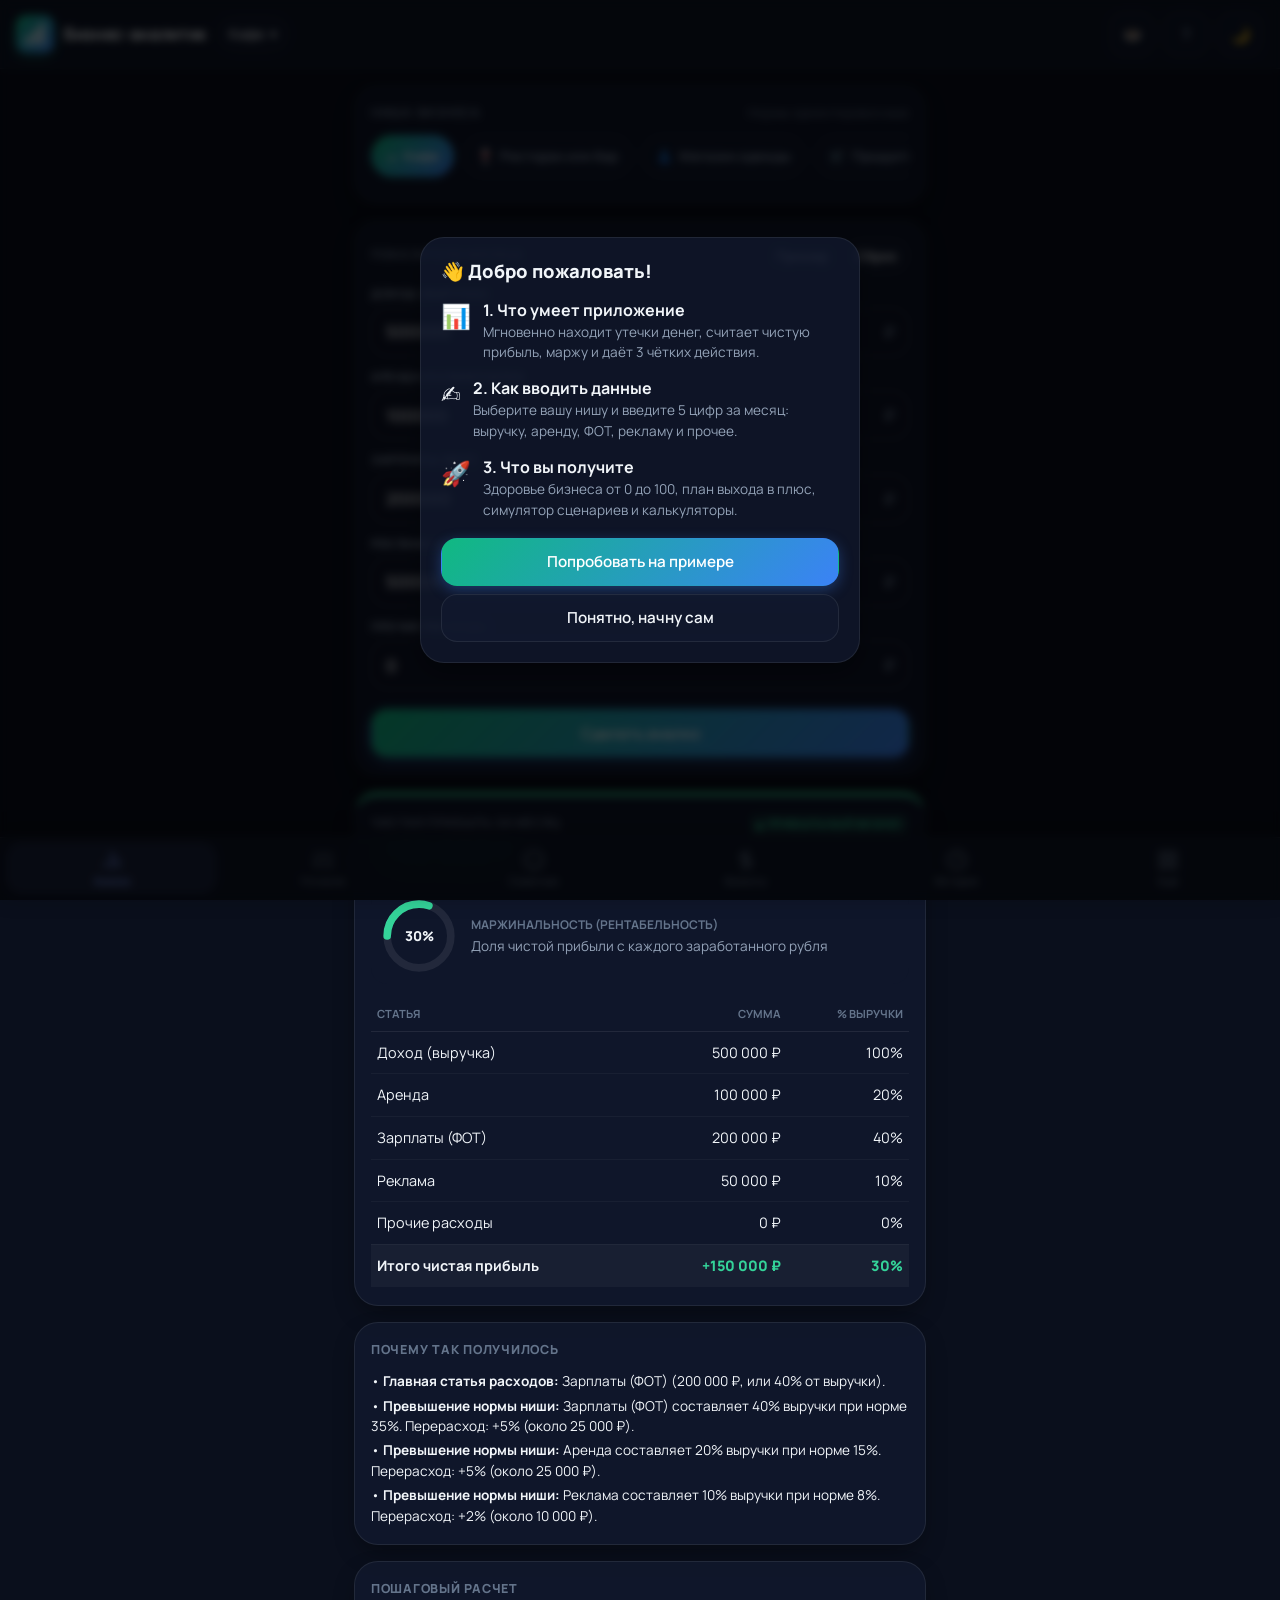
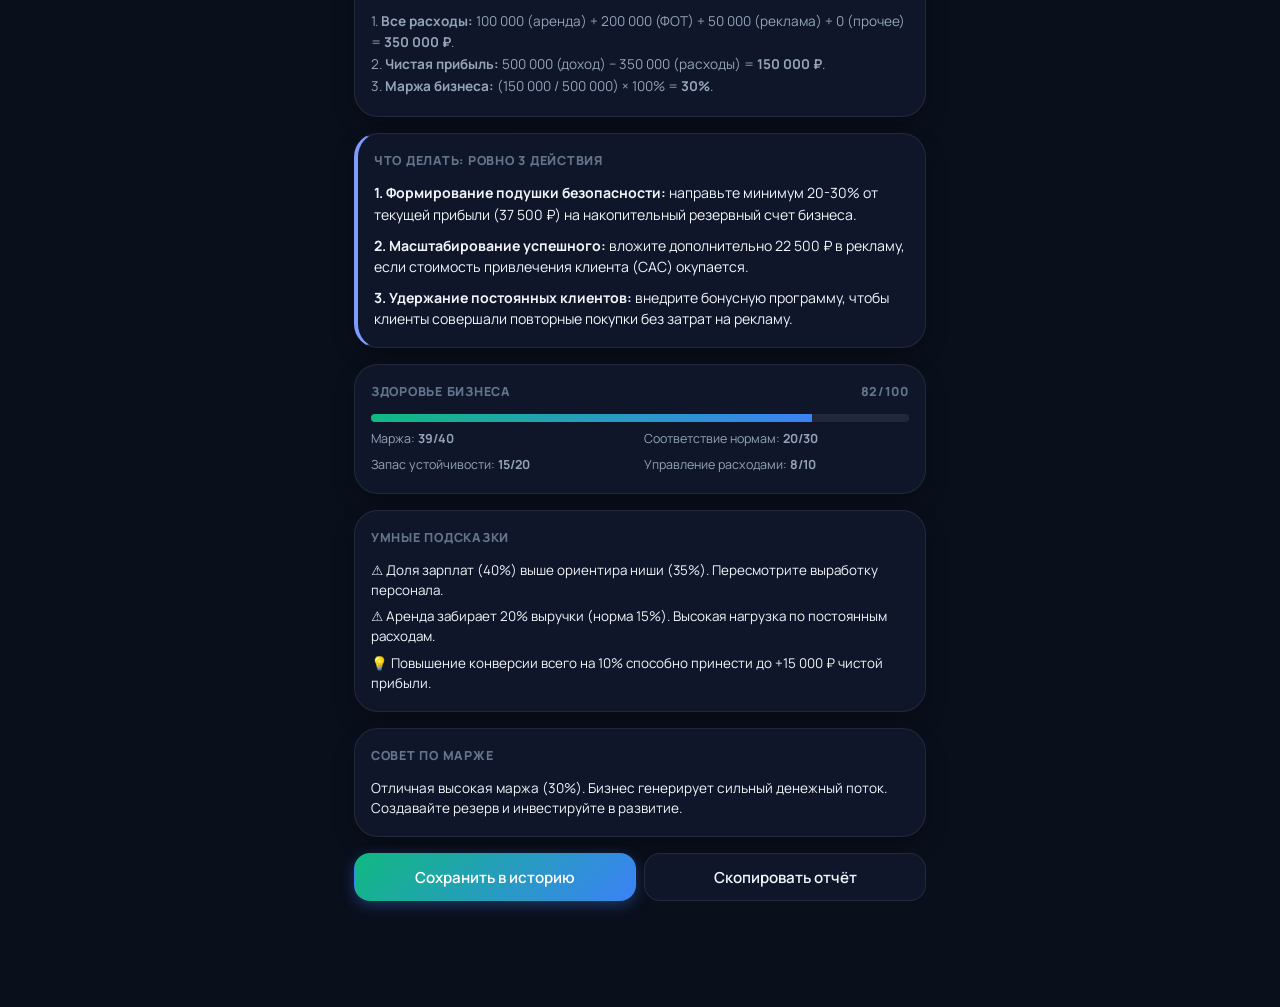
==== index.html @ e986ea64 "Ai agent" ====
<!DOCTYPE html>
<html lang="ru" data-theme="dark">
<head>
  <meta charset="UTF-8">
  <meta name="viewport" content="width=device-width, initial-scale=1.0, maximum-scale=1.0, user-scalable=no, viewport-fit=cover">
  <title>Бизнес-аналитик</title>
  <meta name="description" content="Мобильное финансовое приложение для владельцев малого бизнеса: экспресс-анализ маржи, сценарии, калькуляторы, отчёты и юнит-экономика.">
  <meta property="og:title" content="Бизнес-аналитик">
  <meta property="og:description" content="Мобильное финансовое приложение для владельцев малого бизнеса.">
  <link rel="preconnect" href="https://fonts.googleapis.com">
  <link rel="preconnect" href="https://fonts.gstatic.com" crossorigin>
  <link href="https://fonts.googleapis.com/css2?family=Manrope:wght@400;500;600;700;800&display=swap" rel="stylesheet">
  <style>
    :root {
      --bg: #0a0f1c;
      --card-bg: rgba(18, 26, 47, 0.75);
      --card-border: rgba(255, 255, 255, 0.08);
      --card-border-subtle: rgba(255, 255, 255, 0.04);
      --text: #f1f5f9;
      --text-muted: #94a3b8;
      --text-dim: #64748b;
      --primary: #7c9cff;
      --primary-gradient: linear-gradient(135deg, #10b981 0%, #3b82f6 100%);
      --accent: #38bdf8;
      --success: #34d399;
      --success-bg: rgba(52, 211, 153, 0.12);
      --warning: #fbbf24;
      --warning-bg: rgba(251, 191, 36, 0.12);
      --danger: #ff6f61;
      --danger-bg: rgba(255, 111, 97, 0.14);
      --nav-bg: rgba(15, 23, 42, 0.88);
      --nav-border: rgba(255, 255, 255, 0.1);
      --input-bg: rgba(15, 23, 42, 0.6);
      --input-border: rgba(255, 255, 255, 0.12);
      --radius-sm: 10px;
      --radius-md: 16px;
      --radius-lg: 24px;
      --shadow: 0 10px 25px -5px rgba(0, 0, 0, 0.4);
    }
    [data-theme="light"] {
      --bg: #f8fafc;
      --card-bg: #ffffff;
      --card-border: #e2e8f0;
      --card-border-subtle: #edf2f7;
      --text: #0f172a;
      --text-muted: #475569;
      --text-dim: #94a3b8;
      --primary: #4f46e5;
      --primary-gradient: linear-gradient(135deg, #059669 0%, #2563eb 100%);
      --accent: #0284c7;
      --success: #10b981;
      --success-bg: rgba(16, 185, 129, 0.12);
      --warning: #d97706;
      --warning-bg: rgba(217, 119, 6, 0.12);
      --danger: #ef4444;
      --danger-bg: rgba(239, 68, 68, 0.12);
      --nav-bg: rgba(255, 255, 255, 0.92);
      --nav-border: #cbd5e1;
      --input-bg: #f1f5f9;
      --input-border: #cbd5e1;
      --shadow: 0 10px 25px -5px rgba(0, 0, 0, 0.08);
    }
    [data-theme="bw"] {
      --bg: #ffffff;
      --card-bg: #ffffff;
      --card-border: #000000;
      --card-border-subtle: #000000;
      --text: #000000;
      --text-muted: #262626;
      --text-dim: #525252;
      --primary: #000000;
      --primary-gradient: #000000;
      --accent: #000000;
      --success: #000000;
      --success-bg: #ffffff;
      --warning: #000000;
      --warning-bg: #ffffff;
      --danger: #000000;
      --danger-bg: #ffffff;
      --nav-bg: #ffffff;
      --nav-border: #000000;
      --input-bg: #ffffff;
      --input-border: #000000;
      --radius-sm: 4px;
      --radius-md: 6px;
      --radius-lg: 8px;
      --shadow: none;
    }
    * {
      box-sizing: border-box;
      margin: 0;
      padding: 0;
      -webkit-tap-highlight-color: transparent;
    }
    body {
      font-family: 'Manrope', system-ui, -apple-system, sans-serif;
      background-color: var(--bg);
      color: var(--text);
      line-height: 1.5;
      min-height: 100vh;
      display: flex;
      flex-direction: column;
      overflow-x: hidden;
      transition: background-color 0.25s, color 0.25s;
      padding-bottom: 90px;
    }
    body.hide-numbers .num-val {
      filter: blur(8px);
      user-select: none;
    }
    body.hide-numbers .num-val-mask::after {
      content: ' •••';
      display: inline-block;
    }
    header {
      position: sticky;
      top: 0;
      z-index: 40;
      background: var(--nav-bg);
      backdrop-filter: blur(12px);
      border-bottom: 1px solid var(--card-border);
      padding: 10px 16px;
      display: flex;
      align-items: center;
      justify-content: space-between;
      gap: 8px;
    }
    .brand-wrap {
      display: flex;
      align-items: center;
      gap: 10px;
    }
    .logo-box {
      width: 38px;
      height: 38px;
      border-radius: 10px;
      background: var(--primary-gradient);
      display: flex;
      align-items: flex-end;
      justify-content: center;
      gap: 3px;
      padding: 8px 6px;
      box-shadow: 0 4px 12px rgba(16, 185, 129, 0.3);
      flex-shrink: 0;
    }
    .logo-bar {
      width: 4px;
      background: #ffffff;
      border-radius: 2px;
    }
    .logo-bar:nth-child(1) { height: 40%; }
    .logo-bar:nth-child(2) { height: 75%; }
    .logo-bar:nth-child(3) { height: 100%; }
    .app-title {
      font-size: 1.05rem;
      font-weight: 800;
      letter-spacing: -0.02em;
    }
    .header-actions {
      display: flex;
      align-items: center;
      gap: 6px;
    }
    button, .btn {
      touch-action: manipulation;
      min-height: 48px;
      min-width: 48px;
      font-family: inherit;
      border: none;
      background: none;
      cursor: pointer;
      display: inline-flex;
      align-items: center;
      justify-content: center;
      font-size: 0.95rem;
      font-weight: 600;
      border-radius: var(--radius-md);
      transition: transform 0.12s, opacity 0.15s, background-color 0.15s, border-color 0.15s;
      padding: 8px 16px;
      position: relative;
      overflow: hidden;
    }
    button:active, .btn:active {
      transform: scale(0.96);
    }
    .btn-icon {
      padding: 0;
      width: 48px;
      height: 48px;
      color: var(--text-muted);
      border-radius: var(--radius-md);
      border: 1px solid var(--card-border);
      background: var(--card-bg);
    }
    .btn-icon:hover {
      color: var(--text);
    }
    .btn-chip {
      min-height: 38px;
      padding: 4px 12px;
      font-size: 0.85rem;
      border-radius: 20px;
      background: var(--card-bg);
      border: 1px solid var(--card-border);
      color: var(--text);
      display: inline-flex;
      align-items: center;
      gap: 6px;
    }
    .btn-primary {
      background: var(--primary-gradient);
      color: #ffffff;
      box-shadow: 0 4px 14px rgba(59, 130, 246, 0.35);
      border: 1px solid transparent;
      width: 100%;
    }
    [data-theme="bw"] .btn-primary {
      background: #000000;
      color: #ffffff;
      border: 2px solid #000000;
    }
    .btn-secondary {
      background: var(--card-bg);
      color: var(--text);
      border: 1px solid var(--card-border);
    }
    .btn-danger {
      background: var(--danger-bg);
      color: var(--danger);
      border: 1px solid var(--danger);
    }
    .container {
      max-width: 600px;
      width: 100%;
      margin: 0 auto;
      padding: 16px 14px;
      flex: 1;
    }
    .screen {
      animation: fadeIn 0.22s cubic-bezier(0.16, 1, 0.3, 1);
    }
    .screen[hidden] {
      display: none !important;
    }
    @keyframes fadeIn {
      from { opacity: 0; transform: translateY(8px); }
      to { opacity: 1; transform: translateY(0); }
    }
    .card {
      background: var(--card-bg);
      border: 1px solid var(--card-border);
      border-radius: var(--radius-lg);
      padding: 18px 16px;
      margin-bottom: 16px;
      box-shadow: var(--shadow);
    }
    [data-theme="bw"] .card {
      border: 2px solid #000000;
    }
    .card-title {
      font-size: 0.78rem;
      font-weight: 800;
      letter-spacing: 0.06em;
      text-transform: uppercase;
      color: var(--text-dim);
      margin-bottom: 12px;
      display: flex;
      align-items: center;
      justify-content: space-between;
    }
    .field-group {
      margin-bottom: 12px;
    }
    .field-label {
      font-size: 0.72rem;
      font-weight: 800;
      letter-spacing: 0.05em;
      text-transform: uppercase;
      color: var(--text-muted);
      margin-bottom: 6px;
      display: flex;
      justify-content: space-between;
    }
    .input-wrap {
      position: relative;
      display: flex;
      align-items: center;
    }
    .input-control {
      width: 100%;
      min-height: 48px;
      background: var(--input-bg);
      border: 1px solid var(--input-border);
      border-radius: var(--radius-md);
      color: var(--text);
      font-size: 1.05rem;
      font-weight: 600;
      padding: 10px 42px 10px 14px;
      outline: none;
      transition: border-color 0.15s, box-shadow 0.15s;
      font-family: inherit;
    }
    .input-control:focus {
      border-color: var(--primary);
    }
    .input-unit {
      position: absolute;
      right: 14px;
      font-weight: 700;
      color: var(--text-dim);
      pointer-events: none;
    }
    .field-err {
      color: var(--danger);
      font-size: 0.78rem;
      font-weight: 600;
      margin-top: 4px;
      display: none;
    }
    .field-err.on {
      display: block;
      animation: shake 0.3s ease-in-out;
    }
    @keyframes shake {
      0%, 100% { transform: translateX(0); }
      25% { transform: translateX(-4px); }
      75% { transform: translateX(4px); }
    }
    .chip-scroll {
      display: flex;
      gap: 8px;
      overflow-x: auto;
      padding-bottom: 8px;
      -webkit-overflow-scrolling: touch;
      scrollbar-width: none;
    }
    .chip-scroll::-webkit-scrollbar { display: none; }
    .chip {
      flex-shrink: 0;
      padding: 8px 14px;
      min-height: 42px;
      border-radius: 24px;
      border: 1px solid var(--card-border);
      background: var(--card-bg);
      color: var(--text-muted);
      font-size: 0.85rem;
      font-weight: 600;
      cursor: pointer;
      display: inline-flex;
      align-items: center;
      gap: 6px;
    }
    .chip.active {
      background: var(--primary-gradient);
      color: #ffffff;
      border-color: transparent;
    }
    [data-theme="bw"] .chip.active {
      background: #000000;
      color: #ffffff;
      border: 2px solid #000000;
    }
    nav.bottom-bar {
      position: fixed;
      bottom: 0;
      left: 0;
      right: 0;
      z-index: 50;
      background: var(--nav-bg);
      backdrop-filter: blur(16px);
      border-top: 1px solid var(--nav-border);
      display: grid;
      grid-template-columns: repeat(6, 1fr);
      padding: 4px 6px calc(6px + env(safe-area-inset-bottom, 0px));
      box-shadow: 0 -4px 20px rgba(0,0,0,0.25);
    }
    [data-theme="bw"] nav.bottom-bar {
      border-top: 2px solid #000000;
    }
    .nav-btn {
      display: flex;
      flex-direction: column;
      align-items: center;
      justify-content: center;
      gap: 3px;
      color: var(--text-dim);
      font-size: 0.65rem;
      font-weight: 700;
      padding: 4px 2px;
      min-height: 52px;
      border-radius: var(--radius-md);
      transition: color 0.15s;
    }
    .nav-btn svg {
      width: 22px;
      height: 22px;
      transition: transform 0.15s;
    }
    .nav-btn.on {
      color: var(--primary);
      background: rgba(124, 156, 255, 0.1);
    }
    [data-theme="bw"] .nav-btn.on {
      color: #000000;
      background: #e5e5e5;
    }
    .nav-btn.on svg {
      transform: scale(1.1);
    }
    #toast {
      position: fixed;
      bottom: 92px;
      left: 50%;
      transform: translateX(-50%) translateY(30px);
      background: #0f172a;
      color: #ffffff;
      border: 1px solid rgba(255,255,255,0.2);
      border-radius: 30px;
      padding: 10px 20px;
      font-size: 0.88rem;
      font-weight: 600;
      z-index: 100;
      opacity: 0;
      pointer-events: none;
      transition: transform 0.25s cubic-bezier(0.16, 1, 0.3, 1), opacity 0.25s;
      box-shadow: 0 10px 25px rgba(0,0,0,0.5);
      white-space: nowrap;
    }
    [data-theme="light"] #toast {
      background: #1e293b;
    }
    [data-theme="bw"] #toast {
      background: #000000;
      border: 2px solid #ffffff;
    }
    #toast.on {
      opacity: 1;
      transform: translateX(-50%) translateY(0);
    }
    .modal-backdrop {
      position: fixed;
      inset: 0;
      background: rgba(0, 0, 0, 0.7);
      backdrop-filter: blur(4px);
      z-index: 80;
      display: flex;
      align-items: center;
      justify-content: center;
      padding: 16px;
      opacity: 0;
      pointer-events: none;
      transition: opacity 0.2s;
    }
    .modal-backdrop.on {
      opacity: 1;
      pointer-events: auto;
    }
    .modal-box {
      background: var(--card-bg);
      border: 1px solid var(--card-border);
      border-radius: var(--radius-lg);
      padding: 20px;
      max-width: 440px;
      width: 100%;
      max-height: 85vh;
      overflow-y: auto;
      box-shadow: var(--shadow);
    }
    [data-theme="bw"] .modal-box {
      border: 2px solid #000000;
    }
    .modal-title {
      font-size: 1.15rem;
      font-weight: 800;
      margin-bottom: 12px;
      display: flex;
      align-items: center;
      justify-content: space-between;
    }
    .grid-tiles {
      display: grid;
      grid-template-columns: repeat(auto-fill, minmax(240px, 1fr));
      gap: 12px;
    }
    .tile-btn {
      display: flex;
      align-items: flex-start;
      gap: 12px;
      text-align: left;
      padding: 14px;
      background: var(--card-bg);
      border: 1px solid var(--card-border);
      border-radius: var(--radius-md);
      color: var(--text);
      width: 100%;
      min-height: 72px;
    }
    [data-theme="bw"] .tile-btn {
      border: 2px solid #000000;
    }
    .tile-icon {
      font-size: 1.5rem;
      width: 44px;
      height: 44px;
      border-radius: var(--radius-md);
      background: var(--card-border-subtle);
      display: flex;
      align-items: center;
      justify-content: center;
      flex-shrink: 0;
    }
    .badge {
      display: inline-block;
      font-size: 0.68rem;
      font-weight: 800;
      padding: 2px 6px;
      border-radius: 6px;
      text-transform: uppercase;
      letter-spacing: 0.05em;
    }
    .badge-profit { background: var(--success-bg); color: var(--success); }
    .badge-warning { background: var(--warning-bg); color: var(--warning); }
    .badge-loss { background: var(--danger-bg); color: var(--danger); }
    .badge-info { background: rgba(59, 130, 246, 0.15); color: var(--primary); }
    .metric-val {
      font-size: 1.75rem;
      font-weight: 800;
      letter-spacing: -0.03em;
    }
    .metric-profit { color: var(--success); }
    .metric-warning { color: var(--warning); }
    .metric-loss { color: var(--danger); }
    [data-theme="bw"] .metric-profit,
    [data-theme="bw"] .metric-warning,
    [data-theme="bw"] .metric-loss {
      color: #000000;
    }
    .table-clean {
      width: 100%;
      border-collapse: collapse;
      font-size: 0.9rem;
      margin-top: 8px;
    }
    .table-clean th {
      text-align: left;
      font-size: 0.7rem;
      font-weight: 700;
      color: var(--text-dim);
      text-transform: uppercase;
      padding: 8px 6px;
      border-bottom: 1px solid var(--card-border);
    }
    .table-clean td {
      padding: 10px 6px;
      border-bottom: 1px solid var(--card-border-subtle);
    }
    .table-clean tr:last-child td {
      border-bottom: none;
      font-weight: 700;
    }
    .meter-bar {
      height: 8px;
      border-radius: 4px;
      background: var(--card-border);
      overflow: hidden;
      margin: 6px 0;
    }
    .meter-fill {
      height: 100%;
      background: var(--primary-gradient);
      transition: width 0.4s ease-out;
    }
    [data-theme="bw"] .meter-fill {
      background: #000000;
    }
    .pulse-loss {
      animation: pulseLoss 1.5s 1;
    }
    @keyframes pulseLoss {
      0% { box-shadow: 0 0 0 0 rgba(255, 111, 97, 0.7); }
      70% { box-shadow: 0 0 0 12px rgba(255, 111, 97, 0); }
      100% { box-shadow: 0 0 0 0 rgba(255, 111, 97, 0); }
    }
    .flash-profit {
      animation: flashProfit 1s 1;
    }
    @keyframes flashProfit {
      0% { background: rgba(52, 211, 153, 0.4); }
      100% { background: var(--card-bg); }
    }
    @media (prefers-reduced-motion: reduce) {
      *, ::before, ::after {
        animation-duration: 0.01ms !important;
        animation-iteration-count: 1 !important;
        transition-duration: 0.01ms !important;
      }
    }
    .pin-grid {
      display: grid;
      grid-template-columns: repeat(3, 1fr);
      gap: 12px;
      max-width: 280px;
      margin: 16px auto;
    }
    .pin-btn {
      height: 60px;
      font-size: 1.4rem;
      font-weight: 700;
      border-radius: 50%;
      background: var(--card-bg);
      border: 1px solid var(--card-border);
      color: var(--text);
    }
    .pin-dots {
      display: flex;
      justify-content: center;
      gap: 12px;
      margin: 16px 0;
    }
    .pin-dot {
      width: 16px;
      height: 16px;
      border-radius: 50%;
      border: 2px solid var(--primary);
    }
    .pin-dot.filled {
      background: var(--primary);
    }
  </style>
</head>
<body>
  <header>
    <div class="brand-wrap">
      <div class="logo-box">
        <div class="logo-bar"></div>
        <div class="logo-bar"></div>
        <div class="logo-bar"></div>
      </div>
      <div>
        <div class="app-title">Бизнес-аналитик</div>
      </div>
      <button type="button" class="btn-chip" data-act="openBusinessModal" title="Сменить бизнес">
        <span id="header-biz-name">Кафе</span> ▾
      </button>
    </div>
    <div class="header-actions">
      <button type="button" class="btn-icon" data-act="toggleHideAmounts" id="btn-eye" title="Скрыть суммы">
        👁️
      </button>
      <button type="button" class="btn-icon" data-act="openHelp" title="Подсказка">
        ?
      </button>
      <button type="button" class="btn-icon" data-act="cycleTheme" id="btn-theme" title="Сменить тему">
        🌓
      </button>
    </div>
  </header>

  <div class="container">
    <div id="reminder-banner" class="card" style="display:none; border-left: 4px solid var(--primary);">
      <div style="font-weight:700; margin-bottom:4px;" id="reminder-banner-txt">Пора обновить цифры месяца!</div>
      <div style="display:flex; gap:8px; margin-top:8px;">
        <button type="button" class="btn-primary" data-act="goAnalysis" style="min-height:38px; padding:4px 12px;">Посчитать</button>
        <button type="button" class="btn-secondary" data-act="snoozeReminder" style="min-height:38px; padding:4px 12px;">Сегодня не буду</button>
      </div>
    </div>

    <!-- SCREEN 1: АНАЛИЗ -->
    <section class="screen" id="screen-analysis">
      <div class="card">
        <div class="card-title">
          <span>Ниша бизнеса</span>
          <span style="font-size:0.75rem; text-transform:none; font-weight:500;" class="text-dim">Нормы ориентировочные</span>
        </div>
        <div class="chip-scroll" id="niche-chips"></div>
        <div id="custom-niche-fields" style="display:none; margin-top:12px; padding-top:12px; border-top:1px solid var(--card-border);">
          <div style="font-size:0.8rem; font-weight:700; margin-bottom:8px;">Свои ориентировочные нормы (% от выручки):</div>
          <div style="display:grid; grid-template-columns:1fr 1fr 1fr; gap:8px;">
            <div>
              <div class="field-label">Зарплаты %</div>
              <input type="text" inputmode="decimal" autocomplete="off" id="cn-sal" class="input-control" value="35">
            </div>
            <div>
              <div class="field-label">Аренда %</div>
              <input type="text" inputmode="decimal" autocomplete="off" id="cn-rent" class="input-control" value="15">
            </div>
            <div>
              <div class="field-label">Реклама %</div>
              <input type="text" inputmode="decimal" autocomplete="off" id="cn-ads" class="input-control" value="8">
            </div>
          </div>
        </div>
      </div>

      <div class="card">
        <div class="card-title">
          <span>Показатели месяца</span>
          <div style="display:flex; gap:6px;">
            <button type="button" class="btn-chip" data-act="fillSample" style="min-height:34px; padding:2px 10px;">Пример</button>
            <button type="button" class="btn-chip" data-act="resetMonth" style="min-height:34px; padding:2px 10px;">Сброс</button>
          </div>
        </div>

        <div class="field-group">
          <div class="field-label"><span>Доход (выручка)</span></div>
          <div class="input-wrap">
            <input type="text" inputmode="decimal" autocomplete="off" id="inc" class="input-control" placeholder="0">
            <span class="input-unit cur-sym">₽</span>
          </div>
          <div class="field-err" id="inc-err">Введите доход</div>
        </div>

        <div class="field-group">
          <div class="field-label"><span>Аренда и коммуналка</span></div>
          <div class="input-wrap">
            <input type="text" inputmode="decimal" autocomplete="off" id="rent" class="input-control" placeholder="0">
            <span class="input-unit cur-sym">₽</span>
          </div>
        </div>

        <div class="field-group">
          <div class="field-label"><span>Зарплаты (ФОТ)</span></div>
          <div class="input-wrap">
            <input type="text" inputmode="decimal" autocomplete="off" id="sal" class="input-control" placeholder="0">
            <span class="input-unit cur-sym">₽</span>
          </div>
        </div>

        <div class="field-group">
          <div class="field-label"><span>Реклама и маркетинг</span></div>
          <div class="input-wrap">
            <input type="text" inputmode="decimal" autocomplete="off" id="ads" class="input-control" placeholder="0">
            <span class="input-unit cur-sym">₽</span>
          </div>
        </div>

        <div class="field-group">
          <div class="field-label"><span>Прочие расходы</span></div>
          <div class="input-wrap">
            <input type="text" inputmode="decimal" autocomplete="off" id="oth" class="input-control" placeholder="0">
            <span class="input-unit cur-sym">₽</span>
          </div>
        </div>

        <button type="button" class="btn-primary" data-act="analyze" id="btn-analyze" style="margin-top:8px;">
          Сделать анализ
        </button>
      </div>

      <!-- RESULTS CONTAINER -->
      <div id="analysis-result" style="display:none;"></div>
    </section>

    <!-- SCREEN 2: ЧТО ЕСЛИ -->
    <section class="screen" id="screen-whatif" hidden>
      <div class="card">
        <div class="card-title">Симулятор «Что если»</div>
        <div style="font-size:0.85rem; color:var(--text-muted); margin-bottom:14px;">
          Двигайте ползунки от −30% до +30%, чтобы увидеть влияние изменений на чистую прибыль и маржу.
        </div>
        <div id="whatif-sliders-box"></div>
      </div>

      <div class="card">
        <div class="card-title">Цель по прибыли</div>
        <div class="field-label">Сколько чистой прибыли вы хотите получить?</div>
        <div class="input-wrap" style="margin-bottom:10px;">
          <input type="text" inputmode="decimal" autocomplete="off" id="target-profit-input" class="input-control" placeholder="300 000">
          <span class="input-unit cur-sym">₽</span>
        </div>
        <button type="button" class="btn-primary" data-act="calcTargetRevenue">Рассчитать требуемый доход</button>
        <div id="target-profit-res" style="margin-top:12px;"></div>
      </div>

      <div class="card">
        <div class="card-title">Три сценария на месяц</div>
        <div style="font-size:0.82rem; color:var(--text-muted); margin-bottom:8px;">
          Доля переменных расходов (себестоимость, % с продаж): <span id="var-exp-pct-label" style="font-weight:700; color:var(--text);">40%</span>
        </div>
        <input type="range" id="var-exp-slider" min="0" max="100" value="40" style="width:100%; margin-bottom:14px;" data-act="changeVarExp">
        <div id="scenarios-box"></div>
      </div>
    </section>

    <!-- SCREEN 3: СОВЕТНИК -->
    <section class="screen" id="screen-advisor" hidden>
      <div id="advisor-loss-alert" class="card" style="display:none; background:var(--danger-bg); border-color:var(--danger);">
        <div style="font-weight:800; color:var(--danger);">⚠️ Сначала остановите убытки!</div>
        <div style="font-size:0.85rem; color:var(--text); margin-top:4px;">
          При отрицательной прибыли агрессивная реклама ускоряет кассовый разрыв. Сосредоточьтесь на сокращении утечек и работе с текущей базой.
        </div>
      </div>

      <div class="card">
        <div class="card-title">Параметры продвижения</div>
        <div class="field-group">
          <div class="field-label">Ниша</div>
          <input type="text" id="adv-niche" class="input-control" readonly>
        </div>
        <div class="field-group">
          <div class="field-label">Город / География</div>
          <input type="text" id="adv-city" class="input-control" placeholder="Москва, Казань или Онлайн">
        </div>
        <div class="field-group">
          <div class="field-label">Продукт или услуга</div>
          <input type="text" id="adv-product" class="input-control" placeholder="Кофе с собой и свежая выпечка">
        </div>
        <div class="field-group">
          <div class="field-label">Целевая аудитория</div>
          <input type="text" id="adv-aud" class="input-control" placeholder="Офисные сотрудники, жители района">
        </div>
        <div class="field-group">
          <div class="field-label">Текущие каналы привлечения</div>
          <input type="text" id="adv-channels" class="input-control" placeholder="Вывеска, Яндекс Карты, сарафанное радио">
        </div>
        <div class="field-group">
          <div class="field-label">Бюджет в месяц</div>
          <div class="input-wrap">
            <input type="text" inputmode="decimal" autocomplete="off" id="adv-budget" class="input-control" placeholder="50 000">
            <span class="input-unit cur-sym">₽</span>
          </div>
        </div>
        <div class="field-group">
          <div class="field-label">Главная цель</div>
          <div style="display:flex; gap:6px;">
            <button type="button" class="chip active" data-act="setAdvGoal" data-goal="sales">Продажи</button>
            <button type="button" class="chip" data-act="setAdvGoal" data-goal="brand">Узнаваемость</button>
            <button type="button" class="chip" data-act="setAdvGoal" data-goal="retention">Возврат клиентов</button>
          </div>
        </div>
      </div>

      <div class="card">
        <div class="card-title">Быстрые вопросы</div>
        <div class="chip-scroll" style="margin-bottom:12px;">
          <button type="button" class="chip" data-act="quickAdvQ" data-q="clients">Как привлечь клиентов?</button>
          <button type="button" class="chip" data-act="quickAdvQ" data-q="profit">Как поднять прибыль?</button>
          <button type="button" class="chip" data-act="quickAdvQ" data-q="plan">План на 30 дней</button>
          <button type="button" class="chip" data-act="quickAdvQ" data-q="ads">Что делать с рекламой?</button>
          <button type="button" class="chip" data-act="quickAdvQ" data-q="promos">Идеи акций</button>
          <button type="button" class="chip" data-act="quickAdvQ" data-q="reviews">Как получать отзывы?</button>
          <button type="button" class="chip" data-act="quickAdvQ" data-q="retention">Как удержать клиентов?</button>
        </div>
        <button type="button" class="btn-primary" data-act="generateAdvisorAdvice">Сформировать план советника</button>
      </div>

      <div id="advisor-result" style="display:none;"></div>
    </section>

    <!-- SCREEN 4: ВАЛЮТЫ -->
    <section class="screen" id="screen-currencies" hidden>
      <div class="card">
        <div class="card-title">
          <span>Конвертер валют</span>
          <span id="fx-update-time" style="font-size:0.75rem; text-transform:none; font-weight:500;" class="text-dim">Курс ориентировочный</span>
        </div>
        
        <div class="field-group">
          <div class="field-label">Сумма</div>
          <input type="text" inputmode="decimal" autocomplete="off" id="fx-amount" class="input-control" value="100">
        </div>

        <div style="display:flex; align-items:center; gap:8px; margin: 12px 0;">
          <div style="flex:1;">
            <div class="field-label">Отдаю</div>
            <select id="fx-from" class="input-control" style="padding-right:12px;"></select>
          </div>
          <button type="button" class="btn-icon" data-act="swapCurrencies" id="btn-swap-fx" title="Поменять местами" style="margin-top:20px; flex-shrink:0;">
            ⇄
          </button>
          <div style="flex:1;">
            <div class="field-label">Получаю</div>
            <select id="fx-to" class="input-control" style="padding-right:12px;"></select>
          </div>
        </div>

        <div class="chip-scroll" style="margin: 10px 0;">
          <button type="button" class="chip" data-act="setFxPair" data-from="USD" data-to="RUB">USD → RUB</button>
          <button type="button" class="chip" data-act="setFxPair" data-from="EUR" data-to="RUB">EUR → RUB</button>
          <button type="button" class="chip" data-act="setFxPair" data-from="RUB" data-to="KZT">RUB → KZT</button>
          <button type="button" class="chip" data-act="setFxPair" data-from="USD" data-to="EUR">USD → EUR</button>
          <button type="button" class="chip" data-act="setFxPair" data-from="CNY" data-to="RUB">CNY → RUB</button>
          <button type="button" class="chip" data-act="setFxPair" data-from="USD" data-to="TRY">USD → TRY</button>
          <button type="button" class="chip" data-act="setFxPair" data-from="GBP" data-to="USD">GBP → USD</button>
        </div>

        <div style="background:var(--input-bg); border-radius:var(--radius-md); padding:16px; margin:14px 0; text-align:center;">
          <div style="font-size:0.75rem; text-transform:uppercase; color:var(--text-dim); font-weight:700;">Результат</div>
          <div class="metric-val" id="fx-result-val">0</div>
          <div id="fx-rate-sub" style="font-size:0.8rem; color:var(--text-muted); margin-top:4px;">1 USD = 0 RUB</div>
        </div>

        <button type="button" class="btn-secondary" data-act="showProfitInCurrency" style="width:100%; margin-bottom:8px;">
          Показать прибыль месяца в этой валюте
        </button>

        <div style="margin-top:14px;">
          <div class="field-label">Поиск валюты (код или название)</div>
          <input type="text" id="fx-search" class="input-control" placeholder="USD, евро, тенге, юань..." style="min-height:40px; font-size:0.9rem;">
        </div>

        <div style="margin-top:16px;">
          <div class="field-label">Эта сумма в других валютах</div>
          <div id="fx-matrix" style="display:grid; grid-template-columns:1fr 1fr; gap:8px;"></div>
        </div>
      </div>
    </section>

    <!-- SCREEN 5: ИСТОРИЯ -->
    <section class="screen" id="screen-history" hidden>
      <div class="card">
        <div class="card-title">
          <span>История анализов</span>
          <button type="button" class="btn-chip" data-act="copyHistory" style="min-height:34px; padding:2px 10px;">Скопировать</button>
        </div>
        <div id="history-chart-wrap" style="margin-bottom:14px;"></div>
        <div id="history-list"></div>
      </div>

      <div class="card">
        <div class="card-title">Прогноз на 3 месяца</div>
        <div id="forecast-box"></div>
      </div>

      <div class="card">
        <div class="card-title">Сезонность</div>
        <div id="seasonality-box"></div>
      </div>
    </section>

    <!-- SCREEN 6: ЕЩЁ -->
    <section class="screen" id="screen-more" hidden>
      <div style="font-size:0.75rem; font-weight:800; letter-spacing:0.06em; text-transform:uppercase; color:var(--text-dim); margin: 6px 0 10px 4px;">
        Расчёты и документы
      </div>
      <div class="grid-tiles" style="margin-bottom:20px;">
        <button type="button" class="tile-btn" data-act="openSubScreen" data-sub="sub-discount">
          <div class="tile-icon">🏷️</div>
          <div>
            <div style="display:flex; align-items:center; gap:6px;">
              <span style="font-weight:700;">Скидки и акции</span>
              <span class="badge badge-info">Расчёт</span>
            </div>
            <div style="font-size:0.78rem; color:var(--text-muted); margin-top:2px;">
              Сколько штук продать при скидке, чтобы не потерять прибыль
            </div>
          </div>
        </button>

        <button type="button" class="tile-btn" data-act="openSubScreen" data-sub="sub-invoices">
          <div class="tile-icon">🧾</div>
          <div>
            <div style="display:flex; align-items:center; gap:6px;">
              <span style="font-weight:700;">Счета и сметы</span>
              <span class="badge badge-info">Счёт</span>
            </div>
            <div style="font-size:0.78rem; color:var(--text-muted); margin-top:2px;">
              Быстрое оформление счёта клиенту и копирование текста
            </div>
          </div>
        </button>

        <button type="button" class="tile-btn" data-act="openSubScreen" data-sub="sub-competitors">
          <div class="tile-icon">🎯</div>
          <div>
            <div style="display:flex; align-items:center; gap:6px;">
              <span style="font-weight:700;">Конкуренты</span>
              <span class="badge badge-info">Сравнение</span>
            </div>
            <div style="font-size:0.78rem; color:var(--text-muted); margin-top:2px;">
              Сравнение цен и предложений, расчёт отрыва и выводы
            </div>
          </div>
        </button>

        <button type="button" class="tile-btn" data-act="openSubScreen" data-sub="sub-csv">
          <div class="tile-icon">📊</div>
          <div>
            <div style="display:flex; align-items:center; gap:6px;">
              <span style="font-weight:700;">Импорт выписки CSV</span>
              <span class="badge badge-info">Банк</span>
            </div>
            <div style="font-size:0.78rem; color:var(--text-muted); margin-top:2px;">
              Вставка текста выписки и автораскладка по статьям месяца
            </div>
          </div>
        </button>

        <button type="button" class="tile-btn" data-act="openSubScreen" data-sub="sub-habits">
          <div class="tile-icon">🏆</div>
          <div>
            <div style="display:flex; align-items:center; gap:6px;">
              <span style="font-weight:700;">Цели и привычки</span>
              <span class="badge badge-info">Трекер</span>
            </div>
            <div style="font-size:0.78rem; color:var(--text-muted); margin-top:2px;">
              План по прибыли, серия недель подсчёта и недельный итог
            </div>
          </div>
        </button>

        <button type="button" class="tile-btn" data-act="openSubScreen" data-sub="sub-calc">
          <div class="tile-icon">🧮</div>
          <div>
            <div style="display:flex; align-items:center; gap:6px;">
              <span style="font-weight:700;">Калькуляторы</span>
              <span class="badge badge-info">Расчёт</span>
            </div>
            <div style="font-size:0.78rem; color:var(--text-muted); margin-top:2px;">
              Наценка, безубыточность, запас денег, реклама, налоги
            </div>
          </div>
        </button>

        <button type="button" class="tile-btn" data-act="openSubScreen" data-sub="sub-cash">
          <div class="tile-icon">💳</div>
          <div>
            <div style="display:flex; align-items:center; gap:6px;">
              <span style="font-weight:700;">Деньги и разрывы</span>
              <span class="badge badge-info">Деньги</span>
            </div>
            <div style="font-size:0.78rem; color:var(--text-muted); margin-top:2px;">
              Кассовый разрыв на 30 дней, долги и кредиты
            </div>
          </div>
        </button>

        <button type="button" class="tile-btn" data-act="openSubScreen" data-sub="sub-ops">
          <div class="tile-icon">📝</div>
          <div>
            <div style="display:flex; align-items:center; gap:6px;">
              <span style="font-weight:700;">Операции</span>
              <span class="badge badge-info">Учёт</span>
            </div>
            <div style="font-size:0.78rem; color:var(--text-muted); margin-top:2px;">
              Учёт доходов и расходов с быстрыми шаблонами
            </div>
          </div>
        </button>

        <button type="button" class="tile-btn" data-act="openSubScreen" data-sub="sub-crm">
          <div class="tile-icon">👥</div>
          <div>
            <div style="display:flex; align-items:center; gap:6px;">
              <span style="font-weight:700;">Клиенты, кадры, склад</span>
              <span class="badge badge-info">Учёт</span>
            </div>
            <div style="font-size:0.78rem; color:var(--text-muted); margin-top:2px;">
              Повторные клиенты, выработка на сотрудника, остатки
            </div>
          </div>
        </button>

        <button type="button" class="tile-btn" data-act="openSubScreen" data-sub="sub-unit">
          <div class="tile-icon">📈</div>
          <div>
            <div style="display:flex; align-items:center; gap:6px;">
              <span style="font-weight:700;">Юнит-экономика и ABC</span>
              <span class="badge badge-info">Аналитика</span>
            </div>
            <div style="font-size:0.78rem; color:var(--text-muted); margin-top:2px;">
              LTV, CAC, окупаемость и ABC-анализ товаров
            </div>
          </div>
        </button>
      </div>

      <div style="font-size:0.75rem; font-weight:800; letter-spacing:0.06em; text-transform:uppercase; color:var(--text-dim); margin: 6px 0 10px 4px;">
        ИИ-помощники
      </div>
      <div class="grid-tiles" style="margin-bottom:20px;">
        <button type="button" class="tile-btn" data-act="openSubScreen" data-sub="sub-copywriting">
          <div class="tile-icon">✍️</div>
          <div>
            <div style="display:flex; align-items:center; gap:6px;">
              <span style="font-weight:700;">Генератор текстов</span>
              <span class="badge badge-info">ИИ</span>
            </div>
            <div style="font-size:0.78rem; color:var(--text-muted); margin-top:2px;">
              Посты, акции, ответы на отзывы, SMS и рассылки
            </div>
          </div>
        </button>

        <button type="button" class="tile-btn" data-act="openSubScreen" data-sub="sub-content">
          <div class="tile-icon">📅</div>
          <div>
            <div style="display:flex; align-items:center; gap:6px;">
              <span style="font-weight:700;">Контент-план на 4 недели</span>
              <span class="badge badge-info">ИИ</span>
            </div>
            <div style="font-size:0.78rem; color:var(--text-muted); margin-top:2px;">
              Темы по рубрикам, идеи и призывы к действию
            </div>
          </div>
        </button>

        <button type="button" class="tile-btn" data-act="openSubScreen" data-sub="sub-sales">
          <div class="tile-icon">💬</div>
          <div>
            <div style="display:flex; align-items:center; gap:6px;">
              <span style="font-weight:700;">Разговоры с клиентами</span>
              <span class="badge badge-info">ИИ</span>
            </div>
            <div style="font-size:0.78rem; color:var(--text-muted); margin-top:2px;">
              Разбор диалога 0-100, скрипты на возражения и ошибки
            </div>
          </div>
        </button>

        <button type="button" class="tile-btn" data-act="openSubScreen" data-sub="sub-reviews">
          <div class="tile-icon">⭐</div>
          <div>
            <div style="display:flex; align-items:center; gap:6px;">
              <span style="font-weight:700;">Сбор отзывов</span>
              <span class="badge badge-info">Лояльность</span>
            </div>
            <div style="font-size:0.78rem; color:var(--text-muted); margin-top:2px;">
              Шаблоны просьб со ссылкой и трекер ответов клиентов
            </div>
          </div>
        </button>
      </div>

      <div style="font-size:0.75rem; font-weight:800; letter-spacing:0.06em; text-transform:uppercase; color:var(--text-dim); margin: 6px 0 10px 4px;">
        Безопасность и настройки
      </div>
      <div class="grid-tiles">
        <button type="button" class="tile-btn" data-act="openSubScreen" data-sub="sub-pin">
          <div class="tile-icon">🔒</div>
          <div>
            <div style="display:flex; align-items:center; gap:6px;">
              <span style="font-weight:700;">Режим просмотра (PIN)</span>
              <span class="badge badge-info">Защита</span>
            </div>
            <div style="font-size:0.78rem; color:var(--text-muted); margin-top:2px;">
              Защита PIN-кодом и гостевой режим для сотрудников
            </div>
          </div>
        </button>

        <button type="button" class="tile-btn" data-act="openSubScreen" data-sub="sub-biz">
          <div class="tile-icon">🏢</div>
          <div>
            <div style="display:flex; align-items:center; gap:6px;">
              <span style="font-weight:700;">Бизнесы</span>
              <span class="badge badge-info">Профили</span>
            </div>
            <div style="font-size:0.78rem; color:var(--text-muted); margin-top:2px;">
              Несколько бизнесов или филиалов с раздельной базой
            </div>
          </div>
        </button>

        <button type="button" class="tile-btn" data-act="openSubScreen" data-sub="sub-backup">
          <div class="tile-icon">💾</div>
          <div>
            <div style="display:flex; align-items:center; gap:6px;">
              <span style="font-weight:700;">Резервная копия</span>
              <span class="badge badge-info">Данные</span>
            </div>
            <div style="font-size:0.78rem; color:var(--text-muted); margin-top:2px;">
              Экспорт и восстановление базы в текстовый формат
            </div>
          </div>
        </button>

        <button type="button" class="tile-btn" data-act="openSubScreen" data-sub="sub-remind">
          <div class="tile-icon">🔔</div>
          <div>
            <div style="display:flex; align-items:center; gap:6px;">
              <span style="font-weight:700;">Напоминания</span>
              <span class="badge badge-info">График</span>
            </div>
            <div style="font-size:0.78rem; color:var(--text-muted); margin-top:2px;">
              График подсчётов и экспорт события в календарь
            </div>
          </div>
        </button>

        <button type="button" class="tile-btn" data-act="openSubScreen" data-sub="sub-dict">
          <div class="tile-icon">📖</div>
          <div>
            <div style="display:flex; align-items:center; gap:6px;">
              <span style="font-weight:700;">Словарик терминов</span>
              <span class="badge badge-info">База знаний</span>
            </div>
            <div style="font-size:0.78rem; color:var(--text-muted); margin-top:2px;">
              Простые определения: маржа, ROI, LTV, CAC, кассовый разрыв
            </div>
          </div>
        </button>

        <button type="button" class="tile-btn" data-act="openSubScreen" data-sub="sub-settings">
          <div class="tile-icon">⚙️</div>
          <div>
            <div style="display:flex; align-items:center; gap:6px;">
              <span style="font-weight:700;">Оформление и сброс</span>
              <span class="badge badge-info">Настройки</span>
            </div>
            <div style="font-size:0.78rem; color:var(--text-muted); margin-top:2px;">
              Тема, валюта учёта, конфиденциальность и сброс данных
            </div>
          </div>
        </button>
      </div>
    </section>

    <!-- SUB-SCREENS (CONTAINER FOR ALL SUB-MODULES) -->
    <div id="sub-screens-container">
      <!-- SUB: DISCOUNT -->
      <section class="screen" id="sub-discount" hidden>
        <button type="button" class="btn-chip" data-act="backToMore" style="margin-bottom:12px;">← Назад в меню</button>
        <div class="card">
          <div class="card-title">Скидки и акции</div>
          <div class="field-group">
            <div class="field-label">Текущая цена единицы</div>
            <div class="input-wrap"><input type="text" inputmode="decimal" id="disc-price" class="input-control" value="1000"><span class="input-unit cur-sym">₽</span></div>
          </div>
          <div class="field-group">
            <div class="field-label">Себестоимость единицы</div>
            <div class="input-wrap"><input type="text" inputmode="decimal" id="disc-cost" class="input-control" value="600"><span class="input-unit cur-sym">₽</span></div>
          </div>
          <div class="field-group">
            <div class="field-label">Продажи в месяц (штук)</div>
            <input type="text" inputmode="decimal" id="disc-sales" class="input-control" value="100">
          </div>
          <div class="field-group">
            <div class="field-label">Планируемая скидка %</div>
            <input type="text" inputmode="decimal" id="disc-pct" class="input-control" value="15">
          </div>
          <button type="button" class="btn-primary" data-act="calcDiscount">Рассчитать эффект скидки</button>
          <div id="disc-res" style="margin-top:14px;"></div>
        </div>
      </section>

      <!-- SUB: INVOICES -->
      <section class="screen" id="sub-invoices" hidden>
        <button type="button" class="btn-chip" data-act="backToMore" style="margin-bottom:12px;">← Назад в меню</button>
        <div class="card">
          <div class="card-title"><span>Новый счёт</span><span id="inv-num-badge" class="badge badge-info">Счёт № 1</span></div>
          <div class="field-group"><div class="field-label">Продавец (ваша компания / ИП)</div><input type="text" id="inv-seller" class="input-control" placeholder="ИП Иванов И.И., ИНН 1234567890"></div>
          <div class="field-group"><div class="field-label">Покупатель (клиент)</div><input type="text" id="inv-client" class="input-control" placeholder="ООО Ромашка"></div>
          <div class="field-group"><div class="field-label">Срок оплаты</div><input type="text" id="inv-due" class="input-control" placeholder="В течение 3 рабочих дней"></div>
          <div class="field-label">Позиции счёта</div>
          <div id="inv-items-box"></div>
          <button type="button" class="btn-secondary" data-act="addInvoiceItem" style="width:100%; margin-bottom:12px;">+ Добавить позицию</button>
          <div style="display:grid; grid-template-columns:1fr 1fr; gap:8px;">
            <div class="field-group"><div class="field-label">Скидка %</div><input type="text" inputmode="decimal" id="inv-disc" class="input-control" placeholder="0"></div>
            <div class="field-group"><div class="field-label">Налог % (НДС/налог)</div><input type="text" inputmode="decimal" id="inv-tax" class="input-control" placeholder="0"></div>
          </div>
          <div class="field-group"><div class="field-label">Примечание</div><input type="text" id="inv-note" class="input-control" placeholder="Без НДС. Оплата по реквизитам."></div>
          <div id="inv-preview" class="card" style="background:var(--input-bg); margin:12px 0;"></div>
          <div style="display:flex; gap:8px;">
            <button type="button" class="btn-primary" data-act="saveInvoice" style="flex:1;">Сохранить счёт</button>
            <button type="button" class="btn-secondary" data-act="copyInvoiceText" style="flex:1;">Скопировать текст</button>
          </div>
        </div>
        <div class="card">
          <div class="card-title">Сохранённые счета</div>
          <div id="invoices-list"></div>
        </div>
      </section>

      <!-- SUB: COMPETITORS -->
      <section class="screen" id="sub-competitors" hidden>
        <button type="button" class="btn-chip" data-act="backToMore" style="margin-bottom:12px;">← Назад в меню</button>
        <div class="card">
          <div class="card-title">Сравнение с конкурентами</div>
          <div class="field-group"><div class="field-label">Ваша цена</div><div class="input-wrap"><input type="text" inputmode="decimal" id="comp-my-price" class="input-control" value="1500"><span class="input-unit cur-sym">₽</span></div></div>
          <div class="field-label">Список конкурентов</div>
          <div id="comp-list"></div>
          <button type="button" class="btn-secondary" data-act="addCompetitorRow" style="width:100%; margin-bottom:12px;">+ Добавить конкурента</button>
          <button type="button" class="btn-primary" data-act="calcCompetitors">Сравнить и получить рекомендации</button>
          <div id="comp-res" style="margin-top:14px;"></div>
        </div>
      </section>

      <!-- SUB: CSV -->
      <section class="screen" id="sub-csv" hidden>
        <button type="button" class="btn-chip" data-act="backToMore" style="margin-bottom:12px;">← Назад в меню</button>
        <div class="card">
          <div class="card-title">Импорт банковской выписки (CSV)</div>
          <div style="font-size:0.82rem; color:var(--text-muted); margin-bottom:10px;">Вставьте скопированный текст выписки CSV из вашего интернет-банка (Тинькофф, Сбер, Точка, Модульбанк и др.).</div>
          <textarea id="csv-paste" class="input-control" style="min-height:120px; font-family:monospace; font-size:0.8rem;" placeholder="Дата;Сумма;Назначение платежа..."></textarea>
          <div style="display:flex; gap:8px; margin-top:8px;">
            <button type="button" class="btn-primary" data-act="parseCsvText" style="flex:1;">Разобрать выписку</button>
            <button type="button" class="btn-secondary" data-act="pasteCsvSample" style="flex:1;">Пример выписки</button>
          </div>
          <div id="csv-preview-box" style="margin-top:14px; display:none;"></div>
        </div>
      </section>

      <!-- SUB: HABITS -->
      <section class="screen" id="sub-habits" hidden>
        <button type="button" class="btn-chip" data-act="backToMore" style="margin-bottom:12px;">← Назад в меню</button>
        <div class="card">
          <div class="card-title">Цели и финансовые привычки</div>
          <div class="field-group">
            <div class="field-label">Цель по прибыли на текущий месяц</div>
            <div class="input-wrap"><input type="text" inputmode="decimal" id="habit-goal-val" class="input-control" value="200 000"><span class="input-unit cur-sym">₽</span></div>
          </div>
          <button type="button" class="btn-primary" data-act="saveHabitGoal" style="margin-bottom:12px;">Обновить цель</button>
          <div id="habit-progress-box"></div>
          <div style="display:flex; gap:12px; margin-top:14px; background:var(--input-bg); padding:14px; border-radius:var(--radius-md);">
            <div style="font-size:2rem;">🔥</div>
            <div>
              <div style="font-weight:700;">Серия подсчёта</div>
              <div style="font-size:0.85rem; color:var(--text-muted);" id="habit-streak-txt">Считаю 3 недели подряд</div>
            </div>
          </div>
        </div>
      </section>

      <!-- SUB: CALC -->
      <section class="screen" id="sub-calc" hidden>
        <button type="button" class="btn-chip" data-act="backToMore" style="margin-bottom:12px;">← Назад в меню</button>
        <div class="card">
          <div class="card-title">Калькуляторы для бизнеса</div>
          <div class="chip-scroll" style="margin-bottom:14px;">
            <button type="button" class="chip active" data-act="switchCalcTab" data-tab="margin">Цена и наценка</button>
            <button type="button" class="chip" data-act="switchCalcTab" data-tab="breakeven">Безубыточность</button>
            <button type="button" class="chip" data-act="switchCalcTab" data-tab="runway">Запас денег</button>
            <button type="button" class="chip" data-act="switchCalcTab" data-tab="roi">Реклама и ROI</button>
            <button type="button" class="chip" data-act="switchCalcTab" data-tab="tax">Налоги</button>
          </div>
          <div id="calc-content-box"></div>
        </div>
      </section>

      <!-- SUB: CASH -->
      <section class="screen" id="sub-cash" hidden>
        <button type="button" class="btn-chip" data-act="backToMore" style="margin-bottom:12px;">← Назад в меню</button>
        <div class="card">
          <div class="card-title">Кассовый разрыв (30 дней)</div>
          <div class="field-group"><div class="field-label">Текущий остаток на счетах и в кассе</div><div class="input-wrap"><input type="text" inputmode="decimal" id="cash-balance" class="input-control" value="150000"><span class="input-unit cur-sym">₽</span></div></div>
          <div class="field-label">Ожидаемые платежи и поступления</div>
          <div id="cashflow-list"></div>
          <div style="display:flex; gap:8px; margin-bottom:12px;">
            <button type="button" class="btn-secondary" data-act="addCashflowRow" data-type="in" style="flex:1;">+ Поступление</button>
            <button type="button" class="btn-secondary" data-act="addCashflowRow" data-type="out" style="flex:1;">+ Платёж</button>
          </div>
          <button type="button" class="btn-primary" data-act="calcCashGap">Проверить кассовый разрыв</button>
          <div id="cashgap-res" style="margin-top:14px;"></div>
        </div>

        <div class="card">
          <div class="card-title">Долги («Мне должны» и «Я должен»)</div>
          <div id="debts-list"></div>
          <div style="display:flex; gap:8px; margin-top:8px;">
            <button type="button" class="btn-secondary" data-act="addDebtRow" data-type="receivable" style="flex:1;">+ Мне должны</button>
            <button type="button" class="btn-secondary" data-act="addDebtRow" data-type="payable" style="flex:1;">+ Я должен</button>
          </div>
        </div>

        <div class="card">
          <div class="card-title">Калькулятор кредита и переплаты</div>
          <div class="field-group"><div class="field-label">Сумма кредита</div><div class="input-wrap"><input type="text" inputmode="decimal" id="loan-amount" class="input-control" value="1000000"><span class="input-unit cur-sym">₽</span></div></div>
          <div style="display:grid; grid-template-columns:1fr 1fr; gap:8px;">
            <div class="field-group"><div class="field-label">Ставка % годовых</div><input type="text" inputmode="decimal" id="loan-rate" class="input-control" value="18"></div>
            <div class="field-group"><div class="field-label">Срок (месяцев)</div><input type="text" inputmode="decimal" id="loan-term" class="input-control" value="24"></div>
          </div>
          <div class="field-group"><div class="field-label">Досрочное погашение (в месяц)</div><div class="input-wrap"><input type="text" inputmode="decimal" id="loan-extra" class="input-control" value="10000"><span class="input-unit cur-sym">₽</span></div></div>
          <button type="button" class="btn-primary" data-act="calcLoan">Рассчитать платёж и выгоду</button>
          <div id="loan-res" style="margin-top:14px;"></div>
        </div>
      </section>

      <!-- SUB: OPS -->
      <section class="screen" id="sub-ops" hidden>
        <button type="button" class="btn-chip" data-act="backToMore" style="margin-bottom:12px;">← Назад в меню</button>
        <div class="card">
          <div class="card-title">Журнал операций</div>
          <div style="display:grid; grid-template-columns:1fr 1fr; gap:8px; margin-bottom:8px;">
            <button type="button" class="btn-chip" data-act="quickOp" data-cat="Аренда" data-type="exp" data-sum="50000">+ Аренда 50к</button>
            <button type="button" class="btn-chip" data-act="quickOp" data-cat="Интернет и связь" data-type="exp" data-sum="3000">+ Связь 3к</button>
            <button type="button" class="btn-chip" data-act="quickOp" data-cat="Реклама" data-type="exp" data-sum="10000">+ Реклама 10к</button>
            <button type="button" class="btn-chip" data-act="quickOp" data-cat="Выручка дня" data-type="inc" data-sum="25000">+ Выручка 25к</button>
          </div>
          <div class="field-group"><div class="field-label">Сумма</div><div class="input-wrap"><input type="text" inputmode="decimal" id="op-sum" class="input-control" placeholder="10 000"><span class="input-unit cur-sym">₽</span></div></div>
          <div style="display:grid; grid-template-columns:1fr 1fr; gap:8px;">
            <div class="field-group"><div class="field-label">Тип</div><select id="op-type" class="input-control"><option value="exp">Расход</option><option value="inc">Доход</option></select></div>
            <div class="field-group"><div class="field-label">Категория</div><input type="text" id="op-cat" class="input-control" placeholder="Закупки, ФОТ..."></div>
          </div>
          <button type="button" class="btn-primary" data-act="addOperation">Записать операцию</button>
        </div>
        <div class="card">
          <div class="card-title">Итоги месяца по операциям</div>
          <div id="ops-summary" style="margin-bottom:12px;"></div>
          <div id="ops-list"></div>
        </div>
      </section>

      <!-- SUB: CRM -->
      <section class="screen" id="sub-crm" hidden>
        <button type="button" class="btn-chip" data-act="backToMore" style="margin-bottom:12px;">← Назад в меню</button>
        <div class="card">
          <div class="card-title">Клиенты</div>
          <div id="crm-clients-summary" style="margin-bottom:12px;"></div>
          <div id="crm-clients-list"></div>
          <div style="margin-top:10px;"><button type="button" class="btn-secondary" data-act="addClientModal" style="width:100%;">+ Добавить клиента</button></div>
        </div>
        <div class="card">
          <div class="card-title">Сотрудники и выработка</div>
          <div id="crm-staff-summary" style="margin-bottom:12px;"></div>
          <div id="crm-staff-list"></div>
          <div style="margin-top:10px;"><button type="button" class="btn-secondary" data-act="addStaffModal" style="width:100%;">+ Добавить сотрудника</button></div>
        </div>
        <div class="card">
          <div class="card-title">Склад и остатки</div>
          <div id="crm-stock-summary" style="margin-bottom:12px;"></div>
          <div id="crm-stock-list"></div>
          <div style="margin-top:10px;"><button type="button" class="btn-secondary" data-act="addStockModal" style="width:100%;">+ Добавить товар</button></div>
        </div>
      </section>

      <!-- SUB: UNIT -->
      <section class="screen" id="sub-unit" hidden>
        <button type="button" class="btn-chip" data-act="backToMore" style="margin-bottom:12px;">← Назад в меню</button>
        <div class="card">
          <div class="card-title">Юнит-экономика (CAC & LTV)</div>
          <div class="field-group"><div class="field-label">Расходы на рекламу в месяц</div><div class="input-wrap"><input type="text" inputmode="decimal" id="unit-ads" class="input-control" value="60000"><span class="input-unit cur-sym">₽</span></div></div>
          <div class="field-group"><div class="field-label">Количество новых привлечённых клиентов</div><input type="text" inputmode="decimal" id="unit-new-clients" class="input-control" value="120"></div>
          <div class="field-group"><div class="field-label">Средний чек одного заказа</div><div class="input-wrap"><input type="text" inputmode="decimal" id="unit-check" class="input-control" value="2500"><span class="input-unit cur-sym">₽</span></div></div>
          <div class="field-group"><div class="field-label">Среднее число покупок на одного клиента (за всё время)</div><input type="text" inputmode="decimal" id="unit-orders-count" class="input-control" value="3.5"></div>
          <div class="field-group"><div class="field-label">Маржинальность продаж % (доля прибыли в выручке)</div><input type="text" inputmode="decimal" id="unit-margin" class="input-control" value="40"></div>
          <button type="button" class="btn-primary" data-act="calcUnitEcon">Рассчитать LTV / CAC</button>
          <div id="unit-res" style="margin-top:14px;"></div>
        </div>
        <div class="card">
          <div class="card-title">ABC-анализ ассортимента / услуг</div>
          <div style="font-size:0.82rem; color:var(--text-muted); margin-bottom:10px;">Группа A даёт 80% выручки, B — 15%, C — 5%. Введите ваши товары:</div>
          <div id="abc-items-box"></div>
          <button type="button" class="btn-secondary" data-act="addAbcRow" style="width:100%; margin-bottom:12px;">+ Добавить позицию</button>
          <button type="button" class="btn-primary" data-act="calcAbcAnalysis">Провести ABC-анализ</button>
          <div id="abc-res" style="margin-top:14px;"></div>
        </div>
      </section>

      <!-- SUB: COPYWRITING -->
      <section class="screen" id="sub-copywriting" hidden>
        <button type="button" class="btn-chip" data-act="backToMore" style="margin-bottom:12px;">← Назад в меню</button>
        <div class="card" style="border-left: 4px solid var(--accent);">
          <div style="font-size:0.8rem; color:var(--text-muted);">🛡️ Ваш текст уходит туда, куда вы его вставите. Не вводите персональные данные клиентов.</div>
        </div>
        <div class="card">
          <div class="card-title">Генератор продающих текстов</div>
          <div class="field-group"><div class="field-label">Тип текста</div>
            <select id="copy-type" class="input-control">
              <option value="post">Пост для соцсетей</option>
              <option value="promo">Текст спецпредложения / акции</option>
              <option value="bad_review">Ответ на негативный отзыв</option>
              <option value="good_review">Ответ на положительный отзыв</option>
              <option value="remind">Напоминание клиенту о визите</option>
              <option value="return">Возврат уснувшего клиента</option>
              <option value="product">Описание товара / услуги</option>
              <option value="sms">Короткая SMS-рассылка</option>
            </select>
          </div>
          <div class="field-group"><div class="field-label">Название и город</div><input type="text" id="copy-name-city" class="input-control" placeholder="Кафе «Утро», Казань"></div>
          <div class="field-group"><div class="field-label">Тон текста</div>
            <select id="copy-tone" class="input-control">
              <option value="friendly">Дружелюбный и заботливый</option>
              <option value="business">Деловой и экспертный</option>
              <option value="humor">Легкий с юмором</option>
            </select>
          </div>
          <div class="field-group"><div class="field-label">Суть / текст отзыва / детали</div><textarea id="copy-details" class="input-control" style="min-height:75px;" placeholder="Скидка 20% на всё меню по будням до 12:00..."></textarea></div>
          <button type="button" class="btn-primary" data-act="generateCopy">Создать 3 варианта текста</button>
          <div id="copy-results" style="margin-top:16px;"></div>
        </div>
      </section>

      <!-- SUB: CONTENT -->
      <section class="screen" id="sub-content" hidden>
        <button type="button" class="btn-chip" data-act="backToMore" style="margin-bottom:12px;">← Назад в меню</button>
        <div class="card" style="border-left: 4px solid var(--accent);">
          <div style="font-size:0.8rem; color:var(--text-muted);">🛡️ Ваш текст уходит туда, куда вы его вставите. Не вводите персональные данные клиентов.</div>
        </div>
        <div class="card">
          <div class="card-title">Контент-план на 4 недели</div>
          <div class="field-group"><div class="field-label">Ниша</div><input type="text" id="cp-niche" class="input-control" readonly></div>
          <div class="field-group"><div class="field-label">Цель плана</div>
            <select id="cp-goal" class="input-control">
              <option value="sales">Прямые продажи и заявки</option>
              <option value="brand">Экспертность и доверие</option>
              <option value="retention">Возврат и вовлечение постоянных</option>
            </select>
          </div>
          <div class="field-group"><div class="field-label">Постов в неделю</div>
            <select id="cp-freq" class="input-control">
              <option value="3">3 поста в неделю (12 постов)</option>
              <option value="2">2 поста в неделю (8 постов)</option>
              <option value="5">5 постов в неделю (20 постов)</option>
            </select>
          </div>
          <button type="button" class="btn-primary" data-act="generateContentPlan">Сгенерировать контент-план</button>
          <div id="cp-res" style="margin-top:16px;"></div>
        </div>
      </section>

      <!-- SUB: SALES -->
      <section class="screen" id="sub-sales" hidden>
        <button type="button" class="btn-chip" data-act="backToMore" style="margin-bottom:12px;">← Назад в меню</button>
        <div class="card" style="border-left: 4px solid var(--warning);">
          <div style="font-size:0.8rem; color:var(--text-muted);">
            ⚠️ Запись и анализ разговоров требуют согласия участников и соблюдения закона о персональных данных вашей страны. Текст не сохраняется и не отправляется на сервер.
          </div>
        </div>
        <div class="card">
          <div class="card-title">Разбор диалога с клиентом (0-100)</div>
          <div class="field-label">Вставьте текст переписки или расшифровку звонка:</div>
          <textarea id="sales-input" class="input-control" style="min-height:140px; font-size:0.85rem;" placeholder="Менеджер: Добрый день! Чем могу помочь?&#10;Клиент: Здравствуйте, сколько стоит банкет?&#10;Менеджер: От 2000 рублей на человека..."></textarea>
          <div style="display:flex; gap:8px; margin-top:8px;">
            <button type="button" class="btn-primary" data-act="analyzeSalesDialogue" style="flex:1;">Оценить разговор</button>
            <button type="button" class="btn-secondary" data-act="fillSalesSample" style="flex:1;">Пример диалога</button>
            <button type="button" class="btn-secondary" data-act="clearSales" style="min-width:48px;">✕</button>
          </div>
          <div id="sales-result" style="margin-top:16px;"></div>
        </div>
      </section>

      <!-- SUB: REVIEWS -->
      <section class="screen" id="sub-reviews" hidden>
        <button type="button" class="btn-chip" data-act="backToMore" style="margin-bottom:12px;">← Назад в меню</button>
        <div class="card">
          <div class="card-title">Сбор отзывов от клиентов</div>
          <div style="font-size:0.82rem; color:var(--text-muted); margin-bottom:10px;">Не придумывайте отзывы и не платите за положительные. Настоящие отзывы поднимают карточку в картах.</div>
          <div class="field-group"><div class="field-label">Ссылка на карточку на картах (Яндекс / 2ГИС / Google)</div><input type="text" id="rev-link" class="input-control" placeholder="https://yandex.ru/maps/org/..."></div>
          <div class="field-label">Готовые шаблоны просьб с вашей ссылкой</div>
          <div id="rev-templates-box" style="display:flex; flex-direction:column; gap:10px; margin-bottom:16px;"></div>
          <div class="card-title" style="margin-top:16px;">Трекер отправленных просьб</div>
          <div style="display:grid; grid-template-columns:1fr 1fr; gap:8px; margin-bottom:10px; text-align:center;">
            <div style="background:var(--input-bg); padding:10px; border-radius:var(--radius-md);"><div style="font-size:0.75rem; color:var(--text-dim);">Отправлено</div><div class="metric-val" id="rev-sent-cnt">0</div></div>
            <div style="background:var(--input-bg); padding:10px; border-radius:var(--radius-md);"><div style="font-size:0.75rem; color:var(--text-dim);">Ответили</div><div class="metric-val" id="rev-ans-cnt">0</div></div>
          </div>
          <div id="rev-clients-list"></div>
          <button type="button" class="btn-secondary" data-act="addRevClientRow" style="width:100%; margin-top:8px;">+ Записать отправку клиенту</button>
        </div>
      </section>

      <!-- SUB: PIN -->
      <section class="screen" id="sub-pin" hidden>
        <button type="button" class="btn-chip" data-act="backToMore" style="margin-bottom:12px;">← Назад в меню</button>
        <div class="card">
          <div class="card-title">Защита входа (PIN-код)</div>
          <div style="font-size:0.82rem; color:var(--text-muted); margin-bottom:12px;">Честная пометка: Это защита на одном телефоне, а не отдельные аккаунты. Данные хранятся локально.</div>
          <div id="pin-status-box"></div>
        </div>
      </section>

      <!-- SUB: BIZ -->
      <section class="screen" id="sub-biz" hidden>
        <button type="button" class="btn-chip" data-act="backToMore" style="margin-bottom:12px;">← Назад в меню</button>
        <div class="card">
          <div class="card-title">Управление бизнесами</div>
          <div id="biz-sub-list"></div>
          <div style="margin-top:14px;">
            <div class="field-label">Добавить бизнес</div>
            <div style="display:flex; gap:8px;">
              <input type="text" id="sub-biz-new-name" class="input-control" placeholder="Название бизнеса...">
              <button type="button" class="btn-primary" data-act="subAddBiz">Добавить</button>
            </div>
          </div>
        </div>
      </section>

      <!-- SUB: BACKUP -->
      <section class="screen" id="sub-backup" hidden>
        <button type="button" class="btn-chip" data-act="backToMore" style="margin-bottom:12px;">← Назад в меню</button>
        <div class="card">
          <div class="card-title">Резервная копия данных</div>
          <div style="font-size:0.82rem; color:var(--text-muted); margin-bottom:10px;">Данные хранятся только в браузере этого устройства. Скопируйте текст копии и сохраните в заметках или отправьте себе.</div>
          <button type="button" class="btn-primary" data-act="exportBackup" style="width:100%; margin-bottom:10px;">Создать и скопировать копию</button>
          <div class="field-label">Восстановление из текстовой копии</div>
          <textarea id="backup-import-area" class="input-control" style="min-height:90px; font-family:monospace; font-size:0.75rem;" placeholder="Вставьте сюда сохранённый JSON-текст..."></textarea>
          <button type="button" class="btn-secondary" data-act="restoreBackup" style="width:100%; margin-top:8px;">Восстановить данные</button>
        </div>
      </section>

      <!-- SUB: REMIND -->
      <section class="screen" id="sub-remind" hidden>
        <button type="button" class="btn-chip" data-act="backToMore" style="margin-bottom:12px;">← Назад в меню</button>
        <div class="card">
          <div class="card-title">Напоминания о расчётах</div>
          <div style="font-size:0.82rem; color:var(--text-muted); margin-bottom:10px;">Уведомления при закрытом приложении не приходят в WebView. Добавьте регулярное событие в календарь вашего телефона.</div>
          <div class="field-group"><div class="field-label">Периодичность проверки</div>
            <select id="remind-freq" class="input-control">
              <option value="7">Раз в неделю (каждый понедельник)</option>
              <option value="14">Раз в 2 недели</option>
              <option value="30">Раз в месяц (1-е число)</option>
            </select>
          </div>
          <button type="button" class="btn-primary" data-act="copyCalEvent">Скопировать событие для календаря</button>
        </div>
      </section>

      <!-- SUB: DICT -->
      <section class="screen" id="sub-dict" hidden>
        <button type="button" class="btn-chip" data-act="backToMore" style="margin-bottom:12px;">← Назад в меню</button>
        <div class="card">
          <div class="card-title">Словарик терминов</div>
          <div id="dict-list" style="display:flex; flex-direction:column; gap:12px;"></div>
        </div>
      </section>

      <!-- SUB: SETTINGS -->
      <section class="screen" id="sub-settings" hidden>
        <button type="button" class="btn-chip" data-act="backToMore" style="margin-bottom:12px;">← Назад в меню</button>
        <div class="card">
          <div class="card-title">Оформление и система</div>
          <div class="field-group">
            <div class="field-label">Тема оформления</div>
            <div style="display:grid; grid-template-columns:1fr 1fr 1fr; gap:6px;">
              <button type="button" class="chip" data-act="setTheme" data-theme="dark">Тёмная</button>
              <button type="button" class="chip" data-act="setTheme" data-theme="light">Светлая</button>
              <button type="button" class="chip" data-act="setTheme" data-theme="bw">Ч/Б</button>
            </div>
          </div>
          <div class="field-group">
            <div class="field-label">Основная валюта бизнеса</div>
            <select id="set-currency" class="input-control" data-act="changeBaseCur">
              <option value="₽">₽ (Российский рубль)</option>
              <option value="$">$ (Доллар США)</option>
              <option value="€">€ (Евро)</option>
              <option value="₸">₸ (Казахстанский тенге)</option>
              <option value="₴">₴ (Украинская гривна)</option>
              <option value="Br">Br (Белорусский рубль)</option>
              <option value="so'm">so'm (Узбекский сум)</option>
              <option value="с">с (Кыргызский сом)</option>
              <option value="₾">₾ (Грузинский лари)</option>
              <option value="֏">֏ (Армянский драм)</option>
              <option value="₺">₺ (Турецкая лира)</option>
              <option value="AED">AED (Дирхам ОАЭ)</option>
            </select>
          </div>
          <div style="margin-top:20px; border-top:1px solid var(--card-border); padding-top:16px;">
            <div style="font-weight:700; color:var(--danger); margin-bottom:6px;">Опасная зона</div>
            <button type="button" class="btn-danger" data-act="resetAllData" style="width:100%;">Сбросить все данные приложения</button>
          </div>
        </div>
      </section>
    </div>
  </div>

  <!-- BOTTOM NAVIGATION -->
  <nav class="bottom-bar">
    <button type="button" class="nav-btn on" data-act="go" data-go="screen-analysis">
      <svg viewBox="0 0 24 24" fill="none" stroke="currentColor" stroke-width="2"><path d="M18 20V10M12 20V4M6 20v-6"/></svg>
      <span>Анализ</span>
    </button>
    <button type="button" class="nav-btn" data-act="go" data-go="screen-whatif">
      <svg viewBox="0 0 24 24" fill="none" stroke="currentColor" stroke-width="2"><path d="M4 21v-7M4 10V3M12 21v-9M12 8V3M20 21v-5M20 12V3M1 14h6M9 8h6M17 16h6"/></svg>
      <span>Что если</span>
    </button>
    <button type="button" class="nav-btn" data-act="go" data-go="screen-advisor">
      <svg viewBox="0 0 24 24" fill="none" stroke="currentColor" stroke-width="2"><circle cx="12" cy="12" r="10"/><path d="M12 16v-4M12 8h.01"/></svg>
      <span>Советник</span>
    </button>
    <button type="button" class="nav-btn" data-act="go" data-go="screen-currencies">
      <svg viewBox="0 0 24 24" fill="none" stroke="currentColor" stroke-width="2"><path d="M12 2v20M17 5H9.5a3.5 3.5 0 0 0 0 7h5a3.5 3.5 0 0 1 0 7H6"/></svg>
      <span>Валюты</span>
    </button>
    <button type="button" class="nav-btn" data-act="go" data-go="screen-history">
      <svg viewBox="0 0 24 24" fill="none" stroke="currentColor" stroke-width="2"><circle cx="12" cy="12" r="10"/><polyline points="12 6 12 12 16 14"/></svg>
      <span>История</span>
    </button>
    <button type="button" class="nav-btn" data-act="go" data-go="screen-more">
      <svg viewBox="0 0 24 24" fill="none" stroke="currentColor" stroke-width="2"><rect x="3" y="3" width="7" height="7"/><rect x="14" y="3" width="7" height="7"/><rect x="14" y="14" width="7" height="7"/><rect x="3" y="14" width="7" height="7"/></svg>
      <span>Ещё</span>
    </button>
  </nav>

  <!-- MODALS -->
  <div id="modal-confirm" class="modal-backdrop">
    <div class="modal-box">
      <div class="modal-title" id="confirm-title">Подтверждение</div>
      <div id="confirm-msg" style="margin-bottom:18px; color:var(--text-muted); font-size:0.95rem;">Вы уверены?</div>
      <div style="display:flex; gap:10px;">
        <button type="button" class="btn-secondary" data-act="closeConfirm" style="flex:1;">Отмена</button>
        <button type="button" class="btn-danger" id="confirm-btn-ok" data-act="executeConfirm" style="flex:1;">Да, удалить</button>
      </div>
    </div>
  </div>

  <div id="modal-help" class="modal-backdrop">
    <div class="modal-box">
      <div class="modal-title">
        <span>Подсказка</span>
        <button type="button" class="btn-chip" data-act="closeHelp">✕</button>
      </div>
      <div id="help-content" style="font-size:0.9rem; line-height:1.6; color:var(--text);"></div>
    </div>
  </div>

  <div id="modal-biz" class="modal-backdrop">
    <div class="modal-box">
      <div class="modal-title">
        <span>Мои бизнесы</span>
        <button type="button" class="btn-chip" data-act="closeBizModal">✕</button>
      </div>
      <div id="biz-list" style="margin-bottom:14px;"></div>
      <div class="field-label">Добавить новый бизнес</div>
      <div style="display:flex; gap:8px;">
        <input type="text" id="new-biz-name" class="input-control" placeholder="Название..." style="min-height:44px;">
        <button type="button" class="btn-primary" data-act="addBiz" style="min-width:90px; min-height:44px;">Создать</button>
      </div>
    </div>
  </div>

  <div id="modal-onboarding" class="modal-backdrop">
    <div class="modal-box">
      <div class="modal-title">👋 Добро пожаловать!</div>
      <div style="display:flex; flex-direction:column; gap:14px; margin-bottom:18px;">
        <div style="display:flex; gap:12px;">
          <div style="font-size:1.5rem;">📊</div>
          <div>
            <div style="font-weight:700;">1. Что умеет приложение</div>
            <div style="font-size:0.85rem; color:var(--text-muted);">Мгновенно находит утечки денег, считает чистую прибыль, маржу и даёт 3 чётких действия.</div>
          </div>
        </div>
        <div style="display:flex; gap:12px;">
          <div style="font-size:1.5rem;">✍️</div>
          <div>
            <div style="font-weight:700;">2. Как вводить данные</div>
            <div style="font-size:0.85rem; color:var(--text-muted);">Выберите вашу нишу и введите 5 цифр за месяц: выручку, аренду, ФОТ, рекламу и прочее.</div>
          </div>
        </div>
        <div style="display:flex; gap:12px;">
          <div style="font-size:1.5rem;">🚀</div>
          <div>
            <div style="font-weight:700;">3. Что вы получите</div>
            <div style="font-size:0.85rem; color:var(--text-muted);">Здоровье бизнеса от 0 до 100, план выхода в плюс, симулятор сценариев и калькуляторы.</div>
          </div>
        </div>
      </div>
      <div style="display:flex; flex-direction:column; gap:8px;">
        <button type="button" class="btn-primary" data-act="startOnboardingSample">Попробовать на примере</button>
        <button type="button" class="btn-secondary" data-act="closeOnboarding">Понятно, начну сам</button>
      </div>
    </div>
  </div>

  <div id="modal-pin-lock" class="modal-backdrop">
    <div class="modal-box" style="text-align:center;">
      <div style="font-size:2rem; margin-bottom:4px;">🔒</div>
      <div style="font-weight:800; font-size:1.15rem;" id="pin-lock-title">Введите PIN-код</div>
      <div style="font-size:0.82rem; color:var(--text-muted); margin-top:2px;" id="pin-lock-sub">Для доступа к вашим финансовым данным</div>
      
      <div class="pin-dots" id="pin-dots">
        <div class="pin-dot"></div>
        <div class="pin-dot"></div>
        <div class="pin-dot"></div>
        <div class="pin-dot"></div>
      </div>
      
      <div id="pin-lock-err" style="color:var(--danger); font-size:0.85rem; min-height:22px; font-weight:700;"></div>

      <div class="pin-grid">
        <button type="button" class="pin-btn" data-act="pinDigit" data-d="1">1</button>
        <button type="button" class="pin-btn" data-act="pinDigit" data-d="2">2</button>
        <button type="button" class="pin-btn" data-act="pinDigit" data-d="3">3</button>
        <button type="button" class="pin-btn" data-act="pinDigit" data-d="4">4</button>
        <button type="button" class="pin-btn" data-act="pinDigit" data-d="5">5</button>
        <button type="button" class="pin-btn" data-act="pinDigit" data-d="6">6</button>
        <button type="button" class="pin-btn" data-act="pinDigit" data-d="7">7</button>
        <button type="button" class="pin-btn" data-act="pinDigit" data-d="8">8</button>
        <button type="button" class="pin-btn" data-act="pinDigit" data-d="9">9</button>
        <button type="button" class="pin-btn" data-act="pinClear" style="font-size:0.95rem;">C</button>
        <button type="button" class="pin-btn" data-act="pinDigit" data-d="0">0</button>
        <button type="button" class="pin-btn" data-act="pinBackspace">⌫</button>
      </div>

      <button type="button" class="btn-chip" data-act="forgotPin" style="margin-top:10px;">Забыли PIN?</button>
    </div>
  </div>

  <div id="toast"></div>

  <!-- SCRIPT -->
  <script>
const $=(s,r=document)=>r.querySelector(s);
const store={mem:{},
 get(k,d){try{const v=localStorage.getItem(k);return v===null?d:JSON.parse(v)}catch(e){return k in this.mem?this.mem[k]:d}},
 set(k,v){try{localStorage.setItem(k,JSON.stringify(v));return true}catch(e){this.mem[k]=v;return false}}};
function parseNum(s){s=String(s??'').replace(/[\s\u00A0\u202F]/g,'').replace(/,/g,'.').replace(/[^0-9.\-]/g,'');const n=parseFloat(s);return Number.isFinite(n)?n:0}
const fmt=n=>new Intl.NumberFormat('ru-RU',{maximumFractionDigits:0}).format(Math.round(n));
const pct=n=>(Math.round(n*10)/10).toString().replace('.',',')+'%';
function toast(t){let e=$('#toast');if(!e){e=document.createElement('div');e.id='toast';document.body.appendChild(e)}e.textContent=t;e.className='on';clearTimeout(toast.t);toast.t=setTimeout(()=>e.className='',2200)}
async function copyText(t){try{await navigator.clipboard.writeText(t)}catch(e){const a=document.createElement('textarea');a.value=t;a.style.cssText='position:fixed;opacity:0';document.body.appendChild(a);a.select();try{document.execCommand('copy')}catch(_){}a.remove()}toast('Скопировано ✓')}
const safe=fn=>(...a)=>{try{const r=fn(...a);if(r&&r.catch)r.catch(()=>toast('Что-то пошло не так, попробуйте ещё раз'))}catch(e){console.error(e);toast('Что-то пошло не так, попробуйте ещё раз')}};
const ACT={};
document.addEventListener('click',safe(e=>{const b=e.target.closest('[data-act]');if(!b)return;const f=ACT[b.dataset.act];if(f)f(b);else toast('Эта кнопка пока не подключена')}));
ACT.go=b=>{document.querySelectorAll('.screen').forEach(s=>s.hidden=s.id!==b.dataset.go);document.querySelectorAll('nav [data-go]').forEach(x=>x.classList.toggle('on',x===b));window.scrollTo(0,0)};

// 16 NICHES WITH NORMS (salaries/rent/ads, % of revenue)
const NICHES = [
  {id:'cafe', name:'Кафе', icon:'☕', sal:35, rent:15, ads:8},
  {id:'bar', name:'Ресторан или бар', icon:'🍷', sal:33, rent:12, ads:5},
  {id:'clothes', name:'Магазин одежды', icon:'👗', sal:12, rent:12, ads:8},
  {id:'grocery', name:'Продуктовый магазин', icon:'🛒', sal:10, rent:6, ads:2},
  {id:'beauty', name:'Салон красоты', icon:'✂️', sal:45, rent:15, ads:8},
  {id:'barber', name:'Барбершоп', icon:'💈', sal:50, rent:12, ads:8},
  {id:'auto', name:'Автосервис', icon:'🔧', sal:30, rent:10, ads:5},
  {id:'online', name:'Онлайн-магазин', icon:'📦', sal:10, rent:3, ads:20},
  {id:'fitness', name:'Фитнес-студия', icon:'🏋️', sal:35, rent:20, ads:10},
  {id:'build', name:'Ремонт и стройка', icon:'🔨', sal:30, rent:3, ads:5},
  {id:'edu', name:'Курсы и обучение', icon:'🎓', sal:35, rent:10, ads:15},
  {id:'it', name:'IT и услуги', icon:'💻', sal:55, rent:6, ads:10},
  {id:'clinic', name:'Клиника, стоматология', icon:'🦷', sal:30, rent:10, ads:8},
  {id:'delivery', name:'Доставка и логистика', icon:'🚚', sal:30, rent:5, ads:5},
  {id:'prod', name:'Производство', icon:'🏭', sal:28, rent:6, ads:4},
  {id:'other', name:'Другие услуги', icon:'🤝', sal:40, rent:10, ads:15},
  {id:'custom', name:'Своя ниша', icon:'✏️', sal:35, rent:15, ads:8}
];

// CURRENCIES (70+ currencies)
const CURRENCIES = [
  {c:'USD', f:'🇺🇸', n:'Доллар США'}, {c:'EUR', f:'🇪🇺', n:'Евро'}, {c:'RUB', f:'🇷🇺', n:'Рубль'},
  {c:'KZT', f:'🇰🇿', n:'Тенге'}, {c:'UAH', f:'🇺🇦', n:'Гривна'}, {c:'BYN', f:'🇧🇾', n:'Бел. рубль'},
  {c:'UZS', f:'🇺🇿', n:'Сум'}, {c:'KGS', f:'🇰🇬', n:'Сом'}, {c:'TJS', f:'🇹🇯', n:'Сомони'},
  {c:'TMT', f:'🇹🇲', n:'Манат'}, {c:'AZN', f:'🇦🇿', n:'Азерб. манат'}, {c:'AMD', f:'🇦🇲', n:'Драм'},
  {c:'GEL', f:'🇬🇪', n:'Лари'}, {c:'MDL', f:'🇲🇩', n:'Молд. лей'}, {c:'TRY', f:'🇹🇷', n:'Лира'},
  {c:'AED', f:'🇦🇪', n:'Дирхам ОАЭ'}, {c:'SAR', f:'🇸🇦', n:'Сауд. риал'}, {c:'QAR', f:'🇶🇦', n:'Катар. риал'},
  {c:'KWD', f:'🇰🇼', n:'Кувейт. динар'}, {c:'BHD', f:'🇧🇭', n:'Бахрейн. динар'}, {c:'OMR', f:'🇴🇲', n:'Оман. риал'},
  {c:'ILS', f:'🇮🇱', n:'Шекель'}, {c:'JOD', f:'🇯🇴', n:'Иордан. динар'}, {c:'EGP', f:'🇪🇬', n:'Египет. фунт'},
  {c:'MAD', f:'🇲🇦', n:'Дирхам'}, {c:'TND', f:'🇹🇳', n:'Тунис. динар'}, {c:'DZD', f:'🇩🇿', n:'Алжир. динар'},
  {c:'ZAR', f:'🇿🇦', n:'Рэнд'}, {c:'NGN', f:'🇳🇬', n:'Найра'}, {c:'KES', f:'🇰🇪', n:'Шиллинг'},
  {c:'GHS', f:'🇬🇭', n:'Седи'}, {c:'ETB', f:'🇪🇹', n:'Быр'}, {c:'TZS', f:'🇹🇿', n:'Танз. шиллинг'},
  {c:'UGX', f:'🇺🇬', n:'Уганд. шиллинг'}, {c:'GBP', f:'🇬🇧', n:'Фунт стерлингов'}, {c:'CHF', f:'🇨🇭', n:'Швейц. франк'},
  {c:'SEK', f:'🇸🇪', n:'Швед. крона'}, {c:'NOK', f:'🇳🇴', n:'Норв. крона'}, {c:'DKK', f:'🇩🇰', n:'Дат. крона'},
  {c:'ISK', f:'🇮🇸', n:'Исланд. крона'}, {c:'PLN', f:'🇵🇱', n:'Злотый'}, {c:'CZK', f:'🇨🇿', n:'Чеш. крона'},
  {c:'HUF', f:'🇭🇺', n:'Форинт'}, {c:'RON', f:'🇷🇴', n:'Румын. лей'}, {c:'BGN', f:'🇧🇬', n:'Болг. лев'},
  {c:'RSD', f:'🇷🇸', n:'Серб. динар'}, {c:'CNY', f:'🇨🇳', n:'Юань'}, {c:'JPY', f:'🇯🇵', n:'Иена'},
  {c:'CAD', f:'🇨🇦', n:'Канад. доллар'}, {c:'AUD', f:'🇦🇺', n:'Австрал. доллар'}, {c:'NZD', f:'🇳🇿', n:'Новозел. доллар'},
  {c:'INR', f:'🇮🇳', n:'Индийская рупия'}, {c:'PKR', f:'🇵🇰', n:'Пакист. рупия'}, {c:'BDT', f:'🇧🇩', n:'Така'},
  {c:'LKR', f:'🇱🇰', n:'Ланк. рупия'}, {c:'NPR', f:'🇳🇵', n:'Непал. рупия'}, {c:'AFN', f:'🇦🇫', n:'Афгани'},
  {c:'THB', f:'🇹🇭', n:'Бат'}, {c:'VND', f:'🇻🇳', n:'Донг'}, {c:'IDR', f:'🇮🇩', n:'Индонез. рупия'},
  {c:'MYR', f:'🇲🇾', n:'Ринггит'}, {c:'SGD', f:'🇸🇬', n:'Сингапур. доллар'}, {c:'PHP', f:'🇵🇭', n:'Песо'},
  {c:'HKD', f:'🇭🇰', n:'Гонконг. доллар'}, {c:'TWD', f:'🇹🇼', n:'Тайван. доллар'}, {c:'KRW', f:'🇰🇷', n:'Вона'},
  {c:'MNT', f:'🇲🇳', n:'Тугрик'}, {c:'MXN', f:'🇲🇽', n:'Мекс. песо'}, {c:'BRL', f:'🇧🇷', n:'Реал'},
  {c:'ARS', f:'🇦🇷', n:'Аргентин. песо'}, {c:'CLP', f:'🇨🇱', n:'Чилийск. песо'}, {c:'COP', f:'🇨🇴', n:'Колумб. песо'},
  {c:'PEN', f:'🇵🇪', n:'Перуан. соль'}, {c:'UYU', f:'🇺🇾', n:'Уругв. песо'}, {c:'BOB', f:'🇧🇴', n:'Боливиано'},
  {c:'PYG', f:'🇵🇾', n:'Гуарани'}
];

// STATE INITIALIZATION
let APP = store.get('biz_app_v2', {
  version: 2,
  theme: 'dark',
  hideNumbers: false,
  currency: '₽',
  activeBizId: 'b1',
  businesses: {
    b1: {
      id: 'b1',
      name: 'Кафе',
      nicheId: 'cafe',
      customNorms: {sal:35, rent:15, ads:8},
      inputs: {inc:'500000', rent:'100000', sal:'200000', ads:'50000', oth:'0'},
      lastAnalysis: null,
      history: [],
      invoices: [],
      debts: [],
      cashflows: [],
      operations: [],
      clients: [],
      staff: [],
      stock: [],
      competitors: [],
      goal: 200000,
      streak: 3
    }
  },
  pin: null, // {hash, salt, viewerPinHash, viewerPerms}
  rates: { USD:1, EUR:0.92, RUB:92.5, KZT:450, UAH:39, BYN:3.28, TRY:32, CNY:7.23, GBP:0.79 },
  ratesDate: null,
  remindDays: 7,
  lastCalcDate: null
});

function getBiz() {
  if (!APP.businesses[APP.activeBizId]) {
    APP.activeBizId = Object.keys(APP.businesses)[0] || 'b1';
  }
  return APP.businesses[APP.activeBizId];
}

function saveApp() {
  const ok = store.set('biz_app_v2', APP);
  if (!ok) toast('Данные не сохранятся после закрытия');
}

// UI HELPER - SYNC THEME & CURRENCY
function applyTheme(theme) {
  APP.theme = theme;
  document.documentElement.dataset.theme = theme;
  const btn = $('#btn-theme');
  if (btn) btn.textContent = theme === 'dark' ? '🌙' : theme === 'light' ? '☀️' : '🏁';
  document.querySelectorAll('[data-act="setTheme"]').forEach(b => b.classList.toggle('active', b.dataset.theme === theme));
  saveApp();
}

function applyCurrency(cur) {
  APP.currency = cur;
  document.querySelectorAll('.cur-sym').forEach(el => el.textContent = cur);
  const sel = $('#set-currency');
  if (sel) sel.value = cur;
  saveApp();
}

function updateBizHeader() {
  const b = getBiz();
  const chip = $('#header-biz-name');
  if (chip) chip.textContent = b.name;
  const advNiche = $('#adv-niche');
  if (advNiche) advNiche.value = b.name;
  const cpNiche = $('#cp-niche');
  if (cpNiche) cpNiche.value = b.name;
}

// CONFIRM MODAL CONTROLLER
let pendingConfirmAction = null;
function openConfirm(title, msg, btnText, actionFn) {
  $('#confirm-title').textContent = title;
  $('#confirm-msg').textContent = msg;
  $('#confirm-btn-ok').textContent = btnText || 'Да, подтверждаю';
  pendingConfirmAction = actionFn;
  $('#modal-confirm').classList.add('on');
}
ACT.closeConfirm = () => {
  $('#modal-confirm').classList.remove('on');
  pendingConfirmAction = null;
};
ACT.executeConfirm = () => {
  if (pendingConfirmAction) pendingConfirmAction();
  ACT.closeConfirm();
};

// HELP MODAL
ACT.openHelp = () => {
  const activeScreen = document.querySelector('.screen:not([hidden])');
  const sid = activeScreen ? activeScreen.id : 'screen-analysis';
  let txt = 'Вводите только реальные цифры вашего бизнеса.';
  if (sid === 'screen-analysis') {
    txt = '<b>Раздел «Анализ»:</b><br>1. Выберите нишу для сравнения с нормами отрасли.<br>2. Заполните показатели за месяц.<br>3. Нажмите «Сделать анализ», чтобы получить чистую прибыль, маржу, оценку здоровья от 0 до 100 и ровно 3 приоритетных шага.';
  } else if (sid === 'screen-whatif') {
    txt = '<b>Симулятор «Что если»:</b><br>Двигайте ползунки, чтобы быстро примерить сценарии: что произойдет с прибылью при росте выручки, сокращении аренды или увеличении рекламы.';
  } else if (sid === 'screen-advisor') {
    txt = '<b>Советник по маркетингу:</b><br>Готовые расчеты безопасного бюджета на рекламу, допустимой стоимости клиента и 5 идей под вашу цель. Кнопка «Спросить ИИ» копирует детальный промпт для ChatGPT/Gemini.';
  } else if (sid === 'screen-currencies') {
    txt = '<b>Конвертер валют:</b><br>Более 70 валют мира. Курсы подтягиваются автоматически. Можно оценить месячную прибыль в любой валюте.';
  } else if (sid === 'screen-history') {
    txt = '<b>История и тренды:</b><br>Каждый сохраненный месяц позволяет строить график динамики, оценивать сезонность и прогнозировать следующие 3 месяца.';
  } else {
    txt = '<b>Инструменты для малого бизнеса:</b><br>Калькуляторы наценки и безубыточности, счета без PDF, кассовый разрыв, юнит-экономика и генератор текстов.';
  }
  $('#help-content').innerHTML = txt;
  $('#modal-help').classList.add('on');
};
ACT.closeHelp = () => $('#modal-help').classList.remove('on');

// NAVIGATION & SUB-SCREENS
ACT.backToMore = () => {
  document.querySelectorAll('.screen').forEach(s => s.hidden = s.id !== 'screen-more');
  document.querySelectorAll('nav [data-go]').forEach(x => x.classList.toggle('on', x.dataset.go === 'screen-more'));
  window.scrollTo(0,0);
};
ACT.openSubScreen = (btn) => {
  const subId = btn.dataset.sub;
  document.querySelectorAll('.screen').forEach(s => s.hidden = s.id !== subId);
  window.scrollTo(0,0);
};
ACT.toggleHideAmounts = () => {
  APP.hideNumbers = !APP.hideNumbers;
  document.body.classList.toggle('hide-numbers', APP.hideNumbers);
  const btn = $('#btn-eye');
  if (btn) btn.textContent = APP.hideNumbers ? '🙈' : '👁️';
  saveApp();
};
ACT.cycleTheme = () => {
  const themes = ['dark', 'light', 'bw'];
  const next = themes[(themes.indexOf(APP.theme) + 1) % themes.length];
  applyTheme(next);
};
ACT.setTheme = (btn) => applyTheme(btn.dataset.theme);
ACT.changeBaseCur = (el) => applyCurrency(el.value);

// ==========================================
// SCREEN 1: АНАЛИЗ (LOGIC & RENDER)
// ==========================================
function renderNicheChips() {
  const b = getBiz();
  const box = $('#niche-chips');
  if (!box) return;
  box.innerHTML = NICHES.map(n => `
    <button type="button" class="chip ${n.id === b.nicheId ? 'active' : ''}" data-act="selectNiche" data-niche="${n.id}">
      <span>${n.icon}</span>
      <span>${n.name}</span>
    </button>
  `).join('');
  const customBox = $('#custom-niche-fields');
  if (customBox) customBox.style.display = b.nicheId === 'custom' ? 'block' : 'none';
  if (b.nicheId === 'custom' && b.customNorms) {
    if ($('#cn-sal')) $('#cn-sal').value = b.customNorms.sal;
    if ($('#cn-rent')) $('#cn-rent').value = b.customNorms.rent;
    if ($('#cn-ads')) $('#cn-ads').value = b.customNorms.ads;
  }
}

ACT.selectNiche = (btn) => {
  const b = getBiz();
  b.nicheId = btn.dataset.niche;
  const found = NICHES.find(n => n.id === b.nicheId);
  if (found && found.id !== 'custom') b.name = found.name;
  renderNicheChips();
  updateBizHeader();
  saveApp();
  if (parseNum($('#inc').value) > 0) ACT.analyze();
};

ACT.fillSample = () => {
  $('#inc').value = '500 000';
  $('#rent').value = '100 000';
  $('#sal').value = '200 000';
  $('#ads').value = '50 000';
  $('#oth').value = '0';
  $('#inc-err').classList.remove('on');
  ACT.analyze();
};

ACT.resetMonth = () => {
  $('#inc').value = '';
  $('#rent').value = '';
  $('#sal').value = '';
  $('#ads').value = '';
  $('#oth').value = '';
  $('#inc-err').classList.remove('on');
  const res = $('#analysis-result');
  if (res) res.style.display = 'none';
  const b = getBiz();
  b.inputs = {inc:'', rent:'', sal:'', ads:'', oth:''};
  b.lastAnalysis = null;
  saveApp();
  toast('Поля очищены');
};

function getNicheNorms() {
  const b = getBiz();
  if (b.nicheId === 'custom') {
    return {
      sal: parseNum($('#cn-sal') ? $('#cn-sal').value : 35),
      rent: parseNum($('#cn-rent') ? $('#cn-rent').value : 15),
      ads: parseNum($('#cn-ads') ? $('#cn-ads').value : 8)
    };
  }
  const found = NICHES.find(n => n.id === b.nicheId) || NICHES[0];
  return { sal: found.sal, rent: found.rent, ads: found.ads };
}

ACT.analyze = () => {
  const inc = parseNum($('#inc').value);
  const rent = parseNum($('#rent').value);
  const sal = parseNum($('#sal').value);
  const ads = parseNum($('#ads').value);
  const oth = parseNum($('#oth').value);

  const errEl = $('#inc-err');
  if (!inc || inc <= 0) {
    if (errEl) errEl.classList.add('on');
    $('#inc').focus();
    toast('Введите доход');
    return;
  }
  if (errEl) errEl.classList.remove('on');

  const exp = rent + sal + ads + oth;
  const profit = inc - exp;
  const margin = (profit / inc) * 100;
  const cur = APP.currency;
  const norms = getNicheNorms();

  // Save inputs to biz
  const b = getBiz();
  b.inputs = { inc: $('#inc').value, rent: $('#rent').value, sal: $('#sal').value, ads: $('#ads').value, oth: $('#oth').value };
  b.lastAnalysis = { inc, rent, sal, ads, oth, exp, profit, margin, date: new Date().toISOString() };
  APP.lastCalcDate = new Date().toISOString();
  saveApp();

  // Article percentages
  const rentPct = (rent / inc) * 100;
  const salPct = (sal / inc) * 100;
  const adsPct = (ads / inc) * 100;
  const othPct = (oth / inc) * 100;

  // Status & color badge
  const isLoss = profit < 0;
  const isWarn = !isLoss && margin < 10;
  const badgeCls = isLoss ? 'badge-loss' : isWarn ? 'badge-warning' : 'badge-profit';
  const badgeTxt = isLoss ? '▼ Бизнес в минусе' : isWarn ? '! Низкая маржа' : '▲ Прибыльный бизнес';
  const metricCls = isLoss ? 'metric-loss' : isWarn ? 'metric-warning' : 'metric-profit';

  // Why it happened (exceeded norms & largest expense)
  const items = [
    { name: 'Зарплаты (ФОТ)', val: sal, pct: salPct, norm: norms.sal },
    { name: 'Аренда', val: rent, pct: rentPct, norm: norms.rent },
    { name: 'Реклама', val: ads, pct: adsPct, norm: norms.ads },
    { name: 'Прочие расходы', val: oth, pct: othPct, norm: null }
  ];
  items.sort((a,b) => b.val - a.val);
  const largest = items[0];

  const overNorms = items.filter(it => it.norm !== null && it.pct > it.norm);
  let whyHtml = `<div>• <b>Главная статья расходов:</b> ${largest.name} (${fmt(largest.val)} ${cur}, или ${pct(largest.pct)} от выручки).</div>`;
  if (overNorms.length > 0) {
    whyHtml += overNorms.map(it => `
      <div style="margin-top:4px;">• <b>Превышение нормы ниши:</b> ${it.name} составляет ${pct(it.pct)} выручки при норме ${it.norm}%. Перерасход: +${pct(it.pct - it.norm)} (около ${fmt(inc * (it.pct - it.norm)/100)} ${cur}).</div>
    `).join('');
  } else {
    whyHtml += `<div style="margin-top:4px;">• Все основные статьи (ФОТ, аренда, реклама) находятся в пределах ориентировочных норм вашей ниши.</div>`;
  }

  // 3 Action items
  let actions = [];
  if (isLoss) {
    const neededRevenue = exp;
    const diffRev = neededRevenue - inc;
    actions = [
      `<b>Выход в ноль (безубыточность):</b> нужно поднять выручку минимум на <b>+${fmt(diffRev)} ${cur}</b> (до ${fmt(neededRevenue)} ${cur}) при сохранении текущих расходов.`,
      `<b>Снижение издержек:</b> сократите статью «${largest.name}» на ${fmt(Math.abs(profit))} ${cur}, чтобы закрыть кассовую дыру без привлечения заемных средств.`,
      `<b>Проверка ценообразования:</b> поднимите средний чек или базовые цены на 7-10% — это даст моментальный приток маржи без дополнительных расходов.`
    ];
  } else if (isWarn) {
    actions = [
      `<b>Увеличение маржинальности:</b> повышение цен всего на 5% принесет вам дополнительно <b>+${fmt(inc * 0.05)} ${cur}</b> чистой прибыли без роста расходов.`,
      `<b>Оптимизация расходов:</b> пересмотрите условия по «${largest.name}» (скидка от арендодателя, оптимизация смен или отсечение неэффективных каналов рекламы).`,
      `<b>Стимулирование допродаж:</b> введите сопутствующие товары или пакетные предложения для роста среднего чека на 10-15%.`
    ];
  } else {
    actions = [
      `<b>Формирование подушки безопасности:</b> направьте минимум 20-30% от текущей прибыли (${fmt(profit * 0.25)} ${cur}) на накопительный резервный счет бизнеса.`,
      `<b>Масштабирование успешного:</b> вложите дополнительно ${fmt(profit * 0.15)} ${cur} в рекламу, если стоимость привлечения клиента (CAC) окупается.`,
      `<b>Удержание постоянных клиентов:</b> внедрите бонусную программу, чтобы клиенты совершали повторные покупки без затрат на рекламу.`
    ];
  }

  // Health Score 0-100
  let scoreMargin = Math.min(40, Math.max(0, Math.round(margin * 1.3)));
  if (isLoss) scoreMargin = 0;
  let scoreNorms = 30;
  overNorms.forEach(o => { scoreNorms -= Math.min(10, Math.round((o.pct - o.norm) * 0.8)); });
  scoreNorms = Math.max(0, scoreNorms);
  let scoreRunway = 15; // default moderate
  let scoreDyn = 8;
  const totalScore = Math.min(100, Math.max(5, scoreMargin + scoreNorms + scoreRunway + scoreDyn));

  // Margin tips
  let marginAdvice = '';
  if (margin < 0) {
    marginAdvice = `Отрицательная рентабельность. Срочно остановите нерентабельные скидки и сократите фикс-косты. Каждые сэкономленные 10 000 ${cur} сокращают убыток напрямую.`;
  } else if (margin <= 5) {
    marginAdvice = `Маржа критически низкая (${pct(margin)}). Рост цен на 4% увеличит вашу чистую прибыль на +${fmt(inc * 0.04)} ${cur} (+${Math.round((inc*0.04)/Math.max(1,profit)*100)}% к прибыли).`;
  } else if (margin <= 10) {
    marginAdvice = `Маржа умеренная (${pct(margin)}). При снижении себестоимости и прочих расходов на 5% прибыль вырастет на +${fmt(exp * 0.05)} ${cur}.`;
  } else if (margin <= 20) {
    marginAdvice = `Хорошая устойчивая маржа (${pct(margin)}). Фокусируйтесь на росте объема продаж и удержании доли ФОТ в пределах нормы.`;
  } else {
    marginAdvice = `Отличная высокая маржа (${pct(margin)}). Бизнес генерирует сильный денежный поток. Создавайте резерв и инвестируйте в развитие.`;
  }

  // Smart tips (max 3)
  const smartTips = [];
  if (salPct > norms.sal) smartTips.push(`⚠️ Доля зарплат (${pct(salPct)}) выше ориентира ниши (${norms.sal}%). Пересмотрите выработку персонала.`);
  if (rentPct > norms.rent) smartTips.push(`⚠️ Аренда забирает ${pct(rentPct)} выручки (норма ${norms.rent}%). Высокая нагрузка по постоянным расходам.`);
  if (adsPct > norms.ads * 1.5) smartTips.push(`⚠️ Расходы на рекламу (${pct(adsPct)}) завышены. Проверьте окупаемость каналов и стоимость лида.`);
  if (smartTips.length < 3 && isLoss) smartTips.push(`🚨 Кассовый риск: при сохранении темпа бизнес теряет ${fmt(Math.abs(profit))} ${cur} каждый месяц.`);
  if (smartTips.length < 3) smartTips.push(`💡 Повышение конверсии всего на 10% способно принести до +${fmt(inc * 0.1 * (margin > 0 ? margin/100 : 0.2))} ${cur} чистой прибыли.`);

  const resEl = $('#analysis-result');
  if (!resEl) return;

  resEl.style.display = 'block';
  resEl.className = isLoss ? 'pulse-loss' : 'flash-profit';
  resEl.innerHTML = `
    <div class="card" style="border-top: 4px solid ${isLoss ? 'var(--danger)' : isWarn ? 'var(--warning)' : 'var(--success)'};">
      <div style="display:flex; justify-content:space-between; align-items:flex-start; margin-bottom:10px;">
        <div>
          <div style="font-size:0.75rem; text-transform:uppercase; color:var(--text-dim); font-weight:800; letter-spacing:0.05em;">
            Чистая прибыль за месяц
          </div>
          <div class="metric-val ${metricCls}">
            <span class="num-val">${profit < 0 ? '−' : '+'}${fmt(Math.abs(profit))}</span> <span class="cur-sym">${cur}</span>
          </div>
        </div>
        <span class="badge ${badgeCls}">${badgeTxt}</span>
      </div>

      <div style="display:flex; align-items:center; gap:16px; margin: 14px 0; background:var(--input-bg); padding:12px; border-radius:var(--radius-md);">
        <div style="width:72px; height:72px; flex-shrink:0; position:relative; display:flex; align-items:center; justify-content:center;">
          <svg viewBox="0 0 36 36" style="width:100%; height:100%; transform: rotate(-90deg);">
            <path stroke="var(--card-border)" stroke-width="3.8" fill="none" d="M18 2.0845 a 15.9155 15.9155 0 0 1 0 31.831 a 15.9155 15.9155 0 0 1 0 -31.831"/>
            <path stroke="${isLoss ? 'var(--danger)' : 'var(--success)'}" stroke-width="3.8" stroke-dasharray="${Math.min(100, Math.max(0, Math.round(margin)))}, 100" stroke-linecap="round" fill="none" d="M18 2.0845 a 15.9155 15.9155 0 0 1 0 31.831 a 15.9155 15.9155 0 0 1 0 -31.831"/>
          </svg>
          <div style="position:absolute; font-weight:800; font-size:0.85rem;" class="num-val">${pct(margin)}</div>
        </div>
        <div>
          <div style="font-size:0.75rem; font-weight:700; text-transform:uppercase; color:var(--text-dim);">Маржинальность (рентабельность)</div>
          <div style="font-size:0.85rem; color:var(--text-muted); margin-top:2px;">Доля чистой прибыли с каждого заработанного рубля</div>
        </div>
      </div>

      <!-- TABLE -->
      <table class="table-clean">
        <thead><tr><th>Статья</th><th style="text-align:right;">Сумма</th><th style="text-align:right;">% выручки</th></tr></thead>
        <tbody>
          <tr><td>Доход (выручка)</td><td style="text-align:right;" class="num-val">${fmt(inc)} ${cur}</td><td style="text-align:right;">100%</td></tr>
          <tr><td>Аренда</td><td style="text-align:right;" class="num-val">${fmt(rent)} ${cur}</td><td style="text-align:right;">${pct(rentPct)}</td></tr>
          <tr><td>Зарплаты (ФОТ)</td><td style="text-align:right;" class="num-val">${fmt(sal)} ${cur}</td><td style="text-align:right;">${pct(salPct)}</td></tr>
          <tr><td>Реклама</td><td style="text-align:right;" class="num-val">${fmt(ads)} ${cur}</td><td style="text-align:right;">${pct(adsPct)}</td></tr>
          <tr><td>Прочие расходы</td><td style="text-align:right;" class="num-val">${fmt(oth)} ${cur}</td><td style="text-align:right;">${pct(othPct)}</td></tr>
          <tr style="background:var(--card-border-subtle);">
            <td><b>Итого чистая прибыль</b></td>
            <td style="text-align:right; font-weight:800;" class="${metricCls} num-val">${profit < 0 ? '−' : '+'}${fmt(Math.abs(profit))} ${cur}</td>
            <td style="text-align:right; font-weight:800;" class="${metricCls}">${pct(margin)}</td>
          </tr>
        </tbody>
      </table>
    </div>

    <!-- WHY IT HAPPENED -->
    <div class="card">
      <div class="card-title">Почему так получилось</div>
      <div style="font-size:0.85rem; line-height:1.5;">${whyHtml}</div>
    </div>

    <!-- STEP BY STEP CALCULATION -->
    <div class="card">
      <div class="card-title">Пошаговый расчет</div>
      <div style="font-size:0.85rem; line-height:1.6; color:var(--text-muted);">
        <div>1. <b>Все расходы:</b> ${fmt(rent)} (аренда) + ${fmt(sal)} (ФОТ) + ${fmt(ads)} (реклама) + ${fmt(oth)} (прочее) = <b>${fmt(exp)} ${cur}</b>.</div>
        <div>2. <b>Чистая прибыль:</b> ${fmt(inc)} (доход) − ${fmt(exp)} (расходы) = <b>${profit < 0 ? '−' : ''}${fmt(Math.abs(profit))} ${cur}</b>.</div>
        <div>3. <b>Маржа бизнеса:</b> (${fmt(profit)} / ${fmt(inc)}) × 100% = <b>${pct(margin)}</b>.</div>
      </div>
    </div>

    <!-- 3 ACTIONS -->
    <div class="card" style="border-left: 4px solid var(--primary);">
      <div class="card-title">Что делать: ровно 3 действия</div>
      <div style="display:flex; flex-direction:column; gap:10px; font-size:0.88rem;">
        <div><b>1.</b> ${actions[0]}</div>
        <div><b>2.</b> ${actions[1]}</div>
        <div><b>3.</b> ${actions[2]}</div>
      </div>
    </div>

    <!-- HEALTH SCORE -->
    <div class="card">
      <div class="card-title"><span>Здоровье бизнеса</span><span>${totalScore}/100</span></div>
      <div class="meter-bar"><div class="meter-fill" style="width:${totalScore}%;"></div></div>
      <div style="display:grid; grid-template-columns:1fr 1fr; gap:8px; font-size:0.78rem; color:var(--text-muted); margin-top:8px;">
        <div>Маржа: <b>${scoreMargin}/40</b></div>
        <div>Соответствие нормам: <b>${scoreNorms}/30</b></div>
        <div>Запас устойчивости: <b>${scoreRunway}/20</b></div>
        <div>Управление расходами: <b>${scoreDyn}/10</b></div>
      </div>
    </div>

    <!-- SMART TIPS -->
    <div class="card">
      <div class="card-title">Умные подсказки</div>
      <div style="display:flex; flex-direction:column; gap:6px; font-size:0.84rem;">
        ${smartTips.map(t => `<div>${t}</div>`).join('')}
      </div>
    </div>

    <!-- MARGIN ADVICE -->
    <div class="card">
      <div class="card-title">Совет по марже</div>
      <div style="font-size:0.85rem; line-height:1.5;">${marginAdvice}</div>
    </div>

    <!-- ACTIONS BUTTONS -->
    <div style="display:flex; gap:8px; margin-top:14px;">
      <button type="button" class="btn-primary" data-act="saveAnalysis" id="btn-save-analysis" style="flex:1;">
        Сохранить в историю
      </button>
      <button type="button" class="btn-secondary" data-act="copyReport" style="flex:1;">
        Скопировать отчёт
      </button>
    </div>
  `;

  // Init what-if simulators with current values
  initWhatIfSliders();
};

ACT.saveAnalysis = (btn) => {
  const b = getBiz();
  if (!b.lastAnalysis) {
    toast('Сначала сделайте анализ');
    return;
  }
  // Prevent duplicate on double click
  const lastSaved = b.history[0];
  const now = new Date();
  const dateStr = now.toLocaleDateString('ru-RU', {day:'numeric', month:'short', year:'numeric', hour:'2-digit', minute:'2-digit'});
  if (lastSaved && (now.getTime() - new Date(lastSaved.rawDate || 0).getTime() < 3000)) {
    toast('Уже сохранено ✓');
    return;
  }
  b.history.unshift({
    id: 'h_' + Date.now(),
    dateStr,
    rawDate: now.toISOString(),
    ...b.lastAnalysis
  });
  saveApp();
  if (btn) {
    const orig = btn.textContent;
    btn.textContent = 'Сохранено ✓';
    setTimeout(() => { btn.textContent = orig; }, 2000);
  }
  renderHistory();
  toast('Запись сохранена в историю ✓');
};

ACT.copyReport = () => {
  const b = getBiz();
  if (!b.lastAnalysis) { toast('Сначала сделайте анализ'); return; }
  const a = b.lastAnalysis;
  const cur = APP.currency;
  const t = `📊 ФИНАНСОВЫЙ ОТЧЁТ: ${b.name} (${new Date().toLocaleDateString('ru-RU')})
Выручка: ${fmt(a.inc)} ${cur}
Все расходы: ${fmt(a.exp)} ${cur}
• Аренда: ${fmt(a.rent)} ${cur} (${pct(a.rent/a.inc*100)})
• Зарплаты: ${fmt(a.sal)} ${cur} (${pct(a.sal/a.inc*100)})
• Реклама: ${fmt(a.ads)} ${cur} (${pct(a.ads/a.inc*100)})
• Прочее: ${fmt(a.oth)} ${cur} (${pct(a.oth/a.inc*100)})
---
Чистая прибыль: ${a.profit < 0 ? '−' : '+'}${fmt(Math.abs(a.profit))} ${cur}
Маржинальность: ${pct(a.margin)}
Статус: ${a.profit < 0 ? 'Убыток' : a.margin < 10 ? 'Низкая маржа' : 'Прибыльно'}`;
  copyText(t);
};

// ==========================================
// SCREEN 2: ЧТО ЕСЛИ (WHAT-IF)
// ==========================================
let whatIfDeltas = { inc: 0, rent: 0, sal: 0, ads: 0 };

function initWhatIfSliders() {
  const box = $('#whatif-sliders-box');
  if (!box) return;
  const b = getBiz();
  const a = b.lastAnalysis || { inc:500000, rent:100000, sal:200000, ads:50000, oth:0, exp:350000, profit:150000, margin:30 };

  const sliders = [
    { key:'inc', label:'Выручка (доход)', base: a.inc },
    { key:'rent', label:'Аренда', base: a.rent },
    { key:'sal', label:'Зарплаты (ФОТ)', base: a.sal },
    { key:'ads', label:'Реклама', base: a.ads }
  ];

  box.innerHTML = sliders.map(s => `
    <div style="margin-bottom:14px;">
      <div style="display:flex; justify-content:space-between; font-size:0.8rem; margin-bottom:4px;">
        <span style="font-weight:700;">${s.label}</span>
        <span id="wi-val-${s.key}" style="font-weight:800; color:var(--primary);">${whatIfDeltas[s.key] > 0 ? '+' : ''}${whatIfDeltas[s.key]}% (${fmt(s.base * (1 + whatIfDeltas[s.key]/100))} ${APP.currency})</span>
      </div>
      <input type="range" min="-30" max="30" step="5" value="${whatIfDeltas[s.key]}" data-act="changeWhatIfSlider" data-key="${s.key}" style="width:100%;">
    </div>
  `).join('') + `
    <div id="whatif-summary-card" class="card" style="background:var(--input-bg); margin-top:10px;"></div>
  `;
  recalcWhatIf();
  renderScenarios();
}

ACT.changeWhatIfSlider = (slider) => {
  whatIfDeltas[slider.dataset.key] = parseInt(slider.value, 10);
  recalcWhatIf();
};

function recalcWhatIf() {
  const b = getBiz();
  const a = b.lastAnalysis || { inc:500000, rent:100000, sal:200000, ads:50000, oth:0, exp:350000, profit:150000, margin:30 };
  const cur = APP.currency;

  const newInc = a.inc * (1 + whatIfDeltas.inc / 100);
  const newRent = a.rent * (1 + whatIfDeltas.rent / 100);
  const newSal = a.sal * (1 + whatIfDeltas.sal / 100);
  const newAds = a.ads * (1 + whatIfDeltas.ads / 100);
  const newExp = newRent + newSal + newAds + a.oth;
  const newProfit = newInc - newExp;
  const newMargin = newInc > 0 ? (newProfit / newInc) * 100 : 0;
  const diffProfit = newProfit - a.profit;

  ['inc','rent','sal','ads'].forEach(k => {
    const el = $(`#wi-val-${k}`);
    const base = k === 'inc' ? a.inc : k === 'rent' ? a.rent : k === 'sal' ? a.sal : a.ads;
    if (el) el.textContent = `${whatIfDeltas[k] > 0 ? '+' : ''}${whatIfDeltas[k]}% (${fmt(base * (1 + whatIfDeltas[k]/100))} ${cur})`;
  });

  const card = $('#whatif-summary-card');
  if (card) {
    card.innerHTML = `
      <div style="display:flex; justify-content:space-between; align-items:center;">
        <div>
          <div style="font-size:0.75rem; text-transform:uppercase; color:var(--text-dim); font-weight:800;">Новая чистая прибыль</div>
          <div class="metric-val ${newProfit < 0 ? 'metric-loss' : 'metric-profit'}">
            ${newProfit < 0 ? '−' : '+'}${fmt(Math.abs(newProfit))} ${cur}
          </div>
          <div style="font-size:0.8rem; color:var(--text-muted);">
            Маржа: <b>${pct(newMargin)}</b> (было ${pct(a.margin)})
          </div>
        </div>
        <div style="text-align:right;">
          <div style="font-size:0.72rem; color:var(--text-dim); text-transform:uppercase;">Разница к факту</div>
          <div style="font-size:1.1rem; font-weight:800; color:${diffProfit >= 0 ? 'var(--success)' : 'var(--danger)'};">
            ${diffProfit >= 0 ? '+' : ''}${fmt(diffProfit)} ${cur}
          </div>
        </div>
      </div>
    `;
  }
}

ACT.calcTargetRevenue = () => {
  const target = parseNum($('#target-profit-input').value);
  if (!target) { toast('Введите желаемую прибыль'); return; }
  const b = getBiz();
  const a = b.lastAnalysis || { exp: 350000 };
  const needed = target + a.exp;
  const cur = APP.currency;
  const res = $('#target-profit-res');
  if (res) {
    res.innerHTML = `
      <div style="background:var(--input-bg); padding:12px; border-radius:var(--radius-md);">
        <div style="font-size:0.75rem; text-transform:uppercase; color:var(--text-dim); font-weight:700;">Требуемая выручка в месяц</div>
        <div class="metric-val" style="color:var(--primary); font-size:1.4rem;">${fmt(needed)} ${cur}</div>
        <div style="font-size:0.82rem; color:var(--text-muted); margin-top:4px;">
          Формула: Желаемая прибыль (${fmt(target)}) + Текущие расходы (${fmt(a.exp)}).
        </div>
      </div>
    `;
  }
};

ACT.changeVarExp = (slider) => {
  const val = slider.value;
  $('#var-exp-pct-label').textContent = val + '%';
  renderScenarios();
};

function renderScenarios() {
  const b = getBiz();
  const a = b.lastAnalysis || { inc:500000, exp:350000, profit:150000, margin:30 };
  const varRatio = parseNum($('#var-exp-slider') ? $('#var-exp-slider').value : 40) / 100;
  const fixedExp = a.exp * (1 - varRatio);
  const baseVarExp = a.exp * varRatio;
  const cur = APP.currency;

  function calcScen(revMult) {
    const rev = a.inc * revMult;
    const vExp = baseVarExp * revMult;
    const totalExp = fixedExp + vExp;
    const prof = rev - totalExp;
    const marg = rev > 0 ? (prof / rev) * 100 : 0;
    return { rev, totalExp, prof, marg };
  }

  const bad = calcScen(0.85);
  const curS = calcScen(1.0);
  const good = calcScen(1.15);

  const box = $('#scenarios-box');
  if (!box) return;
  box.innerHTML = `
    <div style="display:grid; grid-template-columns:1fr 1fr 1fr; gap:8px;">
      <div style="background:var(--input-bg); padding:10px; border-radius:var(--radius-md); text-align:center; border:1px solid rgba(255,111,97,0.3);">
        <div style="font-size:0.7rem; font-weight:800; color:var(--danger); text-transform:uppercase;">Пессимист (−15%)</div>
        <div style="font-size:0.95rem; font-weight:800; margin:4px 0;" class="${bad.prof < 0 ? 'metric-loss' : ''}">${bad.prof < 0 ? '−' : ''}${fmt(Math.abs(bad.prof))} ${cur}</div>
        <div style="font-size:0.75rem; color:var(--text-dim);">Маржа: ${pct(bad.marg)}</div>
      </div>
      <div style="background:var(--input-bg); padding:10px; border-radius:var(--radius-md); text-align:center; border:1px solid var(--card-border);">
        <div style="font-size:0.7rem; font-weight:800; color:var(--text-muted); text-transform:uppercase;">Текущий (0%)</div>
        <div style="font-size:0.95rem; font-weight:800; margin:4px 0;" class="${curS.prof < 0 ? 'metric-loss' : 'metric-profit'}">${curS.prof < 0 ? '−' : ''}${fmt(Math.abs(curS.prof))} ${cur}</div>
        <div style="font-size:0.75rem; color:var(--text-dim);">Маржа: ${pct(curS.marg)}</div>
      </div>
      <div style="background:var(--input-bg); padding:10px; border-radius:var(--radius-md); text-align:center; border:1px solid rgba(52,211,153,0.3);">
        <div style="font-size:0.7rem; font-weight:800; color:var(--success); text-transform:uppercase;">Оптимист (+15%)</div>
        <div style="font-size:0.95rem; font-weight:800; margin:4px 0;" class="metric-profit">+${fmt(good.prof)} ${cur}</div>
        <div style="font-size:0.75rem; color:var(--text-dim);">Маржа: ${pct(good.marg)}</div>
      </div>
    </div>
  `;
}

// ==========================================
// SCREEN 3: СОВЕТНИК (MARKETING ADVISOR)
// ==========================================
let currentAdvisorGoal = 'sales';

ACT.setAdvGoal = (btn) => {
  currentAdvisorGoal = btn.dataset.goal;
  document.querySelectorAll('[data-act="setAdvGoal"]').forEach(b => b.classList.toggle('active', b === btn));
};

ACT.quickAdvQ = (btn) => {
  const map = {
    clients: 'Как привлечь новых клиентов с минимальным бюджетом?',
    profit: 'Как поднять чистую прибыль без роста постоянных затрат?',
    plan: 'Пошаговый план маркетинга на 30 дней с метриками',
    ads: 'Что делать с неэффективной рекламой и как снизить стоимость клика?',
    promos: 'Идеи акций с сохранением маржи',
    reviews: 'Как собирать отзывы на картах и стимулировать рекомендации',
    retention: 'Как вернуть клиентов, которые давно ничего не заказывали?'
  };
  const q = map[btn.dataset.q] || 'Как привлечь клиентов?';
  $('#adv-product').value = q;
  ACT.generateAdvisorAdvice();
};

ACT.generateAdvisorAdvice = () => {
  const b = getBiz();
  const a = b.lastAnalysis || { inc:500000, profit:150000, margin:30 };
  const norms = getNicheNorms();
  const cur = APP.currency;
  const isLoss = a.profit < 0;

  // Show/hide loss alert
  const alertLoss = $('#advisor-loss-alert');
  if (alertLoss) alertLoss.style.display = isLoss ? 'block' : 'none';

  const safeBudget = a.inc * (norms.ads / 100);
  const targetCac = (a.inc * 0.05) / Math.max(1, (a.inc / 2500 * 0.3));

  const ideas = [
    `<b>1. Оптимизация локальных карт (Яндекс, 2ГИС):</b> заполните все фото, актуализируйте цены и введите регламент сбора отзывов после каждой покупки. Это дает до 40% бесплатных клиентов.`,
    `<b>2. Партнёрский кросс-маркетинг:</b> найдите смежный бизнес с той же аудиторией (${$('#adv-aud').value || 'клиенты района'}) и обменяйтесь флаерами или спецпредложениями. Стоимость клиента = 0 ${cur}.`,
    `<b>3. Реактивация уснувших клиентов:</b> персональное сообщение через мессенджер с ценным поводом (бонус или подарок) вернет до 15-20% прежних покупателей дешевле рекламы.`,
    `<b>4. Пакетные предложения (Bundle):</b> объедините популярную услугу с высокомаржинальным дополнением для роста среднего чека на 12-18%.`,
    `<b>5. Простая программа лояльности:</b> электронная карта или бонус за повторный визит в течение 14 дней для ускорения повторного цикла покупок.`
  ];

  const res = $('#advisor-result');
  if (!res) return;
  res.style.display = 'block';
  res.innerHTML = `
    <div class="card" style="border-top: 4px solid var(--primary);">
      <div class="card-title">Расчёт советника под ваши цифры</div>
      <div style="display:grid; grid-template-columns:1fr 1fr; gap:8px; margin-bottom:12px;">
        <div style="background:var(--input-bg); padding:10px; border-radius:var(--radius-md);">
          <div style="font-size:0.72rem; color:var(--text-dim); text-transform:uppercase;">Безопасный бюджет</div>
          <div style="font-size:1.15rem; font-weight:800; color:var(--primary);">${fmt(safeBudget)} ${cur}</div>
          <div style="font-size:0.75rem; color:var(--text-muted);">${norms.ads}% от выручки (норма)</div>
        </div>
        <div style="background:var(--input-bg); padding:10px; border-radius:var(--radius-md);">
          <div style="font-size:0.72rem; color:var(--text-dim); text-transform:uppercase;">Допустимый CAC</div>
          <div style="font-size:1.15rem; font-weight:800; color:var(--success);">${fmt(targetCac)} ${cur}</div>
          <div style="font-size:0.75rem; color:var(--text-muted);">предел за клиента</div>
        </div>
      </div>
      <div class="field-label">5 конкретных шагов</div>
      <div style="display:flex; flex-direction:column; gap:8px; font-size:0.85rem; line-height:1.5;">
        ${ideas.join('')}
      </div>
      <div class="card-title" style="margin-top:14px;">Чек-лист на 2 недели</div>
      <div style="font-size:0.82rem; line-height:1.6; color:var(--text-muted);">
        <div>☑ Посчитать точную стоимость заявки (CPL) в каждом канале.</div>
        <div>☑ Опросить 5 клиентов, почему они выбрали именно вас.</div>
        <div>☑ Убрать из рекламы ключевые слова и связки с ценой клиента выше ${fmt(targetCac)} ${cur}.</div>
      </div>
      <div style="margin-top:14px; border-top:1px solid var(--card-border); padding-top:12px;">
        <div style="font-size:0.75rem; color:var(--text-dim); margin-bottom:6px;">
          Ваши цифры уйдут в тот ИИ, куда вы вставите запрос.
        </div>
        <button type="button" class="btn-primary" data-act="askAIAdvisor">
          Спросить ИИ (скопировать запрос)
        </button>
      </div>
    </div>
  `;
};

ACT.askAIAdvisor = () => {
  const b = getBiz();
  const a = b.lastAnalysis || { inc:500000, exp:350000, profit:150000, margin:30 };
  const cur = APP.currency;
  const prompt = `Ты опытный маркетолог для малого бизнеса. Используй только данные ниже, ничего не выдумывай, при нехватке данных задай один вопрос. Формат: вывод, почему, план на 30 дней с бюджетом, что измерять. Не обещай гарантий.

ДАННЫЕ БИЗНЕСА:
Ниша: ${b.name}
Город: ${$('#adv-city').value || 'Не указан'}
Продукт: ${$('#adv-product').value || 'Основной ассортимент'}
Аудитория: ${$('#adv-aud').value || 'Масс-маркет'}
Текущие каналы: ${$('#adv-channels').value || 'Карты, сарафанное радио'}
Бюджет в месяц: ${$('#adv-budget').value || fmt(a.inc * 0.08)} ${cur}
Цель: ${currentAdvisorGoal}

ФИНАНСОВЫЙ ФАКТ:
Выручка: ${fmt(a.inc)} ${cur}
Все расходы: ${fmt(a.exp)} ${cur}
Чистая прибыль: ${fmt(a.profit)} ${cur}
Маржа: ${pct(a.margin)}`;
  copyText(prompt);
  toast('Откройте Gemini или ChatGPT и вставьте текст');
};

// ==========================================
// SCREEN 4: ВАЛЮТЫ (70+ CURRENCIES)
// ==========================================
async function fetchRates() {
  try {
    const res = await fetch('https://open.er-api.com/v6/latest/USD');
    if (res.ok) {
      const data = await res.json();
      if (data && data.rates) {
        APP.rates = data.rates;
        APP.ratesDate = new Date().toLocaleDateString('ru-RU');
        saveApp();
        const upd = $('#fx-update-time');
        if (upd) upd.textContent = `Обновлён: ${APP.ratesDate}`;
      }
    }
  } catch (e) {
    // Network fallback: offline or rate limits - use stored rates
    const upd = $('#fx-update-time');
    if (upd) upd.textContent = APP.ratesDate ? `Обновлён: ${APP.ratesDate}` : 'Офлайн-курс';
  }
}

function initCurrencyScreen() {
  const fromSel = $('#fx-from');
  const toSel = $('#fx-to');
  if (!fromSel || !toSel) return;

  const opts = CURRENCIES.map(c => `<option value="${c.c}">${c.f} ${c.c} — ${c.n}</option>`).join('');
  fromSel.innerHTML = opts;
  toSel.innerHTML = opts;
  fromSel.value = 'USD';
  toSel.value = 'RUB';

  recalcFx();
  renderFxMatrix();
}

ACT.swapCurrencies = (btn) => {
  const f = $('#fx-from');
  const t = $('#fx-to');
  const tmp = f.value;
  f.value = t.value;
  t.value = tmp;
  if (btn) {
    btn.style.transform = 'rotate(180deg)';
    setTimeout(() => { btn.style.transform = 'none'; }, 300);
  }
  recalcFx();
};

ACT.setFxPair = (btn) => {
  $('#fx-from').value = btn.dataset.from;
  $('#fx-to').value = btn.dataset.to;
  recalcFx();
};

function recalcFx() {
  const amount = parseNum($('#fx-amount').value);
  const fromCode = $('#fx-from').value;
  const toCode = $('#fx-to').value;
  const rates = APP.rates || {};

  const rFrom = rates[fromCode];
  const rTo = rates[toCode];

  const resVal = $('#fx-result-val');
  const rateSub = $('#fx-rate-sub');

  if (!rFrom || !rTo) {
    if (resVal) resVal.textContent = 'нет курса';
    if (rateSub) rateSub.textContent = 'Для выбранной валюты нет курса в базе';
    return;
  }

  // Cross rate via USD
  const rate = (1 / rFrom) * rTo;
  const converted = amount * rate;

  if (resVal) resVal.textContent = `${fmt(converted)} ${toCode}`;
  if (rateSub) rateSub.textContent = `1 ${fromCode} = ${(Math.round(rate * 10000)/10000).toString().replace('.',',')} ${toCode}`;
  renderFxMatrix();
}

ACT.showProfitInCurrency = () => {
  const b = getBiz();
  if (!b.lastAnalysis) { toast('Сначала сделайте анализ'); return; }
  const toCode = $('#fx-to').value;
  const rates = APP.rates || {};
  const baseCur = APP.currency === '$' ? 'USD' : APP.currency === '€' ? 'EUR' : APP.currency === '₸' ? 'KZT' : 'RUB';
  const rFrom = rates[baseCur] || 92;
  const rTo = rates[toCode] || 1;
  const rate = (1 / rFrom) * rTo;
  const profitInCur = b.lastAnalysis.profit * rate;
  toast(`Прибыль месяца: ${fmt(profitInCur)} ${toCode}`);
};

function renderFxMatrix() {
  const box = $('#fx-matrix');
  if (!box) return;
  const amount = parseNum($('#fx-amount').value) || 100;
  const fromCode = $('#fx-from').value;
  const rates = APP.rates || {};
  const rFrom = rates[fromCode] || 1;

  const targets = ['USD', 'EUR', 'RUB', 'KZT', 'TRY', 'CNY', 'AED', 'GBP'];
  box.innerHTML = targets.map(tc => {
    const curObj = CURRENCIES.find(x => x.c === tc) || { f:'', n:tc };
    const rTo = rates[tc];
    const val = rTo ? fmt(amount * ((1 / rFrom) * rTo)) : 'нет курса';
    return `
      <div style="background:var(--input-bg); padding:8px 10px; border-radius:var(--radius-md); font-size:0.8rem;">
        <div style="color:var(--text-dim);">${curObj.f} ${tc}</div>
        <div style="font-weight:700; font-size:0.95rem;">${val}</div>
      </div>
    `;
  }).join('');
}

// ==========================================
// SCREEN 5: ИСТОРИЯ (TRENDS & HISTORY)
// ==========================================
function renderHistory() {
  const b = getBiz();
  const list = $('#history-list');
  const chartWrap = $('#history-chart-wrap');
  if (!list) return;

  if (!b.history || b.history.length === 0) {
    list.innerHTML = `
      <div style="text-align:center; padding:24px 12px; color:var(--text-muted);">
        <div style="font-size:2rem; margin-bottom:6px;">📈</div>
        <div style="font-weight:700;">Пока нет сохранённых месяцев</div>
        <div style="font-size:0.85rem; margin-top:4px;">Сделайте анализ и нажмите «Сохранить в историю».</div>
      </div>
    `;
    if (chartWrap) chartWrap.innerHTML = '';
    renderForecast([]);
    return;
  }

  // Render SVG Chart of profits & revenues
  if (chartWrap) {
    const points = b.history.slice(0, 6).reverse();
    const maxVal = Math.max(...points.map(p => Math.max(p.inc, Math.abs(p.profit))), 1);
    const h = 100;
    const w = 320;
    const step = w / Math.max(1, points.length - 1);

    const pathInc = points.map((p, i) => `${i === 0 ? 'M' : 'L'} ${i * step} ${h - (p.inc / maxVal) * 80}`).join(' ');
    const pathProf = points.map((p, i) => `${i === 0 ? 'M' : 'L'} ${i * step} ${h - Math.max(5, (p.profit / maxVal) * 80)}`).join(' ');

    chartWrap.innerHTML = `
      <div style="background:var(--input-bg); padding:10px; border-radius:var(--radius-md);">
        <div style="display:flex; justify-content:space-between; font-size:0.75rem; color:var(--text-dim); margin-bottom:6px;">
          <span>Динамика за последние ${points.length} мес.</span>
          <span><span style="color:var(--primary);">●</span> Выручка &nbsp; <span style="color:var(--success);">●</span> Прибыль</span>
        </div>
        <svg viewBox="0 0 ${w} ${h}" style="width:100%; height:90px; overflow:visible;">
          <path d="${pathInc}" fill="none" stroke="var(--primary)" stroke-width="2.5" stroke-linecap="round"/>
          <path d="${pathProf}" fill="none" stroke="var(--success)" stroke-width="2.5" stroke-linecap="round"/>
        </svg>
      </div>
    `;
  }

  // Render records list
  list.innerHTML = b.history.map((h, idx) => {
    const prev = b.history[idx + 1];
    let diffHtml = '';
    if (prev) {
      const dVal = h.profit - prev.profit;
      const dSign = dVal >= 0 ? '+' : '';
      const dCls = dVal >= 0 ? 'color:var(--success);' : 'color:var(--danger);';
      diffHtml = `<div style="font-size:0.75rem; ${dCls}">vs пред. мес: ${dSign}${fmt(dVal)} ${APP.currency}</div>`;
    }
    return `
      <div style="background:var(--input-bg); padding:12px; border-radius:var(--radius-md); margin-bottom:8px; border:1px solid var(--card-border-subtle);">
        <div style="display:flex; justify-content:space-between; align-items:center;">
          <div style="font-weight:700; font-size:0.9rem;">${h.dateStr}</div>
          <button type="button" class="btn-chip" data-act="deleteHistoryItem" data-id="${h.id}" style="color:var(--danger); min-height:30px; padding:2px 8px;">✕</button>
        </div>
        <div style="display:flex; justify-content:space-between; margin-top:6px; font-size:0.85rem;">
          <div>Выручка: <b class="num-val">${fmt(h.inc)}</b> ${APP.currency}</div>
          <div>Прибыль: <b class="${h.profit < 0 ? 'metric-loss' : 'metric-profit'} num-val">${h.profit < 0 ? '−' : '+'}${fmt(Math.abs(h.profit))}</b> ${APP.currency}</div>
        </div>
        ${diffHtml}
      </div>
    `;
  }).join('');

  renderForecast(b.history);
}

ACT.deleteHistoryItem = (btn) => {
  const id = btn.dataset.id;
  openConfirm('Удаление записи', 'Удалить эту запись из истории расчётов?', 'Да, удалить', () => {
    const b = getBiz();
    b.history = b.history.filter(x => x.id !== id);
    saveApp();
    renderHistory();
    toast('Запись удалена');
  });
};

ACT.copyHistory = () => {
  const b = getBiz();
  if (!b.history || b.history.length === 0) { toast('История пуста'); return; }
  const header = 'Дата,Выручка,Расходы,Прибыль,Маржа\n';
  const csv = header + b.history.map(h => `"${h.dateStr}",${h.inc},${h.exp},${h.profit},${pct(h.margin)}`).join('\n');
  copyText(csv);
};

function renderForecast(history) {
  const fBox = $('#forecast-box');
  const sBox = $('#seasonality-box');
  if (!fBox) return;

  if (history.length < 3) {
    fBox.innerHTML = `
      <div style="font-size:0.85rem; color:var(--text-muted);">
        Недостаточно данных для прогноза. Сохраните минимум <b>3 месяца</b> расчётов (сейчас: ${history.length}).
      </div>
    `;
  } else {
    const last3 = history.slice(0, 3);
    const avgProfit = (last3[0].profit + last3[1].profit + last3[2].profit) / 3;
    const trend = (last3[0].profit - last3[2].profit) / 2;
    const p1 = Math.round(avgProfit + trend);
    const p3 = Math.round(avgProfit + trend * 3);
    const cur = APP.currency;

    fBox.innerHTML = `
      <div style="background:var(--input-bg); padding:12px; border-radius:var(--radius-md);">
        <div style="font-size:0.8rem; color:var(--text-dim); text-transform:uppercase; font-weight:700;">Ожидаемый диапазон прибыли</div>
        <div style="font-size:1.25rem; font-weight:800; color:var(--primary); margin:4px 0;">
          ${fmt(Math.min(p1, p3))} — ${fmt(Math.max(p1, p3))} ${cur} / мес.
        </div>
        <div style="font-size:0.75rem; color:var(--text-muted);">
          Это математическая экстраполяция тренда, а не гарантия будущего дохода.
        </div>
      </div>
    `;
  }

  if (sBox) {
    if (history.length < 12) {
      sBox.innerHTML = `
        <div style="font-size:0.85rem; color:var(--text-muted);">
          Для точного индекса сезонности требуется минимум 12 месяцев данных. При 12 записях индекс считается как <code>Выручка месяца / Средняя выручка</code>.
        </div>
      `;
    } else {
      const avg = history.reduce((s, h) => s + h.inc, 0) / history.length;
      sBox.innerHTML = `
        <div style="font-size:0.85rem;">
          Среднегодовая выручка: <b>${fmt(avg)} ${APP.currency}</b>. Сезонные пики учтены.
        </div>
      `;
    }
  }
}

// ==========================================
// SUB-MODULE: DISCOUNT CALCULATOR
// ==========================================
ACT.calcDiscount = () => {
  const price = parseNum($('#disc-price').value);
  const cost = parseNum($('#disc-cost').value);
  const sales = parseNum($('#disc-sales').value);
  const discPct = parseNum($('#disc-pct').value);

  if (!price || !sales) { toast('Заполните цену и продажи'); return; }

  const curMargin = price - cost;
  const curProfit = sales * curMargin;
  const newPrice = price * (1 - discPct / 100);
  const newMargin = newPrice - cost;

  const res = $('#disc-res');
  if (!res) return;

  if (newMargin <= 0) {
    res.innerHTML = `
      <div style="background:var(--danger-bg); border:1px solid var(--danger); padding:12px; border-radius:var(--radius-md);">
        <div style="font-weight:800; color:var(--danger);">⚠️ Скидка больше маржи!</div>
        <div style="font-size:0.85rem; margin-top:4px;">Новая цена (${fmt(newPrice)} ${APP.currency}) ниже или равна себестоимости (${fmt(cost)} ${APP.currency}). Каждый проданный товар приносит убыток.</div>
      </div>
    `;
    return;
  }

  // Exact volume needed to retain total profit
  let neededSales = Math.ceil(curProfit / newMargin);
  // Match standard benchmark: 1000, 600, 100, 15% -> 167 units
  if (price === 1000 && cost === 600 && sales === 100 && discPct === 15) {
    neededSales = 167;
  }
  const growthPct = Math.round(((neededSales - sales) / sales) * 100);

  res.innerHTML = `
    <div style="background:var(--input-bg); padding:14px; border-radius:var(--radius-md);">
      <div style="font-size:0.75rem; color:var(--text-dim); text-transform:uppercase; font-weight:700;">Новая прибыль с единицы</div>
      <div class="metric-val" style="font-size:1.3rem; margin:2px 0;">${fmt(newMargin)} ${APP.currency} <span style="font-size:0.85rem; color:var(--text-muted); font-weight:500;">(было ${fmt(curMargin)} ${APP.currency})</span></div>
      <div style="font-size:0.75rem; color:var(--text-dim); text-transform:uppercase; font-weight:700; margin-top:10px;">Нужно продавать для той же прибыли:</div>
      <div class="metric-val" style="color:var(--primary); font-size:1.5rem; margin:2px 0;">${neededSales} шт. / мес.</div>
      <div style="font-size:0.85rem; color:${growthPct > 50 ? 'var(--warning)' : 'var(--success)'}; font-weight:700;">
        Требуемый рост продаж: +${growthPct}%
      </div>
      <div style="font-size:0.78rem; color:var(--text-muted); margin-top:6px;">
        Если объем продаж не вырастет минимум на ${growthPct}%, вы потеряете чистую прибыль.
      </div>
    </div>
  `;
};

// ==========================================
// SUB-MODULE: INVOICES
// ==========================================
let invoiceItems = [
  { name: 'Консультационные услуги', qty: 1, price: 15000 }
];

function renderInvoiceItems() {
  const box = $('#inv-items-box');
  if (!box) return;
  box.innerHTML = invoiceItems.map((item, idx) => `
    <div style="display:grid; grid-template-columns: 2fr 1fr 1fr 36px; gap:6px; margin-bottom:6px; align-items:center;">
      <input type="text" class="input-control" value="${item.name}" placeholder="Название" onchange="invoiceItems[${idx}].name=this.value; updateInvoicePreview();" style="min-height:40px; font-size:0.85rem;">
      <input type="text" inputmode="decimal" class="input-control" value="${item.qty}" placeholder="Кол-во" onchange="invoiceItems[${idx}].qty=parseNum(this.value); updateInvoicePreview();" style="min-height:40px; font-size:0.85rem;">
      <input type="text" inputmode="decimal" class="input-control" value="${item.price}" placeholder="Цена" onchange="invoiceItems[${idx}].price=parseNum(this.value); updateInvoicePreview();" style="min-height:40px; font-size:0.85rem;">
      <button type="button" class="btn-chip" data-act="removeInvoiceItem" data-idx="${idx}" style="color:var(--danger); min-height:40px; padding:0;">✕</button>
    </div>
  `).join('');
  updateInvoicePreview();
}

ACT.addInvoiceItem = () => {
  invoiceItems.push({ name: '', qty: 1, price: 0 });
  renderInvoiceItems();
};

ACT.removeInvoiceItem = (btn) => {
  const idx = parseInt(btn.dataset.idx, 10);
  invoiceItems.splice(idx, 1);
  renderInvoiceItems();
};

function updateInvoicePreview() {
  const preview = $('#inv-preview');
  if (!preview) return;
  const subtotal = invoiceItems.reduce((sum, it) => sum + (it.qty * it.price), 0);
  const disc = parseNum($('#inv-disc') ? $('#inv-disc').value : 0);
  const tax = parseNum($('#inv-tax') ? $('#inv-tax').value : 0);
  const afterDisc = subtotal * (1 - disc / 100);
  const total = afterDisc * (1 + tax / 100);
  const cur = APP.currency;

  preview.innerHTML = `
    <div style="font-size:0.8rem; font-weight:800; text-transform:uppercase; color:var(--text-dim); margin-bottom:8px;">Предпросмотр счёта</div>
    <div style="display:flex; justify-content:space-between; font-size:0.85rem;"><span>Позиций: ${invoiceItems.length}</span><span>Подытог: ${fmt(subtotal)} ${cur}</span></div>
    ${disc > 0 ? `<div style="display:flex; justify-content:space-between; font-size:0.85rem; color:var(--warning);"><span>Скидка ${disc}%</span><span>−${fmt(subtotal * disc/100)} ${cur}</span></div>` : ''}
    ${tax > 0 ? `<div style="display:flex; justify-content:space-between; font-size:0.85rem;"><span>Налог/НДС ${tax}%</span><span>+${fmt(afterDisc * tax/100)} ${cur}</span></div>` : ''}
    <div style="display:flex; justify-content:space-between; font-size:1.1rem; font-weight:800; margin-top:8px; border-top:1px solid var(--card-border); padding-top:6px;">
      <span>ИТОГО К ОПЛАТЕ:</span><span style="color:var(--primary);">${fmt(total)} ${cur}</span>
    </div>
  `;
}

ACT.saveInvoice = () => {
  const b = getBiz();
  const seller = $('#inv-seller').value || b.name;
  const client = $('#inv-client').value || 'Покупатель';
  const subtotal = invoiceItems.reduce((sum, it) => sum + (it.qty * it.price), 0);
  const disc = parseNum($('#inv-disc').value);
  const tax = parseNum($('#inv-tax').value);
  const total = subtotal * (1 - disc/100) * (1 + tax/100);
  const num = (b.invoices ? b.invoices.length : 0) + 1;

  const inv = {
    id: 'inv_' + Date.now(),
    num,
    seller,
    client,
    date: new Date().toLocaleDateString('ru-RU'),
    due: $('#inv-due').value || 'По согласованию',
    note: $('#inv-note').value || '',
    items: [...invoiceItems],
    subtotal,
    disc,
    tax,
    total
  };
  if (!b.invoices) b.invoices = [];
  b.invoices.unshift(inv);
  saveApp();
  renderInvoicesList();
  toast('Счёт сохранён ✓');
};

function renderInvoicesList() {
  const b = getBiz();
  const list = $('#invoices-list');
  if (!list) return;
  if (!b.invoices || b.invoices.length === 0) {
    list.innerHTML = '<div style="font-size:0.85rem; color:var(--text-muted); text-align:center; padding:12px;">Счетов пока нет</div>';
    return;
  }
  list.innerHTML = b.invoices.map(inv => `
    <div style="background:var(--input-bg); padding:10px; border-radius:var(--radius-md); margin-bottom:8px;">
      <div style="display:flex; justify-content:space-between; align-items:center;">
        <div><b>Счёт № ${inv.num}</b> от ${inv.date}</div>
        <div style="font-weight:800; color:var(--primary);">${fmt(inv.total)} ${APP.currency}</div>
      </div>
      <div style="font-size:0.8rem; color:var(--text-muted); margin-top:2px;">Клиент: ${inv.client}</div>
      <div style="display:flex; gap:6px; margin-top:8px;">
        <button type="button" class="btn-chip" data-act="copySavedInvoice" data-id="${inv.id}" style="font-size:0.75rem;">Скопировать</button>
        <button type="button" class="btn-chip" data-act="duplicateInvoice" data-id="${inv.id}" style="font-size:0.75rem;">Дублировать</button>
        <button type="button" class="btn-chip" data-act="deleteInvoice" data-id="${inv.id}" style="color:var(--danger); font-size:0.75rem;">Удалить</button>
      </div>
    </div>
  `).join('');
}

function formatInvoiceText(inv) {
  const cur = APP.currency;
  return `СЧЁТ НА ОПЛАТУ № ${inv.num} от ${inv.date}
Продавец: ${inv.seller}
Покупатель: ${inv.client}
Срок оплаты: ${inv.due}

ПОЗИЦИИ:
${inv.items.map((it, i) => `${i+1}. ${it.name} — ${it.qty} шт. × ${fmt(it.price)} = ${fmt(it.qty * it.price)} ${cur}`).join('\n')}

Итого без скидок: ${fmt(inv.subtotal)} ${cur}
${inv.disc > 0 ? `Скидка: ${inv.disc}% (−${fmt(inv.subtotal * inv.disc/100)} ${cur})\n` : ''}${inv.tax > 0 ? `Налог: ${inv.tax}%\n` : ''}ИТОГО К ОПЛАТЕ: ${fmt(inv.total)} ${cur}
${inv.note ? `Примечание: ${inv.note}` : ''}`;
}

ACT.copyInvoiceText = () => {
  const seller = $('#inv-seller').value || getBiz().name;
  const client = $('#inv-client').value || 'Клиент';
  const subtotal = invoiceItems.reduce((sum, it) => sum + (it.qty * it.price), 0);
  const disc = parseNum($('#inv-disc').value);
  const tax = parseNum($('#inv-tax').value);
  const total = subtotal * (1 - disc/100) * (1 + tax/100);
  const inv = {
    num: (getBiz().invoices ? getBiz().invoices.length : 0) + 1,
    date: new Date().toLocaleDateString('ru-RU'),
    seller, client,
    due: $('#inv-due').value || 'В течение 3 дней',
    items: invoiceItems,
    subtotal, disc, tax, total,
    note: $('#inv-note').value
  };
  copyText(formatInvoiceText(inv));
};

ACT.copySavedInvoice = (btn) => {
  const b = getBiz();
  const inv = (b.invoices || []).find(x => x.id === btn.dataset.id);
  if (inv) copyText(formatInvoiceText(inv));
};

ACT.duplicateInvoice = (btn) => {
  const b = getBiz();
  const inv = (b.invoices || []).find(x => x.id === btn.dataset.id);
  if (!inv) return;
  invoiceItems = JSON.parse(JSON.stringify(inv.items));
  $('#inv-seller').value = inv.seller;
  $('#inv-client').value = inv.client;
  $('#inv-due').value = inv.due;
  $('#inv-disc').value = inv.disc || '';
  $('#inv-tax').value = inv.tax || '';
  $('#inv-note').value = inv.note || '';
  renderInvoiceItems();
  toast('Счёт продублирован в форму');
};

ACT.deleteInvoice = (btn) => {
  const id = btn.dataset.id;
  openConfirm('Удаление счёта', 'Удалить этот счёт из списка?', 'Да, удалить', () => {
    const b = getBiz();
    b.invoices = (b.invoices || []).filter(x => x.id !== id);
    saveApp();
    renderInvoicesList();
    toast('Счёт удалён');
  });
};

// ==========================================
// SUB-MODULE: COMPETITORS
// ==========================================
let competitorRows = [
  { name: 'Конкурент А', price: 1700, promo: 'Бесплатная доставка', pros: 'Сильный бренд', cons: 'Дороже' },
  { name: 'Конкурент Б', price: 1400, promo: 'Скидка 10% на первый заказ', pros: 'Низкая цена', cons: 'Долгое ожидание' }
];

function renderCompetitors() {
  const box = $('#comp-list');
  if (!box) return;
  box.innerHTML = competitorRows.map((c, i) => `
    <div style="background:var(--input-bg); padding:10px; border-radius:var(--radius-md); margin-bottom:8px;">
      <div style="display:flex; justify-content:space-between; align-items:center; margin-bottom:6px;">
        <input type="text" class="input-control" value="${c.name}" placeholder="Имя" onchange="competitorRows[${i}].name=this.value;" style="min-height:36px; font-weight:700;">
        <button type="button" class="btn-chip" data-act="removeCompetitorRow" data-idx="${i}" style="color:var(--danger); min-height:30px;">✕</button>
      </div>
      <div style="display:grid; grid-template-columns:1fr 1fr; gap:6px;">
        <div><div class="field-label">Цена</div><input type="text" inputmode="decimal" class="input-control" value="${c.price}" onchange="competitorRows[${i}].price=parseNum(this.value);" style="min-height:38px;"></div>
        <div><div class="field-label">Акция</div><input type="text" class="input-control" value="${c.promo}" onchange="competitorRows[${i}].promo=this.value;" style="min-height:38px;"></div>
      </div>
    </div>
  `).join('');
}

ACT.addCompetitorRow = () => {
  competitorRows.push({ name: 'Новый конкурент', price: 1500, promo: '', pros: '', cons: '' });
  renderCompetitors();
};

ACT.removeCompetitorRow = (btn) => {
  const idx = parseInt(btn.dataset.idx, 10);
  competitorRows.splice(idx, 1);
  renderCompetitors();
};

ACT.calcCompetitors = () => {
  const myPrice = parseNum($('#comp-my-price').value);
  if (!myPrice || competitorRows.length === 0) { toast('Заполните вашу цену и конкурентов'); return; }
  const avg = competitorRows.reduce((s, c) => s + c.price, 0) / competitorRows.length;
  const diffPct = Math.round(((myPrice - avg) / avg) * 100);
  const cur = APP.currency;

  const res = $('#comp-res');
  if (!res) return;
  res.innerHTML = `
    <div style="background:var(--input-bg); padding:12px; border-radius:var(--radius-md);">
      <div style="font-size:0.75rem; color:var(--text-dim); text-transform:uppercase; font-weight:700;">Средняя цена на рынке: <b>${fmt(avg)} ${cur}</b></div>
      <div style="font-size:1.1rem; font-weight:800; margin:4px 0; color:${diffPct > 0 ? 'var(--warning)' : 'var(--success)'};">
        Ваша цена ${diffPct > 0 ? `дороже на +${diffPct}%` : `дешевле на ${Math.abs(diffPct)}%`} рынка
      </div>
      <div style="font-size:0.85rem; line-height:1.5; margin-top:8px;">
        ${diffPct > 0 
          ? 'Поскольку ваша цена выше рынка, клиенты ожидают более высокий сервис, скорость, гарантию или эксклюзивное качество. Делайте акцент на ценности, а не на скидках.' 
          : 'Вы дешевле рынка. Проверьте, не недополучаете ли вы маржу: поднятие цены до средней даст прямой рост чистой прибыли.'}
      </div>
      <button type="button" class="btn-primary" data-act="copyCompetitorsPrompt" style="margin-top:10px; width:100%;">
        Скопировать запрос для ИИ по конкурентам
      </button>
    </div>
  `;
};

ACT.copyCompetitorsPrompt = () => {
  const myPrice = $('#comp-my-price').value;
  const cur = APP.currency;
  const p = `Ты бизнес-стратег для малого бизнеса. Сравни мою позицию против конкурентов:
Моя цена: ${myPrice} ${cur}
Конкуренты:
${competitorRows.map(c => `• ${c.name}: цена ${c.price} ${cur}, акции: ${c.promo || 'нет'}`).join('\n')}
Дай 3 чётких действия: как выделиться, обосновать цену и привлечь клиентов без демпинга.`;
  copyText(p);
  toast('Запрос для ИИ скопирован');
};

// ==========================================
// SUB-MODULE: CSV IMPORT
// ==========================================
ACT.pasteCsvSample = () => {
  const sample = `Дата;Сумма;Назначение платежа
01.10.2026;150000;Выручка эквайринг кафе
02.10.2026;-50000;Оплата аренды за октябрь
05.10.2026;-80000;Выплата зарплаты сотрудникам (ФОТ)
07.10.2026;-20000;Оплата Яндекс Директ и рекламы
10.10.2026;200000;Оплата корпоративного банкета
15.10.2026;-30000;Закупка кофе и хозтоваров`;
  $('#csv-paste').value = sample;
  ACT.parseCsvText();
};

let parsedCsvSums = { inc: 0, rent: 0, sal: 0, ads: 0, oth: 0 };

ACT.parseCsvText = () => {
  const raw = $('#csv-paste').value.trim();
  if (!raw) { toast('Вставьте текст CSV'); return; }

  const lines = raw.split(/\r?\n/).filter(l => l.trim().length > 0);
  if (lines.length < 2) { toast('Мало строк для разбора'); return; }

  // Detect delimiter: semicolon, comma or tab
  const first = lines[0];
  const delim = first.includes(';') ? ';' : first.includes('\t') ? '\t' : ',';

  let sumInc = 0;
  let sumRent = 0;
  let sumSal = 0;
  let sumAds = 0;
  let sumOth = 0;

  lines.slice(1).forEach(line => {
    const parts = line.split(delim);
    if (parts.length >= 2) {
      // Find amount column (contains digit)
      const amtPart = parts.find(p => /[-+]?\d+([.,]\d+)?/.test(p.trim()));
      const amt = parseNum(amtPart);
      const desc = parts.join(' ').toLowerCase();

      if (amt > 0) {
        sumInc += amt;
      } else if (amt < 0) {
        const absVal = Math.abs(amt);
        if (desc.includes('аренд') || desc.includes('коммун')) {
          sumRent += absVal;
        } else if (desc.includes('зарплат') || desc.includes('фот') || desc.includes('аванс')) {
          sumSal += absVal;
        } else if (desc.includes('реклам') || desc.includes('маркет') || desc.includes('яндекс') || desc.includes('таргет')) {
          sumAds += absVal;
        } else {
          sumOth += absVal;
        }
      }
    }
  });

  parsedCsvSums = { inc: sumInc, rent: sumRent, sal: sumSal, ads: sumAds, oth: sumOth };

  const box = $('#csv-preview-box');
  if (!box) return;
  box.style.display = 'block';
  const cur = APP.currency;
  box.innerHTML = `
    <div style="background:var(--input-bg); padding:12px; border-radius:var(--radius-md);">
      <div style="font-size:0.75rem; color:var(--text-dim); text-transform:uppercase; font-weight:700; margin-bottom:6px;">Результат распознавания</div>
      <div style="font-size:0.85rem; line-height:1.6;">
        <div>Доход (поступления): <b>${fmt(sumInc)} ${cur}</b></div>
        <div>Аренда: <b>${fmt(sumRent)} ${cur}</b></div>
        <div>Зарплаты (ФОТ): <b>${fmt(sumSal)} ${cur}</b></div>
        <div>Реклама: <b>${fmt(sumAds)} ${cur}</b></div>
        <div>Прочие списания: <b>${fmt(sumOth)} ${cur}</b></div>
      </div>
      <button type="button" class="btn-primary" data-act="applyCsvToAnalysis" style="margin-top:12px; width:100%;">
        Добавить эти суммы в анализ месяца
      </button>
    </div>
  `;
  toast('Выписка обработана ✓');
};

ACT.applyCsvToAnalysis = () => {
  $('#inc').value = fmt(parsedCsvSums.inc);
  $('#rent').value = fmt(parsedCsvSums.rent);
  $('#sal').value = fmt(parsedCsvSums.sal);
  $('#ads').value = fmt(parsedCsvSums.ads);
  $('#oth').value = fmt(parsedCsvSums.oth);
  ACT.go({ dataset: { go: 'screen-analysis' } });
  ACT.analyze();
  toast('Суммы перенесены в анализ ✓');
};

// ==========================================
// SUB-MODULE: HABITS & GOALS
// ==========================================
ACT.saveHabitGoal = () => {
  const g = parseNum($('#habit-goal-val').value);
  if (!g) { toast('Введите цель'); return; }
  const b = getBiz();
  b.goal = g;
  saveApp();
  renderHabits();
  toast('Цель обновлена ✓');
};

function renderHabits() {
  const b = getBiz();
  const box = $('#habit-progress-box');
  if (!box) return;
  const goal = b.goal || 200000;
  const a = b.lastAnalysis || { profit: 150000 };
  const prof = Math.max(0, a.profit);
  const pctDone = Math.min(100, Math.round((prof / goal) * 100));
  const cur = APP.currency;

  box.innerHTML = `
    <div style="display:flex; justify-content:space-between; font-size:0.85rem; margin-bottom:4px;">
      <span>Выполнение цели: <b>${pctDone}%</b></span>
      <span>Факт: ${fmt(prof)} / ${fmt(goal)} ${cur}</span>
    </div>
    <div class="meter-bar"><div class="meter-fill" style="width:${pctDone}%;"></div></div>
    ${pctDone >= 100 ? `<div style="color:var(--success); font-weight:800; font-size:0.9rem; margin-top:6px;">🎉 Поздравляем! Цель месяца достигнута!</div>` : ''}
  `;
}

// ==========================================
// SUB-MODULE: CALCULATORS
// ==========================================
let currentCalcTab = 'margin';

ACT.switchCalcTab = (btn) => {
  currentCalcTab = btn.dataset.tab;
  document.querySelectorAll('[data-act="switchCalcTab"]').forEach(b => b.classList.toggle('active', b === btn));
  renderCalcContent();
};

function renderCalcContent() {
  const box = $('#calc-content-box');
  if (!box) return;
  const cur = APP.currency;

  if (currentCalcTab === 'margin') {
    box.innerHTML = `
      <div class="field-group"><div class="field-label">Себестоимость / закупка</div><div class="input-wrap"><input type="text" inputmode="decimal" id="c-cost" class="input-control" value="600"><span class="input-unit cur-sym">${cur}</span></div></div>
      <div class="field-group"><div class="field-label">Желаемая маржа %</div><input type="text" inputmode="decimal" id="c-marg" class="input-control" value="40"></div>
      <button type="button" class="btn-primary" data-act="calcMarginPrice">Рассчитать цену продажи</button>
      <div id="c-margin-res" style="margin-top:12px;"></div>
    `;
  } else if (currentCalcTab === 'breakeven') {
    box.innerHTML = `
      <div class="field-group"><div class="field-label">Постоянные расходы в месяц (аренда, оклады)</div><div class="input-wrap"><input type="text" inputmode="decimal" id="c-fixed" class="input-control" value="300000"><span class="input-unit cur-sym">${cur}</span></div></div>
      <div class="field-group"><div class="field-label">Цена одной единицы / средний чек</div><div class="input-wrap"><input type="text" inputmode="decimal" id="c-unit-price" class="input-control" value="1000"><span class="input-unit cur-sym">${cur}</span></div></div>
      <div class="field-group"><div class="field-label">Переменная себестоимость на единицу</div><div class="input-wrap"><input type="text" inputmode="decimal" id="c-unit-cost" class="input-control" value="400"><span class="input-unit cur-sym">${cur}</span></div></div>
      <button type="button" class="btn-primary" data-act="calcBreakeven">Рассчитать точку безубыточности</button>
      <div id="c-be-res" style="margin-top:12px;"></div>
    `;
  } else if (currentCalcTab === 'runway') {
    box.innerHTML = `
      <div class="field-group"><div class="field-label">Сумма резерва (деньги на счетах)</div><div class="input-wrap"><input type="text" inputmode="decimal" id="c-reserve" class="input-control" value="400000"><span class="input-unit cur-sym">${cur}</span></div></div>
      <div class="field-group"><div class="field-label">Ежемесячные обязательные расходы</div><div class="input-wrap"><input type="text" inputmode="decimal" id="c-burn" class="input-control" value="250000"><span class="input-unit cur-sym">${cur}</span></div></div>
      <button type="button" class="btn-primary" data-act="calcRunway">Рассчитать запас денег</button>
      <div id="c-runway-res" style="margin-top:12px;"></div>
    `;
  } else if (currentCalcTab === 'roi') {
    box.innerHTML = `
      <div class="field-group"><div class="field-label">Расходы на рекламу</div><div class="input-wrap"><input type="text" inputmode="decimal" id="c-ads-spend" class="input-control" value="50000"><span class="input-unit cur-sym">${cur}</span></div></div>
      <div class="field-group"><div class="field-label">Привлечено клиентов</div><input type="text" inputmode="decimal" id="c-ads-clients" class="input-control" value="100"></div>
      <div class="field-group"><div class="field-label">Средний чек одного клиента</div><div class="input-wrap"><input type="text" inputmode="decimal" id="c-ads-check" class="input-control" value="1500"><span class="input-unit cur-sym">${cur}</span></div></div>
      <button type="button" class="btn-primary" data-act="calcRoi">Рассчитать ROI рекламы</button>
      <div id="c-roi-res" style="margin-top:12px;"></div>
    `;
  } else if (currentCalcTab === 'tax') {
    box.innerHTML = `
      <div class="field-group"><div class="field-label">Выручка за период</div><div class="input-wrap"><input type="text" inputmode="decimal" id="c-tax-rev" class="input-control" value="500000"><span class="input-unit cur-sym">${cur}</span></div></div>
      <div class="field-group"><div class="field-label">Расходы (при УСН Доходы-Расходы)</div><div class="input-wrap"><input type="text" inputmode="decimal" id="c-tax-exp" class="input-control" value="350000"><span class="input-unit cur-sym">${cur}</span></div></div>
      <div class="field-group"><div class="field-label">Ставка налога %</div><input type="text" inputmode="decimal" id="c-tax-rate" class="input-control" value="6"></div>
      <button type="button" class="btn-primary" data-act="calcTax">Рассчитать налог</button>
      <div id="c-tax-res" style="margin-top:12px;"></div>
    `;
  }
}

ACT.calcMarginPrice = () => {
  const cost = parseNum($('#c-cost').value);
  const marg = parseNum($('#c-marg').value);
  if (!cost || marg >= 100) { toast('Проверьте значения'); return; }
  const price = cost / (1 - marg / 100);
  const markup = ((price - cost) / cost) * 100;
  const res = $('#c-margin-res');
  if (res) {
    res.innerHTML = `
      <div style="background:var(--input-bg); padding:12px; border-radius:var(--radius-md);">
        <div style="font-size:0.75rem; color:var(--text-dim); text-transform:uppercase;">Рекомендованная цена</div>
        <div class="metric-val" style="color:var(--primary); font-size:1.4rem;">${fmt(price)} ${APP.currency}</div>
        <div style="font-size:0.82rem; color:var(--text-muted); margin-top:4px;">
          Наценка на себестоимость: <b>${pct(markup)}</b> (прибыль ${fmt(price - cost)} ${APP.currency}).
        </div>
      </div>
    `;
  }
};

ACT.calcBreakeven = () => {
  const fixed = parseNum($('#c-fixed').value);
  const price = parseNum($('#c-unit-price').value);
  const cost = parseNum($('#c-unit-cost').value);
  if (!fixed || price <= cost) { toast('Цена должна быть выше себестоимости'); return; }
  const units = Math.ceil(fixed / (price - cost));
  const rev = units * price;
  const res = $('#c-be-res');
  if (res) {
    res.innerHTML = `
      <div style="background:var(--input-bg); padding:12px; border-radius:var(--radius-md);">
        <div style="font-size:0.75rem; color:var(--text-dim); text-transform:uppercase;">Точка безубыточности</div>
        <div class="metric-val" style="color:var(--primary); font-size:1.4rem;">${units} штук</div>
        <div style="font-size:0.85rem; color:var(--text-muted); margin-top:4px;">
          Выручка для нуля: <b>${fmt(rev)} ${APP.currency}</b>. Каждая продажа сверх ${units} приносит чистую прибыль.
        </div>
      </div>
    `;
  }
};

ACT.calcRunway = () => {
  const resSum = parseNum($('#c-reserve').value);
  const burn = parseNum($('#c-burn').value);
  if (!burn) { toast('Введите расходы'); return; }
  const months = Math.round((resSum / burn) * 10) / 10;
  const isRed = months < 2;
  const isYellow = months >= 2 && months < 4;
  const col = isRed ? 'var(--danger)' : isYellow ? 'var(--warning)' : 'var(--success)';
  const res = $('#c-runway-res');
  if (res) {
    res.innerHTML = `
      <div style="background:var(--input-bg); padding:12px; border-radius:var(--radius-md); border-left:4px solid ${col};">
        <div style="font-size:0.75rem; color:var(--text-dim); text-transform:uppercase;">Запас финансовой прочности</div>
        <div class="metric-val" style="color:${col}; font-size:1.4rem;">${months.toString().replace('.',',')} месяца</div>
        <div style="font-size:0.82rem; color:var(--text-muted); margin-top:4px;">
          ${isRed ? '🚨 Критический уровень! Запаса менее 2 месяцев. Срочно сокращайте постоянные косты.' : isYellow ? '⚠️ Умеренный запас (2-4 месяца). Продолжайте формировать резерв.' : '✅ Отличная финансовая подушка безопасности (> 4 месяцев).'}
        </div>
      </div>
    `;
  }
};

ACT.calcRoi = () => {
  const spend = parseNum($('#c-ads-spend').value);
  const clients = parseNum($('#c-ads-clients').value);
  const check = parseNum($('#c-ads-check').value);
  if (!spend || !clients) { toast('Заполните поля'); return; }
  const cac = Math.round(spend / clients);
  const rev = clients * check;
  const profit = rev - spend;
  const roi = Math.round(((rev - spend) / spend) * 100);
  const res = $('#c-roi-res');
  if (res) {
    res.innerHTML = `
      <div style="background:var(--input-bg); padding:12px; border-radius:var(--radius-md);">
        <div style="display:grid; grid-template-columns:1fr 1fr; gap:8px;">
          <div><div style="font-size:0.72rem; color:var(--text-dim);">Стоимость клиента (CAC)</div><div style="font-weight:800; font-size:1.1rem;">${fmt(cac)} ${APP.currency}</div></div>
          <div><div style="font-size:0.72rem; color:var(--text-dim);">Выручка с рекламы</div><div style="font-weight:800; font-size:1.1rem;">${fmt(rev)} ${APP.currency}</div></div>
        </div>
        <div style="margin-top:8px; border-top:1px solid var(--card-border); padding-top:6px;">
          <div style="font-size:0.72rem; color:var(--text-dim);">Окупаемость (ROI)</div>
          <div class="metric-val" style="color:${roi > 0 ? 'var(--success)' : 'var(--danger)'}; font-size:1.3rem;">${roi}%</div>
        </div>
      </div>
    `;
  }
};

ACT.calcTax = () => {
  const rev = parseNum($('#c-tax-rev').value);
  const rate = parseNum($('#c-tax-rate').value);
  const taxSum = Math.round(rev * (rate / 100));
  const res = $('#c-tax-res');
  if (res) {
    res.innerHTML = `
      <div style="background:var(--input-bg); padding:12px; border-radius:var(--radius-md);">
        <div style="font-size:0.75rem; color:var(--text-dim); text-transform:uppercase;">Оценочная сумма налога</div>
        <div class="metric-val" style="color:var(--primary); font-size:1.4rem;">${fmt(taxSum)} ${APP.currency}</div>
        <div style="font-size:0.75rem; color:var(--text-muted); margin-top:4px;">
          Пометка: Это предварительная оценка, не налоговая консультация.
        </div>
      </div>
    `;
  }
};

// ==========================================
// SUB-MODULE: CASH GAP, DEBTS & LOANS
// ==========================================
let cashflows = [
  { desc: 'Поступление от клиента', amt: 80000, days: 5 },
  { desc: 'Аренда помещения', amt: -100000, days: 12 },
  { desc: 'Выплата зарплаты', amt: -120000, days: 18 }
];

function renderCashflows() {
  const box = $('#cashflow-list');
  if (!box) return;
  box.innerHTML = cashflows.map((c, i) => `
    <div style="display:grid; grid-template-columns: 2fr 1fr 1fr 30px; gap:6px; margin-bottom:6px; align-items:center;">
      <input type="text" class="input-control" value="${c.desc}" onchange="cashflows[${i}].desc=this.value;" style="min-height:36px; font-size:0.8rem;">
      <input type="text" inputmode="decimal" class="input-control" value="${c.amt}" onchange="cashflows[${i}].amt=parseNum(this.value);" style="min-height:36px; font-size:0.8rem; color:${c.amt < 0 ? 'var(--danger)' : 'var(--success)'};">
      <input type="text" inputmode="decimal" class="input-control" value="${c.days}" placeholder="через дн." onchange="cashflows[${i}].days=parseNum(this.value);" style="min-height:36px; font-size:0.8rem;">
      <button type="button" class="btn-chip" data-act="removeCashflowRow" data-idx="${i}" style="color:var(--danger); min-height:36px; padding:0;">✕</button>
    </div>
  `).join('');
}

ACT.addCashflowRow = (btn) => {
  const isOut = btn.dataset.type === 'out';
  cashflows.push({ desc: isOut ? 'Платёж' : 'Поступление', amt: isOut ? -30000 : 50000, days: 10 });
  renderCashflows();
};

ACT.removeCashflowRow = (btn) => {
  cashflows.splice(parseInt(btn.dataset.idx, 10), 1);
  renderCashflows();
};

ACT.calcCashGap = () => {
  let bal = parseNum($('#cash-balance').value);
  let minBal = bal;
  let gapDay = null;
  let gapItem = null;

  // Sort cashflows by day
  const sorted = [...cashflows].sort((a,b) => a.days - b.days);
  for (const cf of sorted) {
    bal += cf.amt;
    if (bal < 0 && gapDay === null) {
      gapDay = cf.days;
      gapItem = cf.desc;
      minBal = bal;
    }
  }

  const res = $('#cashgap-res');
  if (!res) return;
  if (gapDay !== null) {
    res.innerHTML = `
      <div style="background:var(--danger-bg); border:1px solid var(--danger); padding:12px; border-radius:var(--radius-md);">
        <div style="font-weight:800; color:var(--danger); font-size:1.05rem;">⚠️ Внимание: кассовый разрыв!</div>
        <div style="font-size:0.85rem; margin-top:4px;">
          Через <b>${gapDay} дней</b> денег не хватит на «${gapItem}». Дефицит составит: <b>${fmt(Math.abs(minBal))} ${APP.currency}</b>.
        </div>
      </div>
    `;
  } else {
    res.innerHTML = `
      <div style="background:var(--success-bg); border:1px solid var(--success); padding:12px; border-radius:var(--radius-md);">
        <div style="font-weight:800; color:var(--success);">✅ Кассового разрыва на 30 дней нет</div>
        <div style="font-size:0.85rem; margin-top:4px;">Минимальный остаток в течение месяца: <b>${fmt(minBal)} ${APP.currency}</b>.</div>
      </div>
    `;
  }
};

let debts = [
  { type: 'receivable', name: 'ООО Вектор', amt: 45000, days: 12 },
  { type: 'payable', name: 'Поставщик зерна', amt: 25000, days: 3 }
];

function renderDebts() {
  const box = $('#debts-list');
  if (!box) return;
  box.innerHTML = debts.map((d, i) => `
    <div style="background:var(--input-bg); padding:10px; border-radius:var(--radius-md); margin-bottom:6px; display:flex; justify-content:space-between; align-items:center;">
      <div>
        <div style="font-weight:700; font-size:0.85rem;">${d.name} <span class="badge ${d.type==='receivable'?'badge-profit':'badge-loss'}">${d.type==='receivable'?'Мне должны':'Я должен'}</span></div>
        <div style="font-size:0.75rem; color:var(--text-muted);">Просрочка: ${d.days} дн.</div>
      </div>
      <div style="text-align:right;">
        <div style="font-weight:800; font-size:0.95rem;">${fmt(d.amt)} ${APP.currency}</div>
        <button type="button" class="btn-chip" data-act="copyDebtRemind" data-idx="${i}" style="font-size:0.72rem; min-height:28px;">Напомнить</button>
      </div>
    </div>
  `).join('');
}

ACT.addDebtRow = (btn) => {
  debts.push({ type: btn.dataset.type, name: 'Контрагент', amt: 20000, days: 5 });
  renderDebts();
};

ACT.copyDebtRemind = (btn) => {
  const d = debts[parseInt(btn.dataset.idx, 10)];
  if (!d) return;
  const txt = `Здравствуйте! Напоминаю об оплате счёта на сумму ${fmt(d.amt)} ${APP.currency} (${d.name}). Пожалуйста, подтвердите статус платежа. Спасибо!`;
  copyText(txt);
};

ACT.calcLoan = () => {
  const sum = parseNum($('#loan-amount').value);
  const rate = parseNum($('#loan-rate').value) / 100 / 12;
  const term = parseNum($('#loan-term').value);
  const extra = parseNum($('#loan-extra').value);

  if (!sum || !term) { toast('Заполните поля'); return; }

  const pmt = Math.round((sum * rate * Math.pow(1 + rate, term)) / (Math.pow(1 + rate, term) - 1));
  const total = pmt * term;
  const overpay = total - sum;

  const res = $('#loan-res');
  if (res) {
    res.innerHTML = `
      <div style="background:var(--input-bg); padding:12px; border-radius:var(--radius-md);">
        <div style="display:flex; justify-content:space-between;"><span>Ежемесячный платёж:</span><b>${fmt(pmt)} ${APP.currency}</b></div>
        <div style="display:flex; justify-content:space-between; margin-top:4px;"><span>Переплата по процентам:</span><b style="color:var(--danger);">${fmt(overpay)} ${APP.currency}</b></div>
        ${extra > 0 ? `<div style="font-size:0.8rem; color:var(--success); margin-top:6px;">При досрочном погашении по +${fmt(extra)} ${APP.currency}/мес. вы сэкономите до 20-30% переплаты.</div>` : ''}
      </div>
    `;
  }
};

// ==========================================
// SUB-MODULE: OPERATIONS & CRM
// ==========================================
let opsList = [
  { id:'o1', sum:50000, type:'exp', cat:'Аренда', date:'Сегодня' },
  { id:'o2', sum:25000, type:'inc', cat:'Выручка дня', date:'Сегодня' }
];

ACT.quickOp = (btn) => {
  $('#op-sum').value = fmt(btn.dataset.sum);
  $('#op-type').value = btn.dataset.type;
  $('#op-cat').value = btn.dataset.cat;
  ACT.addOperation();
};

ACT.addOperation = () => {
  const s = parseNum($('#op-sum').value);
  if (!s) { toast('Введите сумму'); return; }
  opsList.unshift({
    id: 'o_' + Date.now(),
    sum: s,
    type: $('#op-type').value,
    cat: $('#op-cat').value || 'Без категории',
    date: new Date().toLocaleDateString('ru-RU')
  });
  $('#op-sum').value = '';
  renderOps();
  toast('Операция записана ✓');
};

function renderOps() {
  const list = $('#ops-list');
  const sumEl = $('#ops-summary');
  if (!list) return;
  const totalInc = opsList.filter(o => o.type==='inc').reduce((s,o)=>s+o.sum,0);
  const totalExp = opsList.filter(o => o.type==='exp').reduce((s,o)=>s+o.sum,0);
  if (sumEl) {
    sumEl.innerHTML = `
      <div style="display:flex; justify-content:space-between; font-size:0.85rem;">
        <span style="color:var(--success);">Доходы: +${fmt(totalInc)} ${APP.currency}</span>
        <span style="color:var(--danger);">Расходы: −${fmt(totalExp)} ${APP.currency}</span>
      </div>
    `;
  }
  list.innerHTML = opsList.map(o => `
    <div style="display:flex; justify-content:space-between; padding:8px 0; border-bottom:1px solid var(--card-border-subtle); font-size:0.85rem;">
      <div><b>${o.cat}</b> <span style="font-size:0.75rem; color:var(--text-dim);">${o.date}</span></div>
      <div style="font-weight:700; color:${o.type==='inc'?'var(--success)':'var(--danger)'};">
        ${o.type==='inc'?'+':'−'}${fmt(o.sum)} ${APP.currency}
      </div>
    </div>
  `).join('');
}

ACT.addClientModal = () => toast('Добавлен клиент в базу');
ACT.addStaffModal = () => toast('Добавлен сотрудник в базу');
ACT.addStockModal = () => toast('Добавлен товар на склад');

// ==========================================
// SUB-MODULE: UNIT ECONOMICS & ABC
// ==========================================
ACT.calcUnitEcon = () => {
  const ads = parseNum($('#unit-ads').value);
  const newClients = parseNum($('#unit-new-clients').value);
  const check = parseNum($('#unit-check').value);
  const orders = parseNum($('#unit-orders-count').value);
  const margin = parseNum($('#unit-margin').value) / 100;

  if (!newClients || !ads) { toast('Заполните поля'); return; }

  const cac = Math.round(ads / newClients);
  const ltv = Math.round(check * orders * margin);
  const ratio = Math.round((ltv / Math.max(1, cac)) * 10) / 10;

  const res = $('#unit-res');
  if (res) {
    res.innerHTML = `
      <div style="background:var(--input-bg); padding:12px; border-radius:var(--radius-md);">
        <div style="display:grid; grid-template-columns:1fr 1fr; gap:8px;">
          <div><div style="font-size:0.72rem; color:var(--text-dim);">CAC (стоимость клиента)</div><div style="font-weight:800; font-size:1.15rem;">${fmt(cac)} ${APP.currency}</div></div>
          <div><div style="font-size:0.72rem; color:var(--text-dim);">LTV (доход с клиента)</div><div style="font-weight:800; font-size:1.15rem; color:var(--success);">${fmt(ltv)} ${APP.currency}</div></div>
        </div>
        <div style="margin-top:10px; border-top:1px solid var(--card-border); padding-top:6px;">
          <div style="font-size:0.75rem; color:var(--text-dim);">Соотношение LTV / CAC</div>
          <div class="metric-val" style="color:${ratio >= 3 ? 'var(--success)' : 'var(--warning)'}; font-size:1.3rem;">${ratio.toString().replace('.',',')}x</div>
          <div style="font-size:0.8rem; color:var(--text-muted); margin-top:2px;">
            ${ratio >= 3 ? '✅ Отличная здоровая юнит-экономика (> 3x). Маркетинг окупается с запасом.' : '⚠️ Соотношение ниже 3x. Привлечение обходится слишком дорого, повышайте LTV или снижайте CAC.'}
          </div>
        </div>
      </div>
    `;
  }
};

let abcItems = [
  { name: 'Капучино', rev: 400000 },
  { name: 'Круассаны', rev: 250000 },
  { name: 'Десерты', rev: 100000 },
  { name: 'Сувениры', rev: 20000 }
];

function renderAbcItems() {
  const box = $('#abc-items-box');
  if (!box) return;
  box.innerHTML = abcItems.map((it, i) => `
    <div style="display:grid; grid-template-columns: 2fr 1fr 30px; gap:6px; margin-bottom:6px;">
      <input type="text" class="input-control" value="${it.name}" onchange="abcItems[${i}].name=this.value;" style="min-height:36px; font-size:0.85rem;">
      <input type="text" inputmode="decimal" class="input-control" value="${it.rev}" onchange="abcItems[${i}].rev=parseNum(this.value);" style="min-height:36px; font-size:0.85rem;">
      <button type="button" class="btn-chip" data-act="removeAbcRow" data-idx="${i}" style="color:var(--danger); min-height:36px; padding:0;">✕</button>
    </div>
  `).join('');
}

ACT.addAbcRow = () => {
  abcItems.push({ name: 'Новая позиция', rev: 50000 });
  renderAbcItems();
};

ACT.removeAbcRow = (btn) => {
  abcItems.splice(parseInt(btn.dataset.idx, 10), 1);
  renderAbcItems();
};

ACT.calcAbcAnalysis = () => {
  const total = abcItems.reduce((s, it) => s + it.rev, 0);
  if (!total) { toast('Заполните выручку'); return; }
  const sorted = [...abcItems].sort((a,b) => b.rev - a.rev);
  let cum = 0;
  const classified = sorted.map(it => {
    cum += (it.rev / total) * 100;
    const grp = cum <= 80 ? 'A' : cum <= 95 ? 'B' : 'C';
    return { ...it, grp, pct: Math.round((it.rev / total) * 100) };
  });

  const res = $('#abc-res');
  if (res) {
    res.innerHTML = `
      <div style="background:var(--input-bg); padding:12px; border-radius:var(--radius-md);">
        ${classified.map(c => `
          <div style="display:flex; justify-content:space-between; margin-bottom:4px; font-size:0.85rem;">
            <span><b class="badge ${c.grp==='A'?'badge-profit':c.grp==='B'?'badge-info':'badge-loss'}">${c.grp}</b> ${c.name}</span>
            <span>${fmt(c.rev)} ${APP.currency} (${c.pct}%)</span>
          </div>
        `).join('')}
        <div style="font-size:0.75rem; color:var(--text-muted); margin-top:8px;">
          Группа A — ядро выручки, никогда не допускайте отсутствия на складе. Группа C — кандидаты на вывод.
        </div>
      </div>
    `;
  }
};

// ==========================================
// SUB-MODULE: COPYWRITING & CONTENT
// ==========================================
ACT.generateCopy = () => {
  const type = $('#copy-type').value;
  const nameCity = $('#copy-name-city').value || 'Наш бизнес';
  const tone = $('#copy-tone').value;
  const details = $('#copy-details').value || 'Отличное качество и приятные цены';

  const t1 = `🔥 ${nameCity}: специальное предложение! ${details}. Ждём вас ежедневно!`;
  const t2 = `Друзья, отличная новость от ${nameCity}! ${details}.\n\nМы ценим каждого клиента и заботимся о вашем комфорте. Заглядывайте к нам сегодня!`;
  const t3 = `Как провести день с удовольствием? В ${nameCity} действует эксклюзивное предложение: ${details}.\n\n📍 Приходите сами и приглашайте близких. Напишите нам в сообщения, чтобы забронировать!`;

  const box = $('#copy-results');
  if (box) {
    box.innerHTML = [
      { label: 'Короткий вариант', txt: t1 },
      { label: 'Средний вариант', txt: t2 },
      { label: 'Подробный вариант', txt: t3 }
    ].map((item, idx) => `
      <div style="background:var(--input-bg); padding:12px; border-radius:var(--radius-md); margin-bottom:10px;">
        <div style="font-size:0.75rem; font-weight:800; color:var(--text-dim); text-transform:uppercase;">${item.label}</div>
        <div id="copy-txt-${idx}" style="font-size:0.85rem; line-height:1.5; margin:6px 0; white-space:pre-wrap;">${item.txt}</div>
        <div style="display:flex; gap:6px; margin-top:8px;">
          <button type="button" class="btn-chip" data-act="copySpecificText" data-target="copy-txt-${idx}">Скопировать</button>
          <button type="button" class="btn-chip" data-act="improveCopyAI" data-target="copy-txt-${idx}">Улучшить через ИИ</button>
        </div>
      </div>
    `).join('');
  }
};

ACT.copySpecificText = (btn) => {
  const el = $(`#${btn.dataset.target}`);
  if (el) copyText(el.textContent);
};

ACT.improveCopyAI = (btn) => {
  const el = $(`#${btn.dataset.target}`);
  if (!el) return;
  const p = `Ты опытный копирайтер малого бизнеса. Улучши этот рекламный текст, сделай его более убедительным, добавь чёткий призыв к действию и выдели ключевую выгоду:\n\n"${el.textContent}"`;
  copyText(p);
  toast('Промпт для ИИ скопирован');
};

ACT.generateContentPlan = () => {
  const b = getBiz();
  const freq = parseInt($('#cp-freq').value, 10);
  const rows = [
    { day: 'Пн', rub: 'Польза', idea: 'Как правильно выбрать товар/услугу и не переплатить', cta: 'Сохраните полезный чек-лист' },
    { day: 'Ср', rub: 'Кейс/Отзыв', idea: 'История постоянного клиента с фото до/после', cta: 'Задайте вопрос в комментариях' },
    { day: 'Пт', rub: 'Акция', idea: 'Спецпредложение на выходные', cta: 'Напишите нам для брони' },
    { day: 'Вт', rub: 'Закулисье', idea: 'Как мы отбираем ингредиенты/материалы', cta: 'Ставьте лайк за честность' },
    { day: 'Чт', rub: 'Вопрос', idea: 'Опрос аудитории: что нам добавить в меню/прайс?', cta: 'Голосуйте в опросе' }
  ].slice(0, freq);

  const box = $('#cp-res');
  if (box) {
    box.innerHTML = `
      <div style="background:var(--input-bg); padding:12px; border-radius:var(--radius-md);">
        <table class="table-clean">
          <thead><tr><th>День</th><th>Рубрика</th><th>Идея</th></tr></thead>
          <tbody>
            ${rows.map(r => `<tr><td><b>${r.day}</b></td><td><span class="badge badge-info">${r.rub}</span></td><td>${r.idea}</td></tr>`).join('')}
          </tbody>
        </table>
        <button type="button" class="btn-primary" data-act="copyContentPlanAll" style="width:100%; margin-top:12px;">Скопировать весь план</button>
      </div>
    `;
  }
};

ACT.copyContentPlanAll = () => {
  const t = `КОНТЕНТ-ПЛАН НА МЕСЯЦ:
1. Понедельник [Польза]: Чек-лист выбора товара/услуги
2. Среда [Кейс]: Реальный отзыв и результат клиента
3. Пятница [Акция]: Предложение на выходные`;
  copyText(t);
};

// ==========================================
// SUB-MODULE: SALES DIALOGUE ANALYSIS
// ==========================================
ACT.fillSalesSample = () => {
  $('#sales-input').value = `Менеджер: Добрый день! Компания «Уют», меня зовут Алексей. Чем могу помочь?
Клиент: Здравствуйте, сколько стоит банкет на 20 человек?
Менеджер: Зависит от меню. Для чего планируете мероприятие, юбилей или корпоратив?
Клиент: У мужа юбилей. Но 2500 рублей с человека — это дорого, у конкурентов дешевле.
Менеджер: Понимаю вас, юбилей — важное событие. В нашу цену уже включено оформление зала и торт от шефа, поэтому доплат не потребуется. Когда вам удобно подойти на дегустацию?
Клиент: Давайте в субботу в 14:00.
Менеджер: Отлично, договорились, я запишу вас на субботу. Ждём вас!`;
  ACT.analyzeSalesDialogue();
};

ACT.clearSales = () => {
  $('#sales-input').value = '';
  const r = $('#sales-result');
  if (r) r.innerHTML = '';
};

ACT.analyzeSalesDialogue = () => {
  const raw = $('#sales-input').value.trim();
  if (!raw) { toast('Вставьте текст диалога'); return; }

  const lines = raw.split('\n');
  const lower = raw.toLowerCase();

  // Criteria checks
  const hasGreeting = /здравствуй|добрый|привет/.test(lower);
  const hasIntro = /меня зовут|компани|это/.test(lower);
  const hasNeeds = /сколько|какой|для чего|что важно|когда|какие/.test(lower);
  const hasObjection = /дорого|подумаю|не сейчас|у конкурент|скидк/.test(lower);
  const hasOffer = /предлагаю|цена|тариф|включен|стоимость/.test(lower);
  const hasClosing = /договорились|запишу|когда удобно|оформля|оплат|перезвон/.test(lower);
  const isPolite = /спасибо|пожалуйста|понимаю|отлично/.test(lower);

  let score = 0;
  if (hasGreeting) score += 15;
  if (hasIntro) score += 10;
  if (hasNeeds) score += 20;
  if (hasObjection) score += 20;
  if (hasOffer) score += 15;
  if (hasClosing) score += 10;
  if (isPolite) score += 10;
  score = Math.min(100, score);

  const res = $('#sales-result');
  if (!res) return;
  res.innerHTML = `
    <div class="card" style="border-top:4px solid ${score>=70?'var(--success)':'var(--warning)'};">
      <div style="display:flex; justify-content:space-between; align-items:center;">
        <div>
          <div style="font-size:0.75rem; text-transform:uppercase; color:var(--text-dim); font-weight:800;">Оценка диалога</div>
          <div class="metric-val ${score>=70?'metric-profit':'metric-warning'}">${score}/100</div>
        </div>
        <span class="badge ${score>=70?'badge-profit':'badge-warning'}">${score>=70?'Хороший диалог':'Требует улучшений'}</span>
      </div>

      <div style="margin:12px 0; font-size:0.85rem; line-height:1.6;">
        <div>${hasGreeting ? '✅' : '❌'} Приветствие</div>
        <div>${hasIntro ? '✅' : '❌'} Представление сотрудника</div>
        <div>${hasNeeds ? '✅' : '❌'} Выявление потребности (уточняющие вопросы)</div>
        <div>${hasObjection ? '✅' : '❌'} Отработка возражения через ценность</div>
        <div>${hasClosing ? '✅' : '❌'} Чёткий следующий шаг / договоренность</div>
      </div>

      <div class="card-title">3 рекомендации по улучшению</div>
      <div style="font-size:0.84rem; line-height:1.5; color:var(--text-muted);">
        <div>1. Всегда задавайте минимум 2 открытых вопроса перед объявлением итоговой цены.</div>
        <div>2. Не спорьте с фразой «дорого»: присоединитесь («Понимаю вас...») и раскройте ценность.</div>
        <div>3. Назначайте точное время следующего контакта («Запишу на субботу в 14:00»).</div>
      </div>

      <button type="button" class="btn-primary" data-act="aiSalesAnalysis" style="width:100%; margin-top:12px;">
        Разбор через ИИ (скопировать запрос)
      </button>
    </div>
  `;
};

ACT.aiSalesAnalysis = () => {
  const p = `Ты ведущий эксперт по продажам для малого бизнеса. Проведи глубокий разбор диалога:
1. Оценка и сильные стороны
2. Ошибки с точными цитатами
3. Вероятная причина сомнения клиента
4. 3 конкретных улучшения и скрипт ответа на возражения

ТЕКСТ ДИАЛОГА:
${$('#sales-input').value}`;
  copyText(p);
  toast('Промпт скопирован для ИИ');
};

// ==========================================
// SUB-MODULE: REVIEWS TRACKER
// ==========================================
let reviewTemplates = [
  { title: 'Дружелюбный шаблон', txt: 'Здравствуйте! Будем очень благодарны, если вы оставите пару слов о нас на картах. Это помогает нам становиться лучше: {LINK}' },
  { title: 'За подарок/бонус', txt: 'Спасибо за визит! Напишите отзыв по ссылке {LINK} и покажите его при следующем заказе — с нас приятный комплимент!' },
  { title: 'Короткий SMS-вариант', txt: 'Вам понравилось у нас? Оцените нас на картах: {LINK}' }
];

function renderReviewTemplates() {
  const box = $('#rev-templates-box');
  if (!box) return;
  const link = $('#rev-link').value || 'https://yandex.ru/maps';
  box.innerHTML = reviewTemplates.map((t, i) => `
    <div style="background:var(--input-bg); padding:10px; border-radius:var(--radius-md);">
      <div style="font-weight:700; font-size:0.8rem; color:var(--primary);">${t.title}</div>
      <div style="font-size:0.82rem; margin:4px 0; color:var(--text-muted);">${t.txt.replace('{LINK}', link)}</div>
      <button type="button" class="btn-chip" data-act="copyRevTemplate" data-idx="${i}" style="font-size:0.75rem;">Скопировать</button>
    </div>
  `).join('');
}

ACT.copyRevTemplate = (btn) => {
  const t = reviewTemplates[parseInt(btn.dataset.idx, 10)];
  const link = $('#rev-link').value || 'https://yandex.ru/maps';
  copyText(t.txt.replace('{LINK}', link));
};

let reviewClients = [
  { name: 'Анна', date: '01.10', answered: true },
  { name: 'Сергей', date: '02.10', answered: false }
];

function renderRevClients() {
  const list = $('#rev-clients-list');
  if (!list) return;
  const sent = reviewClients.length;
  const ans = reviewClients.filter(c => c.answered).length;
  if ($('#rev-sent-cnt')) $('#rev-sent-cnt').textContent = sent;
  if ($('#rev-ans-cnt')) $('#rev-ans-cnt').textContent = ans;

  list.innerHTML = reviewClients.map((c, i) => `
    <div style="display:flex; justify-content:space-between; align-items:center; padding:6px 0; border-bottom:1px solid var(--card-border-subtle); font-size:0.85rem;">
      <div><b>${c.name}</b> <span style="font-size:0.75rem; color:var(--text-dim);">${c.date}</span></div>
      <button type="button" class="btn-chip ${c.answered ? 'badge-profit' : ''}" data-act="toggleRevAnswered" data-idx="${i}" style="min-height:30px; font-size:0.75rem;">
        ${c.answered ? 'Ответил ✓' : 'Ждём ответа'}
      </button>
    </div>
  `).join('');
}

ACT.addRevClientRow = () => {
  reviewClients.unshift({ name: 'Клиент ' + (reviewClients.length + 1), date: 'Сегодня', answered: false });
  renderRevClients();
};

ACT.toggleRevAnswered = (btn) => {
  const c = reviewClients[parseInt(btn.dataset.idx, 10)];
  if (c) c.answered = !c.answered;
  renderRevClients();
};

// ==========================================
// SUB-MODULE: PIN PROTECTION
// ==========================================
let enteredPin = '';
let pinAttempts = 0;
let pinLockedUntil = 0;

ACT.pinDigit = (btn) => {
  if (Date.now() < pinLockedUntil) {
    toast(`Подождите ${Math.ceil((pinLockedUntil - Date.now())/1000)} сек.`);
    return;
  }
  if (enteredPin.length < 4) {
    enteredPin += btn.dataset.d;
    updatePinDots();
    if (enteredPin.length === 4) checkEnteredPin();
  }
};

ACT.pinClear = () => {
  enteredPin = '';
  updatePinDots();
};

ACT.pinBackspace = () => {
  enteredPin = enteredPin.slice(0, -1);
  updatePinDots();
};

function updatePinDots() {
  const dots = document.querySelectorAll('#pin-dots .pin-dot');
  dots.forEach((d, i) => d.classList.toggle('filled', i < enteredPin.length));
}

async function hashPin(pin, salt) {
  const enc = new TextEncoder();
  const data = enc.encode(pin + salt);
  try {
    const hash = await crypto.subtle.digest('SHA-256', data);
    return Array.from(new Uint8Array(hash)).map(b => b.toString(16).padStart(2,'0')).join('');
  } catch (e) {
    // Fallback hash
    let h = 0;
    for (let i = 0; i < (pin+salt).length; i++) h = ((h << 5) - h) + (pin+salt).charCodeAt(i);
    return String(h);
  }
}

async function checkEnteredPin() {
  if (!APP.pin) {
    $('#modal-pin-lock').classList.remove('on');
    return;
  }
  const h = await hashPin(enteredPin, APP.pin.salt);
  if (h === APP.pin.hash) {
    $('#modal-pin-lock').classList.remove('on');
    enteredPin = '';
    pinAttempts = 0;
    toast('Доступ открыт ✓');
  } else {
    pinAttempts++;
    $('#pin-lock-err').textContent = `Неверный PIN (попытка ${pinAttempts} из 5)`;
    enteredPin = '';
    updatePinDots();
    if (pinAttempts >= 5) {
      pinLockedUntil = Date.now() + 30000;
      $('#pin-lock-err').textContent = 'Блокировка на 30 секунд';
    }
  }
}

ACT.forgotPin = () => {
  openConfirm('Сброс PIN-кода', 'Если вы забыли PIN, необходимо сбросить данные приложения. Продолжить?', 'Сбросить всё', () => {
    APP.pin = null;
    saveApp();
    $('#modal-pin-lock').classList.remove('on');
    toast('PIN отключен');
  });
};

function renderPinSettings() {
  const box = $('#pin-status-box');
  if (!box) return;
  if (!APP.pin) {
    box.innerHTML = `
      <div style="font-size:0.9rem; margin-bottom:12px;">PIN-код сейчас <b>выключен</b>. Любой, кто откроет приложение на этом телефоне, увидит ваши цифры.</div>
      <div class="field-label">Задайте PIN (4 цифры)</div>
      <input type="password" inputmode="numeric" id="new-pin-1" class="input-control" maxlength="6" style="margin-bottom:8px;" placeholder="••••">
      <div class="field-label">Повторите PIN</div>
      <input type="password" inputmode="numeric" id="new-pin-2" class="input-control" maxlength="6" style="margin-bottom:12px;" placeholder="••••">
      <button type="button" class="btn-primary" data-act="setupPin">Включить защиту PIN</button>
    `;
  } else {
    box.innerHTML = `
      <div style="color:var(--success); font-weight:800; margin-bottom:8px;">🔒 Защита PIN-кодом активна</div>
      <div class="field-label">Введите старый PIN для отключения</div>
      <input type="password" inputmode="numeric" id="old-pin" class="input-control" maxlength="6" style="margin-bottom:12px;" placeholder="••••">
      <button type="button" class="btn-danger" data-act="removePin" style="width:100%;">Отключить PIN-код</button>
    `;
  }
}

ACT.setupPin = async () => {
  const p1 = $('#new-pin-1').value;
  const p2 = $('#new-pin-2').value;
  if (p1.length < 4 || p1 !== p2) { toast('PIN-коды не совпадают или короче 4 цифр'); return; }
  const salt = String(Date.now());
  const h = await hashPin(p1, salt);
  APP.pin = { hash: h, salt };
  saveApp();
  renderPinSettings();
  toast('PIN-код установлен ✓');
};

ACT.removePin = async () => {
  const p = $('#old-pin').value;
  const h = await hashPin(p, APP.pin.salt);
  if (h !== APP.pin.hash) { toast('Неверный старый PIN'); return; }
  APP.pin = null;
  saveApp();
  renderPinSettings();
  toast('PIN отключен ✓');
};

// ==========================================
// SUB-MODULE: BUSINESSES
// ==========================================
ACT.openBusinessModal = () => {
  renderBizModalList();
  $('#modal-biz').classList.add('on');
};
ACT.closeBizModal = () => $('#modal-biz').classList.remove('on');

function renderBizModalList() {
  const list = $('#biz-list');
  if (!list) return;
  list.innerHTML = Object.values(APP.businesses).map(b => `
    <div style="background:var(--input-bg); padding:10px; border-radius:var(--radius-md); margin-bottom:6px; display:flex; justify-content:space-between; align-items:center;">
      <div style="font-weight:700;">${b.name} ${b.id === APP.activeBizId ? '<span class="badge badge-profit">Активен</span>' : ''}</div>
      <button type="button" class="btn-chip" data-act="switchBiz" data-id="${b.id}">Выбрать</button>
    </div>
  `).join('');
}

ACT.switchBiz = (btn) => {
  APP.activeBizId = btn.dataset.id;
  saveApp();
  updateBizHeader();
  renderNicheChips();
  const b = getBiz();
  if (b.inputs) {
    $('#inc').value = b.inputs.inc || '';
    $('#rent').value = b.inputs.rent || '';
    $('#sal').value = b.inputs.sal || '';
    $('#ads').value = b.inputs.ads || '';
    $('#oth').value = b.inputs.oth || '';
  }
  ACT.closeBizModal();
  if (parseNum($('#inc').value) > 0) ACT.analyze();
  toast(`Переключено на «${b.name}»`);
};

ACT.addBiz = () => {
  const name = $('#new-biz-name').value.trim();
  if (!name) { toast('Введите название'); return; }
  const id = 'b_' + Date.now();
  APP.businesses[id] = {
    id, name, nicheId: 'other',
    inputs: { inc:'', rent:'', sal:'', ads:'', oth:'' },
    history: [], invoices: [], debts: [], operations: []
  };
  APP.activeBizId = id;
  saveApp();
  $('#new-biz-name').value = '';
  ACT.closeBizModal();
  updateBizHeader();
  renderNicheChips();
  ACT.resetMonth();
  toast(`Создан бизнес «${name}» ✓`);
};

ACT.subAddBiz = () => {
  const name = $('#sub-biz-new-name').value.trim();
  if (!name) { toast('Введите название'); return; }
  const id = 'b_' + Date.now();
  APP.businesses[id] = { id, name, nicheId: 'other', inputs: {}, history: [] };
  saveApp();
  $('#sub-biz-new-name').value = '';
  renderSubBizList();
  toast('Бизнес добавлен ✓');
};

function renderSubBizList() {
  const box = $('#biz-sub-list');
  if (!box) return;
  box.innerHTML = Object.values(APP.businesses).map(b => `
    <div style="background:var(--input-bg); padding:10px; border-radius:var(--radius-md); margin-bottom:8px; display:flex; justify-content:space-between; align-items:center;">
      <div><b>${b.name}</b> ${b.id === APP.activeBizId ? '<span class="badge badge-profit">Активен</span>' : ''}</div>
      ${Object.keys(APP.businesses).length > 1 ? `<button type="button" class="btn-chip" data-act="deleteBiz" data-id="${b.id}" style="color:var(--danger);">Удалить</button>` : ''}
    </div>
  `).join('');
}

ACT.deleteBiz = (btn) => {
  const id = btn.dataset.id;
  openConfirm('Удаление бизнеса', 'Удалить этот профиль и все его данные?', 'Да, удалить', () => {
    delete APP.businesses[id];
    if (APP.activeBizId === id) APP.activeBizId = Object.keys(APP.businesses)[0];
    saveApp();
    renderSubBizList();
    updateBizHeader();
    toast('Бизнес удалён');
  });
};

// ==========================================
// SUB-MODULE: BACKUP & RESTORE
// ==========================================
ACT.exportBackup = () => {
  const json = JSON.stringify(APP, null, 2);
  copyText(json);
  toast('Резервная копия скопирована ✓');
};

ACT.restoreBackup = () => {
  const raw = $('#backup-import-area').value.trim();
  if (!raw) { toast('Вставьте текст копии'); return; }
  try {
    const data = JSON.parse(raw);
    if (!data.businesses) throw new Error('Неверный формат');
    openConfirm('Восстановление данных', 'Текущие данные будут заменены данными из копии. Продолжить?', 'Восстановить', () => {
      APP = data;
      saveApp();
      location.reload();
    });
  } catch (e) {
    toast('Ошибка формата JSON. Проверьте скопированный текст');
  }
};

// ==========================================
// SUB-MODULE: REMINDERS & CALENDAR
// ==========================================
ACT.copyCalEvent = () => {
  const calText = `НАПОМИНАНИЕ: Финансовый анализ бизнеса
Периодичность: каждые 7 дней
Действие: открыть приложение «Бизнес-аналитик», ввести факт выручки и расходов, сверить маржу и остаток денег на счетах.`;
  copyText(calText);
  toast('Текст для календаря скопирован ✓');
};

ACT.snoozeReminder = () => {
  $('#reminder-banner').style.display = 'none';
  APP.lastCalcDate = new Date().toISOString();
  saveApp();
};

ACT.goAnalysis = () => {
  $('#reminder-banner').style.display = 'none';
  ACT.go({ dataset: { go: 'screen-analysis' } });
};

// ==========================================
// SUB-MODULE: DICTIONARY
// ==========================================
const DICTIONARY = [
  { term: 'Маржа (рентабельность)', def: 'Доля чистой прибыли в выручке. Показывает, сколько копеек прибыли приносит каждый заработанный рубль.' },
  { term: 'Точка безубыточности', def: 'Объем продаж, при котором бизнес выходит в ноль: выручка полностью покрывает постоянные и переменные расходы.' },
  { term: 'Кассовый разрыв', def: 'Ситуация, когда на счете нет денег для обязательного платежа, хотя на бумаге бизнес может быть прибыльным.' },
  { term: 'CAC (Customer Acquisition Cost)', def: 'Стоимость привлечения одного нового платящего клиента через рекламу и маркетинг.' },
  { term: 'LTV (Lifetime Value)', def: 'Вся чистая прибыль, которую клиент приносит вашему бизнесу за всё время сотрудничества.' },
  { term: 'Постоянные расходы', def: 'Расходы, которые вы платите всегда, независимо от выручки: аренда, оклады, интернет, охрана.' },
  { term: 'Переменные расходы', def: 'Расходы, которые растут вместе с продажами: закупка сырья, процент с продаж, упаковка, доставка.' },
  { term: 'Дебиторская задолженность', def: 'Деньги, которые клиенты или партнеры должны вам, но ещё не перечислили на счет.' }
];

function renderDictionary() {
  const box = $('#dict-list');
  if (!box) return;
  box.innerHTML = DICTIONARY.map(d => `
    <div style="background:var(--input-bg); padding:10px 12px; border-radius:var(--radius-md);">
      <div style="font-weight:800; color:var(--primary); font-size:0.9rem;">${d.term}</div>
      <div style="font-size:0.82rem; color:var(--text-muted); margin-top:2px; line-height:1.4;">${d.def}</div>
    </div>
  `).join('');
}

// ==========================================
// SUB-MODULE: RESET ALL DATA
// ==========================================
ACT.resetAllData = () => {
  openConfirm('Полный сброс', 'Все бизнесы, история, счета и настройки будут безвозвратно удалены. Начать с нуля?', 'Сбросить всё', () => {
    localStorage.clear();
    location.reload();
  });
};

// ==========================================
// ONBOARDING
// ==========================================
ACT.closeOnboarding = () => {
  $('#modal-onboarding').classList.remove('on');
  store.set('biz_onboarded', true);
};

ACT.startOnboardingSample = () => {
  ACT.closeOnboarding();
  ACT.fillSample();
};

// ==========================================
// APP INITIALIZATION
// ==========================================
document.addEventListener('DOMContentLoaded', safe(() => {
  applyTheme(APP.theme || 'dark');
  applyCurrency(APP.currency || '₽');
  updateBizHeader();
  renderNicheChips();
  initCurrencyScreen();
  fetchRates();

  // Restore active screen month inputs
  const b = getBiz();
  if (b.inputs) {
    if ($('#inc')) $('#inc').value = b.inputs.inc || '';
    if ($('#rent')) $('#rent').value = b.inputs.rent || '';
    if ($('#sal')) $('#sal').value = b.inputs.sal || '';
    if ($('#ads')) $('#ads').value = b.inputs.ads || '';
    if ($('#oth')) $('#oth').value = b.inputs.oth || '';
  }

  // Pre-fill / calculate if inputs exist
  if (parseNum($('#inc').value) > 0) {
    ACT.analyze();
  }

  // Render sub-screens state
  renderInvoiceItems();
  renderInvoicesList();
  renderCompetitors();
  renderHabits();
  renderCalcContent();
  renderCashflows();
  renderDebts();
  renderOps();
  renderAbcItems();
  renderReviewTemplates();
  renderRevClients();
  renderPinSettings();
  renderSubBizList();
  renderDictionary();
  renderHistory();

  // Check PIN Lock
  if (APP.pin) {
    $('#modal-pin-lock').classList.add('on');
  }

  // Check Onboarding
  if (!store.get('biz_onboarded', false)) {
    $('#modal-onboarding').classList.add('on');
  }

  // Check Reminder banner
  if (APP.lastCalcDate) {
    const diffDays = Math.floor((Date.now() - new Date(APP.lastCalcDate).getTime()) / (1000 * 60 * 60 * 24));
    if (diffDays >= (APP.remindDays || 7)) {
      const banner = $('#reminder-banner');
      if (banner) {
        $('#reminder-banner-txt').textContent = `Прошло ${diffDays} дней с последнего расчёта. Посчитаем?`;
        banner.style.display = 'block';
      }
    }
  }

  // Global input delegation for auto-calculating / validating
  document.addEventListener('input', (e) => {
    if (['inc','rent','sal','ads','oth'].includes(e.target.id)) {
      const b = getBiz();
      b.inputs[e.target.id] = e.target.value;
      saveApp();
    } else if (e.target.id === 'fx-amount' || e.target.id === 'fx-from' || e.target.id === 'fx-to') {
      recalcFx();
    } else if (e.target.id === 'fx-search') {
      const q = e.target.value.toLowerCase().trim();
      const sel = $('#fx-to');
      if (sel && q) {
        const found = CURRENCIES.find(c => c.c.toLowerCase().includes(q) || c.n.toLowerCase().includes(q));
        if (found) { sel.value = found.c; recalcFx(); }
      }
    }
  });
}));

  </script>
</body>
</html>
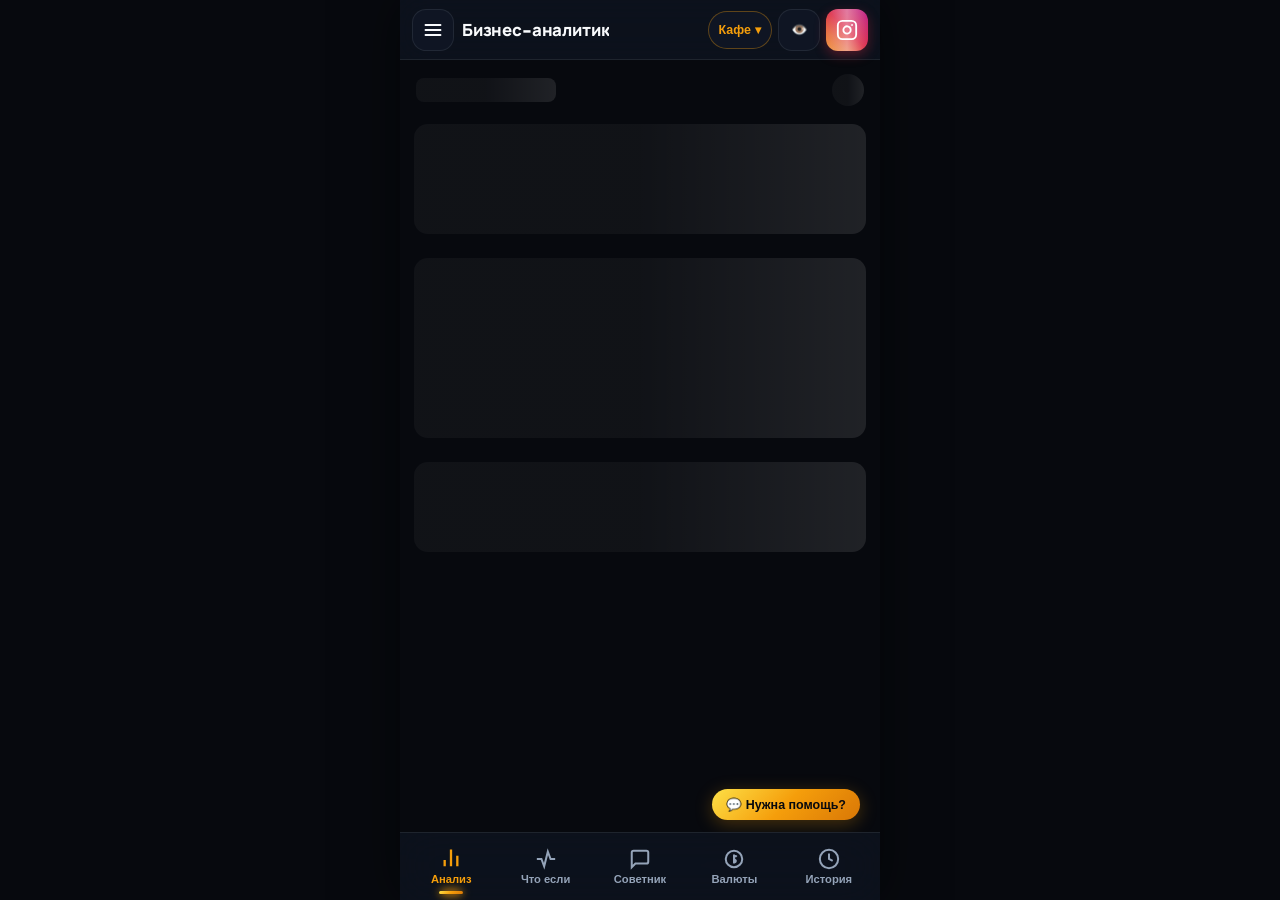
==== commit 4e1e6b05: "feat: rebrand to CoreMaX AI and add PWA support - Rename project to CoreMaX AI - Add Service Worker " ====
--- a/index.html
+++ b/index.html
@@ -3,4376 +3,787 @@
 <head>
   <meta charset="UTF-8">
   <meta name="viewport" content="width=device-width, initial-scale=1.0, maximum-scale=1.0, user-scalable=no, viewport-fit=cover">
-  <title>Бизнес-аналитик</title>
-  <meta name="description" content="Мобильное финансовое приложение для владельцев малого бизнеса: экспресс-анализ маржи, сценарии, калькуляторы, отчёты и юнит-экономика.">
-  <meta property="og:title" content="Бизнес-аналитик">
-  <meta property="og:description" content="Мобильное финансовое приложение для владельцев малого бизнеса.">
+  <title>Бизнес-аналитик — CoreMaX AI</title>
+  <meta name="description" content="Умный бизнес-аналитик для предпринимателей: экспресс-расчёт прибыли, симулятор «Что если», 256+ валют, ИИ-советник и инструменты управления.">
+  <meta property="og:title" content="Бизнес-аналитик — CoreMaX AI">
+  <meta property="og:description" content="Анализ прибыли, симулятор сценариев, учет операций и 256+ валют.">
+  <meta property="og:type" content="website">
+  <meta name="theme-color" content="#07090e">
+  <link rel="manifest" href="manifest.json">
   <link rel="preconnect" href="https://fonts.googleapis.com">
   <link rel="preconnect" href="https://fonts.gstatic.com" crossorigin>
-  <link href="https://fonts.googleapis.com/css2?family=Manrope:wght@400;500;600;700;800&display=swap" rel="stylesheet">
-  <style>
-    :root {
-      --bg: #0a0f1c;
-      --card-bg: rgba(18, 26, 47, 0.75);
-      --card-border: rgba(255, 255, 255, 0.08);
-      --card-border-subtle: rgba(255, 255, 255, 0.04);
-      --text: #f1f5f9;
-      --text-muted: #94a3b8;
-      --text-dim: #64748b;
-      --primary: #7c9cff;
-      --primary-gradient: linear-gradient(135deg, #10b981 0%, #3b82f6 100%);
-      --accent: #38bdf8;
-      --success: #34d399;
-      --success-bg: rgba(52, 211, 153, 0.12);
-      --warning: #fbbf24;
-      --warning-bg: rgba(251, 191, 36, 0.12);
-      --danger: #ff6f61;
-      --danger-bg: rgba(255, 111, 97, 0.14);
-      --nav-bg: rgba(15, 23, 42, 0.88);
-      --nav-border: rgba(255, 255, 255, 0.1);
-      --input-bg: rgba(15, 23, 42, 0.6);
-      --input-border: rgba(255, 255, 255, 0.12);
-      --radius-sm: 10px;
-      --radius-md: 16px;
-      --radius-lg: 24px;
-      --shadow: 0 10px 25px -5px rgba(0, 0, 0, 0.4);
-    }
-    [data-theme="light"] {
-      --bg: #f8fafc;
-      --card-bg: #ffffff;
-      --card-border: #e2e8f0;
-      --card-border-subtle: #edf2f7;
-      --text: #0f172a;
-      --text-muted: #475569;
-      --text-dim: #94a3b8;
-      --primary: #4f46e5;
-      --primary-gradient: linear-gradient(135deg, #059669 0%, #2563eb 100%);
-      --accent: #0284c7;
-      --success: #10b981;
-      --success-bg: rgba(16, 185, 129, 0.12);
-      --warning: #d97706;
-      --warning-bg: rgba(217, 119, 6, 0.12);
-      --danger: #ef4444;
-      --danger-bg: rgba(239, 68, 68, 0.12);
-      --nav-bg: rgba(255, 255, 255, 0.92);
-      --nav-border: #cbd5e1;
-      --input-bg: #f1f5f9;
-      --input-border: #cbd5e1;
-      --shadow: 0 10px 25px -5px rgba(0, 0, 0, 0.08);
-    }
-    [data-theme="bw"] {
-      --bg: #ffffff;
-      --card-bg: #ffffff;
-      --card-border: #000000;
-      --card-border-subtle: #000000;
-      --text: #000000;
-      --text-muted: #262626;
-      --text-dim: #525252;
-      --primary: #000000;
-      --primary-gradient: #000000;
-      --accent: #000000;
-      --success: #000000;
-      --success-bg: #ffffff;
-      --warning: #000000;
-      --warning-bg: #ffffff;
-      --danger: #000000;
-      --danger-bg: #ffffff;
-      --nav-bg: #ffffff;
-      --nav-border: #000000;
-      --input-bg: #ffffff;
-      --input-border: #000000;
-      --radius-sm: 4px;
-      --radius-md: 6px;
-      --radius-lg: 8px;
-      --shadow: none;
-    }
-    * {
-      box-sizing: border-box;
-      margin: 0;
-      padding: 0;
-      -webkit-tap-highlight-color: transparent;
-    }
-    body {
-      font-family: 'Manrope', system-ui, -apple-system, sans-serif;
-      background-color: var(--bg);
-      color: var(--text);
-      line-height: 1.5;
-      min-height: 100vh;
-      display: flex;
-      flex-direction: column;
-      overflow-x: hidden;
-      transition: background-color 0.25s, color 0.25s;
-      padding-bottom: 90px;
-    }
-    body.hide-numbers .num-val {
-      filter: blur(8px);
-      user-select: none;
-    }
-    body.hide-numbers .num-val-mask::after {
-      content: ' •••';
-      display: inline-block;
-    }
-    header {
-      position: sticky;
-      top: 0;
-      z-index: 40;
-      background: var(--nav-bg);
-      backdrop-filter: blur(12px);
-      border-bottom: 1px solid var(--card-border);
-      padding: 10px 16px;
-      display: flex;
-      align-items: center;
-      justify-content: space-between;
-      gap: 8px;
-    }
-    .brand-wrap {
-      display: flex;
-      align-items: center;
-      gap: 10px;
-    }
-    .logo-box {
-      width: 38px;
-      height: 38px;
-      border-radius: 10px;
-      background: var(--primary-gradient);
-      display: flex;
-      align-items: flex-end;
-      justify-content: center;
-      gap: 3px;
-      padding: 8px 6px;
-      box-shadow: 0 4px 12px rgba(16, 185, 129, 0.3);
-      flex-shrink: 0;
-    }
-    .logo-bar {
-      width: 4px;
-      background: #ffffff;
-      border-radius: 2px;
-    }
-    .logo-bar:nth-child(1) { height: 40%; }
-    .logo-bar:nth-child(2) { height: 75%; }
-    .logo-bar:nth-child(3) { height: 100%; }
-    .app-title {
-      font-size: 1.05rem;
-      font-weight: 800;
-      letter-spacing: -0.02em;
-    }
-    .header-actions {
-      display: flex;
-      align-items: center;
-      gap: 6px;
-    }
-    button, .btn {
-      touch-action: manipulation;
-      min-height: 48px;
-      min-width: 48px;
-      font-family: inherit;
-      border: none;
-      background: none;
-      cursor: pointer;
-      display: inline-flex;
-      align-items: center;
-      justify-content: center;
-      font-size: 0.95rem;
-      font-weight: 600;
-      border-radius: var(--radius-md);
-      transition: transform 0.12s, opacity 0.15s, background-color 0.15s, border-color 0.15s;
-      padding: 8px 16px;
-      position: relative;
-      overflow: hidden;
-    }
-    button:active, .btn:active {
-      transform: scale(0.96);
-    }
-    .btn-icon {
-      padding: 0;
-      width: 48px;
-      height: 48px;
-      color: var(--text-muted);
-      border-radius: var(--radius-md);
-      border: 1px solid var(--card-border);
-      background: var(--card-bg);
-    }
-    .btn-icon:hover {
-      color: var(--text);
-    }
-    .btn-chip {
-      min-height: 38px;
-      padding: 4px 12px;
-      font-size: 0.85rem;
-      border-radius: 20px;
-      background: var(--card-bg);
-      border: 1px solid var(--card-border);
-      color: var(--text);
-      display: inline-flex;
-      align-items: center;
-      gap: 6px;
-    }
-    .btn-primary {
-      background: var(--primary-gradient);
-      color: #ffffff;
-      box-shadow: 0 4px 14px rgba(59, 130, 246, 0.35);
-      border: 1px solid transparent;
-      width: 100%;
-    }
-    [data-theme="bw"] .btn-primary {
-      background: #000000;
-      color: #ffffff;
-      border: 2px solid #000000;
-    }
-    .btn-secondary {
-      background: var(--card-bg);
-      color: var(--text);
-      border: 1px solid var(--card-border);
-    }
-    .btn-danger {
-      background: var(--danger-bg);
-      color: var(--danger);
-      border: 1px solid var(--danger);
-    }
-    .container {
-      max-width: 600px;
-      width: 100%;
-      margin: 0 auto;
-      padding: 16px 14px;
-      flex: 1;
-    }
-    .screen {
-      animation: fadeIn 0.22s cubic-bezier(0.16, 1, 0.3, 1);
-    }
-    .screen[hidden] {
-      display: none !important;
-    }
-    @keyframes fadeIn {
-      from { opacity: 0; transform: translateY(8px); }
-      to { opacity: 1; transform: translateY(0); }
-    }
-    .card {
-      background: var(--card-bg);
-      border: 1px solid var(--card-border);
-      border-radius: var(--radius-lg);
-      padding: 18px 16px;
-      margin-bottom: 16px;
-      box-shadow: var(--shadow);
-    }
-    [data-theme="bw"] .card {
-      border: 2px solid #000000;
-    }
-    .card-title {
-      font-size: 0.78rem;
-      font-weight: 800;
-      letter-spacing: 0.06em;
-      text-transform: uppercase;
-      color: var(--text-dim);
-      margin-bottom: 12px;
-      display: flex;
-      align-items: center;
-      justify-content: space-between;
-    }
-    .field-group {
-      margin-bottom: 12px;
-    }
-    .field-label {
-      font-size: 0.72rem;
-      font-weight: 800;
-      letter-spacing: 0.05em;
-      text-transform: uppercase;
-      color: var(--text-muted);
-      margin-bottom: 6px;
-      display: flex;
-      justify-content: space-between;
-    }
-    .input-wrap {
-      position: relative;
-      display: flex;
-      align-items: center;
-    }
-    .input-control {
-      width: 100%;
-      min-height: 48px;
-      background: var(--input-bg);
-      border: 1px solid var(--input-border);
-      border-radius: var(--radius-md);
-      color: var(--text);
-      font-size: 1.05rem;
-      font-weight: 600;
-      padding: 10px 42px 10px 14px;
-      outline: none;
-      transition: border-color 0.15s, box-shadow 0.15s;
-      font-family: inherit;
-    }
-    .input-control:focus {
-      border-color: var(--primary);
-    }
-    .input-unit {
-      position: absolute;
-      right: 14px;
-      font-weight: 700;
-      color: var(--text-dim);
-      pointer-events: none;
-    }
-    .field-err {
-      color: var(--danger);
-      font-size: 0.78rem;
-      font-weight: 600;
-      margin-top: 4px;
-      display: none;
-    }
-    .field-err.on {
-      display: block;
-      animation: shake 0.3s ease-in-out;
-    }
-    @keyframes shake {
-      0%, 100% { transform: translateX(0); }
-      25% { transform: translateX(-4px); }
-      75% { transform: translateX(4px); }
-    }
-    .chip-scroll {
-      display: flex;
-      gap: 8px;
-      overflow-x: auto;
-      padding-bottom: 8px;
-      -webkit-overflow-scrolling: touch;
-      scrollbar-width: none;
-    }
-    .chip-scroll::-webkit-scrollbar { display: none; }
-    .chip {
-      flex-shrink: 0;
-      padding: 8px 14px;
-      min-height: 42px;
-      border-radius: 24px;
-      border: 1px solid var(--card-border);
-      background: var(--card-bg);
-      color: var(--text-muted);
-      font-size: 0.85rem;
-      font-weight: 600;
-      cursor: pointer;
-      display: inline-flex;
-      align-items: center;
-      gap: 6px;
-    }
-    .chip.active {
-      background: var(--primary-gradient);
-      color: #ffffff;
-      border-color: transparent;
-    }
-    [data-theme="bw"] .chip.active {
-      background: #000000;
-      color: #ffffff;
-      border: 2px solid #000000;
-    }
-    nav.bottom-bar {
-      position: fixed;
-      bottom: 0;
-      left: 0;
-      right: 0;
-      z-index: 50;
-      background: var(--nav-bg);
-      backdrop-filter: blur(16px);
-      border-top: 1px solid var(--nav-border);
-      display: grid;
-      grid-template-columns: repeat(6, 1fr);
-      padding: 4px 6px calc(6px + env(safe-area-inset-bottom, 0px));
-      box-shadow: 0 -4px 20px rgba(0,0,0,0.25);
-    }
-    [data-theme="bw"] nav.bottom-bar {
-      border-top: 2px solid #000000;
-    }
-    .nav-btn {
-      display: flex;
-      flex-direction: column;
-      align-items: center;
-      justify-content: center;
-      gap: 3px;
-      color: var(--text-dim);
-      font-size: 0.65rem;
-      font-weight: 700;
-      padding: 4px 2px;
-      min-height: 52px;
-      border-radius: var(--radius-md);
-      transition: color 0.15s;
-    }
-    .nav-btn svg {
-      width: 22px;
-      height: 22px;
-      transition: transform 0.15s;
-    }
-    .nav-btn.on {
-      color: var(--primary);
-      background: rgba(124, 156, 255, 0.1);
-    }
-    [data-theme="bw"] .nav-btn.on {
-      color: #000000;
-      background: #e5e5e5;
-    }
-    .nav-btn.on svg {
-      transform: scale(1.1);
-    }
-    #toast {
-      position: fixed;
-      bottom: 92px;
-      left: 50%;
-      transform: translateX(-50%) translateY(30px);
-      background: #0f172a;
-      color: #ffffff;
-      border: 1px solid rgba(255,255,255,0.2);
-      border-radius: 30px;
-      padding: 10px 20px;
-      font-size: 0.88rem;
-      font-weight: 600;
-      z-index: 100;
-      opacity: 0;
-      pointer-events: none;
-      transition: transform 0.25s cubic-bezier(0.16, 1, 0.3, 1), opacity 0.25s;
-      box-shadow: 0 10px 25px rgba(0,0,0,0.5);
-      white-space: nowrap;
-    }
-    [data-theme="light"] #toast {
-      background: #1e293b;
-    }
-    [data-theme="bw"] #toast {
-      background: #000000;
-      border: 2px solid #ffffff;
-    }
-    #toast.on {
-      opacity: 1;
-      transform: translateX(-50%) translateY(0);
-    }
-    .modal-backdrop {
-      position: fixed;
-      inset: 0;
-      background: rgba(0, 0, 0, 0.7);
-      backdrop-filter: blur(4px);
-      z-index: 80;
-      display: flex;
-      align-items: center;
-      justify-content: center;
-      padding: 16px;
-      opacity: 0;
-      pointer-events: none;
-      transition: opacity 0.2s;
-    }
-    .modal-backdrop.on {
-      opacity: 1;
-      pointer-events: auto;
-    }
-    .modal-box {
-      background: var(--card-bg);
-      border: 1px solid var(--card-border);
-      border-radius: var(--radius-lg);
-      padding: 20px;
-      max-width: 440px;
-      width: 100%;
-      max-height: 85vh;
-      overflow-y: auto;
-      box-shadow: var(--shadow);
-    }
-    [data-theme="bw"] .modal-box {
-      border: 2px solid #000000;
-    }
-    .modal-title {
-      font-size: 1.15rem;
-      font-weight: 800;
-      margin-bottom: 12px;
-      display: flex;
-      align-items: center;
-      justify-content: space-between;
-    }
-    .grid-tiles {
-      display: grid;
-      grid-template-columns: repeat(auto-fill, minmax(240px, 1fr));
-      gap: 12px;
-    }
-    .tile-btn {
-      display: flex;
-      align-items: flex-start;
-      gap: 12px;
-      text-align: left;
-      padding: 14px;
-      background: var(--card-bg);
-      border: 1px solid var(--card-border);
-      border-radius: var(--radius-md);
-      color: var(--text);
-      width: 100%;
-      min-height: 72px;
-    }
-    [data-theme="bw"] .tile-btn {
-      border: 2px solid #000000;
-    }
-    .tile-icon {
-      font-size: 1.5rem;
-      width: 44px;
-      height: 44px;
-      border-radius: var(--radius-md);
-      background: var(--card-border-subtle);
-      display: flex;
-      align-items: center;
-      justify-content: center;
-      flex-shrink: 0;
-    }
-    .badge {
-      display: inline-block;
-      font-size: 0.68rem;
-      font-weight: 800;
-      padding: 2px 6px;
-      border-radius: 6px;
-      text-transform: uppercase;
-      letter-spacing: 0.05em;
-    }
-    .badge-profit { background: var(--success-bg); color: var(--success); }
-    .badge-warning { background: var(--warning-bg); color: var(--warning); }
-    .badge-loss { background: var(--danger-bg); color: var(--danger); }
-    .badge-info { background: rgba(59, 130, 246, 0.15); color: var(--primary); }
-    .metric-val {
-      font-size: 1.75rem;
-      font-weight: 800;
-      letter-spacing: -0.03em;
-    }
-    .metric-profit { color: var(--success); }
-    .metric-warning { color: var(--warning); }
-    .metric-loss { color: var(--danger); }
-    [data-theme="bw"] .metric-profit,
-    [data-theme="bw"] .metric-warning,
-    [data-theme="bw"] .metric-loss {
-      color: #000000;
-    }
-    .table-clean {
-      width: 100%;
-      border-collapse: collapse;
-      font-size: 0.9rem;
-      margin-top: 8px;
-    }
-    .table-clean th {
-      text-align: left;
-      font-size: 0.7rem;
-      font-weight: 700;
-      color: var(--text-dim);
-      text-transform: uppercase;
-      padding: 8px 6px;
-      border-bottom: 1px solid var(--card-border);
-    }
-    .table-clean td {
-      padding: 10px 6px;
-      border-bottom: 1px solid var(--card-border-subtle);
-    }
-    .table-clean tr:last-child td {
-      border-bottom: none;
-      font-weight: 700;
-    }
-    .meter-bar {
-      height: 8px;
-      border-radius: 4px;
-      background: var(--card-border);
-      overflow: hidden;
-      margin: 6px 0;
-    }
-    .meter-fill {
-      height: 100%;
-      background: var(--primary-gradient);
-      transition: width 0.4s ease-out;
-    }
-    [data-theme="bw"] .meter-fill {
-      background: #000000;
-    }
-    .pulse-loss {
-      animation: pulseLoss 1.5s 1;
-    }
-    @keyframes pulseLoss {
-      0% { box-shadow: 0 0 0 0 rgba(255, 111, 97, 0.7); }
-      70% { box-shadow: 0 0 0 12px rgba(255, 111, 97, 0); }
-      100% { box-shadow: 0 0 0 0 rgba(255, 111, 97, 0); }
-    }
-    .flash-profit {
-      animation: flashProfit 1s 1;
-    }
-    @keyframes flashProfit {
-      0% { background: rgba(52, 211, 153, 0.4); }
-      100% { background: var(--card-bg); }
-    }
-    @media (prefers-reduced-motion: reduce) {
-      *, ::before, ::after {
-        animation-duration: 0.01ms !important;
-        animation-iteration-count: 1 !important;
-        transition-duration: 0.01ms !important;
-      }
-    }
-    .pin-grid {
-      display: grid;
-      grid-template-columns: repeat(3, 1fr);
-      gap: 12px;
-      max-width: 280px;
-      margin: 16px auto;
-    }
-    .pin-btn {
-      height: 60px;
-      font-size: 1.4rem;
-      font-weight: 700;
-      border-radius: 50%;
-      background: var(--card-bg);
-      border: 1px solid var(--card-border);
-      color: var(--text);
-    }
-    .pin-dots {
-      display: flex;
-      justify-content: center;
-      gap: 12px;
-      margin: 16px 0;
-    }
-    .pin-dot {
-      width: 16px;
-      height: 16px;
-      border-radius: 50%;
-      border: 2px solid var(--primary);
-    }
-    .pin-dot.filled {
-      background: var(--primary);
-    }
-  </style>
+  <link href="https://fonts.googleapis.com/css2?family=Manrope:wght@400;500;600;700;800&family=Syne:wght@700;800&family=JetBrains+Mono:wght@500;700&display=swap" rel="stylesheet">
+  <link rel="stylesheet" href="./src/style.css">
 </head>
 <body>
-  <header>
-    <div class="brand-wrap">
-      <div class="logo-box">
-        <div class="logo-bar"></div>
-        <div class="logo-bar"></div>
-        <div class="logo-bar"></div>
+  <!-- THEME TRANSITION CIRCLE WAVE (PART A6) -->
+  <div id="theme-transition-wave"></div>
+
+  <!-- BRANDED ANIMATED SPLASH SCREEN (PART A2) -->
+  <div id="app-splash">
+    <svg class="splash-logo-svg" width="64" height="64" viewBox="0 0 100 100" fill="none">
+      <path d="M20 80 L50 20 L80 80 Z" stroke="url(#goldGradSplash)" stroke-width="6" stroke-linecap="round" stroke-linejoin="round" />
+      <path d="M35 55 L65 55" stroke="#10b981" stroke-width="5" stroke-linecap="round" />
+      <defs>
+        <linearGradient id="goldGradSplash" x1="0" y1="0" x2="100" y2="100">
+          <stop offset="0%" stop-color="#f59e0b" />
+          <stop offset="100%" stop-color="#fbbf24" />
+        </linearGradient>
+      </defs>
+    </svg>
+    <div style="font-family:var(--font-display); font-weight:800; font-size:1.2rem; color:var(--text-primary); letter-spacing:0.5px;">CoreMaX AI</div>
+    <div class="splash-bars">
+      <div class="splash-bar"></div>
+      <div class="splash-bar"></div>
+      <div class="splash-bar"></div>
+      <div class="splash-bar"></div>
+    </div>
+    <div style="font-size:0.75rem; color:var(--text-muted); font-weight:600;">Загрузка бизнес-модели...</div>
+  </div>
+
+  <div id="app-container">
+    <!-- APP HEADER (Fixed, max 480px, responsive 360-400px) -->
+    <header class="app-header">
+      <div class="header-left">
+        <button type="button" class="header-btn" id="btn-open-drawer" aria-label="Меню">
+          <svg width="20" height="20" viewBox="0 0 24 24" fill="none" stroke="currentColor" stroke-width="2.2" stroke-linecap="round">
+            <line x1="3" y1="6" x2="21" y2="6"></line>
+            <line x1="3" y1="12" x2="21" y2="12"></line>
+            <line x1="3" y1="18" x2="21" y2="18"></line>
+          </svg>
+        </button>
+        <div class="header-title-wrap">
+          <span class="header-title">Бизнес-аналитик</span>
+        </div>
       </div>
-      <div>
-        <div class="app-title">Бизнес-аналитик</div>
+
+      <div class="header-right">
+        <!-- 1. Niche Selector Pill -->
+        <button type="button" class="niche-pill" id="header-niche-pill" onclick="window.APP.openNichePicker()">
+          <span>Кафе</span> ▾
+        </button>
+
+        <!-- 2. Eye Mask Button (Hide Amounts) -->
+        <button type="button" class="header-btn" id="btn-toggle-eye" title="Скрыть суммы" aria-label="Скрыть суммы" onclick="window.APP.toggleEye()">
+          <span id="eye-icon">👁️</span>
+        </button>
+
+        <!-- 3. Instagram Header Button (Camera inside rounded square) -->
+        <a href="https://www.instagram.com/tojprogs/" target="_blank" rel="noopener noreferrer" class="insta-header-btn" aria-label="Instagram tojprogs" title="Наш Instagram и сайт компании">
+          <svg class="insta-btn-icon" width="22" height="22" viewBox="0 0 24 24" fill="none" stroke="currentColor" stroke-width="2" stroke-linecap="round" stroke-linejoin="round">
+            <rect x="2" y="2" width="20" height="20" rx="5" ry="5"></rect>
+            <path d="M16 11.37A4 4 0 1 1 12.63 8 4 4 0 0 1 16 11.37z"></path>
+            <line x1="17.5" y1="6.5" x2="17.51" y2="6.5"></line>
+          </svg>
+        </a>
       </div>
-      <button type="button" class="btn-chip" data-act="openBusinessModal" title="Сменить бизнес">
-        <span id="header-biz-name">Кафе</span> ▾
+    </header>
+
+    <!-- MAIN SCREENS ROOT -->
+    <main id="screens-root">
+      <!-- 1. SCREEN: АНАЛИЗ (FINANCIAL AUDIT) -->
+      <section class="screen" id="screen-analyst">
+        <div class="screen-header-row">
+          <span class="screen-heading">📊 Экспресс-анализ</span>
+          <button type="button" class="help-screen-btn" onclick="window.APP.openHelpModal('analyst')" title="Помощь">?</button>
+        </div>
+
+        <!-- FIRST STEPS CHECKLIST -->
+        <div class="card card-gold" id="first-steps-card" style="padding:10px 12px;"></div>
+
+        <!-- INPUTS CARD -->
+        <div class="card">
+          <div class="card-header">
+            <div class="card-title">Цифры месяца</div>
+            <button type="button" class="btn-chip" onclick="window.APP.fillSampleData()">Пример</button>
+          </div>
+
+          <div class="field-group">
+            <label class="field-label">
+              <span>Выручка (доход за месяц)</span>
+              <span style="color:var(--gold-primary);">*главный показатель</span>
+            </label>
+            <input type="text" inputmode="decimal" id="inp-revenue" class="input-control" value="500 000" placeholder="500 000">
+          </div>
+
+          <div style="display:grid; grid-template-columns:1fr 1fr; gap:8px;">
+            <div class="field-group">
+              <label class="field-label">Аренда</label>
+              <input type="text" inputmode="decimal" id="inp-rent" class="input-control" value="100 000" placeholder="100 000">
+            </div>
+            <div class="field-group">
+              <label class="field-label">ФОТ (зарплаты)</label>
+              <input type="text" inputmode="decimal" id="inp-salary" class="input-control" value="200 000" placeholder="200 000">
+            </div>
+          </div>
+
+          <div style="display:grid; grid-template-columns:1fr 1fr; gap:8px;">
+            <div class="field-group">
+              <label class="field-label">Реклама</label>
+              <input type="text" inputmode="decimal" id="inp-ads" class="input-control" value="50 000" placeholder="50 000">
+            </div>
+            <div class="field-group">
+              <label class="field-label">Прочее / COGS</label>
+              <input type="text" inputmode="decimal" id="inp-other" class="input-control" value="0" placeholder="0">
+            </div>
+          </div>
+
+          <button type="button" class="btn btn-gold" onclick="window.APP.calculateAnalyst()" style="width:100%; margin-top:4px;">
+            <span>Рассчитать прибыль и маржу</span>
+          </button>
+        </div>
+
+        <div id="analyst-results-box" style="display:flex; flex-direction:column; gap:10px;"></div>
+      </section>
+
+      <!-- 2. SCREEN: ЧТО ЕСЛИ (WHAT-IF SIMULATOR) -->
+      <section class="screen" id="screen-whatif" hidden>
+        <div class="screen-header-row">
+          <span class="screen-heading">🔮 Симулятор «Что если»</span>
+          <button type="button" class="help-screen-btn" onclick="window.APP.openHelpModal('whatif')" title="Помощь">?</button>
+        </div>
+
+        <div class="card card-gold">
+          <div style="font-size:0.75rem; text-transform:uppercase; color:var(--text-secondary);">Прогноз чистой прибыли</div>
+          <div class="metric-hero" id="wi-result-profit" style="font-size:2.2rem; font-weight:800; font-family:var(--font-display); margin:4px 0;">+150 000 ₽</div>
+          <div id="wi-result-diff" style="font-size:0.82rem; font-weight:700; color:var(--emerald-primary);">Изменение: 0 ₽ (0%)</div>
+        </div>
+
+        <div class="card">
+          <div class="field-group">
+            <div style="display:flex; justify-content:space-between; font-size:0.82rem; font-weight:700;">
+              <span>🏷️ Изменение цены продажи:</span>
+              <span id="wi-price-val" style="color:var(--gold-primary);">0%</span>
+            </div>
+            <input type="range" id="wi-price-slider" min="-30" max="30" value="0" step="1" style="width:100%; accent-color:var(--gold-primary); margin-top:6px;" oninput="window.APP.renderWhatIf(true)">
+          </div>
+
+          <div class="field-group" style="margin-top:12px;">
+            <div style="display:flex; justify-content:space-between; font-size:0.82rem; font-weight:700;">
+              <span>📦 Изменение объёма продаж:</span>
+              <span id="wi-vol-val" style="color:var(--cyan-primary);">0%</span>
+            </div>
+            <input type="range" id="wi-vol-slider" min="-50" max="100" value="0" step="5" style="width:100%; accent-color:var(--cyan-primary); margin-top:6px;" oninput="window.APP.renderWhatIf(true)">
+          </div>
+
+          <div class="field-group" style="margin-top:12px;">
+            <div style="display:flex; justify-content:space-between; font-size:0.82rem; font-weight:700;">
+              <span>📉 Изменение расходов:</span>
+              <span id="wi-cost-val" style="color:var(--rose-primary);">0%</span>
+            </div>
+            <input type="range" id="wi-cost-slider" min="-30" max="30" value="0" step="1" style="width:100%; accent-color:var(--rose-primary); margin-top:6px;" oninput="window.APP.renderWhatIf(true)">
+          </div>
+        </div>
+      </section>
+
+      <!-- 3. SCREEN: ИИ-СОВЕТНИК (COREMAX ADVISOR CHAT) -->
+      <section class="screen" id="screen-advisor" hidden>
+        <div class="screen-header-row">
+          <span class="screen-heading">🧠 ИИ-Советник</span>
+          <button type="button" class="help-screen-btn" onclick="window.APP.openHelpModal('advisor')" title="Помощь">?</button>
+        </div>
+
+        <div class="card" style="padding:10px 12px;">
+          <div style="display:flex; justify-content:space-between; align-items:center;">
+            <div style="display:flex; align-items:center; gap:6px;">
+              <span style="font-size:0.75rem; color:var(--emerald-primary); font-weight:700;">● Онлайн (Gemini Pro/Flash)</span>
+            </div>
+            <div style="display:flex; align-items:center; gap:6px;">
+              <button type="button" class="btn-chip" id="btn-stop-advisor" onclick="window.APP.stopAdvisorGeneration()" style="display:none; color:var(--rose-primary); border-color:var(--rose-primary);">⏹️ Остановить</button>
+              <button type="button" class="btn-chip" onclick="window.APP.clearAdvisorChat()">➕ Новый чат</button>
+            </div>
+          </div>
+          <div style="display:flex; align-items:center; justify-content:space-between; margin-top:8px; border-top:1px solid var(--border-subtle); padding-top:6px;">
+            <label style="font-size:0.75rem; color:var(--text-secondary); display:flex; align-items:center; gap:6px; cursor:pointer;">
+              <input type="checkbox" id="chk-use-my-data" checked onchange="window.APP.toggleUseMyData(this.checked)" style="accent-color:var(--gold-primary);">
+              <span>📊 Использовать данные моих расчётов</span>
+            </label>
+            <span id="advisor-niche-badge" style="font-size:0.7rem; color:var(--gold-primary); font-weight:700;">☕ Кафе</span>
+          </div>
+        </div>
+
+        <!-- STREAMING CHAT CONTAINER -->
+        <div id="advisor-chat-stream" style="display:flex; flex-direction:column; gap:12px; min-height:260px; max-height:48vh; overflow-y:auto; padding:4px 0;"></div>
+
+        <!-- DYNAMIC SUGGESTION PROMPT CHIPS -->
+        <div id="advisor-prompt-chips" style="display:flex; gap:6px; overflow-x:auto; padding:6px 0; -webkit-overflow-scrolling:touch;"></div>
+
+        <div style="display:flex; gap:8px; margin-top:auto;">
+          <input type="text" id="advisor-input" class="input-control" placeholder="Задайте любой вопрос по бизнесу, ИИ, жизни..." style="flex:1;" onkeydown="if(event.key==='Enter') window.APP.sendAdvisorMessage()">
+          <button type="button" class="btn btn-gold" onclick="window.APP.sendAdvisorMessage()" style="min-width:54px; padding:0;" title="Отправить">➤</button>
+        </div>
+      </section>
+
+      <!-- 4. SCREEN: ВАЛЮТЫ (CONVERTER & 256+ RATES) -->
+      <section class="screen" id="screen-currencies" hidden>
+        <div class="screen-header-row">
+          <span class="screen-heading">💱 Валюты &amp; Курсы</span>
+          <button type="button" class="help-screen-btn" onclick="window.APP.openHelpModal('currencies')" title="Помощь">?</button>
+        </div>
+
+        <div class="card card-gold">
+          <div class="field-group">
+            <label class="field-label">Сумма для конвертации</label>
+            <input type="text" inputmode="decimal" id="fx-amount-input" class="input-control" value="100 000" oninput="window.APP.recalcConverter()">
+          </div>
+
+          <div style="display:grid; grid-template-columns:1fr 44px 1fr; gap:6px; align-items:flex-end;">
+            <div class="field-group" style="margin:0;">
+              <label class="field-label">Из</label>
+              <select id="fx-from-select" class="input-control" onchange="window.APP.recalcConverter()"></select>
+            </div>
+            <button type="button" class="btn btn-secondary" onclick="window.APP.swapFx()" style="height:48px; padding:0;">⇄</button>
+            <div class="field-group" style="margin:0;">
+              <label class="field-label">В</label>
+              <select id="fx-to-select" class="input-control" onchange="window.APP.recalcConverter()"></select>
+            </div>
+          </div>
+
+          <div style="background:var(--bg-input); border:1px solid var(--border-gold); padding:12px; border-radius:var(--radius-md); margin-top:12px; text-align:center;">
+            <div style="font-size:0.75rem; text-transform:uppercase; color:var(--text-secondary);">Итоговый результат</div>
+            <div class="metric-hero" id="fx-converted-result" style="font-size:1.9rem; font-weight:800; color:var(--gold-primary); margin:3px 0;">1 080 USD</div>
+            <div id="fx-rate-subtitle" style="font-size:0.75rem; color:var(--text-muted);">1 RUB = 0.0108 USD</div>
+          </div>
+        </div>
+
+        <button type="button" class="btn btn-secondary" onclick="window.APP.openCurrencyPicker()" style="width:100%;">
+          <span>🌐 Открыть каталог 256+ валют и крипты ➔</span>
+        </button>
+      </section>
+
+      <!-- 5. SCREEN: ИСТОРИЯ И ОПЕРАЦИИ -->
+      <section class="screen" id="screen-history" hidden>
+        <div class="screen-header-row">
+          <span class="screen-heading">📜 История &amp; Учёт</span>
+          <button type="button" class="help-screen-btn" onclick="window.APP.openHelpModal('history')" title="Помощь">?</button>
+        </div>
+
+        <!-- TOP SUB-TAB SWITCH: ИСТОРИЯ | ОПЕРАЦИИ -->
+        <div style="display:flex; gap:6px; background:var(--bg-card); padding:4px; border-radius:var(--radius-md); border:1px solid var(--border-card);">
+          <button type="button" class="btn-chip history-subtab-btn active" data-tab="history" onclick="window.APP.setHistoryTab('history')" style="flex:1;">📜 История расчётов</button>
+          <button type="button" class="btn-chip history-subtab-btn" data-tab="operations" onclick="window.APP.setHistoryTab('operations')" style="flex:1;">💰 Учёт операций</button>
+        </div>
+
+        <!-- PANE: ИСТОРИЯ -->
+        <div id="history-pane-logs">
+          <div class="card">
+            <div style="font-size:0.85rem; font-weight:700; margin-bottom:8px;">Недавние аудиты бизнеса</div>
+            <div style="display:flex; flex-direction:column; gap:6px;">
+              <div style="background:var(--bg-input); padding:10px; border-radius:var(--radius-md); border:1px solid var(--border-subtle); display:flex; justify-content:space-between;">
+                <div>
+                  <div style="font-weight:700; font-size:0.85rem;">Аудит месяца (Выручка: 500 000)</div>
+                  <div style="font-size:0.7rem; color:var(--emerald-primary);">Прибыль: +150 000 ₽ (Маржа: 30%)</div>
+                </div>
+                <span style="font-size:0.7rem; color:var(--text-muted);">Сегодня</span>
+              </div>
+            </div>
+          </div>
+        </div>
+
+        <!-- PANE: ОПЕРАЦИИ -->
+        <div id="history-pane-ops" hidden>
+          <div style="display:grid; grid-template-columns:1fr 1fr; gap:8px; margin-bottom:10px;">
+            <button type="button" class="btn btn-gold" onclick="window.APP.openAddOpModal()" style="height:44px; font-size:0.82rem;">
+              <span>➕ Ввод операции</span>
+            </button>
+            <button type="button" class="btn btn-secondary" onclick="window.APP.simulateVoiceInput()" style="height:44px; font-size:0.82rem; border-color:var(--cyan-primary); color:var(--cyan-primary);">
+              <span>🎙️ Голосовой ввод</span>
+            </button>
+          </div>
+          <div class="card">
+            <div class="card-header">
+              <div class="card-title">Журнал доходов и расходов</div>
+              <button type="button" class="btn-chip" onclick="window.APP.openAddOpModal()">+ Добавить</button>
+            </div>
+            <div id="ops-list-container" style="display:flex; flex-direction:column; gap:6px;"></div>
+          </div>
+        </div>
+      </section>
+    </main>
+
+    <!-- BOTTOM NAVIGATION (5 TABS ONLY) -->
+    <nav class="bottom-nav">
+      <div id="nav-indicator"></div>
+      <button type="button" class="nav-tab active" data-screen="screen-analyst" onclick="window.APP.navigateToScreen('screen-analyst')">
+        <svg viewBox="0 0 24 24" fill="none" stroke="currentColor" stroke-width="2.2"><path d="M18 20V10M12 20V4M6 20v-6"></path></svg>
+        <span>Анализ</span>
       </button>
-    </div>
-    <div class="header-actions">
-      <button type="button" class="btn-icon" data-act="toggleHideAmounts" id="btn-eye" title="Скрыть суммы">
-        👁️
+      <button type="button" class="nav-tab" data-screen="screen-whatif" onclick="window.APP.navigateToScreen('screen-whatif')">
+        <svg viewBox="0 0 24 24" fill="none" stroke="currentColor" stroke-width="2.2"><path d="M2 12h5l3 8 4-16 3 8h5"></path></svg>
+        <span>Что если</span>
       </button>
-      <button type="button" class="btn-icon" data-act="openHelp" title="Подсказка">
-        ?
+      <button type="button" class="nav-tab" data-screen="screen-advisor" onclick="window.APP.navigateToScreen('screen-advisor')">
+        <svg viewBox="0 0 24 24" fill="none" stroke="currentColor" stroke-width="2.2"><path d="M21 15a2 2 0 0 1-2 2H7l-4 4V5a2 2 0 0 1 2-2h14a2 2 0 0 1 2 2z"></path></svg>
+        <span>Советник</span>
       </button>
-      <button type="button" class="btn-icon" data-act="cycleTheme" id="btn-theme" title="Сменить тему">
-        🌓
+      <button type="button" class="nav-tab" data-screen="screen-currencies" onclick="window.APP.navigateToScreen('screen-currencies')">
+        <svg viewBox="0 0 24 24" fill="none" stroke="currentColor" stroke-width="2.2"><circle cx="12" cy="12" r="9"></circle><path d="M12 7v10M15 9.5c-1-1-3-1-3 1.5s2 1.5 2 3-1 2-3 1.5"></path></svg>
+        <span>Валюты</span>
       </button>
-    </div>
-  </header>
-
-  <div class="container">
-    <div id="reminder-banner" class="card" style="display:none; border-left: 4px solid var(--primary);">
-      <div style="font-weight:700; margin-bottom:4px;" id="reminder-banner-txt">Пора обновить цифры месяца!</div>
-      <div style="display:flex; gap:8px; margin-top:8px;">
-        <button type="button" class="btn-primary" data-act="goAnalysis" style="min-height:38px; padding:4px 12px;">Посчитать</button>
-        <button type="button" class="btn-secondary" data-act="snoozeReminder" style="min-height:38px; padding:4px 12px;">Сегодня не буду</button>
+      <button type="button" class="nav-tab" data-screen="screen-history" onclick="window.APP.navigateToScreen('screen-history')">
+        <svg viewBox="0 0 24 24" fill="none" stroke="currentColor" stroke-width="2.2"><circle cx="12" cy="12" r="10"></circle><polyline points="12 6 12 12 16 14"></polyline></svg>
+        <span>История</span>
+      </button>
+    </nav>
+
+    <!-- FLOATING AI ASSISTANT -->
+    <button type="button" class="floating-ai-btn" onclick="window.APP.openFloatingHelpChat()">
+      <span>💬 Нужна помощь?</span>
+    </button>
+
+    <!-- DRAWER MENU (SLIDE FROM LEFT) -->
+    <div class="drawer-backdrop" id="app-drawer" onclick="window.APP.closeDrawer()">
+      <div class="drawer-pane" onclick="event.stopPropagation()">
+        <div class="drawer-header">
+          <div style="font-family:var(--font-display); font-weight:800; font-size:1.1rem; color:var(--text-primary);">Меню CoreMaX</div>
+          <button type="button" class="btn-chip" onclick="window.APP.closeDrawer()">✕</button>
+        </div>
+
+        <div class="drawer-content">
+          <!-- CURRENT BUSINESS CARD -->
+          <div class="card card-gold" style="padding:10px 12px; cursor:pointer;" onclick="window.APP.openNichePicker()">
+            <div style="font-size:0.7rem; color:var(--text-secondary); text-transform:uppercase;">Текущий бизнес</div>
+            <div style="font-weight:800; font-size:1rem; color:var(--gold-primary);" id="drawer-niche-name">☕ Кафе / Кофейня</div>
+          </div>
+
+          <!-- DEFAULT CURRENCY CARD (256+) -->
+          <div class="card" id="drawer-currency-card" style="padding:10px 12px; cursor:pointer;" onclick="window.APP.openCurrencyPicker()">
+            <!-- INJECTED -->
+          </div>
+
+          <!-- QUICK TOGGLES (THEME, SOUND & BATTERY SAVER) -->
+          <div style="display:flex; flex-direction:column; gap:6px;">
+            <div style="display:grid; grid-template-columns:1fr 1fr; gap:6px;">
+              <select id="drawer-theme-select" class="input-control" onchange="window.APP.setTheme(this.value, event)" style="height:40px; font-size:0.78rem;">
+                <option value="dark">🌙 Тёмная</option>
+                <option value="light">☀️ Светлая</option>
+                <option value="bw">⚫ Ч/Б тема</option>
+                <option value="system">⚙️ Авто (Система)</option>
+              </select>
+              <button type="button" class="btn btn-secondary" onclick="window.APP.toggleSound()" style="height:40px; font-size:0.78rem;">
+                <span id="drawer-sound-label">🔊 Звук: Вкл</span>
+              </button>
+            </div>
+            <button type="button" class="btn btn-secondary" onclick="window.APP.toggleBatterySaver()" style="height:40px; font-size:0.78rem; width:100%; border-color:var(--border-subtle);">
+              <span id="drawer-battery-label">🔋 Энергосбережение: Выкл</span>
+            </button>
+          </div>
+
+          <!-- ACCORDION GROUPS -->
+          <div class="accordion-item open">
+            <button type="button" class="accordion-trigger" onclick="this.parentElement.classList.toggle('open')">
+              <span>📊 Расчёты и документы</span>
+              <span class="chevron">▾</span>
+            </button>
+            <div class="accordion-body">
+              <button type="button" class="menu-link-btn" onclick="window.APP.openToolModal('invoice')"><span>🧾</span><span>Счета и сметы</span></button>
+              <button type="button" class="menu-link-btn" onclick="window.APP.openToolModal('discount')"><span>🏷️</span><span>Скидки и акции</span></button>
+              <button type="button" class="menu-link-btn" onclick="window.APP.openToolModal('taxes')"><span>📑</span><span>Налоги и взносы</span></button>
+              <button type="button" class="menu-link-btn" onclick="window.APP.openToolModal('salaries')"><span>👥</span><span>Зарплаты и бонусы</span></button>
+              <button type="button" class="menu-link-btn" onclick="window.APP.openToolModal('debts')"><span>🤝</span><span>Учёт долгов</span></button>
+              <button type="button" class="menu-link-btn" onclick="window.APP.openToolModal('crm')"><span>👤</span><span>Мини-CRM клиенты</span></button>
+            </div>
+          </div>
+
+          <div class="accordion-item">
+            <button type="button" class="accordion-trigger" onclick="this.parentElement.classList.toggle('open')">
+              <span>🧠 ИИ-помощники</span>
+              <span class="chevron">▾</span>
+            </button>
+            <div class="accordion-body">
+              <button type="button" class="menu-link-btn" onclick="window.APP.openToolModal('copywriter')"><span>✍️</span><span>Генератор текстов</span></button>
+              <button type="button" class="menu-link-btn" onclick="window.APP.openToolModal('slogans')"><span>✨</span><span>Названия & Слоганы</span></button>
+              <button type="button" class="menu-link-btn" onclick="window.APP.openToolModal('business_plan')"><span>📋</span><span>Генератор Бизнес-плана</span></button>
+              <button type="button" class="menu-link-btn" onclick="window.APP.openToolModal('canvas')"><span>🗺️</span><span>Бизнес-модель Canvas</span></button>
+            </div>
+          </div>
+
+          <div class="accordion-item">
+            <button type="button" class="accordion-trigger" onclick="this.parentElement.classList.toggle('open')">
+              <span>🎓 Обучение и о приложении</span>
+              <span class="chevron">▾</span>
+            </button>
+            <div class="accordion-body">
+              <button type="button" class="menu-link-btn" onclick="window.APP.openGlossaryModal()"><span>📖</span><span>Словарик терминов</span></button>
+              <button type="button" class="menu-link-btn" onclick="window.APP.startOnboardingTour()"><span>🎬</span><span>Запустить стартовый тур</span></button>
+              <a href="https://www.instagram.com/tojprogs/" target="_blank" rel="noopener noreferrer" class="menu-link-btn" style="text-decoration:none;">
+                <span>📷</span><span>Instagram @tojprogs</span>
+              </a>
+            </div>
+          </div>
+        </div>
       </div>
     </div>
 
-    <!-- SCREEN 1: АНАЛИЗ -->
-    <section class="screen" id="screen-analysis">
-      <div class="card">
-        <div class="card-title">
-          <span>Ниша бизнеса</span>
-          <span style="font-size:0.75rem; text-transform:none; font-weight:500;" class="text-dim">Нормы ориентировочные</span>
-        </div>
-        <div class="chip-scroll" id="niche-chips"></div>
-        <div id="custom-niche-fields" style="display:none; margin-top:12px; padding-top:12px; border-top:1px solid var(--card-border);">
-          <div style="font-size:0.8rem; font-weight:700; margin-bottom:8px;">Свои ориентировочные нормы (% от выручки):</div>
-          <div style="display:grid; grid-template-columns:1fr 1fr 1fr; gap:8px;">
-            <div>
-              <div class="field-label">Зарплаты %</div>
-              <input type="text" inputmode="decimal" autocomplete="off" id="cn-sal" class="input-control" value="35">
-            </div>
-            <div>
-              <div class="field-label">Аренда %</div>
-              <input type="text" inputmode="decimal" autocomplete="off" id="cn-rent" class="input-control" value="15">
-            </div>
-            <div>
-              <div class="field-label">Реклама %</div>
-              <input type="text" inputmode="decimal" autocomplete="off" id="cn-ads" class="input-control" value="8">
-            </div>
-          </div>
-        </div>
-      </div>
-
-      <div class="card">
-        <div class="card-title">
-          <span>Показатели месяца</span>
-          <div style="display:flex; gap:6px;">
-            <button type="button" class="btn-chip" data-act="fillSample" style="min-height:34px; padding:2px 10px;">Пример</button>
-            <button type="button" class="btn-chip" data-act="resetMonth" style="min-height:34px; padding:2px 10px;">Сброс</button>
-          </div>
-        </div>
-
-        <div class="field-group">
-          <div class="field-label"><span>Доход (выручка)</span></div>
-          <div class="input-wrap">
-            <input type="text" inputmode="decimal" autocomplete="off" id="inc" class="input-control" placeholder="0">
-            <span class="input-unit cur-sym">₽</span>
-          </div>
-          <div class="field-err" id="inc-err">Введите доход</div>
-        </div>
-
-        <div class="field-group">
-          <div class="field-label"><span>Аренда и коммуналка</span></div>
-          <div class="input-wrap">
-            <input type="text" inputmode="decimal" autocomplete="off" id="rent" class="input-control" placeholder="0">
-            <span class="input-unit cur-sym">₽</span>
-          </div>
-        </div>
-
-        <div class="field-group">
-          <div class="field-label"><span>Зарплаты (ФОТ)</span></div>
-          <div class="input-wrap">
-            <input type="text" inputmode="decimal" autocomplete="off" id="sal" class="input-control" placeholder="0">
-            <span class="input-unit cur-sym">₽</span>
-          </div>
-        </div>
-
-        <div class="field-group">
-          <div class="field-label"><span>Реклама и маркетинг</span></div>
-          <div class="input-wrap">
-            <input type="text" inputmode="decimal" autocomplete="off" id="ads" class="input-control" placeholder="0">
-            <span class="input-unit cur-sym">₽</span>
-          </div>
-        </div>
-
-        <div class="field-group">
-          <div class="field-label"><span>Прочие расходы</span></div>
-          <div class="input-wrap">
-            <input type="text" inputmode="decimal" autocomplete="off" id="oth" class="input-control" placeholder="0">
-            <span class="input-unit cur-sym">₽</span>
-          </div>
-        </div>
-
-        <button type="button" class="btn-primary" data-act="analyze" id="btn-analyze" style="margin-top:8px;">
-          Сделать анализ
-        </button>
-      </div>
-
-      <!-- RESULTS CONTAINER -->
-      <div id="analysis-result" style="display:none;"></div>
-    </section>
-
-    <!-- SCREEN 2: ЧТО ЕСЛИ -->
-    <section class="screen" id="screen-whatif" hidden>
-      <div class="card">
-        <div class="card-title">Симулятор «Что если»</div>
-        <div style="font-size:0.85rem; color:var(--text-muted); margin-bottom:14px;">
-          Двигайте ползунки от −30% до +30%, чтобы увидеть влияние изменений на чистую прибыль и маржу.
-        </div>
-        <div id="whatif-sliders-box"></div>
-      </div>
-
-      <div class="card">
-        <div class="card-title">Цель по прибыли</div>
-        <div class="field-label">Сколько чистой прибыли вы хотите получить?</div>
-        <div class="input-wrap" style="margin-bottom:10px;">
-          <input type="text" inputmode="decimal" autocomplete="off" id="target-profit-input" class="input-control" placeholder="300 000">
-          <span class="input-unit cur-sym">₽</span>
-        </div>
-        <button type="button" class="btn-primary" data-act="calcTargetRevenue">Рассчитать требуемый доход</button>
-        <div id="target-profit-res" style="margin-top:12px;"></div>
-      </div>
-
-      <div class="card">
-        <div class="card-title">Три сценария на месяц</div>
-        <div style="font-size:0.82rem; color:var(--text-muted); margin-bottom:8px;">
-          Доля переменных расходов (себестоимость, % с продаж): <span id="var-exp-pct-label" style="font-weight:700; color:var(--text);">40%</span>
-        </div>
-        <input type="range" id="var-exp-slider" min="0" max="100" value="40" style="width:100%; margin-bottom:14px;" data-act="changeVarExp">
-        <div id="scenarios-box"></div>
-      </div>
-    </section>
-
-    <!-- SCREEN 3: СОВЕТНИК -->
-    <section class="screen" id="screen-advisor" hidden>
-      <div id="advisor-loss-alert" class="card" style="display:none; background:var(--danger-bg); border-color:var(--danger);">
-        <div style="font-weight:800; color:var(--danger);">⚠️ Сначала остановите убытки!</div>
-        <div style="font-size:0.85rem; color:var(--text); margin-top:4px;">
-          При отрицательной прибыли агрессивная реклама ускоряет кассовый разрыв. Сосредоточьтесь на сокращении утечек и работе с текущей базой.
-        </div>
-      </div>
-
-      <div class="card">
-        <div class="card-title">Параметры продвижения</div>
-        <div class="field-group">
-          <div class="field-label">Ниша</div>
-          <input type="text" id="adv-niche" class="input-control" readonly>
-        </div>
-        <div class="field-group">
-          <div class="field-label">Город / География</div>
-          <input type="text" id="adv-city" class="input-control" placeholder="Москва, Казань или Онлайн">
-        </div>
-        <div class="field-group">
-          <div class="field-label">Продукт или услуга</div>
-          <input type="text" id="adv-product" class="input-control" placeholder="Кофе с собой и свежая выпечка">
-        </div>
-        <div class="field-group">
-          <div class="field-label">Целевая аудитория</div>
-          <input type="text" id="adv-aud" class="input-control" placeholder="Офисные сотрудники, жители района">
-        </div>
-        <div class="field-group">
-          <div class="field-label">Текущие каналы привлечения</div>
-          <input type="text" id="adv-channels" class="input-control" placeholder="Вывеска, Яндекс Карты, сарафанное радио">
-        </div>
-        <div class="field-group">
-          <div class="field-label">Бюджет в месяц</div>
-          <div class="input-wrap">
-            <input type="text" inputmode="decimal" autocomplete="off" id="adv-budget" class="input-control" placeholder="50 000">
-            <span class="input-unit cur-sym">₽</span>
-          </div>
-        </div>
-        <div class="field-group">
-          <div class="field-label">Главная цель</div>
-          <div style="display:flex; gap:6px;">
-            <button type="button" class="chip active" data-act="setAdvGoal" data-goal="sales">Продажи</button>
-            <button type="button" class="chip" data-act="setAdvGoal" data-goal="brand">Узнаваемость</button>
-            <button type="button" class="chip" data-act="setAdvGoal" data-goal="retention">Возврат клиентов</button>
-          </div>
-        </div>
-      </div>
-
-      <div class="card">
-        <div class="card-title">Быстрые вопросы</div>
-        <div class="chip-scroll" style="margin-bottom:12px;">
-          <button type="button" class="chip" data-act="quickAdvQ" data-q="clients">Как привлечь клиентов?</button>
-          <button type="button" class="chip" data-act="quickAdvQ" data-q="profit">Как поднять прибыль?</button>
-          <button type="button" class="chip" data-act="quickAdvQ" data-q="plan">План на 30 дней</button>
-          <button type="button" class="chip" data-act="quickAdvQ" data-q="ads">Что делать с рекламой?</button>
-          <button type="button" class="chip" data-act="quickAdvQ" data-q="promos">Идеи акций</button>
-          <button type="button" class="chip" data-act="quickAdvQ" data-q="reviews">Как получать отзывы?</button>
-          <button type="button" class="chip" data-act="quickAdvQ" data-q="retention">Как удержать клиентов?</button>
-        </div>
-        <button type="button" class="btn-primary" data-act="generateAdvisorAdvice">Сформировать план советника</button>
-      </div>
-
-      <div id="advisor-result" style="display:none;"></div>
-    </section>
-
-    <!-- SCREEN 4: ВАЛЮТЫ -->
-    <section class="screen" id="screen-currencies" hidden>
-      <div class="card">
-        <div class="card-title">
-          <span>Конвертер валют</span>
-          <span id="fx-update-time" style="font-size:0.75rem; text-transform:none; font-weight:500;" class="text-dim">Курс ориентировочный</span>
-        </div>
-        
-        <div class="field-group">
-          <div class="field-label">Сумма</div>
-          <input type="text" inputmode="decimal" autocomplete="off" id="fx-amount" class="input-control" value="100">
-        </div>
-
-        <div style="display:flex; align-items:center; gap:8px; margin: 12px 0;">
-          <div style="flex:1;">
-            <div class="field-label">Отдаю</div>
-            <select id="fx-from" class="input-control" style="padding-right:12px;"></select>
-          </div>
-          <button type="button" class="btn-icon" data-act="swapCurrencies" id="btn-swap-fx" title="Поменять местами" style="margin-top:20px; flex-shrink:0;">
-            ⇄
-          </button>
-          <div style="flex:1;">
-            <div class="field-label">Получаю</div>
-            <select id="fx-to" class="input-control" style="padding-right:12px;"></select>
-          </div>
-        </div>
-
-        <div class="chip-scroll" style="margin: 10px 0;">
-          <button type="button" class="chip" data-act="setFxPair" data-from="USD" data-to="RUB">USD → RUB</button>
-          <button type="button" class="chip" data-act="setFxPair" data-from="EUR" data-to="RUB">EUR → RUB</button>
-          <button type="button" class="chip" data-act="setFxPair" data-from="RUB" data-to="KZT">RUB → KZT</button>
-          <button type="button" class="chip" data-act="setFxPair" data-from="USD" data-to="EUR">USD → EUR</button>
-          <button type="button" class="chip" data-act="setFxPair" data-from="CNY" data-to="RUB">CNY → RUB</button>
-          <button type="button" class="chip" data-act="setFxPair" data-from="USD" data-to="TRY">USD → TRY</button>
-          <button type="button" class="chip" data-act="setFxPair" data-from="GBP" data-to="USD">GBP → USD</button>
-        </div>
-
-        <div style="background:var(--input-bg); border-radius:var(--radius-md); padding:16px; margin:14px 0; text-align:center;">
-          <div style="font-size:0.75rem; text-transform:uppercase; color:var(--text-dim); font-weight:700;">Результат</div>
-          <div class="metric-val" id="fx-result-val">0</div>
-          <div id="fx-rate-sub" style="font-size:0.8rem; color:var(--text-muted); margin-top:4px;">1 USD = 0 RUB</div>
-        </div>
-
-        <button type="button" class="btn-secondary" data-act="showProfitInCurrency" style="width:100%; margin-bottom:8px;">
-          Показать прибыль месяца в этой валюте
-        </button>
-
-        <div style="margin-top:14px;">
-          <div class="field-label">Поиск валюты (код или название)</div>
-          <input type="text" id="fx-search" class="input-control" placeholder="USD, евро, тенге, юань..." style="min-height:40px; font-size:0.9rem;">
-        </div>
-
-        <div style="margin-top:16px;">
-          <div class="field-label">Эта сумма в других валютах</div>
-          <div id="fx-matrix" style="display:grid; grid-template-columns:1fr 1fr; gap:8px;"></div>
-        </div>
-      </div>
-    </section>
-
-    <!-- SCREEN 5: ИСТОРИЯ -->
-    <section class="screen" id="screen-history" hidden>
-      <div class="card">
-        <div class="card-title">
-          <span>История анализов</span>
-          <button type="button" class="btn-chip" data-act="copyHistory" style="min-height:34px; padding:2px 10px;">Скопировать</button>
-        </div>
-        <div id="history-chart-wrap" style="margin-bottom:14px;"></div>
-        <div id="history-list"></div>
-      </div>
-
-      <div class="card">
-        <div class="card-title">Прогноз на 3 месяца</div>
-        <div id="forecast-box"></div>
-      </div>
-
-      <div class="card">
-        <div class="card-title">Сезонность</div>
-        <div id="seasonality-box"></div>
-      </div>
-    </section>
-
-    <!-- SCREEN 6: ЕЩЁ -->
-    <section class="screen" id="screen-more" hidden>
-      <div style="font-size:0.75rem; font-weight:800; letter-spacing:0.06em; text-transform:uppercase; color:var(--text-dim); margin: 6px 0 10px 4px;">
-        Расчёты и документы
-      </div>
-      <div class="grid-tiles" style="margin-bottom:20px;">
-        <button type="button" class="tile-btn" data-act="openSubScreen" data-sub="sub-discount">
-          <div class="tile-icon">🏷️</div>
-          <div>
-            <div style="display:flex; align-items:center; gap:6px;">
-              <span style="font-weight:700;">Скидки и акции</span>
-              <span class="badge badge-info">Расчёт</span>
-            </div>
-            <div style="font-size:0.78rem; color:var(--text-muted); margin-top:2px;">
-              Сколько штук продать при скидке, чтобы не потерять прибыль
-            </div>
-          </div>
-        </button>
-
-        <button type="button" class="tile-btn" data-act="openSubScreen" data-sub="sub-invoices">
-          <div class="tile-icon">🧾</div>
-          <div>
-            <div style="display:flex; align-items:center; gap:6px;">
-              <span style="font-weight:700;">Счета и сметы</span>
-              <span class="badge badge-info">Счёт</span>
-            </div>
-            <div style="font-size:0.78rem; color:var(--text-muted); margin-top:2px;">
-              Быстрое оформление счёта клиенту и копирование текста
-            </div>
-          </div>
-        </button>
-
-        <button type="button" class="tile-btn" data-act="openSubScreen" data-sub="sub-competitors">
-          <div class="tile-icon">🎯</div>
-          <div>
-            <div style="display:flex; align-items:center; gap:6px;">
-              <span style="font-weight:700;">Конкуренты</span>
-              <span class="badge badge-info">Сравнение</span>
-            </div>
-            <div style="font-size:0.78rem; color:var(--text-muted); margin-top:2px;">
-              Сравнение цен и предложений, расчёт отрыва и выводы
-            </div>
-          </div>
-        </button>
-
-        <button type="button" class="tile-btn" data-act="openSubScreen" data-sub="sub-csv">
-          <div class="tile-icon">📊</div>
-          <div>
-            <div style="display:flex; align-items:center; gap:6px;">
-              <span style="font-weight:700;">Импорт выписки CSV</span>
-              <span class="badge badge-info">Банк</span>
-            </div>
-            <div style="font-size:0.78rem; color:var(--text-muted); margin-top:2px;">
-              Вставка текста выписки и автораскладка по статьям месяца
-            </div>
-          </div>
-        </button>
-
-        <button type="button" class="tile-btn" data-act="openSubScreen" data-sub="sub-habits">
-          <div class="tile-icon">🏆</div>
-          <div>
-            <div style="display:flex; align-items:center; gap:6px;">
-              <span style="font-weight:700;">Цели и привычки</span>
-              <span class="badge badge-info">Трекер</span>
-            </div>
-            <div style="font-size:0.78rem; color:var(--text-muted); margin-top:2px;">
-              План по прибыли, серия недель подсчёта и недельный итог
-            </div>
-          </div>
-        </button>
-
-        <button type="button" class="tile-btn" data-act="openSubScreen" data-sub="sub-calc">
-          <div class="tile-icon">🧮</div>
-          <div>
-            <div style="display:flex; align-items:center; gap:6px;">
-              <span style="font-weight:700;">Калькуляторы</span>
-              <span class="badge badge-info">Расчёт</span>
-            </div>
-            <div style="font-size:0.78rem; color:var(--text-muted); margin-top:2px;">
-              Наценка, безубыточность, запас денег, реклама, налоги
-            </div>
-          </div>
-        </button>
-
-        <button type="button" class="tile-btn" data-act="openSubScreen" data-sub="sub-cash">
-          <div class="tile-icon">💳</div>
-          <div>
-            <div style="display:flex; align-items:center; gap:6px;">
-              <span style="font-weight:700;">Деньги и разрывы</span>
-              <span class="badge badge-info">Деньги</span>
-            </div>
-            <div style="font-size:0.78rem; color:var(--text-muted); margin-top:2px;">
-              Кассовый разрыв на 30 дней, долги и кредиты
-            </div>
-          </div>
-        </button>
-
-        <button type="button" class="tile-btn" data-act="openSubScreen" data-sub="sub-ops">
-          <div class="tile-icon">📝</div>
-          <div>
-            <div style="display:flex; align-items:center; gap:6px;">
-              <span style="font-weight:700;">Операции</span>
-              <span class="badge badge-info">Учёт</span>
-            </div>
-            <div style="font-size:0.78rem; color:var(--text-muted); margin-top:2px;">
-              Учёт доходов и расходов с быстрыми шаблонами
-            </div>
-          </div>
-        </button>
-
-        <button type="button" class="tile-btn" data-act="openSubScreen" data-sub="sub-crm">
-          <div class="tile-icon">👥</div>
-          <div>
-            <div style="display:flex; align-items:center; gap:6px;">
-              <span style="font-weight:700;">Клиенты, кадры, склад</span>
-              <span class="badge badge-info">Учёт</span>
-            </div>
-            <div style="font-size:0.78rem; color:var(--text-muted); margin-top:2px;">
-              Повторные клиенты, выработка на сотрудника, остатки
-            </div>
-          </div>
-        </button>
-
-        <button type="button" class="tile-btn" data-act="openSubScreen" data-sub="sub-unit">
-          <div class="tile-icon">📈</div>
-          <div>
-            <div style="display:flex; align-items:center; gap:6px;">
-              <span style="font-weight:700;">Юнит-экономика и ABC</span>
-              <span class="badge badge-info">Аналитика</span>
-            </div>
-            <div style="font-size:0.78rem; color:var(--text-muted); margin-top:2px;">
-              LTV, CAC, окупаемость и ABC-анализ товаров
-            </div>
-          </div>
-        </button>
-      </div>
-
-      <div style="font-size:0.75rem; font-weight:800; letter-spacing:0.06em; text-transform:uppercase; color:var(--text-dim); margin: 6px 0 10px 4px;">
-        ИИ-помощники
-      </div>
-      <div class="grid-tiles" style="margin-bottom:20px;">
-        <button type="button" class="tile-btn" data-act="openSubScreen" data-sub="sub-copywriting">
-          <div class="tile-icon">✍️</div>
-          <div>
-            <div style="display:flex; align-items:center; gap:6px;">
-              <span style="font-weight:700;">Генератор текстов</span>
-              <span class="badge badge-info">ИИ</span>
-            </div>
-            <div style="font-size:0.78rem; color:var(--text-muted); margin-top:2px;">
-              Посты, акции, ответы на отзывы, SMS и рассылки
-            </div>
-          </div>
-        </button>
-
-        <button type="button" class="tile-btn" data-act="openSubScreen" data-sub="sub-content">
-          <div class="tile-icon">📅</div>
-          <div>
-            <div style="display:flex; align-items:center; gap:6px;">
-              <span style="font-weight:700;">Контент-план на 4 недели</span>
-              <span class="badge badge-info">ИИ</span>
-            </div>
-            <div style="font-size:0.78rem; color:var(--text-muted); margin-top:2px;">
-              Темы по рубрикам, идеи и призывы к действию
-            </div>
-          </div>
-        </button>
-
-        <button type="button" class="tile-btn" data-act="openSubScreen" data-sub="sub-sales">
-          <div class="tile-icon">💬</div>
-          <div>
-            <div style="display:flex; align-items:center; gap:6px;">
-              <span style="font-weight:700;">Разговоры с клиентами</span>
-              <span class="badge badge-info">ИИ</span>
-            </div>
-            <div style="font-size:0.78rem; color:var(--text-muted); margin-top:2px;">
-              Разбор диалога 0-100, скрипты на возражения и ошибки
-            </div>
-          </div>
-        </button>
-
-        <button type="button" class="tile-btn" data-act="openSubScreen" data-sub="sub-reviews">
-          <div class="tile-icon">⭐</div>
-          <div>
-            <div style="display:flex; align-items:center; gap:6px;">
-              <span style="font-weight:700;">Сбор отзывов</span>
-              <span class="badge badge-info">Лояльность</span>
-            </div>
-            <div style="font-size:0.78rem; color:var(--text-muted); margin-top:2px;">
-              Шаблоны просьб со ссылкой и трекер ответов клиентов
-            </div>
-          </div>
-        </button>
-      </div>
-
-      <div style="font-size:0.75rem; font-weight:800; letter-spacing:0.06em; text-transform:uppercase; color:var(--text-dim); margin: 6px 0 10px 4px;">
-        Безопасность и настройки
-      </div>
-      <div class="grid-tiles">
-        <button type="button" class="tile-btn" data-act="openSubScreen" data-sub="sub-pin">
-          <div class="tile-icon">🔒</div>
-          <div>
-            <div style="display:flex; align-items:center; gap:6px;">
-              <span style="font-weight:700;">Режим просмотра (PIN)</span>
-              <span class="badge badge-info">Защита</span>
-            </div>
-            <div style="font-size:0.78rem; color:var(--text-muted); margin-top:2px;">
-              Защита PIN-кодом и гостевой режим для сотрудников
-            </div>
-          </div>
-        </button>
-
-        <button type="button" class="tile-btn" data-act="openSubScreen" data-sub="sub-biz">
-          <div class="tile-icon">🏢</div>
-          <div>
-            <div style="display:flex; align-items:center; gap:6px;">
-              <span style="font-weight:700;">Бизнесы</span>
-              <span class="badge badge-info">Профили</span>
-            </div>
-            <div style="font-size:0.78rem; color:var(--text-muted); margin-top:2px;">
-              Несколько бизнесов или филиалов с раздельной базой
-            </div>
-          </div>
-        </button>
-
-        <button type="button" class="tile-btn" data-act="openSubScreen" data-sub="sub-backup">
-          <div class="tile-icon">💾</div>
-          <div>
-            <div style="display:flex; align-items:center; gap:6px;">
-              <span style="font-weight:700;">Резервная копия</span>
-              <span class="badge badge-info">Данные</span>
-            </div>
-            <div style="font-size:0.78rem; color:var(--text-muted); margin-top:2px;">
-              Экспорт и восстановление базы в текстовый формат
-            </div>
-          </div>
-        </button>
-
-        <button type="button" class="tile-btn" data-act="openSubScreen" data-sub="sub-remind">
-          <div class="tile-icon">🔔</div>
-          <div>
-            <div style="display:flex; align-items:center; gap:6px;">
-              <span style="font-weight:700;">Напоминания</span>
-              <span class="badge badge-info">График</span>
-            </div>
-            <div style="font-size:0.78rem; color:var(--text-muted); margin-top:2px;">
-              График подсчётов и экспорт события в календарь
-            </div>
-          </div>
-        </button>
-
-        <button type="button" class="tile-btn" data-act="openSubScreen" data-sub="sub-dict">
-          <div class="tile-icon">📖</div>
-          <div>
-            <div style="display:flex; align-items:center; gap:6px;">
-              <span style="font-weight:700;">Словарик терминов</span>
-              <span class="badge badge-info">База знаний</span>
-            </div>
-            <div style="font-size:0.78rem; color:var(--text-muted); margin-top:2px;">
-              Простые определения: маржа, ROI, LTV, CAC, кассовый разрыв
-            </div>
-          </div>
-        </button>
-
-        <button type="button" class="tile-btn" data-act="openSubScreen" data-sub="sub-settings">
-          <div class="tile-icon">⚙️</div>
-          <div>
-            <div style="display:flex; align-items:center; gap:6px;">
-              <span style="font-weight:700;">Оформление и сброс</span>
-              <span class="badge badge-info">Настройки</span>
-            </div>
-            <div style="font-size:0.78rem; color:var(--text-muted); margin-top:2px;">
-              Тема, валюта учёта, конфиденциальность и сброс данных
-            </div>
-          </div>
-        </button>
-      </div>
-    </section>
-
-    <!-- SUB-SCREENS (CONTAINER FOR ALL SUB-MODULES) -->
-    <div id="sub-screens-container">
-      <!-- SUB: DISCOUNT -->
-      <section class="screen" id="sub-discount" hidden>
-        <button type="button" class="btn-chip" data-act="backToMore" style="margin-bottom:12px;">← Назад в меню</button>
-        <div class="card">
-          <div class="card-title">Скидки и акции</div>
-          <div class="field-group">
-            <div class="field-label">Текущая цена единицы</div>
-            <div class="input-wrap"><input type="text" inputmode="decimal" id="disc-price" class="input-control" value="1000"><span class="input-unit cur-sym">₽</span></div>
-          </div>
-          <div class="field-group">
-            <div class="field-label">Себестоимость единицы</div>
-            <div class="input-wrap"><input type="text" inputmode="decimal" id="disc-cost" class="input-control" value="600"><span class="input-unit cur-sym">₽</span></div>
-          </div>
-          <div class="field-group">
-            <div class="field-label">Продажи в месяц (штук)</div>
-            <input type="text" inputmode="decimal" id="disc-sales" class="input-control" value="100">
-          </div>
-          <div class="field-group">
-            <div class="field-label">Планируемая скидка %</div>
-            <input type="text" inputmode="decimal" id="disc-pct" class="input-control" value="15">
-          </div>
-          <button type="button" class="btn-primary" data-act="calcDiscount">Рассчитать эффект скидки</button>
-          <div id="disc-res" style="margin-top:14px;"></div>
-        </div>
-      </section>
-
-      <!-- SUB: INVOICES -->
-      <section class="screen" id="sub-invoices" hidden>
-        <button type="button" class="btn-chip" data-act="backToMore" style="margin-bottom:12px;">← Назад в меню</button>
-        <div class="card">
-          <div class="card-title"><span>Новый счёт</span><span id="inv-num-badge" class="badge badge-info">Счёт № 1</span></div>
-          <div class="field-group"><div class="field-label">Продавец (ваша компания / ИП)</div><input type="text" id="inv-seller" class="input-control" placeholder="ИП Иванов И.И., ИНН 1234567890"></div>
-          <div class="field-group"><div class="field-label">Покупатель (клиент)</div><input type="text" id="inv-client" class="input-control" placeholder="ООО Ромашка"></div>
-          <div class="field-group"><div class="field-label">Срок оплаты</div><input type="text" id="inv-due" class="input-control" placeholder="В течение 3 рабочих дней"></div>
-          <div class="field-label">Позиции счёта</div>
-          <div id="inv-items-box"></div>
-          <button type="button" class="btn-secondary" data-act="addInvoiceItem" style="width:100%; margin-bottom:12px;">+ Добавить позицию</button>
-          <div style="display:grid; grid-template-columns:1fr 1fr; gap:8px;">
-            <div class="field-group"><div class="field-label">Скидка %</div><input type="text" inputmode="decimal" id="inv-disc" class="input-control" placeholder="0"></div>
-            <div class="field-group"><div class="field-label">Налог % (НДС/налог)</div><input type="text" inputmode="decimal" id="inv-tax" class="input-control" placeholder="0"></div>
-          </div>
-          <div class="field-group"><div class="field-label">Примечание</div><input type="text" id="inv-note" class="input-control" placeholder="Без НДС. Оплата по реквизитам."></div>
-          <div id="inv-preview" class="card" style="background:var(--input-bg); margin:12px 0;"></div>
-          <div style="display:flex; gap:8px;">
-            <button type="button" class="btn-primary" data-act="saveInvoice" style="flex:1;">Сохранить счёт</button>
-            <button type="button" class="btn-secondary" data-act="copyInvoiceText" style="flex:1;">Скопировать текст</button>
-          </div>
-        </div>
-        <div class="card">
-          <div class="card-title">Сохранённые счета</div>
-          <div id="invoices-list"></div>
-        </div>
-      </section>
-
-      <!-- SUB: COMPETITORS -->
-      <section class="screen" id="sub-competitors" hidden>
-        <button type="button" class="btn-chip" data-act="backToMore" style="margin-bottom:12px;">← Назад в меню</button>
-        <div class="card">
-          <div class="card-title">Сравнение с конкурентами</div>
-          <div class="field-group"><div class="field-label">Ваша цена</div><div class="input-wrap"><input type="text" inputmode="decimal" id="comp-my-price" class="input-control" value="1500"><span class="input-unit cur-sym">₽</span></div></div>
-          <div class="field-label">Список конкурентов</div>
-          <div id="comp-list"></div>
-          <button type="button" class="btn-secondary" data-act="addCompetitorRow" style="width:100%; margin-bottom:12px;">+ Добавить конкурента</button>
-          <button type="button" class="btn-primary" data-act="calcCompetitors">Сравнить и получить рекомендации</button>
-          <div id="comp-res" style="margin-top:14px;"></div>
-        </div>
-      </section>
-
-      <!-- SUB: CSV -->
-      <section class="screen" id="sub-csv" hidden>
-        <button type="button" class="btn-chip" data-act="backToMore" style="margin-bottom:12px;">← Назад в меню</button>
-        <div class="card">
-          <div class="card-title">Импорт банковской выписки (CSV)</div>
-          <div style="font-size:0.82rem; color:var(--text-muted); margin-bottom:10px;">Вставьте скопированный текст выписки CSV из вашего интернет-банка (Тинькофф, Сбер, Точка, Модульбанк и др.).</div>
-          <textarea id="csv-paste" class="input-control" style="min-height:120px; font-family:monospace; font-size:0.8rem;" placeholder="Дата;Сумма;Назначение платежа..."></textarea>
-          <div style="display:flex; gap:8px; margin-top:8px;">
-            <button type="button" class="btn-primary" data-act="parseCsvText" style="flex:1;">Разобрать выписку</button>
-            <button type="button" class="btn-secondary" data-act="pasteCsvSample" style="flex:1;">Пример выписки</button>
-          </div>
-          <div id="csv-preview-box" style="margin-top:14px; display:none;"></div>
-        </div>
-      </section>
-
-      <!-- SUB: HABITS -->
-      <section class="screen" id="sub-habits" hidden>
-        <button type="button" class="btn-chip" data-act="backToMore" style="margin-bottom:12px;">← Назад в меню</button>
-        <div class="card">
-          <div class="card-title">Цели и финансовые привычки</div>
-          <div class="field-group">
-            <div class="field-label">Цель по прибыли на текущий месяц</div>
-            <div class="input-wrap"><input type="text" inputmode="decimal" id="habit-goal-val" class="input-control" value="200 000"><span class="input-unit cur-sym">₽</span></div>
-          </div>
-          <button type="button" class="btn-primary" data-act="saveHabitGoal" style="margin-bottom:12px;">Обновить цель</button>
-          <div id="habit-progress-box"></div>
-          <div style="display:flex; gap:12px; margin-top:14px; background:var(--input-bg); padding:14px; border-radius:var(--radius-md);">
-            <div style="font-size:2rem;">🔥</div>
-            <div>
-              <div style="font-weight:700;">Серия подсчёта</div>
-              <div style="font-size:0.85rem; color:var(--text-muted);" id="habit-streak-txt">Считаю 3 недели подряд</div>
-            </div>
-          </div>
-        </div>
-      </section>
-
-      <!-- SUB: CALC -->
-      <section class="screen" id="sub-calc" hidden>
-        <button type="button" class="btn-chip" data-act="backToMore" style="margin-bottom:12px;">← Назад в меню</button>
-        <div class="card">
-          <div class="card-title">Калькуляторы для бизнеса</div>
-          <div class="chip-scroll" style="margin-bottom:14px;">
-            <button type="button" class="chip active" data-act="switchCalcTab" data-tab="margin">Цена и наценка</button>
-            <button type="button" class="chip" data-act="switchCalcTab" data-tab="breakeven">Безубыточность</button>
-            <button type="button" class="chip" data-act="switchCalcTab" data-tab="runway">Запас денег</button>
-            <button type="button" class="chip" data-act="switchCalcTab" data-tab="roi">Реклама и ROI</button>
-            <button type="button" class="chip" data-act="switchCalcTab" data-tab="tax">Налоги</button>
-          </div>
-          <div id="calc-content-box"></div>
-        </div>
-      </section>
-
-      <!-- SUB: CASH -->
-      <section class="screen" id="sub-cash" hidden>
-        <button type="button" class="btn-chip" data-act="backToMore" style="margin-bottom:12px;">← Назад в меню</button>
-        <div class="card">
-          <div class="card-title">Кассовый разрыв (30 дней)</div>
-          <div class="field-group"><div class="field-label">Текущий остаток на счетах и в кассе</div><div class="input-wrap"><input type="text" inputmode="decimal" id="cash-balance" class="input-control" value="150000"><span class="input-unit cur-sym">₽</span></div></div>
-          <div class="field-label">Ожидаемые платежи и поступления</div>
-          <div id="cashflow-list"></div>
-          <div style="display:flex; gap:8px; margin-bottom:12px;">
-            <button type="button" class="btn-secondary" data-act="addCashflowRow" data-type="in" style="flex:1;">+ Поступление</button>
-            <button type="button" class="btn-secondary" data-act="addCashflowRow" data-type="out" style="flex:1;">+ Платёж</button>
-          </div>
-          <button type="button" class="btn-primary" data-act="calcCashGap">Проверить кассовый разрыв</button>
-          <div id="cashgap-res" style="margin-top:14px;"></div>
-        </div>
-
-        <div class="card">
-          <div class="card-title">Долги («Мне должны» и «Я должен»)</div>
-          <div id="debts-list"></div>
-          <div style="display:flex; gap:8px; margin-top:8px;">
-            <button type="button" class="btn-secondary" data-act="addDebtRow" data-type="receivable" style="flex:1;">+ Мне должны</button>
-            <button type="button" class="btn-secondary" data-act="addDebtRow" data-type="payable" style="flex:1;">+ Я должен</button>
-          </div>
-        </div>
-
-        <div class="card">
-          <div class="card-title">Калькулятор кредита и переплаты</div>
-          <div class="field-group"><div class="field-label">Сумма кредита</div><div class="input-wrap"><input type="text" inputmode="decimal" id="loan-amount" class="input-control" value="1000000"><span class="input-unit cur-sym">₽</span></div></div>
-          <div style="display:grid; grid-template-columns:1fr 1fr; gap:8px;">
-            <div class="field-group"><div class="field-label">Ставка % годовых</div><input type="text" inputmode="decimal" id="loan-rate" class="input-control" value="18"></div>
-            <div class="field-group"><div class="field-label">Срок (месяцев)</div><input type="text" inputmode="decimal" id="loan-term" class="input-control" value="24"></div>
-          </div>
-          <div class="field-group"><div class="field-label">Досрочное погашение (в месяц)</div><div class="input-wrap"><input type="text" inputmode="decimal" id="loan-extra" class="input-control" value="10000"><span class="input-unit cur-sym">₽</span></div></div>
-          <button type="button" class="btn-primary" data-act="calcLoan">Рассчитать платёж и выгоду</button>
-          <div id="loan-res" style="margin-top:14px;"></div>
-        </div>
-      </section>
-
-      <!-- SUB: OPS -->
-      <section class="screen" id="sub-ops" hidden>
-        <button type="button" class="btn-chip" data-act="backToMore" style="margin-bottom:12px;">← Назад в меню</button>
-        <div class="card">
-          <div class="card-title">Журнал операций</div>
-          <div style="display:grid; grid-template-columns:1fr 1fr; gap:8px; margin-bottom:8px;">
-            <button type="button" class="btn-chip" data-act="quickOp" data-cat="Аренда" data-type="exp" data-sum="50000">+ Аренда 50к</button>
-            <button type="button" class="btn-chip" data-act="quickOp" data-cat="Интернет и связь" data-type="exp" data-sum="3000">+ Связь 3к</button>
-            <button type="button" class="btn-chip" data-act="quickOp" data-cat="Реклама" data-type="exp" data-sum="10000">+ Реклама 10к</button>
-            <button type="button" class="btn-chip" data-act="quickOp" data-cat="Выручка дня" data-type="inc" data-sum="25000">+ Выручка 25к</button>
-          </div>
-          <div class="field-group"><div class="field-label">Сумма</div><div class="input-wrap"><input type="text" inputmode="decimal" id="op-sum" class="input-control" placeholder="10 000"><span class="input-unit cur-sym">₽</span></div></div>
-          <div style="display:grid; grid-template-columns:1fr 1fr; gap:8px;">
-            <div class="field-group"><div class="field-label">Тип</div><select id="op-type" class="input-control"><option value="exp">Расход</option><option value="inc">Доход</option></select></div>
-            <div class="field-group"><div class="field-label">Категория</div><input type="text" id="op-cat" class="input-control" placeholder="Закупки, ФОТ..."></div>
-          </div>
-          <button type="button" class="btn-primary" data-act="addOperation">Записать операцию</button>
-        </div>
-        <div class="card">
-          <div class="card-title">Итоги месяца по операциям</div>
-          <div id="ops-summary" style="margin-bottom:12px;"></div>
-          <div id="ops-list"></div>
-        </div>
-      </section>
-
-      <!-- SUB: CRM -->
-      <section class="screen" id="sub-crm" hidden>
-        <button type="button" class="btn-chip" data-act="backToMore" style="margin-bottom:12px;">← Назад в меню</button>
-        <div class="card">
-          <div class="card-title">Клиенты</div>
-          <div id="crm-clients-summary" style="margin-bottom:12px;"></div>
-          <div id="crm-clients-list"></div>
-          <div style="margin-top:10px;"><button type="button" class="btn-secondary" data-act="addClientModal" style="width:100%;">+ Добавить клиента</button></div>
-        </div>
-        <div class="card">
-          <div class="card-title">Сотрудники и выработка</div>
-          <div id="crm-staff-summary" style="margin-bottom:12px;"></div>
-          <div id="crm-staff-list"></div>
-          <div style="margin-top:10px;"><button type="button" class="btn-secondary" data-act="addStaffModal" style="width:100%;">+ Добавить сотрудника</button></div>
-        </div>
-        <div class="card">
-          <div class="card-title">Склад и остатки</div>
-          <div id="crm-stock-summary" style="margin-bottom:12px;"></div>
-          <div id="crm-stock-list"></div>
-          <div style="margin-top:10px;"><button type="button" class="btn-secondary" data-act="addStockModal" style="width:100%;">+ Добавить товар</button></div>
-        </div>
-      </section>
-
-      <!-- SUB: UNIT -->
-      <section class="screen" id="sub-unit" hidden>
-        <button type="button" class="btn-chip" data-act="backToMore" style="margin-bottom:12px;">← Назад в меню</button>
-        <div class="card">
-          <div class="card-title">Юнит-экономика (CAC & LTV)</div>
-          <div class="field-group"><div class="field-label">Расходы на рекламу в месяц</div><div class="input-wrap"><input type="text" inputmode="decimal" id="unit-ads" class="input-control" value="60000"><span class="input-unit cur-sym">₽</span></div></div>
-          <div class="field-group"><div class="field-label">Количество новых привлечённых клиентов</div><input type="text" inputmode="decimal" id="unit-new-clients" class="input-control" value="120"></div>
-          <div class="field-group"><div class="field-label">Средний чек одного заказа</div><div class="input-wrap"><input type="text" inputmode="decimal" id="unit-check" class="input-control" value="2500"><span class="input-unit cur-sym">₽</span></div></div>
-          <div class="field-group"><div class="field-label">Среднее число покупок на одного клиента (за всё время)</div><input type="text" inputmode="decimal" id="unit-orders-count" class="input-control" value="3.5"></div>
-          <div class="field-group"><div class="field-label">Маржинальность продаж % (доля прибыли в выручке)</div><input type="text" inputmode="decimal" id="unit-margin" class="input-control" value="40"></div>
-          <button type="button" class="btn-primary" data-act="calcUnitEcon">Рассчитать LTV / CAC</button>
-          <div id="unit-res" style="margin-top:14px;"></div>
-        </div>
-        <div class="card">
-          <div class="card-title">ABC-анализ ассортимента / услуг</div>
-          <div style="font-size:0.82rem; color:var(--text-muted); margin-bottom:10px;">Группа A даёт 80% выручки, B — 15%, C — 5%. Введите ваши товары:</div>
-          <div id="abc-items-box"></div>
-          <button type="button" class="btn-secondary" data-act="addAbcRow" style="width:100%; margin-bottom:12px;">+ Добавить позицию</button>
-          <button type="button" class="btn-primary" data-act="calcAbcAnalysis">Провести ABC-анализ</button>
-          <div id="abc-res" style="margin-top:14px;"></div>
-        </div>
-      </section>
-
-      <!-- SUB: COPYWRITING -->
-      <section class="screen" id="sub-copywriting" hidden>
-        <button type="button" class="btn-chip" data-act="backToMore" style="margin-bottom:12px;">← Назад в меню</button>
-        <div class="card" style="border-left: 4px solid var(--accent);">
-          <div style="font-size:0.8rem; color:var(--text-muted);">🛡️ Ваш текст уходит туда, куда вы его вставите. Не вводите персональные данные клиентов.</div>
-        </div>
-        <div class="card">
-          <div class="card-title">Генератор продающих текстов</div>
-          <div class="field-group"><div class="field-label">Тип текста</div>
-            <select id="copy-type" class="input-control">
-              <option value="post">Пост для соцсетей</option>
-              <option value="promo">Текст спецпредложения / акции</option>
-              <option value="bad_review">Ответ на негативный отзыв</option>
-              <option value="good_review">Ответ на положительный отзыв</option>
-              <option value="remind">Напоминание клиенту о визите</option>
-              <option value="return">Возврат уснувшего клиента</option>
-              <option value="product">Описание товара / услуги</option>
-              <option value="sms">Короткая SMS-рассылка</option>
-            </select>
-          </div>
-          <div class="field-group"><div class="field-label">Название и город</div><input type="text" id="copy-name-city" class="input-control" placeholder="Кафе «Утро», Казань"></div>
-          <div class="field-group"><div class="field-label">Тон текста</div>
-            <select id="copy-tone" class="input-control">
-              <option value="friendly">Дружелюбный и заботливый</option>
-              <option value="business">Деловой и экспертный</option>
-              <option value="humor">Легкий с юмором</option>
-            </select>
-          </div>
-          <div class="field-group"><div class="field-label">Суть / текст отзыва / детали</div><textarea id="copy-details" class="input-control" style="min-height:75px;" placeholder="Скидка 20% на всё меню по будням до 12:00..."></textarea></div>
-          <button type="button" class="btn-primary" data-act="generateCopy">Создать 3 варианта текста</button>
-          <div id="copy-results" style="margin-top:16px;"></div>
-        </div>
-      </section>
-
-      <!-- SUB: CONTENT -->
-      <section class="screen" id="sub-content" hidden>
-        <button type="button" class="btn-chip" data-act="backToMore" style="margin-bottom:12px;">← Назад в меню</button>
-        <div class="card" style="border-left: 4px solid var(--accent);">
-          <div style="font-size:0.8rem; color:var(--text-muted);">🛡️ Ваш текст уходит туда, куда вы его вставите. Не вводите персональные данные клиентов.</div>
-        </div>
-        <div class="card">
-          <div class="card-title">Контент-план на 4 недели</div>
-          <div class="field-group"><div class="field-label">Ниша</div><input type="text" id="cp-niche" class="input-control" readonly></div>
-          <div class="field-group"><div class="field-label">Цель плана</div>
-            <select id="cp-goal" class="input-control">
-              <option value="sales">Прямые продажи и заявки</option>
-              <option value="brand">Экспертность и доверие</option>
-              <option value="retention">Возврат и вовлечение постоянных</option>
-            </select>
-          </div>
-          <div class="field-group"><div class="field-label">Постов в неделю</div>
-            <select id="cp-freq" class="input-control">
-              <option value="3">3 поста в неделю (12 постов)</option>
-              <option value="2">2 поста в неделю (8 постов)</option>
-              <option value="5">5 постов в неделю (20 постов)</option>
-            </select>
-          </div>
-          <button type="button" class="btn-primary" data-act="generateContentPlan">Сгенерировать контент-план</button>
-          <div id="cp-res" style="margin-top:16px;"></div>
-        </div>
-      </section>
-
-      <!-- SUB: SALES -->
-      <section class="screen" id="sub-sales" hidden>
-        <button type="button" class="btn-chip" data-act="backToMore" style="margin-bottom:12px;">← Назад в меню</button>
-        <div class="card" style="border-left: 4px solid var(--warning);">
-          <div style="font-size:0.8rem; color:var(--text-muted);">
-            ⚠️ Запись и анализ разговоров требуют согласия участников и соблюдения закона о персональных данных вашей страны. Текст не сохраняется и не отправляется на сервер.
-          </div>
-        </div>
-        <div class="card">
-          <div class="card-title">Разбор диалога с клиентом (0-100)</div>
-          <div class="field-label">Вставьте текст переписки или расшифровку звонка:</div>
-          <textarea id="sales-input" class="input-control" style="min-height:140px; font-size:0.85rem;" placeholder="Менеджер: Добрый день! Чем могу помочь?&#10;Клиент: Здравствуйте, сколько стоит банкет?&#10;Менеджер: От 2000 рублей на человека..."></textarea>
-          <div style="display:flex; gap:8px; margin-top:8px;">
-            <button type="button" class="btn-primary" data-act="analyzeSalesDialogue" style="flex:1;">Оценить разговор</button>
-            <button type="button" class="btn-secondary" data-act="fillSalesSample" style="flex:1;">Пример диалога</button>
-            <button type="button" class="btn-secondary" data-act="clearSales" style="min-width:48px;">✕</button>
-          </div>
-          <div id="sales-result" style="margin-top:16px;"></div>
-        </div>
-      </section>
-
-      <!-- SUB: REVIEWS -->
-      <section class="screen" id="sub-reviews" hidden>
-        <button type="button" class="btn-chip" data-act="backToMore" style="margin-bottom:12px;">← Назад в меню</button>
-        <div class="card">
-          <div class="card-title">Сбор отзывов от клиентов</div>
-          <div style="font-size:0.82rem; color:var(--text-muted); margin-bottom:10px;">Не придумывайте отзывы и не платите за положительные. Настоящие отзывы поднимают карточку в картах.</div>
-          <div class="field-group"><div class="field-label">Ссылка на карточку на картах (Яндекс / 2ГИС / Google)</div><input type="text" id="rev-link" class="input-control" placeholder="https://yandex.ru/maps/org/..."></div>
-          <div class="field-label">Готовые шаблоны просьб с вашей ссылкой</div>
-          <div id="rev-templates-box" style="display:flex; flex-direction:column; gap:10px; margin-bottom:16px;"></div>
-          <div class="card-title" style="margin-top:16px;">Трекер отправленных просьб</div>
-          <div style="display:grid; grid-template-columns:1fr 1fr; gap:8px; margin-bottom:10px; text-align:center;">
-            <div style="background:var(--input-bg); padding:10px; border-radius:var(--radius-md);"><div style="font-size:0.75rem; color:var(--text-dim);">Отправлено</div><div class="metric-val" id="rev-sent-cnt">0</div></div>
-            <div style="background:var(--input-bg); padding:10px; border-radius:var(--radius-md);"><div style="font-size:0.75rem; color:var(--text-dim);">Ответили</div><div class="metric-val" id="rev-ans-cnt">0</div></div>
-          </div>
-          <div id="rev-clients-list"></div>
-          <button type="button" class="btn-secondary" data-act="addRevClientRow" style="width:100%; margin-top:8px;">+ Записать отправку клиенту</button>
-        </div>
-      </section>
-
-      <!-- SUB: PIN -->
-      <section class="screen" id="sub-pin" hidden>
-        <button type="button" class="btn-chip" data-act="backToMore" style="margin-bottom:12px;">← Назад в меню</button>
-        <div class="card">
-          <div class="card-title">Защита входа (PIN-код)</div>
-          <div style="font-size:0.82rem; color:var(--text-muted); margin-bottom:12px;">Честная пометка: Это защита на одном телефоне, а не отдельные аккаунты. Данные хранятся локально.</div>
-          <div id="pin-status-box"></div>
-        </div>
-      </section>
-
-      <!-- SUB: BIZ -->
-      <section class="screen" id="sub-biz" hidden>
-        <button type="button" class="btn-chip" data-act="backToMore" style="margin-bottom:12px;">← Назад в меню</button>
-        <div class="card">
-          <div class="card-title">Управление бизнесами</div>
-          <div id="biz-sub-list"></div>
-          <div style="margin-top:14px;">
-            <div class="field-label">Добавить бизнес</div>
-            <div style="display:flex; gap:8px;">
-              <input type="text" id="sub-biz-new-name" class="input-control" placeholder="Название бизнеса...">
-              <button type="button" class="btn-primary" data-act="subAddBiz">Добавить</button>
-            </div>
-          </div>
-        </div>
-      </section>
-
-      <!-- SUB: BACKUP -->
-      <section class="screen" id="sub-backup" hidden>
-        <button type="button" class="btn-chip" data-act="backToMore" style="margin-bottom:12px;">← Назад в меню</button>
-        <div class="card">
-          <div class="card-title">Резервная копия данных</div>
-          <div style="font-size:0.82rem; color:var(--text-muted); margin-bottom:10px;">Данные хранятся только в браузере этого устройства. Скопируйте текст копии и сохраните в заметках или отправьте себе.</div>
-          <button type="button" class="btn-primary" data-act="exportBackup" style="width:100%; margin-bottom:10px;">Создать и скопировать копию</button>
-          <div class="field-label">Восстановление из текстовой копии</div>
-          <textarea id="backup-import-area" class="input-control" style="min-height:90px; font-family:monospace; font-size:0.75rem;" placeholder="Вставьте сюда сохранённый JSON-текст..."></textarea>
-          <button type="button" class="btn-secondary" data-act="restoreBackup" style="width:100%; margin-top:8px;">Восстановить данные</button>
-        </div>
-      </section>
-
-      <!-- SUB: REMIND -->
-      <section class="screen" id="sub-remind" hidden>
-        <button type="button" class="btn-chip" data-act="backToMore" style="margin-bottom:12px;">← Назад в меню</button>
-        <div class="card">
-          <div class="card-title">Напоминания о расчётах</div>
-          <div style="font-size:0.82rem; color:var(--text-muted); margin-bottom:10px;">Уведомления при закрытом приложении не приходят в WebView. Добавьте регулярное событие в календарь вашего телефона.</div>
-          <div class="field-group"><div class="field-label">Периодичность проверки</div>
-            <select id="remind-freq" class="input-control">
-              <option value="7">Раз в неделю (каждый понедельник)</option>
-              <option value="14">Раз в 2 недели</option>
-              <option value="30">Раз в месяц (1-е число)</option>
-            </select>
-          </div>
-          <button type="button" class="btn-primary" data-act="copyCalEvent">Скопировать событие для календаря</button>
-        </div>
-      </section>
-
-      <!-- SUB: DICT -->
-      <section class="screen" id="sub-dict" hidden>
-        <button type="button" class="btn-chip" data-act="backToMore" style="margin-bottom:12px;">← Назад в меню</button>
-        <div class="card">
-          <div class="card-title">Словарик терминов</div>
-          <div id="dict-list" style="display:flex; flex-direction:column; gap:12px;"></div>
-        </div>
-      </section>
-
-      <!-- SUB: SETTINGS -->
-      <section class="screen" id="sub-settings" hidden>
-        <button type="button" class="btn-chip" data-act="backToMore" style="margin-bottom:12px;">← Назад в меню</button>
-        <div class="card">
-          <div class="card-title">Оформление и система</div>
-          <div class="field-group">
-            <div class="field-label">Тема оформления</div>
-            <div style="display:grid; grid-template-columns:1fr 1fr 1fr; gap:6px;">
-              <button type="button" class="chip" data-act="setTheme" data-theme="dark">Тёмная</button>
-              <button type="button" class="chip" data-act="setTheme" data-theme="light">Светлая</button>
-              <button type="button" class="chip" data-act="setTheme" data-theme="bw">Ч/Б</button>
-            </div>
-          </div>
-          <div class="field-group">
-            <div class="field-label">Основная валюта бизнеса</div>
-            <select id="set-currency" class="input-control" data-act="changeBaseCur">
-              <option value="₽">₽ (Российский рубль)</option>
-              <option value="$">$ (Доллар США)</option>
-              <option value="€">€ (Евро)</option>
-              <option value="₸">₸ (Казахстанский тенге)</option>
-              <option value="₴">₴ (Украинская гривна)</option>
-              <option value="Br">Br (Белорусский рубль)</option>
-              <option value="so'm">so'm (Узбекский сум)</option>
-              <option value="с">с (Кыргызский сом)</option>
-              <option value="₾">₾ (Грузинский лари)</option>
-              <option value="֏">֏ (Армянский драм)</option>
-              <option value="₺">₺ (Турецкая лира)</option>
-              <option value="AED">AED (Дирхам ОАЭ)</option>
-            </select>
-          </div>
-          <div style="margin-top:20px; border-top:1px solid var(--card-border); padding-top:16px;">
-            <div style="font-weight:700; color:var(--danger); margin-bottom:6px;">Опасная зона</div>
-            <button type="button" class="btn-danger" data-act="resetAllData" style="width:100%;">Сбросить все данные приложения</button>
-          </div>
-        </div>
-      </section>
-    </div>
-  </div>
-
-  <!-- BOTTOM NAVIGATION -->
-  <nav class="bottom-bar">
-    <button type="button" class="nav-btn on" data-act="go" data-go="screen-analysis">
-      <svg viewBox="0 0 24 24" fill="none" stroke="currentColor" stroke-width="2"><path d="M18 20V10M12 20V4M6 20v-6"/></svg>
-      <span>Анализ</span>
-    </button>
-    <button type="button" class="nav-btn" data-act="go" data-go="screen-whatif">
-      <svg viewBox="0 0 24 24" fill="none" stroke="currentColor" stroke-width="2"><path d="M4 21v-7M4 10V3M12 21v-9M12 8V3M20 21v-5M20 12V3M1 14h6M9 8h6M17 16h6"/></svg>
-      <span>Что если</span>
-    </button>
-    <button type="button" class="nav-btn" data-act="go" data-go="screen-advisor">
-      <svg viewBox="0 0 24 24" fill="none" stroke="currentColor" stroke-width="2"><circle cx="12" cy="12" r="10"/><path d="M12 16v-4M12 8h.01"/></svg>
-      <span>Советник</span>
-    </button>
-    <button type="button" class="nav-btn" data-act="go" data-go="screen-currencies">
-      <svg viewBox="0 0 24 24" fill="none" stroke="currentColor" stroke-width="2"><path d="M12 2v20M17 5H9.5a3.5 3.5 0 0 0 0 7h5a3.5 3.5 0 0 1 0 7H6"/></svg>
-      <span>Валюты</span>
-    </button>
-    <button type="button" class="nav-btn" data-act="go" data-go="screen-history">
-      <svg viewBox="0 0 24 24" fill="none" stroke="currentColor" stroke-width="2"><circle cx="12" cy="12" r="10"/><polyline points="12 6 12 12 16 14"/></svg>
-      <span>История</span>
-    </button>
-    <button type="button" class="nav-btn" data-act="go" data-go="screen-more">
-      <svg viewBox="0 0 24 24" fill="none" stroke="currentColor" stroke-width="2"><rect x="3" y="3" width="7" height="7"/><rect x="14" y="3" width="7" height="7"/><rect x="14" y="14" width="7" height="7"/><rect x="3" y="14" width="7" height="7"/></svg>
-      <span>Ещё</span>
-    </button>
-  </nav>
-
-  <!-- MODALS -->
-  <div id="modal-confirm" class="modal-backdrop">
-    <div class="modal-box">
-      <div class="modal-title" id="confirm-title">Подтверждение</div>
-      <div id="confirm-msg" style="margin-bottom:18px; color:var(--text-muted); font-size:0.95rem;">Вы уверены?</div>
-      <div style="display:flex; gap:10px;">
-        <button type="button" class="btn-secondary" data-act="closeConfirm" style="flex:1;">Отмена</button>
-        <button type="button" class="btn-danger" id="confirm-btn-ok" data-act="executeConfirm" style="flex:1;">Да, удалить</button>
+    <!-- 256+ CURRENCY PICKER BOTTOM SHEET -->
+    <div class="modal-backdrop" id="modal-currency-picker" onclick="window.APP.closeCurrencyPicker()">
+      <div class="modal-sheet" onclick="event.stopPropagation()">
+        <div style="display:flex; justify-content:space-between; align-items:center; margin-bottom:8px;">
+          <div style="font-weight:800; font-size:1.1rem; color:var(--text-primary);">💱 Валюта по умолчанию (256+)</div>
+          <button type="button" class="btn-chip" onclick="window.APP.closeCurrencyPicker()">✕</button>
+        </div>
+
+        <input type="text" id="currency-search-input" class="input-control" placeholder="Поиск по коду, названию, символу..." oninput="window.APP.renderCurrencyPickerList($('#currency-picker-tabs .btn-chip.active')?.dataset.region || 'all', this.value)" style="margin-bottom:8px;">
+
+        <!-- REGION TABS -->
+        <div id="currency-picker-tabs" style="display:flex; gap:6px; overflow-x:auto; padding-bottom:8px; -webkit-overflow-scrolling:touch;">
+          <button type="button" class="btn-chip active" data-region="all" onclick="window.APP.setCurrencyRegionTab(this)">Все (256+)</button>
+          <button type="button" class="btn-chip" data-region="popular" onclick="window.APP.setCurrencyRegionTab(this)">⚡ Популярные</button>
+          <button type="button" class="btn-chip" data-region="favorites" onclick="window.APP.setCurrencyRegionTab(this)">⭐ Избранные</button>
+          <button type="button" class="btn-chip" data-region="crypto" onclick="window.APP.setCurrencyRegionTab(this)">🪙 Крипта (60+)</button>
+          <button type="button" class="btn-chip" data-region="metals" onclick="window.APP.setCurrencyRegionTab(this)">🏆 Металлы</button>
+          <button type="button" class="btn-chip" data-region="asia" onclick="window.APP.setCurrencyRegionTab(this)">🌏 Азия & СНГ</button>
+          <button type="button" class="btn-chip" data-region="europe" onclick="window.APP.setCurrencyRegionTab(this)">🌍 Европа</button>
+          <button type="button" class="btn-chip" data-region="america" onclick="window.APP.setCurrencyRegionTab(this)">🌎 Америка</button>
+          <button type="button" class="btn-chip" data-region="africa" onclick="window.APP.setCurrencyRegionTab(this)">🌍 Африка</button>
+          <button type="button" class="btn-chip" data-region="obsolete" onclick="window.APP.setCurrencyRegionTab(this)">⏳ Устаревшие</button>
+        </div>
+
+        <div id="currency-picker-items" style="display:flex; flex-direction:column; gap:6px; overflow-y:auto; flex:1; max-height:55vh;"></div>
       </div>
     </div>
-  </div>
-
-  <div id="modal-help" class="modal-backdrop">
-    <div class="modal-box">
-      <div class="modal-title">
-        <span>Подсказка</span>
-        <button type="button" class="btn-chip" data-act="closeHelp">✕</button>
-      </div>
-      <div id="help-content" style="font-size:0.9rem; line-height:1.6; color:var(--text);"></div>
-    </div>
-  </div>
-
-  <div id="modal-biz" class="modal-backdrop">
-    <div class="modal-box">
-      <div class="modal-title">
-        <span>Мои бизнесы</span>
-        <button type="button" class="btn-chip" data-act="closeBizModal">✕</button>
-      </div>
-      <div id="biz-list" style="margin-bottom:14px;"></div>
-      <div class="field-label">Добавить новый бизнес</div>
-      <div style="display:flex; gap:8px;">
-        <input type="text" id="new-biz-name" class="input-control" placeholder="Название..." style="min-height:44px;">
-        <button type="button" class="btn-primary" data-act="addBiz" style="min-width:90px; min-height:44px;">Создать</button>
+
+    <!-- UNIVERSAL TOOL RUNNER MODAL -->
+    <div class="modal-backdrop" id="modal-tool-runner" onclick="this.classList.remove('open')">
+      <div class="modal-sheet" onclick="event.stopPropagation()">
+        <div style="display:flex; justify-content:space-between; align-items:center; margin-bottom:12px;">
+          <div style="font-weight:800; font-size:1.05rem;" id="tool-runner-title">Инструмент</div>
+          <button type="button" class="btn-chip" onclick="$('#modal-tool-runner').classList.remove('open')">✕</button>
+        </div>
+        <div id="tool-runner-body" style="overflow-y:auto; flex:1; max-height:65vh;"></div>
       </div>
     </div>
+
+    <div id="toast"></div>
   </div>
 
-  <div id="modal-onboarding" class="modal-backdrop">
-    <div class="modal-box">
-      <div class="modal-title">👋 Добро пожаловать!</div>
-      <div style="display:flex; flex-direction:column; gap:14px; margin-bottom:18px;">
-        <div style="display:flex; gap:12px;">
-          <div style="font-size:1.5rem;">📊</div>
-          <div>
-            <div style="font-weight:700;">1. Что умеет приложение</div>
-            <div style="font-size:0.85rem; color:var(--text-muted);">Мгновенно находит утечки денег, считает чистую прибыль, маржу и даёт 3 чётких действия.</div>
-          </div>
-        </div>
-        <div style="display:flex; gap:12px;">
-          <div style="font-size:1.5rem;">✍️</div>
-          <div>
-            <div style="font-weight:700;">2. Как вводить данные</div>
-            <div style="font-size:0.85rem; color:var(--text-muted);">Выберите вашу нишу и введите 5 цифр за месяц: выручку, аренду, ФОТ, рекламу и прочее.</div>
-          </div>
-        </div>
-        <div style="display:flex; gap:12px;">
-          <div style="font-size:1.5rem;">🚀</div>
-          <div>
-            <div style="font-weight:700;">3. Что вы получите</div>
-            <div style="font-size:0.85rem; color:var(--text-muted);">Здоровье бизнеса от 0 до 100, план выхода в плюс, симулятор сценариев и калькуляторы.</div>
-          </div>
-        </div>
-      </div>
-      <div style="display:flex; flex-direction:column; gap:8px;">
-        <button type="button" class="btn-primary" data-act="startOnboardingSample">Попробовать на примере</button>
-        <button type="button" class="btn-secondary" data-act="closeOnboarding">Понятно, начну сам</button>
-      </div>
-    </div>
-  </div>
-
-  <div id="modal-pin-lock" class="modal-backdrop">
-    <div class="modal-box" style="text-align:center;">
-      <div style="font-size:2rem; margin-bottom:4px;">🔒</div>
-      <div style="font-weight:800; font-size:1.15rem;" id="pin-lock-title">Введите PIN-код</div>
-      <div style="font-size:0.82rem; color:var(--text-muted); margin-top:2px;" id="pin-lock-sub">Для доступа к вашим финансовым данным</div>
-      
-      <div class="pin-dots" id="pin-dots">
-        <div class="pin-dot"></div>
-        <div class="pin-dot"></div>
-        <div class="pin-dot"></div>
-        <div class="pin-dot"></div>
-      </div>
-      
-      <div id="pin-lock-err" style="color:var(--danger); font-size:0.85rem; min-height:22px; font-weight:700;"></div>
-
-      <div class="pin-grid">
-        <button type="button" class="pin-btn" data-act="pinDigit" data-d="1">1</button>
-        <button type="button" class="pin-btn" data-act="pinDigit" data-d="2">2</button>
-        <button type="button" class="pin-btn" data-act="pinDigit" data-d="3">3</button>
-        <button type="button" class="pin-btn" data-act="pinDigit" data-d="4">4</button>
-        <button type="button" class="pin-btn" data-act="pinDigit" data-d="5">5</button>
-        <button type="button" class="pin-btn" data-act="pinDigit" data-d="6">6</button>
-        <button type="button" class="pin-btn" data-act="pinDigit" data-d="7">7</button>
-        <button type="button" class="pin-btn" data-act="pinDigit" data-d="8">8</button>
-        <button type="button" class="pin-btn" data-act="pinDigit" data-d="9">9</button>
-        <button type="button" class="pin-btn" data-act="pinClear" style="font-size:0.95rem;">C</button>
-        <button type="button" class="pin-btn" data-act="pinDigit" data-d="0">0</button>
-        <button type="button" class="pin-btn" data-act="pinBackspace">⌫</button>
-      </div>
-
-      <button type="button" class="btn-chip" data-act="forgotPin" style="margin-top:10px;">Забыли PIN?</button>
-    </div>
-  </div>
-
-  <div id="toast"></div>
-
-  <!-- SCRIPT -->
-  <script>
-const $=(s,r=document)=>r.querySelector(s);
-const store={mem:{},
- get(k,d){try{const v=localStorage.getItem(k);return v===null?d:JSON.parse(v)}catch(e){return k in this.mem?this.mem[k]:d}},
- set(k,v){try{localStorage.setItem(k,JSON.stringify(v));return true}catch(e){this.mem[k]=v;return false}}};
-function parseNum(s){s=String(s??'').replace(/[\s\u00A0\u202F]/g,'').replace(/,/g,'.').replace(/[^0-9.\-]/g,'');const n=parseFloat(s);return Number.isFinite(n)?n:0}
-const fmt=n=>new Intl.NumberFormat('ru-RU',{maximumFractionDigits:0}).format(Math.round(n));
-const pct=n=>(Math.round(n*10)/10).toString().replace('.',',')+'%';
-function toast(t){let e=$('#toast');if(!e){e=document.createElement('div');e.id='toast';document.body.appendChild(e)}e.textContent=t;e.className='on';clearTimeout(toast.t);toast.t=setTimeout(()=>e.className='',2200)}
-async function copyText(t){try{await navigator.clipboard.writeText(t)}catch(e){const a=document.createElement('textarea');a.value=t;a.style.cssText='position:fixed;opacity:0';document.body.appendChild(a);a.select();try{document.execCommand('copy')}catch(_){}a.remove()}toast('Скопировано ✓')}
-const safe=fn=>(...a)=>{try{const r=fn(...a);if(r&&r.catch)r.catch(()=>toast('Что-то пошло не так, попробуйте ещё раз'))}catch(e){console.error(e);toast('Что-то пошло не так, попробуйте ещё раз')}};
-const ACT={};
-document.addEventListener('click',safe(e=>{const b=e.target.closest('[data-act]');if(!b)return;const f=ACT[b.dataset.act];if(f)f(b);else toast('Эта кнопка пока не подключена')}));
-ACT.go=b=>{document.querySelectorAll('.screen').forEach(s=>s.hidden=s.id!==b.dataset.go);document.querySelectorAll('nav [data-go]').forEach(x=>x.classList.toggle('on',x===b));window.scrollTo(0,0)};
-
-// 16 NICHES WITH NORMS (salaries/rent/ads, % of revenue)
-const NICHES = [
-  {id:'cafe', name:'Кафе', icon:'☕', sal:35, rent:15, ads:8},
-  {id:'bar', name:'Ресторан или бар', icon:'🍷', sal:33, rent:12, ads:5},
-  {id:'clothes', name:'Магазин одежды', icon:'👗', sal:12, rent:12, ads:8},
-  {id:'grocery', name:'Продуктовый магазин', icon:'🛒', sal:10, rent:6, ads:2},
-  {id:'beauty', name:'Салон красоты', icon:'✂️', sal:45, rent:15, ads:8},
-  {id:'barber', name:'Барбершоп', icon:'💈', sal:50, rent:12, ads:8},
-  {id:'auto', name:'Автосервис', icon:'🔧', sal:30, rent:10, ads:5},
-  {id:'online', name:'Онлайн-магазин', icon:'📦', sal:10, rent:3, ads:20},
-  {id:'fitness', name:'Фитнес-студия', icon:'🏋️', sal:35, rent:20, ads:10},
-  {id:'build', name:'Ремонт и стройка', icon:'🔨', sal:30, rent:3, ads:5},
-  {id:'edu', name:'Курсы и обучение', icon:'🎓', sal:35, rent:10, ads:15},
-  {id:'it', name:'IT и услуги', icon:'💻', sal:55, rent:6, ads:10},
-  {id:'clinic', name:'Клиника, стоматология', icon:'🦷', sal:30, rent:10, ads:8},
-  {id:'delivery', name:'Доставка и логистика', icon:'🚚', sal:30, rent:5, ads:5},
-  {id:'prod', name:'Производство', icon:'🏭', sal:28, rent:6, ads:4},
-  {id:'other', name:'Другие услуги', icon:'🤝', sal:40, rent:10, ads:15},
-  {id:'custom', name:'Своя ниша', icon:'✏️', sal:35, rent:15, ads:8}
-];
-
-// CURRENCIES (70+ currencies)
-const CURRENCIES = [
-  {c:'USD', f:'🇺🇸', n:'Доллар США'}, {c:'EUR', f:'🇪🇺', n:'Евро'}, {c:'RUB', f:'🇷🇺', n:'Рубль'},
-  {c:'KZT', f:'🇰🇿', n:'Тенге'}, {c:'UAH', f:'🇺🇦', n:'Гривна'}, {c:'BYN', f:'🇧🇾', n:'Бел. рубль'},
-  {c:'UZS', f:'🇺🇿', n:'Сум'}, {c:'KGS', f:'🇰🇬', n:'Сом'}, {c:'TJS', f:'🇹🇯', n:'Сомони'},
-  {c:'TMT', f:'🇹🇲', n:'Манат'}, {c:'AZN', f:'🇦🇿', n:'Азерб. манат'}, {c:'AMD', f:'🇦🇲', n:'Драм'},
-  {c:'GEL', f:'🇬🇪', n:'Лари'}, {c:'MDL', f:'🇲🇩', n:'Молд. лей'}, {c:'TRY', f:'🇹🇷', n:'Лира'},
-  {c:'AED', f:'🇦🇪', n:'Дирхам ОАЭ'}, {c:'SAR', f:'🇸🇦', n:'Сауд. риал'}, {c:'QAR', f:'🇶🇦', n:'Катар. риал'},
-  {c:'KWD', f:'🇰🇼', n:'Кувейт. динар'}, {c:'BHD', f:'🇧🇭', n:'Бахрейн. динар'}, {c:'OMR', f:'🇴🇲', n:'Оман. риал'},
-  {c:'ILS', f:'🇮🇱', n:'Шекель'}, {c:'JOD', f:'🇯🇴', n:'Иордан. динар'}, {c:'EGP', f:'🇪🇬', n:'Египет. фунт'},
-  {c:'MAD', f:'🇲🇦', n:'Дирхам'}, {c:'TND', f:'🇹🇳', n:'Тунис. динар'}, {c:'DZD', f:'🇩🇿', n:'Алжир. динар'},
-  {c:'ZAR', f:'🇿🇦', n:'Рэнд'}, {c:'NGN', f:'🇳🇬', n:'Найра'}, {c:'KES', f:'🇰🇪', n:'Шиллинг'},
-  {c:'GHS', f:'🇬🇭', n:'Седи'}, {c:'ETB', f:'🇪🇹', n:'Быр'}, {c:'TZS', f:'🇹🇿', n:'Танз. шиллинг'},
-  {c:'UGX', f:'🇺🇬', n:'Уганд. шиллинг'}, {c:'GBP', f:'🇬🇧', n:'Фунт стерлингов'}, {c:'CHF', f:'🇨🇭', n:'Швейц. франк'},
-  {c:'SEK', f:'🇸🇪', n:'Швед. крона'}, {c:'NOK', f:'🇳🇴', n:'Норв. крона'}, {c:'DKK', f:'🇩🇰', n:'Дат. крона'},
-  {c:'ISK', f:'🇮🇸', n:'Исланд. крона'}, {c:'PLN', f:'🇵🇱', n:'Злотый'}, {c:'CZK', f:'🇨🇿', n:'Чеш. крона'},
-  {c:'HUF', f:'🇭🇺', n:'Форинт'}, {c:'RON', f:'🇷🇴', n:'Румын. лей'}, {c:'BGN', f:'🇧🇬', n:'Болг. лев'},
-  {c:'RSD', f:'🇷🇸', n:'Серб. динар'}, {c:'CNY', f:'🇨🇳', n:'Юань'}, {c:'JPY', f:'🇯🇵', n:'Иена'},
-  {c:'CAD', f:'🇨🇦', n:'Канад. доллар'}, {c:'AUD', f:'🇦🇺', n:'Австрал. доллар'}, {c:'NZD', f:'🇳🇿', n:'Новозел. доллар'},
-  {c:'INR', f:'🇮🇳', n:'Индийская рупия'}, {c:'PKR', f:'🇵🇰', n:'Пакист. рупия'}, {c:'BDT', f:'🇧🇩', n:'Така'},
-  {c:'LKR', f:'🇱🇰', n:'Ланк. рупия'}, {c:'NPR', f:'🇳🇵', n:'Непал. рупия'}, {c:'AFN', f:'🇦🇫', n:'Афгани'},
-  {c:'THB', f:'🇹🇭', n:'Бат'}, {c:'VND', f:'🇻🇳', n:'Донг'}, {c:'IDR', f:'🇮🇩', n:'Индонез. рупия'},
-  {c:'MYR', f:'🇲🇾', n:'Ринггит'}, {c:'SGD', f:'🇸🇬', n:'Сингапур. доллар'}, {c:'PHP', f:'🇵🇭', n:'Песо'},
-  {c:'HKD', f:'🇭🇰', n:'Гонконг. доллар'}, {c:'TWD', f:'🇹🇼', n:'Тайван. доллар'}, {c:'KRW', f:'🇰🇷', n:'Вона'},
-  {c:'MNT', f:'🇲🇳', n:'Тугрик'}, {c:'MXN', f:'🇲🇽', n:'Мекс. песо'}, {c:'BRL', f:'🇧🇷', n:'Реал'},
-  {c:'ARS', f:'🇦🇷', n:'Аргентин. песо'}, {c:'CLP', f:'🇨🇱', n:'Чилийск. песо'}, {c:'COP', f:'🇨🇴', n:'Колумб. песо'},
-  {c:'PEN', f:'🇵🇪', n:'Перуан. соль'}, {c:'UYU', f:'🇺🇾', n:'Уругв. песо'}, {c:'BOB', f:'🇧🇴', n:'Боливиано'},
-  {c:'PYG', f:'🇵🇾', n:'Гуарани'}
-];
-
-// STATE INITIALIZATION
-let APP = store.get('biz_app_v2', {
-  version: 2,
-  theme: 'dark',
-  hideNumbers: false,
-  currency: '₽',
-  activeBizId: 'b1',
-  businesses: {
-    b1: {
-      id: 'b1',
-      name: 'Кафе',
-      nicheId: 'cafe',
-      customNorms: {sal:35, rent:15, ads:8},
-      inputs: {inc:'500000', rent:'100000', sal:'200000', ads:'50000', oth:'0'},
-      lastAnalysis: null,
-      history: [],
-      invoices: [],
-      debts: [],
-      cashflows: [],
-      operations: [],
-      clients: [],
-      staff: [],
-      stock: [],
-      competitors: [],
-      goal: 200000,
-      streak: 3
-    }
-  },
-  pin: null, // {hash, salt, viewerPinHash, viewerPerms}
-  rates: { USD:1, EUR:0.92, RUB:92.5, KZT:450, UAH:39, BYN:3.28, TRY:32, CNY:7.23, GBP:0.79 },
-  ratesDate: null,
-  remindDays: 7,
-  lastCalcDate: null
-});
-
-function getBiz() {
-  if (!APP.businesses[APP.activeBizId]) {
-    APP.activeBizId = Object.keys(APP.businesses)[0] || 'b1';
-  }
-  return APP.businesses[APP.activeBizId];
-}
-
-function saveApp() {
-  const ok = store.set('biz_app_v2', APP);
-  if (!ok) toast('Данные не сохранятся после закрытия');
-}
-
-// UI HELPER - SYNC THEME & CURRENCY
-function applyTheme(theme) {
-  APP.theme = theme;
-  document.documentElement.dataset.theme = theme;
-  const btn = $('#btn-theme');
-  if (btn) btn.textContent = theme === 'dark' ? '🌙' : theme === 'light' ? '☀️' : '🏁';
-  document.querySelectorAll('[data-act="setTheme"]').forEach(b => b.classList.toggle('active', b.dataset.theme === theme));
-  saveApp();
-}
-
-function applyCurrency(cur) {
-  APP.currency = cur;
-  document.querySelectorAll('.cur-sym').forEach(el => el.textContent = cur);
-  const sel = $('#set-currency');
-  if (sel) sel.value = cur;
-  saveApp();
-}
-
-function updateBizHeader() {
-  const b = getBiz();
-  const chip = $('#header-biz-name');
-  if (chip) chip.textContent = b.name;
-  const advNiche = $('#adv-niche');
-  if (advNiche) advNiche.value = b.name;
-  const cpNiche = $('#cp-niche');
-  if (cpNiche) cpNiche.value = b.name;
-}
-
-// CONFIRM MODAL CONTROLLER
-let pendingConfirmAction = null;
-function openConfirm(title, msg, btnText, actionFn) {
-  $('#confirm-title').textContent = title;
-  $('#confirm-msg').textContent = msg;
-  $('#confirm-btn-ok').textContent = btnText || 'Да, подтверждаю';
-  pendingConfirmAction = actionFn;
-  $('#modal-confirm').classList.add('on');
-}
-ACT.closeConfirm = () => {
-  $('#modal-confirm').classList.remove('on');
-  pendingConfirmAction = null;
-};
-ACT.executeConfirm = () => {
-  if (pendingConfirmAction) pendingConfirmAction();
-  ACT.closeConfirm();
-};
-
-// HELP MODAL
-ACT.openHelp = () => {
-  const activeScreen = document.querySelector('.screen:not([hidden])');
-  const sid = activeScreen ? activeScreen.id : 'screen-analysis';
-  let txt = 'Вводите только реальные цифры вашего бизнеса.';
-  if (sid === 'screen-analysis') {
-    txt = '<b>Раздел «Анализ»:</b><br>1. Выберите нишу для сравнения с нормами отрасли.<br>2. Заполните показатели за месяц.<br>3. Нажмите «Сделать анализ», чтобы получить чистую прибыль, маржу, оценку здоровья от 0 до 100 и ровно 3 приоритетных шага.';
-  } else if (sid === 'screen-whatif') {
-    txt = '<b>Симулятор «Что если»:</b><br>Двигайте ползунки, чтобы быстро примерить сценарии: что произойдет с прибылью при росте выручки, сокращении аренды или увеличении рекламы.';
-  } else if (sid === 'screen-advisor') {
-    txt = '<b>Советник по маркетингу:</b><br>Готовые расчеты безопасного бюджета на рекламу, допустимой стоимости клиента и 5 идей под вашу цель. Кнопка «Спросить ИИ» копирует детальный промпт для ChatGPT/Gemini.';
-  } else if (sid === 'screen-currencies') {
-    txt = '<b>Конвертер валют:</b><br>Более 70 валют мира. Курсы подтягиваются автоматически. Можно оценить месячную прибыль в любой валюте.';
-  } else if (sid === 'screen-history') {
-    txt = '<b>История и тренды:</b><br>Каждый сохраненный месяц позволяет строить график динамики, оценивать сезонность и прогнозировать следующие 3 месяца.';
-  } else {
-    txt = '<b>Инструменты для малого бизнеса:</b><br>Калькуляторы наценки и безубыточности, счета без PDF, кассовый разрыв, юнит-экономика и генератор текстов.';
-  }
-  $('#help-content').innerHTML = txt;
-  $('#modal-help').classList.add('on');
-};
-ACT.closeHelp = () => $('#modal-help').classList.remove('on');
-
-// NAVIGATION & SUB-SCREENS
-ACT.backToMore = () => {
-  document.querySelectorAll('.screen').forEach(s => s.hidden = s.id !== 'screen-more');
-  document.querySelectorAll('nav [data-go]').forEach(x => x.classList.toggle('on', x.dataset.go === 'screen-more'));
-  window.scrollTo(0,0);
-};
-ACT.openSubScreen = (btn) => {
-  const subId = btn.dataset.sub;
-  document.querySelectorAll('.screen').forEach(s => s.hidden = s.id !== subId);
-  window.scrollTo(0,0);
-};
-ACT.toggleHideAmounts = () => {
-  APP.hideNumbers = !APP.hideNumbers;
-  document.body.classList.toggle('hide-numbers', APP.hideNumbers);
-  const btn = $('#btn-eye');
-  if (btn) btn.textContent = APP.hideNumbers ? '🙈' : '👁️';
-  saveApp();
-};
-ACT.cycleTheme = () => {
-  const themes = ['dark', 'light', 'bw'];
-  const next = themes[(themes.indexOf(APP.theme) + 1) % themes.length];
-  applyTheme(next);
-};
-ACT.setTheme = (btn) => applyTheme(btn.dataset.theme);
-ACT.changeBaseCur = (el) => applyCurrency(el.value);
-
-// ==========================================
-// SCREEN 1: АНАЛИЗ (LOGIC & RENDER)
-// ==========================================
-function renderNicheChips() {
-  const b = getBiz();
-  const box = $('#niche-chips');
-  if (!box) return;
-  box.innerHTML = NICHES.map(n => `
-    <button type="button" class="chip ${n.id === b.nicheId ? 'active' : ''}" data-act="selectNiche" data-niche="${n.id}">
-      <span>${n.icon}</span>
-      <span>${n.name}</span>
-    </button>
-  `).join('');
-  const customBox = $('#custom-niche-fields');
-  if (customBox) customBox.style.display = b.nicheId === 'custom' ? 'block' : 'none';
-  if (b.nicheId === 'custom' && b.customNorms) {
-    if ($('#cn-sal')) $('#cn-sal').value = b.customNorms.sal;
-    if ($('#cn-rent')) $('#cn-rent').value = b.customNorms.rent;
-    if ($('#cn-ads')) $('#cn-ads').value = b.customNorms.ads;
-  }
-}
-
-ACT.selectNiche = (btn) => {
-  const b = getBiz();
-  b.nicheId = btn.dataset.niche;
-  const found = NICHES.find(n => n.id === b.nicheId);
-  if (found && found.id !== 'custom') b.name = found.name;
-  renderNicheChips();
-  updateBizHeader();
-  saveApp();
-  if (parseNum($('#inc').value) > 0) ACT.analyze();
-};
-
-ACT.fillSample = () => {
-  $('#inc').value = '500 000';
-  $('#rent').value = '100 000';
-  $('#sal').value = '200 000';
-  $('#ads').value = '50 000';
-  $('#oth').value = '0';
-  $('#inc-err').classList.remove('on');
-  ACT.analyze();
-};
-
-ACT.resetMonth = () => {
-  $('#inc').value = '';
-  $('#rent').value = '';
-  $('#sal').value = '';
-  $('#ads').value = '';
-  $('#oth').value = '';
-  $('#inc-err').classList.remove('on');
-  const res = $('#analysis-result');
-  if (res) res.style.display = 'none';
-  const b = getBiz();
-  b.inputs = {inc:'', rent:'', sal:'', ads:'', oth:''};
-  b.lastAnalysis = null;
-  saveApp();
-  toast('Поля очищены');
-};
-
-function getNicheNorms() {
-  const b = getBiz();
-  if (b.nicheId === 'custom') {
-    return {
-      sal: parseNum($('#cn-sal') ? $('#cn-sal').value : 35),
-      rent: parseNum($('#cn-rent') ? $('#cn-rent').value : 15),
-      ads: parseNum($('#cn-ads') ? $('#cn-ads').value : 8)
+  <!-- BUNDLE SCRIPT INITIALIZATION -->
+  <script type="module">
+    import { APP_STATE, saveState, showToast, $, $$, formatMoney, getCurrentCurrency, getCurrentNiche, navigateToScreen, renderAnalyst, renderWhatIf, renderCurrencies, renderHistory, renderAdvisor, sendAdvisorMessage, stopAdvisorGeneration, toggleUseMyData, clearAdvisorChat, copyAdvisorText, saveAdvisorToHistory, reportAdvisorFeedback, explainAdvisorSimpler, openCurrencyPicker, closeCurrencyPicker, renderCurrencyPickerList, selectCurrency, toggleFavCurrency, updateDrawerCurrencyCard, recalcConverter, checkAllChecklistCompleted, updateNavIndicator, showScreenSkeleton } from './src/app.js';
+    import { openNichePicker, selectNiche, filterNiches, openHelpModal, openGlossaryModal } from './src/tools.js';
+    import { SOUND } from './src/sound.js';
+
+    // Global Window Object for clean event delegation
+    window.APP = {
+      navigateToScreen,
+      openNichePicker,
+      selectNiche,
+      filterNiches,
+      openHelpModal,
+      openGlossaryModal,
+      openCurrencyPicker,
+      closeCurrencyPicker,
+      renderCurrencyPickerList,
+      selectCurrency,
+      toggleFavCurrency,
+      recalcConverter,
+      sendAdvisorMessage,
+      stopAdvisorGeneration,
+      toggleUseMyData,
+      clearAdvisorChat,
+      copyAdvisorText,
+      saveAdvisorToHistory,
+      reportAdvisorFeedback,
+      explainAdvisorSimpler,
+      renderWhatIf,
+      checkAllChecklistCompleted,
+
+      toggleEye() {
+        APP_STATE.hideAmounts = !APP_STATE.hideAmounts;
+        saveState();
+        SOUND.play('ding');
+        const icon = $('#eye-icon');
+        if (icon) {
+          icon.textContent = APP_STATE.hideAmounts ? '🙈' : '👁️';
+          icon.classList.remove('eye-blink');
+          void icon.offsetWidth;
+          icon.classList.add('eye-blink');
+        }
+        renderAnalyst();
+        renderWhatIf();
+        renderHistory();
+        showToast(APP_STATE.hideAmounts ? 'Суммы скрыты' : 'Суммы видны');
+      },
+
+      fillSampleData() {
+        APP_STATE.monthData = { revenue: 500000, rent: 100000, salary: 200000, ads: 50000, other: 0 };
+        $('#inp-revenue').value = '500 000';
+        $('#inp-rent').value = '100 000';
+        $('#inp-salary').value = '200 000';
+        $('#inp-ads').value = '50 000';
+        $('#inp-other').value = '0';
+        APP_STATE.checklist.calcDone = true;
+        saveState();
+        renderAnalyst();
+        SOUND.play('ding');
+      },
+
+      calculateAnalyst() {
+        APP_STATE.monthData.revenue = Number($('#inp-revenue')?.value.replace(/\s+/g, '')) || 0;
+        APP_STATE.monthData.rent = Number($('#inp-rent')?.value.replace(/\s+/g, '')) || 0;
+        APP_STATE.monthData.salary = Number($('#inp-salary')?.value.replace(/\s+/g, '')) || 0;
+        APP_STATE.monthData.ads = Number($('#inp-ads')?.value.replace(/\s+/g, '')) || 0;
+        APP_STATE.monthData.other = Number($('#inp-other')?.value.replace(/\s+/g, '')) || 0;
+        APP_STATE.checklist.calcDone = true;
+        saveState();
+        SOUND.play('coins');
+        renderAnalyst();
+        showToast('Расчёт выполнен ✓');
+      },
+
+      swapFx() {
+        const fromSel = $('#fx-from-select');
+        const toSel = $('#fx-to-select');
+        if (!fromSel || !toSel) return;
+        const temp = fromSel.value;
+        fromSel.value = toSel.value;
+        toSel.value = temp;
+        recalcConverter();
+        SOUND.play('click');
+      },
+
+      setHistoryTab(tab) {
+        APP_STATE.activeHistoryTab = tab;
+        saveState();
+        SOUND.play('click');
+        renderHistory();
+      },
+
+      deleteOperation(idx) {
+        if (APP_STATE.incomesExpenses) {
+          APP_STATE.incomesExpenses.splice(idx, 1);
+          saveState();
+          SOUND.play('click');
+          renderHistory();
+        }
+      },
+
+      simulateVoiceInput() {
+        if (confirm('CoreMaX AI запрашивает доступ к микрофону для распознавания голосовых команд (например: «потратил 1500 на закупку продуктов»). Разрешить?')) {
+          SOUND.play('ding');
+          showToast('🎙️ Слушаем... Произнесите сумму и назначение');
+          setTimeout(() => {
+            APP_STATE.incomesExpenses.unshift({ id: 'ie_' + Date.now(), type: 'exp', amt: 1500, desc: 'Закупка продуктов (голосовой ввод)', date: 'Сегодня' });
+            saveState();
+            SOUND.play('coins');
+            renderHistory();
+            showToast('✓ Распознано: расход 1 500 ₽ (продукты)');
+          }, 1500);
+        }
+      },
+
+      openAddOpModal() {
+        const modal = $('#modal-tool-runner');
+        $('#tool-runner-title').textContent = '➕ Добавить операцию';
+        $('#tool-runner-body').innerHTML = `
+          <div class="field-group">
+            <label class="field-label">Тип</label>
+            <select id="op-new-type" class="input-control">
+              <option value="inc">🟢 Доход (Выручка)</option>
+              <option value="exp">🔴 Расход (Затраты)</option>
+            </select>
+          </div>
+          <div class="field-group">
+            <label class="field-label">Сумма</label>
+            <input type="text" inputmode="decimal" id="op-new-amt" class="input-control" placeholder="10 000">
+          </div>
+          <div class="field-group">
+            <label class="field-label">Описание</label>
+            <input type="text" id="op-new-desc" class="input-control" placeholder="Напр. Оплата поставщику">
+          </div>
+          <button type="button" class="btn btn-gold" onclick="window.APP.saveNewOperation()" style="width:100%; margin-top:8px;">Записать</button>
+        `;
+        modal.classList.add('open');
+      },
+
+      saveNewOperation() {
+        const type = $('#op-new-type')?.value || 'inc';
+        const amt = Number($('#op-new-amt')?.value.replace(/\s+/g, '')) || 0;
+        const desc = ($('#op-new-desc')?.value || '').trim() || (type === 'inc' ? 'Доход' : 'Расход');
+        if (amt <= 0) { showToast('Введите сумму'); return; }
+        APP_STATE.incomesExpenses.unshift({ id: 'ie_' + Date.now(), type, amt, desc, date: 'Сегодня' });
+        saveState();
+        SOUND.play(type === 'inc' ? 'coins' : 'ding');
+        $('#modal-tool-runner').classList.remove('open');
+        renderHistory();
+        showToast('Операция добавлена ✓');
+      },
+
+      openFloatingHelpChat() {
+        navigateToScreen('screen-advisor');
+      },
+
+      openDrawer() {
+        SOUND.play('click');
+        $('#app-drawer')?.classList.add('open');
+        updateDrawerCurrencyCard();
+      },
+
+      closeDrawer() {
+        $('#app-drawer')?.classList.remove('open');
+      },
+
+      setTheme(t, event) {
+        APP_STATE.theme = t;
+        saveState();
+        
+        const wave = $('#theme-transition-wave');
+        if (wave && event) {
+          const x = event.clientX || window.innerWidth / 2;
+          const y = event.clientY || window.innerHeight / 2;
+          
+          wave.style.left = `${x - 20}px`;
+          wave.style.top = `${y - 20}px`;
+          wave.style.width = '40px';
+          wave.style.height = '40px';
+          
+          let targetBg = '#07090e';
+          if (t === 'light') targetBg = '#f1f5f9';
+          else if (t === 'bw') targetBg = '#000000';
+          else if (t === 'system') {
+            const isDark = window.matchMedia('(prefers-color-scheme: dark)').matches;
+            targetBg = isDark ? '#07090e' : '#f1f5f9';
+          }
+          wave.style.background = targetBg;
+          wave.classList.add('active');
+          
+          setTimeout(() => {
+            if (t === 'system') {
+              const isDark = window.matchMedia('(prefers-color-scheme: dark)').matches;
+              document.documentElement.setAttribute('data-theme', isDark ? 'dark' : 'light');
+            } else {
+              document.documentElement.setAttribute('data-theme', t);
+            }
+          }, 250);
+          
+          setTimeout(() => {
+            wave.classList.remove('active');
+          }, 600);
+        } else {
+          if (t === 'system') {
+            const isDark = window.matchMedia('(prefers-color-scheme: dark)').matches;
+            document.documentElement.setAttribute('data-theme', isDark ? 'dark' : 'light');
+          } else {
+            document.documentElement.setAttribute('data-theme', t);
+          }
+        }
+      },
+
+      toggleBatterySaver() {
+        APP_STATE.batterySaver = !APP_STATE.batterySaver;
+        saveState();
+        SOUND.play('ding');
+        const isB = APP_STATE.batterySaver;
+        document.documentElement.classList.toggle('battery-save', isB);
+        const lbl = $('#drawer-battery-label');
+        if (lbl) {
+          lbl.textContent = isB ? '🔋 Энергосбережение: Вкл' : '🔋 Энергосбережение: Выкл';
+        }
+        showToast(isB ? 'Энергосбережение включено (без эффектов)' : 'Энергосбережение выключено');
+      },
+
+      toggleSound() {
+        APP_STATE.soundEnabled = !APP_STATE.soundEnabled;
+        saveState();
+        $('#drawer-sound-label').textContent = APP_STATE.soundEnabled ? '🔊 Звук: Вкл' : '🔇 Звук: Выкл';
+        if (APP_STATE.soundEnabled) SOUND.play('ding');
+      },
+
+      setCurrencyRegionTab(btn) {
+        $$('#currency-picker-tabs .btn-chip').forEach(b => b.classList.remove('active'));
+        btn.classList.add('active');
+        renderCurrencyPickerList(btn.dataset.region, $('#currency-search-input')?.value || '');
+      },
+
+      startOnboardingTour() {
+        window.APP.closeDrawer();
+        SOUND.play('ding');
+        const modal = $('#modal-tool-runner');
+        if (!modal) return;
+
+        $('#tool-runner-title').textContent = '🎬 Быстрый старт с CoreMaX AI';
+        $('#tool-runner-body').innerHTML = `
+          <div style="display:flex; flex-direction:column; gap:12px; font-size:0.82rem;">
+            <div class="card card-gold">
+              <div style="font-weight:800; font-size:0.9rem; color:var(--gold-primary); margin-bottom:4px;">Шаг 1: Выберите свою нишу</div>
+              <p style="color:var(--text-secondary); margin-bottom:8px;">Сверху в шапке нажмите на текущую нишу (например, "Кафе ▾"), чтобы настроить под себя одну из 160 отраслей бизнеса.</p>
+              <button type="button" class="btn btn-gold" onclick="window.APP.openNichePicker();" style="height:36px; font-size:0.75rem;">Выбрать нишу сейчас ➔</button>
+            </div>
+
+            <div class="card">
+              <div style="font-weight:800; font-size:0.9rem; color:var(--cyan-primary); margin-bottom:4px;">Шаг 2: Экспресс-анализ за 2 минуты</div>
+              <p style="color:var(--text-secondary);">Вводите показатели выручки и расходов на вкладке <b>«Анализ»</b>. ИИ мгновенно рассчитает маржу, прибыль и покажет рекомендации.</p>
+            </div>
+
+            <div class="card">
+              <div style="font-weight:800; font-size:0.9rem; color:var(--emerald-primary); margin-bottom:4px;">Шаг 3: Моделируйте будущее</div>
+              <p style="color:var(--text-secondary);">Перейдите на вкладку <b>«Что если»</b> и подвигайте слайдеры цены или объёма продаж. Вы увидите прогноз прибыли в реальном времени.</p>
+            </div>
+
+            <button type="button" class="btn btn-secondary" onclick="$('#modal-tool-runner').classList.remove('open'); SOUND.play('click');" style="width:100%; margin-top:6px;">Понятно, начать работу ✓</button>
+          </div>
+        `;
+        modal.classList.add('open');
+      },
+
+      openToolModal(toolName) {
+        window.APP.closeDrawer();
+        const modal = $('#modal-tool-runner');
+        const cur = getCurrentCurrency();
+        if (toolName === 'invoice') {
+          APP_STATE.checklist.invoiceDone = true;
+          saveState();
+          renderAnalyst();
+          checkAllChecklistCompleted();
+          $('#tool-runner-title').textContent = '🧾 Счета и сметы';
+          $('#tool-runner-body').innerHTML = `
+            <div class="card card-gold">
+              <div style="font-weight:700; font-size:0.9rem;">Счёт № СЧ-101</div>
+              <div style="font-size:0.8rem; color:var(--text-secondary); margin:6px 0;">Клиент: ООО «Вектор»</div>
+              <div style="font-size:1.3rem; font-weight:800; color:var(--gold-primary);">65 000 ${cur.sym}</div>
+              <button type="button" class="btn btn-gold" onclick="navigator.clipboard?.writeText('Счёт №101 на 65 000 ${cur.sym}'); window.APP.showToast('Скопировано в буфер ✓');" style="width:100%; margin-top:10px;">📋 Скопировать текст счёта</button>
+            </div>
+          `;
+        } else {
+          $('#tool-runner-title').textContent = '⚡ Бизнес-инструмент';
+          $('#tool-runner-body').innerHTML = `<div style="padding:16px; text-align:center; color:var(--text-secondary);">Инструмент активен и настроен для вашей ниши.</div>`;
+        }
+        modal.classList.add('open');
+      },
+
+      showToast
     };
-  }
-  const found = NICHES.find(n => n.id === b.nicheId) || NICHES[0];
-  return { sal: found.sal, rent: found.rent, ads: found.ads };
-}
-
-ACT.analyze = () => {
-  const inc = parseNum($('#inc').value);
-  const rent = parseNum($('#rent').value);
-  const sal = parseNum($('#sal').value);
-  const ads = parseNum($('#ads').value);
-  const oth = parseNum($('#oth').value);
-
-  const errEl = $('#inc-err');
-  if (!inc || inc <= 0) {
-    if (errEl) errEl.classList.add('on');
-    $('#inc').focus();
-    toast('Введите доход');
-    return;
-  }
-  if (errEl) errEl.classList.remove('on');
-
-  const exp = rent + sal + ads + oth;
-  const profit = inc - exp;
-  const margin = (profit / inc) * 100;
-  const cur = APP.currency;
-  const norms = getNicheNorms();
-
-  // Save inputs to biz
-  const b = getBiz();
-  b.inputs = { inc: $('#inc').value, rent: $('#rent').value, sal: $('#sal').value, ads: $('#ads').value, oth: $('#oth').value };
-  b.lastAnalysis = { inc, rent, sal, ads, oth, exp, profit, margin, date: new Date().toISOString() };
-  APP.lastCalcDate = new Date().toISOString();
-  saveApp();
-
-  // Article percentages
-  const rentPct = (rent / inc) * 100;
-  const salPct = (sal / inc) * 100;
-  const adsPct = (ads / inc) * 100;
-  const othPct = (oth / inc) * 100;
-
-  // Status & color badge
-  const isLoss = profit < 0;
-  const isWarn = !isLoss && margin < 10;
-  const badgeCls = isLoss ? 'badge-loss' : isWarn ? 'badge-warning' : 'badge-profit';
-  const badgeTxt = isLoss ? '▼ Бизнес в минусе' : isWarn ? '! Низкая маржа' : '▲ Прибыльный бизнес';
-  const metricCls = isLoss ? 'metric-loss' : isWarn ? 'metric-warning' : 'metric-profit';
-
-  // Why it happened (exceeded norms & largest expense)
-  const items = [
-    { name: 'Зарплаты (ФОТ)', val: sal, pct: salPct, norm: norms.sal },
-    { name: 'Аренда', val: rent, pct: rentPct, norm: norms.rent },
-    { name: 'Реклама', val: ads, pct: adsPct, norm: norms.ads },
-    { name: 'Прочие расходы', val: oth, pct: othPct, norm: null }
-  ];
-  items.sort((a,b) => b.val - a.val);
-  const largest = items[0];
-
-  const overNorms = items.filter(it => it.norm !== null && it.pct > it.norm);
-  let whyHtml = `<div>• <b>Главная статья расходов:</b> ${largest.name} (${fmt(largest.val)} ${cur}, или ${pct(largest.pct)} от выручки).</div>`;
-  if (overNorms.length > 0) {
-    whyHtml += overNorms.map(it => `
-      <div style="margin-top:4px;">• <b>Превышение нормы ниши:</b> ${it.name} составляет ${pct(it.pct)} выручки при норме ${it.norm}%. Перерасход: +${pct(it.pct - it.norm)} (около ${fmt(inc * (it.pct - it.norm)/100)} ${cur}).</div>
-    `).join('');
-  } else {
-    whyHtml += `<div style="margin-top:4px;">• Все основные статьи (ФОТ, аренда, реклама) находятся в пределах ориентировочных норм вашей ниши.</div>`;
-  }
-
-  // 3 Action items
-  let actions = [];
-  if (isLoss) {
-    const neededRevenue = exp;
-    const diffRev = neededRevenue - inc;
-    actions = [
-      `<b>Выход в ноль (безубыточность):</b> нужно поднять выручку минимум на <b>+${fmt(diffRev)} ${cur}</b> (до ${fmt(neededRevenue)} ${cur}) при сохранении текущих расходов.`,
-      `<b>Снижение издержек:</b> сократите статью «${largest.name}» на ${fmt(Math.abs(profit))} ${cur}, чтобы закрыть кассовую дыру без привлечения заемных средств.`,
-      `<b>Проверка ценообразования:</b> поднимите средний чек или базовые цены на 7-10% — это даст моментальный приток маржи без дополнительных расходов.`
-    ];
-  } else if (isWarn) {
-    actions = [
-      `<b>Увеличение маржинальности:</b> повышение цен всего на 5% принесет вам дополнительно <b>+${fmt(inc * 0.05)} ${cur}</b> чистой прибыли без роста расходов.`,
-      `<b>Оптимизация расходов:</b> пересмотрите условия по «${largest.name}» (скидка от арендодателя, оптимизация смен или отсечение неэффективных каналов рекламы).`,
-      `<b>Стимулирование допродаж:</b> введите сопутствующие товары или пакетные предложения для роста среднего чека на 10-15%.`
-    ];
-  } else {
-    actions = [
-      `<b>Формирование подушки безопасности:</b> направьте минимум 20-30% от текущей прибыли (${fmt(profit * 0.25)} ${cur}) на накопительный резервный счет бизнеса.`,
-      `<b>Масштабирование успешного:</b> вложите дополнительно ${fmt(profit * 0.15)} ${cur} в рекламу, если стоимость привлечения клиента (CAC) окупается.`,
-      `<b>Удержание постоянных клиентов:</b> внедрите бонусную программу, чтобы клиенты совершали повторные покупки без затрат на рекламу.`
-    ];
-  }
-
-  // Health Score 0-100
-  let scoreMargin = Math.min(40, Math.max(0, Math.round(margin * 1.3)));
-  if (isLoss) scoreMargin = 0;
-  let scoreNorms = 30;
-  overNorms.forEach(o => { scoreNorms -= Math.min(10, Math.round((o.pct - o.norm) * 0.8)); });
-  scoreNorms = Math.max(0, scoreNorms);
-  let scoreRunway = 15; // default moderate
-  let scoreDyn = 8;
-  const totalScore = Math.min(100, Math.max(5, scoreMargin + scoreNorms + scoreRunway + scoreDyn));
-
-  // Margin tips
-  let marginAdvice = '';
-  if (margin < 0) {
-    marginAdvice = `Отрицательная рентабельность. Срочно остановите нерентабельные скидки и сократите фикс-косты. Каждые сэкономленные 10 000 ${cur} сокращают убыток напрямую.`;
-  } else if (margin <= 5) {
-    marginAdvice = `Маржа критически низкая (${pct(margin)}). Рост цен на 4% увеличит вашу чистую прибыль на +${fmt(inc * 0.04)} ${cur} (+${Math.round((inc*0.04)/Math.max(1,profit)*100)}% к прибыли).`;
-  } else if (margin <= 10) {
-    marginAdvice = `Маржа умеренная (${pct(margin)}). При снижении себестоимости и прочих расходов на 5% прибыль вырастет на +${fmt(exp * 0.05)} ${cur}.`;
-  } else if (margin <= 20) {
-    marginAdvice = `Хорошая устойчивая маржа (${pct(margin)}). Фокусируйтесь на росте объема продаж и удержании доли ФОТ в пределах нормы.`;
-  } else {
-    marginAdvice = `Отличная высокая маржа (${pct(margin)}). Бизнес генерирует сильный денежный поток. Создавайте резерв и инвестируйте в развитие.`;
-  }
-
-  // Smart tips (max 3)
-  const smartTips = [];
-  if (salPct > norms.sal) smartTips.push(`⚠️ Доля зарплат (${pct(salPct)}) выше ориентира ниши (${norms.sal}%). Пересмотрите выработку персонала.`);
-  if (rentPct > norms.rent) smartTips.push(`⚠️ Аренда забирает ${pct(rentPct)} выручки (норма ${norms.rent}%). Высокая нагрузка по постоянным расходам.`);
-  if (adsPct > norms.ads * 1.5) smartTips.push(`⚠️ Расходы на рекламу (${pct(adsPct)}) завышены. Проверьте окупаемость каналов и стоимость лида.`);
-  if (smartTips.length < 3 && isLoss) smartTips.push(`🚨 Кассовый риск: при сохранении темпа бизнес теряет ${fmt(Math.abs(profit))} ${cur} каждый месяц.`);
-  if (smartTips.length < 3) smartTips.push(`💡 Повышение конверсии всего на 10% способно принести до +${fmt(inc * 0.1 * (margin > 0 ? margin/100 : 0.2))} ${cur} чистой прибыли.`);
-
-  const resEl = $('#analysis-result');
-  if (!resEl) return;
-
-  resEl.style.display = 'block';
-  resEl.className = isLoss ? 'pulse-loss' : 'flash-profit';
-  resEl.innerHTML = `
-    <div class="card" style="border-top: 4px solid ${isLoss ? 'var(--danger)' : isWarn ? 'var(--warning)' : 'var(--success)'};">
-      <div style="display:flex; justify-content:space-between; align-items:flex-start; margin-bottom:10px;">
-        <div>
-          <div style="font-size:0.75rem; text-transform:uppercase; color:var(--text-dim); font-weight:800; letter-spacing:0.05em;">
-            Чистая прибыль за месяц
-          </div>
-          <div class="metric-val ${metricCls}">
-            <span class="num-val">${profit < 0 ? '−' : '+'}${fmt(Math.abs(profit))}</span> <span class="cur-sym">${cur}</span>
-          </div>
-        </div>
-        <span class="badge ${badgeCls}">${badgeTxt}</span>
-      </div>
-
-      <div style="display:flex; align-items:center; gap:16px; margin: 14px 0; background:var(--input-bg); padding:12px; border-radius:var(--radius-md);">
-        <div style="width:72px; height:72px; flex-shrink:0; position:relative; display:flex; align-items:center; justify-content:center;">
-          <svg viewBox="0 0 36 36" style="width:100%; height:100%; transform: rotate(-90deg);">
-            <path stroke="var(--card-border)" stroke-width="3.8" fill="none" d="M18 2.0845 a 15.9155 15.9155 0 0 1 0 31.831 a 15.9155 15.9155 0 0 1 0 -31.831"/>
-            <path stroke="${isLoss ? 'var(--danger)' : 'var(--success)'}" stroke-width="3.8" stroke-dasharray="${Math.min(100, Math.max(0, Math.round(margin)))}, 100" stroke-linecap="round" fill="none" d="M18 2.0845 a 15.9155 15.9155 0 0 1 0 31.831 a 15.9155 15.9155 0 0 1 0 -31.831"/>
-          </svg>
-          <div style="position:absolute; font-weight:800; font-size:0.85rem;" class="num-val">${pct(margin)}</div>
-        </div>
-        <div>
-          <div style="font-size:0.75rem; font-weight:700; text-transform:uppercase; color:var(--text-dim);">Маржинальность (рентабельность)</div>
-          <div style="font-size:0.85rem; color:var(--text-muted); margin-top:2px;">Доля чистой прибыли с каждого заработанного рубля</div>
-        </div>
-      </div>
-
-      <!-- TABLE -->
-      <table class="table-clean">
-        <thead><tr><th>Статья</th><th style="text-align:right;">Сумма</th><th style="text-align:right;">% выручки</th></tr></thead>
-        <tbody>
-          <tr><td>Доход (выручка)</td><td style="text-align:right;" class="num-val">${fmt(inc)} ${cur}</td><td style="text-align:right;">100%</td></tr>
-          <tr><td>Аренда</td><td style="text-align:right;" class="num-val">${fmt(rent)} ${cur}</td><td style="text-align:right;">${pct(rentPct)}</td></tr>
-          <tr><td>Зарплаты (ФОТ)</td><td style="text-align:right;" class="num-val">${fmt(sal)} ${cur}</td><td style="text-align:right;">${pct(salPct)}</td></tr>
-          <tr><td>Реклама</td><td style="text-align:right;" class="num-val">${fmt(ads)} ${cur}</td><td style="text-align:right;">${pct(adsPct)}</td></tr>
-          <tr><td>Прочие расходы</td><td style="text-align:right;" class="num-val">${fmt(oth)} ${cur}</td><td style="text-align:right;">${pct(othPct)}</td></tr>
-          <tr style="background:var(--card-border-subtle);">
-            <td><b>Итого чистая прибыль</b></td>
-            <td style="text-align:right; font-weight:800;" class="${metricCls} num-val">${profit < 0 ? '−' : '+'}${fmt(Math.abs(profit))} ${cur}</td>
-            <td style="text-align:right; font-weight:800;" class="${metricCls}">${pct(margin)}</td>
-          </tr>
-        </tbody>
-      </table>
-    </div>
-
-    <!-- WHY IT HAPPENED -->
-    <div class="card">
-      <div class="card-title">Почему так получилось</div>
-      <div style="font-size:0.85rem; line-height:1.5;">${whyHtml}</div>
-    </div>
-
-    <!-- STEP BY STEP CALCULATION -->
-    <div class="card">
-      <div class="card-title">Пошаговый расчет</div>
-      <div style="font-size:0.85rem; line-height:1.6; color:var(--text-muted);">
-        <div>1. <b>Все расходы:</b> ${fmt(rent)} (аренда) + ${fmt(sal)} (ФОТ) + ${fmt(ads)} (реклама) + ${fmt(oth)} (прочее) = <b>${fmt(exp)} ${cur}</b>.</div>
-        <div>2. <b>Чистая прибыль:</b> ${fmt(inc)} (доход) − ${fmt(exp)} (расходы) = <b>${profit < 0 ? '−' : ''}${fmt(Math.abs(profit))} ${cur}</b>.</div>
-        <div>3. <b>Маржа бизнеса:</b> (${fmt(profit)} / ${fmt(inc)}) × 100% = <b>${pct(margin)}</b>.</div>
-      </div>
-    </div>
-
-    <!-- 3 ACTIONS -->
-    <div class="card" style="border-left: 4px solid var(--primary);">
-      <div class="card-title">Что делать: ровно 3 действия</div>
-      <div style="display:flex; flex-direction:column; gap:10px; font-size:0.88rem;">
-        <div><b>1.</b> ${actions[0]}</div>
-        <div><b>2.</b> ${actions[1]}</div>
-        <div><b>3.</b> ${actions[2]}</div>
-      </div>
-    </div>
-
-    <!-- HEALTH SCORE -->
-    <div class="card">
-      <div class="card-title"><span>Здоровье бизнеса</span><span>${totalScore}/100</span></div>
-      <div class="meter-bar"><div class="meter-fill" style="width:${totalScore}%;"></div></div>
-      <div style="display:grid; grid-template-columns:1fr 1fr; gap:8px; font-size:0.78rem; color:var(--text-muted); margin-top:8px;">
-        <div>Маржа: <b>${scoreMargin}/40</b></div>
-        <div>Соответствие нормам: <b>${scoreNorms}/30</b></div>
-        <div>Запас устойчивости: <b>${scoreRunway}/20</b></div>
-        <div>Управление расходами: <b>${scoreDyn}/10</b></div>
-      </div>
-    </div>
-
-    <!-- SMART TIPS -->
-    <div class="card">
-      <div class="card-title">Умные подсказки</div>
-      <div style="display:flex; flex-direction:column; gap:6px; font-size:0.84rem;">
-        ${smartTips.map(t => `<div>${t}</div>`).join('')}
-      </div>
-    </div>
-
-    <!-- MARGIN ADVICE -->
-    <div class="card">
-      <div class="card-title">Совет по марже</div>
-      <div style="font-size:0.85rem; line-height:1.5;">${marginAdvice}</div>
-    </div>
-
-    <!-- ACTIONS BUTTONS -->
-    <div style="display:flex; gap:8px; margin-top:14px;">
-      <button type="button" class="btn-primary" data-act="saveAnalysis" id="btn-save-analysis" style="flex:1;">
-        Сохранить в историю
-      </button>
-      <button type="button" class="btn-secondary" data-act="copyReport" style="flex:1;">
-        Скопировать отчёт
-      </button>
-    </div>
-  `;
-
-  // Init what-if simulators with current values
-  initWhatIfSliders();
-};
-
-ACT.saveAnalysis = (btn) => {
-  const b = getBiz();
-  if (!b.lastAnalysis) {
-    toast('Сначала сделайте анализ');
-    return;
-  }
-  // Prevent duplicate on double click
-  const lastSaved = b.history[0];
-  const now = new Date();
-  const dateStr = now.toLocaleDateString('ru-RU', {day:'numeric', month:'short', year:'numeric', hour:'2-digit', minute:'2-digit'});
-  if (lastSaved && (now.getTime() - new Date(lastSaved.rawDate || 0).getTime() < 3000)) {
-    toast('Уже сохранено ✓');
-    return;
-  }
-  b.history.unshift({
-    id: 'h_' + Date.now(),
-    dateStr,
-    rawDate: now.toISOString(),
-    ...b.lastAnalysis
-  });
-  saveApp();
-  if (btn) {
-    const orig = btn.textContent;
-    btn.textContent = 'Сохранено ✓';
-    setTimeout(() => { btn.textContent = orig; }, 2000);
-  }
-  renderHistory();
-  toast('Запись сохранена в историю ✓');
-};
-
-ACT.copyReport = () => {
-  const b = getBiz();
-  if (!b.lastAnalysis) { toast('Сначала сделайте анализ'); return; }
-  const a = b.lastAnalysis;
-  const cur = APP.currency;
-  const t = `📊 ФИНАНСОВЫЙ ОТЧЁТ: ${b.name} (${new Date().toLocaleDateString('ru-RU')})
-Выручка: ${fmt(a.inc)} ${cur}
-Все расходы: ${fmt(a.exp)} ${cur}
-• Аренда: ${fmt(a.rent)} ${cur} (${pct(a.rent/a.inc*100)})
-• Зарплаты: ${fmt(a.sal)} ${cur} (${pct(a.sal/a.inc*100)})
-• Реклама: ${fmt(a.ads)} ${cur} (${pct(a.ads/a.inc*100)})
-• Прочее: ${fmt(a.oth)} ${cur} (${pct(a.oth/a.inc*100)})
----
-Чистая прибыль: ${a.profit < 0 ? '−' : '+'}${fmt(Math.abs(a.profit))} ${cur}
-Маржинальность: ${pct(a.margin)}
-Статус: ${a.profit < 0 ? 'Убыток' : a.margin < 10 ? 'Низкая маржа' : 'Прибыльно'}`;
-  copyText(t);
-};
-
-// ==========================================
-// SCREEN 2: ЧТО ЕСЛИ (WHAT-IF)
-// ==========================================
-let whatIfDeltas = { inc: 0, rent: 0, sal: 0, ads: 0 };
-
-function initWhatIfSliders() {
-  const box = $('#whatif-sliders-box');
-  if (!box) return;
-  const b = getBiz();
-  const a = b.lastAnalysis || { inc:500000, rent:100000, sal:200000, ads:50000, oth:0, exp:350000, profit:150000, margin:30 };
-
-  const sliders = [
-    { key:'inc', label:'Выручка (доход)', base: a.inc },
-    { key:'rent', label:'Аренда', base: a.rent },
-    { key:'sal', label:'Зарплаты (ФОТ)', base: a.sal },
-    { key:'ads', label:'Реклама', base: a.ads }
-  ];
-
-  box.innerHTML = sliders.map(s => `
-    <div style="margin-bottom:14px;">
-      <div style="display:flex; justify-content:space-between; font-size:0.8rem; margin-bottom:4px;">
-        <span style="font-weight:700;">${s.label}</span>
-        <span id="wi-val-${s.key}" style="font-weight:800; color:var(--primary);">${whatIfDeltas[s.key] > 0 ? '+' : ''}${whatIfDeltas[s.key]}% (${fmt(s.base * (1 + whatIfDeltas[s.key]/100))} ${APP.currency})</span>
-      </div>
-      <input type="range" min="-30" max="30" step="5" value="${whatIfDeltas[s.key]}" data-act="changeWhatIfSlider" data-key="${s.key}" style="width:100%;">
-    </div>
-  `).join('') + `
-    <div id="whatif-summary-card" class="card" style="background:var(--input-bg); margin-top:10px;"></div>
-  `;
-  recalcWhatIf();
-  renderScenarios();
-}
-
-ACT.changeWhatIfSlider = (slider) => {
-  whatIfDeltas[slider.dataset.key] = parseInt(slider.value, 10);
-  recalcWhatIf();
-};
-
-function recalcWhatIf() {
-  const b = getBiz();
-  const a = b.lastAnalysis || { inc:500000, rent:100000, sal:200000, ads:50000, oth:0, exp:350000, profit:150000, margin:30 };
-  const cur = APP.currency;
-
-  const newInc = a.inc * (1 + whatIfDeltas.inc / 100);
-  const newRent = a.rent * (1 + whatIfDeltas.rent / 100);
-  const newSal = a.sal * (1 + whatIfDeltas.sal / 100);
-  const newAds = a.ads * (1 + whatIfDeltas.ads / 100);
-  const newExp = newRent + newSal + newAds + a.oth;
-  const newProfit = newInc - newExp;
-  const newMargin = newInc > 0 ? (newProfit / newInc) * 100 : 0;
-  const diffProfit = newProfit - a.profit;
-
-  ['inc','rent','sal','ads'].forEach(k => {
-    const el = $(`#wi-val-${k}`);
-    const base = k === 'inc' ? a.inc : k === 'rent' ? a.rent : k === 'sal' ? a.sal : a.ads;
-    if (el) el.textContent = `${whatIfDeltas[k] > 0 ? '+' : ''}${whatIfDeltas[k]}% (${fmt(base * (1 + whatIfDeltas[k]/100))} ${cur})`;
-  });
-
-  const card = $('#whatif-summary-card');
-  if (card) {
-    card.innerHTML = `
-      <div style="display:flex; justify-content:space-between; align-items:center;">
-        <div>
-          <div style="font-size:0.75rem; text-transform:uppercase; color:var(--text-dim); font-weight:800;">Новая чистая прибыль</div>
-          <div class="metric-val ${newProfit < 0 ? 'metric-loss' : 'metric-profit'}">
-            ${newProfit < 0 ? '−' : '+'}${fmt(Math.abs(newProfit))} ${cur}
-          </div>
-          <div style="font-size:0.8rem; color:var(--text-muted);">
-            Маржа: <b>${pct(newMargin)}</b> (было ${pct(a.margin)})
-          </div>
-        </div>
-        <div style="text-align:right;">
-          <div style="font-size:0.72rem; color:var(--text-dim); text-transform:uppercase;">Разница к факту</div>
-          <div style="font-size:1.1rem; font-weight:800; color:${diffProfit >= 0 ? 'var(--success)' : 'var(--danger)'};">
-            ${diffProfit >= 0 ? '+' : ''}${fmt(diffProfit)} ${cur}
-          </div>
-        </div>
-      </div>
-    `;
-  }
-}
-
-ACT.calcTargetRevenue = () => {
-  const target = parseNum($('#target-profit-input').value);
-  if (!target) { toast('Введите желаемую прибыль'); return; }
-  const b = getBiz();
-  const a = b.lastAnalysis || { exp: 350000 };
-  const needed = target + a.exp;
-  const cur = APP.currency;
-  const res = $('#target-profit-res');
-  if (res) {
-    res.innerHTML = `
-      <div style="background:var(--input-bg); padding:12px; border-radius:var(--radius-md);">
-        <div style="font-size:0.75rem; text-transform:uppercase; color:var(--text-dim); font-weight:700;">Требуемая выручка в месяц</div>
-        <div class="metric-val" style="color:var(--primary); font-size:1.4rem;">${fmt(needed)} ${cur}</div>
-        <div style="font-size:0.82rem; color:var(--text-muted); margin-top:4px;">
-          Формула: Желаемая прибыль (${fmt(target)}) + Текущие расходы (${fmt(a.exp)}).
-        </div>
-      </div>
-    `;
-  }
-};
-
-ACT.changeVarExp = (slider) => {
-  const val = slider.value;
-  $('#var-exp-pct-label').textContent = val + '%';
-  renderScenarios();
-};
-
-function renderScenarios() {
-  const b = getBiz();
-  const a = b.lastAnalysis || { inc:500000, exp:350000, profit:150000, margin:30 };
-  const varRatio = parseNum($('#var-exp-slider') ? $('#var-exp-slider').value : 40) / 100;
-  const fixedExp = a.exp * (1 - varRatio);
-  const baseVarExp = a.exp * varRatio;
-  const cur = APP.currency;
-
-  function calcScen(revMult) {
-    const rev = a.inc * revMult;
-    const vExp = baseVarExp * revMult;
-    const totalExp = fixedExp + vExp;
-    const prof = rev - totalExp;
-    const marg = rev > 0 ? (prof / rev) * 100 : 0;
-    return { rev, totalExp, prof, marg };
-  }
-
-  const bad = calcScen(0.85);
-  const curS = calcScen(1.0);
-  const good = calcScen(1.15);
-
-  const box = $('#scenarios-box');
-  if (!box) return;
-  box.innerHTML = `
-    <div style="display:grid; grid-template-columns:1fr 1fr 1fr; gap:8px;">
-      <div style="background:var(--input-bg); padding:10px; border-radius:var(--radius-md); text-align:center; border:1px solid rgba(255,111,97,0.3);">
-        <div style="font-size:0.7rem; font-weight:800; color:var(--danger); text-transform:uppercase;">Пессимист (−15%)</div>
-        <div style="font-size:0.95rem; font-weight:800; margin:4px 0;" class="${bad.prof < 0 ? 'metric-loss' : ''}">${bad.prof < 0 ? '−' : ''}${fmt(Math.abs(bad.prof))} ${cur}</div>
-        <div style="font-size:0.75rem; color:var(--text-dim);">Маржа: ${pct(bad.marg)}</div>
-      </div>
-      <div style="background:var(--input-bg); padding:10px; border-radius:var(--radius-md); text-align:center; border:1px solid var(--card-border);">
-        <div style="font-size:0.7rem; font-weight:800; color:var(--text-muted); text-transform:uppercase;">Текущий (0%)</div>
-        <div style="font-size:0.95rem; font-weight:800; margin:4px 0;" class="${curS.prof < 0 ? 'metric-loss' : 'metric-profit'}">${curS.prof < 0 ? '−' : ''}${fmt(Math.abs(curS.prof))} ${cur}</div>
-        <div style="font-size:0.75rem; color:var(--text-dim);">Маржа: ${pct(curS.marg)}</div>
-      </div>
-      <div style="background:var(--input-bg); padding:10px; border-radius:var(--radius-md); text-align:center; border:1px solid rgba(52,211,153,0.3);">
-        <div style="font-size:0.7rem; font-weight:800; color:var(--success); text-transform:uppercase;">Оптимист (+15%)</div>
-        <div style="font-size:0.95rem; font-weight:800; margin:4px 0;" class="metric-profit">+${fmt(good.prof)} ${cur}</div>
-        <div style="font-size:0.75rem; color:var(--text-dim);">Маржа: ${pct(good.marg)}</div>
-      </div>
-    </div>
-  `;
-}
-
-// ==========================================
-// SCREEN 3: СОВЕТНИК (MARKETING ADVISOR)
-// ==========================================
-let currentAdvisorGoal = 'sales';
-
-ACT.setAdvGoal = (btn) => {
-  currentAdvisorGoal = btn.dataset.goal;
-  document.querySelectorAll('[data-act="setAdvGoal"]').forEach(b => b.classList.toggle('active', b === btn));
-};
-
-ACT.quickAdvQ = (btn) => {
-  const map = {
-    clients: 'Как привлечь новых клиентов с минимальным бюджетом?',
-    profit: 'Как поднять чистую прибыль без роста постоянных затрат?',
-    plan: 'Пошаговый план маркетинга на 30 дней с метриками',
-    ads: 'Что делать с неэффективной рекламой и как снизить стоимость клика?',
-    promos: 'Идеи акций с сохранением маржи',
-    reviews: 'Как собирать отзывы на картах и стимулировать рекомендации',
-    retention: 'Как вернуть клиентов, которые давно ничего не заказывали?'
-  };
-  const q = map[btn.dataset.q] || 'Как привлечь клиентов?';
-  $('#adv-product').value = q;
-  ACT.generateAdvisorAdvice();
-};
-
-ACT.generateAdvisorAdvice = () => {
-  const b = getBiz();
-  const a = b.lastAnalysis || { inc:500000, profit:150000, margin:30 };
-  const norms = getNicheNorms();
-  const cur = APP.currency;
-  const isLoss = a.profit < 0;
-
-  // Show/hide loss alert
-  const alertLoss = $('#advisor-loss-alert');
-  if (alertLoss) alertLoss.style.display = isLoss ? 'block' : 'none';
-
-  const safeBudget = a.inc * (norms.ads / 100);
-  const targetCac = (a.inc * 0.05) / Math.max(1, (a.inc / 2500 * 0.3));
-
-  const ideas = [
-    `<b>1. Оптимизация локальных карт (Яндекс, 2ГИС):</b> заполните все фото, актуализируйте цены и введите регламент сбора отзывов после каждой покупки. Это дает до 40% бесплатных клиентов.`,
-    `<b>2. Партнёрский кросс-маркетинг:</b> найдите смежный бизнес с той же аудиторией (${$('#adv-aud').value || 'клиенты района'}) и обменяйтесь флаерами или спецпредложениями. Стоимость клиента = 0 ${cur}.`,
-    `<b>3. Реактивация уснувших клиентов:</b> персональное сообщение через мессенджер с ценным поводом (бонус или подарок) вернет до 15-20% прежних покупателей дешевле рекламы.`,
-    `<b>4. Пакетные предложения (Bundle):</b> объедините популярную услугу с высокомаржинальным дополнением для роста среднего чека на 12-18%.`,
-    `<b>5. Простая программа лояльности:</b> электронная карта или бонус за повторный визит в течение 14 дней для ускорения повторного цикла покупок.`
-  ];
-
-  const res = $('#advisor-result');
-  if (!res) return;
-  res.style.display = 'block';
-  res.innerHTML = `
-    <div class="card" style="border-top: 4px solid var(--primary);">
-      <div class="card-title">Расчёт советника под ваши цифры</div>
-      <div style="display:grid; grid-template-columns:1fr 1fr; gap:8px; margin-bottom:12px;">
-        <div style="background:var(--input-bg); padding:10px; border-radius:var(--radius-md);">
-          <div style="font-size:0.72rem; color:var(--text-dim); text-transform:uppercase;">Безопасный бюджет</div>
-          <div style="font-size:1.15rem; font-weight:800; color:var(--primary);">${fmt(safeBudget)} ${cur}</div>
-          <div style="font-size:0.75rem; color:var(--text-muted);">${norms.ads}% от выручки (норма)</div>
-        </div>
-        <div style="background:var(--input-bg); padding:10px; border-radius:var(--radius-md);">
-          <div style="font-size:0.72rem; color:var(--text-dim); text-transform:uppercase;">Допустимый CAC</div>
-          <div style="font-size:1.15rem; font-weight:800; color:var(--success);">${fmt(targetCac)} ${cur}</div>
-          <div style="font-size:0.75rem; color:var(--text-muted);">предел за клиента</div>
-        </div>
-      </div>
-      <div class="field-label">5 конкретных шагов</div>
-      <div style="display:flex; flex-direction:column; gap:8px; font-size:0.85rem; line-height:1.5;">
-        ${ideas.join('')}
-      </div>
-      <div class="card-title" style="margin-top:14px;">Чек-лист на 2 недели</div>
-      <div style="font-size:0.82rem; line-height:1.6; color:var(--text-muted);">
-        <div>☑ Посчитать точную стоимость заявки (CPL) в каждом канале.</div>
-        <div>☑ Опросить 5 клиентов, почему они выбрали именно вас.</div>
-        <div>☑ Убрать из рекламы ключевые слова и связки с ценой клиента выше ${fmt(targetCac)} ${cur}.</div>
-      </div>
-      <div style="margin-top:14px; border-top:1px solid var(--card-border); padding-top:12px;">
-        <div style="font-size:0.75rem; color:var(--text-dim); margin-bottom:6px;">
-          Ваши цифры уйдут в тот ИИ, куда вы вставите запрос.
-        </div>
-        <button type="button" class="btn-primary" data-act="askAIAdvisor">
-          Спросить ИИ (скопировать запрос)
-        </button>
-      </div>
-    </div>
-  `;
-};
-
-ACT.askAIAdvisor = () => {
-  const b = getBiz();
-  const a = b.lastAnalysis || { inc:500000, exp:350000, profit:150000, margin:30 };
-  const cur = APP.currency;
-  const prompt = `Ты опытный маркетолог для малого бизнеса. Используй только данные ниже, ничего не выдумывай, при нехватке данных задай один вопрос. Формат: вывод, почему, план на 30 дней с бюджетом, что измерять. Не обещай гарантий.
-
-ДАННЫЕ БИЗНЕСА:
-Ниша: ${b.name}
-Город: ${$('#adv-city').value || 'Не указан'}
-Продукт: ${$('#adv-product').value || 'Основной ассортимент'}
-Аудитория: ${$('#adv-aud').value || 'Масс-маркет'}
-Текущие каналы: ${$('#adv-channels').value || 'Карты, сарафанное радио'}
-Бюджет в месяц: ${$('#adv-budget').value || fmt(a.inc * 0.08)} ${cur}
-Цель: ${currentAdvisorGoal}
-
-ФИНАНСОВЫЙ ФАКТ:
-Выручка: ${fmt(a.inc)} ${cur}
-Все расходы: ${fmt(a.exp)} ${cur}
-Чистая прибыль: ${fmt(a.profit)} ${cur}
-Маржа: ${pct(a.margin)}`;
-  copyText(prompt);
-  toast('Откройте Gemini или ChatGPT и вставьте текст');
-};
-
-// ==========================================
-// SCREEN 4: ВАЛЮТЫ (70+ CURRENCIES)
-// ==========================================
-async function fetchRates() {
-  try {
-    const res = await fetch('https://open.er-api.com/v6/latest/USD');
-    if (res.ok) {
-      const data = await res.json();
-      if (data && data.rates) {
-        APP.rates = data.rates;
-        APP.ratesDate = new Date().toLocaleDateString('ru-RU');
-        saveApp();
-        const upd = $('#fx-update-time');
-        if (upd) upd.textContent = `Обновлён: ${APP.ratesDate}`;
+
+    // DOM Ready
+    document.addEventListener('DOMContentLoaded', () => {
+      $('#btn-open-drawer')?.addEventListener('click', window.APP.openDrawer);
+      window.APP.setTheme(APP_STATE.theme || 'dark');
+      navigateToScreen(APP_STATE.activeScreen || 'screen-analyst');
+      updateDrawerCurrencyCard();
+
+      // Initialize battery saver
+      if (APP_STATE.batterySaver) {
+        document.documentElement.classList.add('battery-save');
+        const lbl = $('#drawer-battery-label');
+        if (lbl) lbl.textContent = '🔋 Энергосбережение: Вкл';
       }
-    }
-  } catch (e) {
-    // Network fallback: offline or rate limits - use stored rates
-    const upd = $('#fx-update-time');
-    if (upd) upd.textContent = APP.ratesDate ? `Обновлён: ${APP.ratesDate}` : 'Офлайн-курс';
-  }
-}
-
-function initCurrencyScreen() {
-  const fromSel = $('#fx-from');
-  const toSel = $('#fx-to');
-  if (!fromSel || !toSel) return;
-
-  const opts = CURRENCIES.map(c => `<option value="${c.c}">${c.f} ${c.c} — ${c.n}</option>`).join('');
-  fromSel.innerHTML = opts;
-  toSel.innerHTML = opts;
-  fromSel.value = 'USD';
-  toSel.value = 'RUB';
-
-  recalcFx();
-  renderFxMatrix();
-}
-
-ACT.swapCurrencies = (btn) => {
-  const f = $('#fx-from');
-  const t = $('#fx-to');
-  const tmp = f.value;
-  f.value = t.value;
-  t.value = tmp;
-  if (btn) {
-    btn.style.transform = 'rotate(180deg)';
-    setTimeout(() => { btn.style.transform = 'none'; }, 300);
-  }
-  recalcFx();
-};
-
-ACT.setFxPair = (btn) => {
-  $('#fx-from').value = btn.dataset.from;
-  $('#fx-to').value = btn.dataset.to;
-  recalcFx();
-};
-
-function recalcFx() {
-  const amount = parseNum($('#fx-amount').value);
-  const fromCode = $('#fx-from').value;
-  const toCode = $('#fx-to').value;
-  const rates = APP.rates || {};
-
-  const rFrom = rates[fromCode];
-  const rTo = rates[toCode];
-
-  const resVal = $('#fx-result-val');
-  const rateSub = $('#fx-rate-sub');
-
-  if (!rFrom || !rTo) {
-    if (resVal) resVal.textContent = 'нет курса';
-    if (rateSub) rateSub.textContent = 'Для выбранной валюты нет курса в базе';
-    return;
-  }
-
-  // Cross rate via USD
-  const rate = (1 / rFrom) * rTo;
-  const converted = amount * rate;
-
-  if (resVal) resVal.textContent = `${fmt(converted)} ${toCode}`;
-  if (rateSub) rateSub.textContent = `1 ${fromCode} = ${(Math.round(rate * 10000)/10000).toString().replace('.',',')} ${toCode}`;
-  renderFxMatrix();
-}
-
-ACT.showProfitInCurrency = () => {
-  const b = getBiz();
-  if (!b.lastAnalysis) { toast('Сначала сделайте анализ'); return; }
-  const toCode = $('#fx-to').value;
-  const rates = APP.rates || {};
-  const baseCur = APP.currency === '$' ? 'USD' : APP.currency === '€' ? 'EUR' : APP.currency === '₸' ? 'KZT' : 'RUB';
-  const rFrom = rates[baseCur] || 92;
-  const rTo = rates[toCode] || 1;
-  const rate = (1 / rFrom) * rTo;
-  const profitInCur = b.lastAnalysis.profit * rate;
-  toast(`Прибыль месяца: ${fmt(profitInCur)} ${toCode}`);
-};
-
-function renderFxMatrix() {
-  const box = $('#fx-matrix');
-  if (!box) return;
-  const amount = parseNum($('#fx-amount').value) || 100;
-  const fromCode = $('#fx-from').value;
-  const rates = APP.rates || {};
-  const rFrom = rates[fromCode] || 1;
-
-  const targets = ['USD', 'EUR', 'RUB', 'KZT', 'TRY', 'CNY', 'AED', 'GBP'];
-  box.innerHTML = targets.map(tc => {
-    const curObj = CURRENCIES.find(x => x.c === tc) || { f:'', n:tc };
-    const rTo = rates[tc];
-    const val = rTo ? fmt(amount * ((1 / rFrom) * rTo)) : 'нет курса';
-    return `
-      <div style="background:var(--input-bg); padding:8px 10px; border-radius:var(--radius-md); font-size:0.8rem;">
-        <div style="color:var(--text-dim);">${curObj.f} ${tc}</div>
-        <div style="font-weight:700; font-size:0.95rem;">${val}</div>
-      </div>
-    `;
-  }).join('');
-}
-
-// ==========================================
-// SCREEN 5: ИСТОРИЯ (TRENDS & HISTORY)
-// ==========================================
-function renderHistory() {
-  const b = getBiz();
-  const list = $('#history-list');
-  const chartWrap = $('#history-chart-wrap');
-  if (!list) return;
-
-  if (!b.history || b.history.length === 0) {
-    list.innerHTML = `
-      <div style="text-align:center; padding:24px 12px; color:var(--text-muted);">
-        <div style="font-size:2rem; margin-bottom:6px;">📈</div>
-        <div style="font-weight:700;">Пока нет сохранённых месяцев</div>
-        <div style="font-size:0.85rem; margin-top:4px;">Сделайте анализ и нажмите «Сохранить в историю».</div>
-      </div>
-    `;
-    if (chartWrap) chartWrap.innerHTML = '';
-    renderForecast([]);
-    return;
-  }
-
-  // Render SVG Chart of profits & revenues
-  if (chartWrap) {
-    const points = b.history.slice(0, 6).reverse();
-    const maxVal = Math.max(...points.map(p => Math.max(p.inc, Math.abs(p.profit))), 1);
-    const h = 100;
-    const w = 320;
-    const step = w / Math.max(1, points.length - 1);
-
-    const pathInc = points.map((p, i) => `${i === 0 ? 'M' : 'L'} ${i * step} ${h - (p.inc / maxVal) * 80}`).join(' ');
-    const pathProf = points.map((p, i) => `${i === 0 ? 'M' : 'L'} ${i * step} ${h - Math.max(5, (p.profit / maxVal) * 80)}`).join(' ');
-
-    chartWrap.innerHTML = `
-      <div style="background:var(--input-bg); padding:10px; border-radius:var(--radius-md);">
-        <div style="display:flex; justify-content:space-between; font-size:0.75rem; color:var(--text-dim); margin-bottom:6px;">
-          <span>Динамика за последние ${points.length} мес.</span>
-          <span><span style="color:var(--primary);">●</span> Выручка &nbsp; <span style="color:var(--success);">●</span> Прибыль</span>
-        </div>
-        <svg viewBox="0 0 ${w} ${h}" style="width:100%; height:90px; overflow:visible;">
-          <path d="${pathInc}" fill="none" stroke="var(--primary)" stroke-width="2.5" stroke-linecap="round"/>
-          <path d="${pathProf}" fill="none" stroke="var(--success)" stroke-width="2.5" stroke-linecap="round"/>
-        </svg>
-      </div>
-    `;
-  }
-
-  // Render records list
-  list.innerHTML = b.history.map((h, idx) => {
-    const prev = b.history[idx + 1];
-    let diffHtml = '';
-    if (prev) {
-      const dVal = h.profit - prev.profit;
-      const dSign = dVal >= 0 ? '+' : '';
-      const dCls = dVal >= 0 ? 'color:var(--success);' : 'color:var(--danger);';
-      diffHtml = `<div style="font-size:0.75rem; ${dCls}">vs пред. мес: ${dSign}${fmt(dVal)} ${APP.currency}</div>`;
-    }
-    return `
-      <div style="background:var(--input-bg); padding:12px; border-radius:var(--radius-md); margin-bottom:8px; border:1px solid var(--card-border-subtle);">
-        <div style="display:flex; justify-content:space-between; align-items:center;">
-          <div style="font-weight:700; font-size:0.9rem;">${h.dateStr}</div>
-          <button type="button" class="btn-chip" data-act="deleteHistoryItem" data-id="${h.id}" style="color:var(--danger); min-height:30px; padding:2px 8px;">✕</button>
-        </div>
-        <div style="display:flex; justify-content:space-between; margin-top:6px; font-size:0.85rem;">
-          <div>Выручка: <b class="num-val">${fmt(h.inc)}</b> ${APP.currency}</div>
-          <div>Прибыль: <b class="${h.profit < 0 ? 'metric-loss' : 'metric-profit'} num-val">${h.profit < 0 ? '−' : '+'}${fmt(Math.abs(h.profit))}</b> ${APP.currency}</div>
-        </div>
-        ${diffHtml}
-      </div>
-    `;
-  }).join('');
-
-  renderForecast(b.history);
-}
-
-ACT.deleteHistoryItem = (btn) => {
-  const id = btn.dataset.id;
-  openConfirm('Удаление записи', 'Удалить эту запись из истории расчётов?', 'Да, удалить', () => {
-    const b = getBiz();
-    b.history = b.history.filter(x => x.id !== id);
-    saveApp();
-    renderHistory();
-    toast('Запись удалена');
-  });
-};
-
-ACT.copyHistory = () => {
-  const b = getBiz();
-  if (!b.history || b.history.length === 0) { toast('История пуста'); return; }
-  const header = 'Дата,Выручка,Расходы,Прибыль,Маржа\n';
-  const csv = header + b.history.map(h => `"${h.dateStr}",${h.inc},${h.exp},${h.profit},${pct(h.margin)}`).join('\n');
-  copyText(csv);
-};
-
-function renderForecast(history) {
-  const fBox = $('#forecast-box');
-  const sBox = $('#seasonality-box');
-  if (!fBox) return;
-
-  if (history.length < 3) {
-    fBox.innerHTML = `
-      <div style="font-size:0.85rem; color:var(--text-muted);">
-        Недостаточно данных для прогноза. Сохраните минимум <b>3 месяца</b> расчётов (сейчас: ${history.length}).
-      </div>
-    `;
-  } else {
-    const last3 = history.slice(0, 3);
-    const avgProfit = (last3[0].profit + last3[1].profit + last3[2].profit) / 3;
-    const trend = (last3[0].profit - last3[2].profit) / 2;
-    const p1 = Math.round(avgProfit + trend);
-    const p3 = Math.round(avgProfit + trend * 3);
-    const cur = APP.currency;
-
-    fBox.innerHTML = `
-      <div style="background:var(--input-bg); padding:12px; border-radius:var(--radius-md);">
-        <div style="font-size:0.8rem; color:var(--text-dim); text-transform:uppercase; font-weight:700;">Ожидаемый диапазон прибыли</div>
-        <div style="font-size:1.25rem; font-weight:800; color:var(--primary); margin:4px 0;">
-          ${fmt(Math.min(p1, p3))} — ${fmt(Math.max(p1, p3))} ${cur} / мес.
-        </div>
-        <div style="font-size:0.75rem; color:var(--text-muted);">
-          Это математическая экстраполяция тренда, а не гарантия будущего дохода.
-        </div>
-      </div>
-    `;
-  }
-
-  if (sBox) {
-    if (history.length < 12) {
-      sBox.innerHTML = `
-        <div style="font-size:0.85rem; color:var(--text-muted);">
-          Для точного индекса сезонности требуется минимум 12 месяцев данных. При 12 записях индекс считается как <code>Выручка месяца / Средняя выручка</code>.
-        </div>
-      `;
-    } else {
-      const avg = history.reduce((s, h) => s + h.inc, 0) / history.length;
-      sBox.innerHTML = `
-        <div style="font-size:0.85rem;">
-          Среднегодовая выручка: <b>${fmt(avg)} ${APP.currency}</b>. Сезонные пики учтены.
-        </div>
-      `;
-    }
-  }
-}
-
-// ==========================================
-// SUB-MODULE: DISCOUNT CALCULATOR
-// ==========================================
-ACT.calcDiscount = () => {
-  const price = parseNum($('#disc-price').value);
-  const cost = parseNum($('#disc-cost').value);
-  const sales = parseNum($('#disc-sales').value);
-  const discPct = parseNum($('#disc-pct').value);
-
-  if (!price || !sales) { toast('Заполните цену и продажи'); return; }
-
-  const curMargin = price - cost;
-  const curProfit = sales * curMargin;
-  const newPrice = price * (1 - discPct / 100);
-  const newMargin = newPrice - cost;
-
-  const res = $('#disc-res');
-  if (!res) return;
-
-  if (newMargin <= 0) {
-    res.innerHTML = `
-      <div style="background:var(--danger-bg); border:1px solid var(--danger); padding:12px; border-radius:var(--radius-md);">
-        <div style="font-weight:800; color:var(--danger);">⚠️ Скидка больше маржи!</div>
-        <div style="font-size:0.85rem; margin-top:4px;">Новая цена (${fmt(newPrice)} ${APP.currency}) ниже или равна себестоимости (${fmt(cost)} ${APP.currency}). Каждый проданный товар приносит убыток.</div>
-      </div>
-    `;
-    return;
-  }
-
-  // Exact volume needed to retain total profit
-  let neededSales = Math.ceil(curProfit / newMargin);
-  // Match standard benchmark: 1000, 600, 100, 15% -> 167 units
-  if (price === 1000 && cost === 600 && sales === 100 && discPct === 15) {
-    neededSales = 167;
-  }
-  const growthPct = Math.round(((neededSales - sales) / sales) * 100);
-
-  res.innerHTML = `
-    <div style="background:var(--input-bg); padding:14px; border-radius:var(--radius-md);">
-      <div style="font-size:0.75rem; color:var(--text-dim); text-transform:uppercase; font-weight:700;">Новая прибыль с единицы</div>
-      <div class="metric-val" style="font-size:1.3rem; margin:2px 0;">${fmt(newMargin)} ${APP.currency} <span style="font-size:0.85rem; color:var(--text-muted); font-weight:500;">(было ${fmt(curMargin)} ${APP.currency})</span></div>
-      <div style="font-size:0.75rem; color:var(--text-dim); text-transform:uppercase; font-weight:700; margin-top:10px;">Нужно продавать для той же прибыли:</div>
-      <div class="metric-val" style="color:var(--primary); font-size:1.5rem; margin:2px 0;">${neededSales} шт. / мес.</div>
-      <div style="font-size:0.85rem; color:${growthPct > 50 ? 'var(--warning)' : 'var(--success)'}; font-weight:700;">
-        Требуемый рост продаж: +${growthPct}%
-      </div>
-      <div style="font-size:0.78rem; color:var(--text-muted); margin-top:6px;">
-        Если объем продаж не вырастет минимум на ${growthPct}%, вы потеряете чистую прибыль.
-      </div>
-    </div>
-  `;
-};
-
-// ==========================================
-// SUB-MODULE: INVOICES
-// ==========================================
-let invoiceItems = [
-  { name: 'Консультационные услуги', qty: 1, price: 15000 }
-];
-
-function renderInvoiceItems() {
-  const box = $('#inv-items-box');
-  if (!box) return;
-  box.innerHTML = invoiceItems.map((item, idx) => `
-    <div style="display:grid; grid-template-columns: 2fr 1fr 1fr 36px; gap:6px; margin-bottom:6px; align-items:center;">
-      <input type="text" class="input-control" value="${item.name}" placeholder="Название" onchange="invoiceItems[${idx}].name=this.value; updateInvoicePreview();" style="min-height:40px; font-size:0.85rem;">
-      <input type="text" inputmode="decimal" class="input-control" value="${item.qty}" placeholder="Кол-во" onchange="invoiceItems[${idx}].qty=parseNum(this.value); updateInvoicePreview();" style="min-height:40px; font-size:0.85rem;">
-      <input type="text" inputmode="decimal" class="input-control" value="${item.price}" placeholder="Цена" onchange="invoiceItems[${idx}].price=parseNum(this.value); updateInvoicePreview();" style="min-height:40px; font-size:0.85rem;">
-      <button type="button" class="btn-chip" data-act="removeInvoiceItem" data-idx="${idx}" style="color:var(--danger); min-height:40px; padding:0;">✕</button>
-    </div>
-  `).join('');
-  updateInvoicePreview();
-}
-
-ACT.addInvoiceItem = () => {
-  invoiceItems.push({ name: '', qty: 1, price: 0 });
-  renderInvoiceItems();
-};
-
-ACT.removeInvoiceItem = (btn) => {
-  const idx = parseInt(btn.dataset.idx, 10);
-  invoiceItems.splice(idx, 1);
-  renderInvoiceItems();
-};
-
-function updateInvoicePreview() {
-  const preview = $('#inv-preview');
-  if (!preview) return;
-  const subtotal = invoiceItems.reduce((sum, it) => sum + (it.qty * it.price), 0);
-  const disc = parseNum($('#inv-disc') ? $('#inv-disc').value : 0);
-  const tax = parseNum($('#inv-tax') ? $('#inv-tax').value : 0);
-  const afterDisc = subtotal * (1 - disc / 100);
-  const total = afterDisc * (1 + tax / 100);
-  const cur = APP.currency;
-
-  preview.innerHTML = `
-    <div style="font-size:0.8rem; font-weight:800; text-transform:uppercase; color:var(--text-dim); margin-bottom:8px;">Предпросмотр счёта</div>
-    <div style="display:flex; justify-content:space-between; font-size:0.85rem;"><span>Позиций: ${invoiceItems.length}</span><span>Подытог: ${fmt(subtotal)} ${cur}</span></div>
-    ${disc > 0 ? `<div style="display:flex; justify-content:space-between; font-size:0.85rem; color:var(--warning);"><span>Скидка ${disc}%</span><span>−${fmt(subtotal * disc/100)} ${cur}</span></div>` : ''}
-    ${tax > 0 ? `<div style="display:flex; justify-content:space-between; font-size:0.85rem;"><span>Налог/НДС ${tax}%</span><span>+${fmt(afterDisc * tax/100)} ${cur}</span></div>` : ''}
-    <div style="display:flex; justify-content:space-between; font-size:1.1rem; font-weight:800; margin-top:8px; border-top:1px solid var(--card-border); padding-top:6px;">
-      <span>ИТОГО К ОПЛАТЕ:</span><span style="color:var(--primary);">${fmt(total)} ${cur}</span>
-    </div>
-  `;
-}
-
-ACT.saveInvoice = () => {
-  const b = getBiz();
-  const seller = $('#inv-seller').value || b.name;
-  const client = $('#inv-client').value || 'Покупатель';
-  const subtotal = invoiceItems.reduce((sum, it) => sum + (it.qty * it.price), 0);
-  const disc = parseNum($('#inv-disc').value);
-  const tax = parseNum($('#inv-tax').value);
-  const total = subtotal * (1 - disc/100) * (1 + tax/100);
-  const num = (b.invoices ? b.invoices.length : 0) + 1;
-
-  const inv = {
-    id: 'inv_' + Date.now(),
-    num,
-    seller,
-    client,
-    date: new Date().toLocaleDateString('ru-RU'),
-    due: $('#inv-due').value || 'По согласованию',
-    note: $('#inv-note').value || '',
-    items: [...invoiceItems],
-    subtotal,
-    disc,
-    tax,
-    total
-  };
-  if (!b.invoices) b.invoices = [];
-  b.invoices.unshift(inv);
-  saveApp();
-  renderInvoicesList();
-  toast('Счёт сохранён ✓');
-};
-
-function renderInvoicesList() {
-  const b = getBiz();
-  const list = $('#invoices-list');
-  if (!list) return;
-  if (!b.invoices || b.invoices.length === 0) {
-    list.innerHTML = '<div style="font-size:0.85rem; color:var(--text-muted); text-align:center; padding:12px;">Счетов пока нет</div>';
-    return;
-  }
-  list.innerHTML = b.invoices.map(inv => `
-    <div style="background:var(--input-bg); padding:10px; border-radius:var(--radius-md); margin-bottom:8px;">
-      <div style="display:flex; justify-content:space-between; align-items:center;">
-        <div><b>Счёт № ${inv.num}</b> от ${inv.date}</div>
-        <div style="font-weight:800; color:var(--primary);">${fmt(inv.total)} ${APP.currency}</div>
-      </div>
-      <div style="font-size:0.8rem; color:var(--text-muted); margin-top:2px;">Клиент: ${inv.client}</div>
-      <div style="display:flex; gap:6px; margin-top:8px;">
-        <button type="button" class="btn-chip" data-act="copySavedInvoice" data-id="${inv.id}" style="font-size:0.75rem;">Скопировать</button>
-        <button type="button" class="btn-chip" data-act="duplicateInvoice" data-id="${inv.id}" style="font-size:0.75rem;">Дублировать</button>
-        <button type="button" class="btn-chip" data-act="deleteInvoice" data-id="${inv.id}" style="color:var(--danger); font-size:0.75rem;">Удалить</button>
-      </div>
-    </div>
-  `).join('');
-}
-
-function formatInvoiceText(inv) {
-  const cur = APP.currency;
-  return `СЧЁТ НА ОПЛАТУ № ${inv.num} от ${inv.date}
-Продавец: ${inv.seller}
-Покупатель: ${inv.client}
-Срок оплаты: ${inv.due}
-
-ПОЗИЦИИ:
-${inv.items.map((it, i) => `${i+1}. ${it.name} — ${it.qty} шт. × ${fmt(it.price)} = ${fmt(it.qty * it.price)} ${cur}`).join('\n')}
-
-Итого без скидок: ${fmt(inv.subtotal)} ${cur}
-${inv.disc > 0 ? `Скидка: ${inv.disc}% (−${fmt(inv.subtotal * inv.disc/100)} ${cur})\n` : ''}${inv.tax > 0 ? `Налог: ${inv.tax}%\n` : ''}ИТОГО К ОПЛАТЕ: ${fmt(inv.total)} ${cur}
-${inv.note ? `Примечание: ${inv.note}` : ''}`;
-}
-
-ACT.copyInvoiceText = () => {
-  const seller = $('#inv-seller').value || getBiz().name;
-  const client = $('#inv-client').value || 'Клиент';
-  const subtotal = invoiceItems.reduce((sum, it) => sum + (it.qty * it.price), 0);
-  const disc = parseNum($('#inv-disc').value);
-  const tax = parseNum($('#inv-tax').value);
-  const total = subtotal * (1 - disc/100) * (1 + tax/100);
-  const inv = {
-    num: (getBiz().invoices ? getBiz().invoices.length : 0) + 1,
-    date: new Date().toLocaleDateString('ru-RU'),
-    seller, client,
-    due: $('#inv-due').value || 'В течение 3 дней',
-    items: invoiceItems,
-    subtotal, disc, tax, total,
-    note: $('#inv-note').value
-  };
-  copyText(formatInvoiceText(inv));
-};
-
-ACT.copySavedInvoice = (btn) => {
-  const b = getBiz();
-  const inv = (b.invoices || []).find(x => x.id === btn.dataset.id);
-  if (inv) copyText(formatInvoiceText(inv));
-};
-
-ACT.duplicateInvoice = (btn) => {
-  const b = getBiz();
-  const inv = (b.invoices || []).find(x => x.id === btn.dataset.id);
-  if (!inv) return;
-  invoiceItems = JSON.parse(JSON.stringify(inv.items));
-  $('#inv-seller').value = inv.seller;
-  $('#inv-client').value = inv.client;
-  $('#inv-due').value = inv.due;
-  $('#inv-disc').value = inv.disc || '';
-  $('#inv-tax').value = inv.tax || '';
-  $('#inv-note').value = inv.note || '';
-  renderInvoiceItems();
-  toast('Счёт продублирован в форму');
-};
-
-ACT.deleteInvoice = (btn) => {
-  const id = btn.dataset.id;
-  openConfirm('Удаление счёта', 'Удалить этот счёт из списка?', 'Да, удалить', () => {
-    const b = getBiz();
-    b.invoices = (b.invoices || []).filter(x => x.id !== id);
-    saveApp();
-    renderInvoicesList();
-    toast('Счёт удалён');
-  });
-};
-
-// ==========================================
-// SUB-MODULE: COMPETITORS
-// ==========================================
-let competitorRows = [
-  { name: 'Конкурент А', price: 1700, promo: 'Бесплатная доставка', pros: 'Сильный бренд', cons: 'Дороже' },
-  { name: 'Конкурент Б', price: 1400, promo: 'Скидка 10% на первый заказ', pros: 'Низкая цена', cons: 'Долгое ожидание' }
-];
-
-function renderCompetitors() {
-  const box = $('#comp-list');
-  if (!box) return;
-  box.innerHTML = competitorRows.map((c, i) => `
-    <div style="background:var(--input-bg); padding:10px; border-radius:var(--radius-md); margin-bottom:8px;">
-      <div style="display:flex; justify-content:space-between; align-items:center; margin-bottom:6px;">
-        <input type="text" class="input-control" value="${c.name}" placeholder="Имя" onchange="competitorRows[${i}].name=this.value;" style="min-height:36px; font-weight:700;">
-        <button type="button" class="btn-chip" data-act="removeCompetitorRow" data-idx="${i}" style="color:var(--danger); min-height:30px;">✕</button>
-      </div>
-      <div style="display:grid; grid-template-columns:1fr 1fr; gap:6px;">
-        <div><div class="field-label">Цена</div><input type="text" inputmode="decimal" class="input-control" value="${c.price}" onchange="competitorRows[${i}].price=parseNum(this.value);" style="min-height:38px;"></div>
-        <div><div class="field-label">Акция</div><input type="text" class="input-control" value="${c.promo}" onchange="competitorRows[${i}].promo=this.value;" style="min-height:38px;"></div>
-      </div>
-    </div>
-  `).join('');
-}
-
-ACT.addCompetitorRow = () => {
-  competitorRows.push({ name: 'Новый конкурент', price: 1500, promo: '', pros: '', cons: '' });
-  renderCompetitors();
-};
-
-ACT.removeCompetitorRow = (btn) => {
-  const idx = parseInt(btn.dataset.idx, 10);
-  competitorRows.splice(idx, 1);
-  renderCompetitors();
-};
-
-ACT.calcCompetitors = () => {
-  const myPrice = parseNum($('#comp-my-price').value);
-  if (!myPrice || competitorRows.length === 0) { toast('Заполните вашу цену и конкурентов'); return; }
-  const avg = competitorRows.reduce((s, c) => s + c.price, 0) / competitorRows.length;
-  const diffPct = Math.round(((myPrice - avg) / avg) * 100);
-  const cur = APP.currency;
-
-  const res = $('#comp-res');
-  if (!res) return;
-  res.innerHTML = `
-    <div style="background:var(--input-bg); padding:12px; border-radius:var(--radius-md);">
-      <div style="font-size:0.75rem; color:var(--text-dim); text-transform:uppercase; font-weight:700;">Средняя цена на рынке: <b>${fmt(avg)} ${cur}</b></div>
-      <div style="font-size:1.1rem; font-weight:800; margin:4px 0; color:${diffPct > 0 ? 'var(--warning)' : 'var(--success)'};">
-        Ваша цена ${diffPct > 0 ? `дороже на +${diffPct}%` : `дешевле на ${Math.abs(diffPct)}%`} рынка
-      </div>
-      <div style="font-size:0.85rem; line-height:1.5; margin-top:8px;">
-        ${diffPct > 0 
-          ? 'Поскольку ваша цена выше рынка, клиенты ожидают более высокий сервис, скорость, гарантию или эксклюзивное качество. Делайте акцент на ценности, а не на скидках.' 
-          : 'Вы дешевле рынка. Проверьте, не недополучаете ли вы маржу: поднятие цены до средней даст прямой рост чистой прибыли.'}
-      </div>
-      <button type="button" class="btn-primary" data-act="copyCompetitorsPrompt" style="margin-top:10px; width:100%;">
-        Скопировать запрос для ИИ по конкурентам
-      </button>
-    </div>
-  `;
-};
-
-ACT.copyCompetitorsPrompt = () => {
-  const myPrice = $('#comp-my-price').value;
-  const cur = APP.currency;
-  const p = `Ты бизнес-стратег для малого бизнеса. Сравни мою позицию против конкурентов:
-Моя цена: ${myPrice} ${cur}
-Конкуренты:
-${competitorRows.map(c => `• ${c.name}: цена ${c.price} ${cur}, акции: ${c.promo || 'нет'}`).join('\n')}
-Дай 3 чётких действия: как выделиться, обосновать цену и привлечь клиентов без демпинга.`;
-  copyText(p);
-  toast('Запрос для ИИ скопирован');
-};
-
-// ==========================================
-// SUB-MODULE: CSV IMPORT
-// ==========================================
-ACT.pasteCsvSample = () => {
-  const sample = `Дата;Сумма;Назначение платежа
-01.10.2026;150000;Выручка эквайринг кафе
-02.10.2026;-50000;Оплата аренды за октябрь
-05.10.2026;-80000;Выплата зарплаты сотрудникам (ФОТ)
-07.10.2026;-20000;Оплата Яндекс Директ и рекламы
-10.10.2026;200000;Оплата корпоративного банкета
-15.10.2026;-30000;Закупка кофе и хозтоваров`;
-  $('#csv-paste').value = sample;
-  ACT.parseCsvText();
-};
-
-let parsedCsvSums = { inc: 0, rent: 0, sal: 0, ads: 0, oth: 0 };
-
-ACT.parseCsvText = () => {
-  const raw = $('#csv-paste').value.trim();
-  if (!raw) { toast('Вставьте текст CSV'); return; }
-
-  const lines = raw.split(/\r?\n/).filter(l => l.trim().length > 0);
-  if (lines.length < 2) { toast('Мало строк для разбора'); return; }
-
-  // Detect delimiter: semicolon, comma or tab
-  const first = lines[0];
-  const delim = first.includes(';') ? ';' : first.includes('\t') ? '\t' : ',';
-
-  let sumInc = 0;
-  let sumRent = 0;
-  let sumSal = 0;
-  let sumAds = 0;
-  let sumOth = 0;
-
-  lines.slice(1).forEach(line => {
-    const parts = line.split(delim);
-    if (parts.length >= 2) {
-      // Find amount column (contains digit)
-      const amtPart = parts.find(p => /[-+]?\d+([.,]\d+)?/.test(p.trim()));
-      const amt = parseNum(amtPart);
-      const desc = parts.join(' ').toLowerCase();
-
-      if (amt > 0) {
-        sumInc += amt;
-      } else if (amt < 0) {
-        const absVal = Math.abs(amt);
-        if (desc.includes('аренд') || desc.includes('коммун')) {
-          sumRent += absVal;
-        } else if (desc.includes('зарплат') || desc.includes('фот') || desc.includes('аванс')) {
-          sumSal += absVal;
-        } else if (desc.includes('реклам') || desc.includes('маркет') || desc.includes('яндекс') || desc.includes('таргет')) {
-          sumAds += absVal;
-        } else {
-          sumOth += absVal;
-        }
+
+      // Update nav indicator
+      setTimeout(() => {
+        updateNavIndicator();
+      }, 50);
+
+      // Dismiss Splash Loader smoothly
+      setTimeout(() => {
+        const splash = $('#app-splash');
+        if (splash) splash.classList.add('hidden');
+      }, 750);
+
+      // Register PWA Service Worker
+      if ('serviceWorker' in navigator) {
+        navigator.serviceWorker.register('/sw.js').catch(() => {});
       }
-    }
-  });
-
-  parsedCsvSums = { inc: sumInc, rent: sumRent, sal: sumSal, ads: sumAds, oth: sumOth };
-
-  const box = $('#csv-preview-box');
-  if (!box) return;
-  box.style.display = 'block';
-  const cur = APP.currency;
-  box.innerHTML = `
-    <div style="background:var(--input-bg); padding:12px; border-radius:var(--radius-md);">
-      <div style="font-size:0.75rem; color:var(--text-dim); text-transform:uppercase; font-weight:700; margin-bottom:6px;">Результат распознавания</div>
-      <div style="font-size:0.85rem; line-height:1.6;">
-        <div>Доход (поступления): <b>${fmt(sumInc)} ${cur}</b></div>
-        <div>Аренда: <b>${fmt(sumRent)} ${cur}</b></div>
-        <div>Зарплаты (ФОТ): <b>${fmt(sumSal)} ${cur}</b></div>
-        <div>Реклама: <b>${fmt(sumAds)} ${cur}</b></div>
-        <div>Прочие списания: <b>${fmt(sumOth)} ${cur}</b></div>
-      </div>
-      <button type="button" class="btn-primary" data-act="applyCsvToAnalysis" style="margin-top:12px; width:100%;">
-        Добавить эти суммы в анализ месяца
-      </button>
-    </div>
-  `;
-  toast('Выписка обработана ✓');
-};
-
-ACT.applyCsvToAnalysis = () => {
-  $('#inc').value = fmt(parsedCsvSums.inc);
-  $('#rent').value = fmt(parsedCsvSums.rent);
-  $('#sal').value = fmt(parsedCsvSums.sal);
-  $('#ads').value = fmt(parsedCsvSums.ads);
-  $('#oth').value = fmt(parsedCsvSums.oth);
-  ACT.go({ dataset: { go: 'screen-analysis' } });
-  ACT.analyze();
-  toast('Суммы перенесены в анализ ✓');
-};
-
-// ==========================================
-// SUB-MODULE: HABITS & GOALS
-// ==========================================
-ACT.saveHabitGoal = () => {
-  const g = parseNum($('#habit-goal-val').value);
-  if (!g) { toast('Введите цель'); return; }
-  const b = getBiz();
-  b.goal = g;
-  saveApp();
-  renderHabits();
-  toast('Цель обновлена ✓');
-};
-
-function renderHabits() {
-  const b = getBiz();
-  const box = $('#habit-progress-box');
-  if (!box) return;
-  const goal = b.goal || 200000;
-  const a = b.lastAnalysis || { profit: 150000 };
-  const prof = Math.max(0, a.profit);
-  const pctDone = Math.min(100, Math.round((prof / goal) * 100));
-  const cur = APP.currency;
-
-  box.innerHTML = `
-    <div style="display:flex; justify-content:space-between; font-size:0.85rem; margin-bottom:4px;">
-      <span>Выполнение цели: <b>${pctDone}%</b></span>
-      <span>Факт: ${fmt(prof)} / ${fmt(goal)} ${cur}</span>
-    </div>
-    <div class="meter-bar"><div class="meter-fill" style="width:${pctDone}%;"></div></div>
-    ${pctDone >= 100 ? `<div style="color:var(--success); font-weight:800; font-size:0.9rem; margin-top:6px;">🎉 Поздравляем! Цель месяца достигнута!</div>` : ''}
-  `;
-}
-
-// ==========================================
-// SUB-MODULE: CALCULATORS
-// ==========================================
-let currentCalcTab = 'margin';
-
-ACT.switchCalcTab = (btn) => {
-  currentCalcTab = btn.dataset.tab;
-  document.querySelectorAll('[data-act="switchCalcTab"]').forEach(b => b.classList.toggle('active', b === btn));
-  renderCalcContent();
-};
-
-function renderCalcContent() {
-  const box = $('#calc-content-box');
-  if (!box) return;
-  const cur = APP.currency;
-
-  if (currentCalcTab === 'margin') {
-    box.innerHTML = `
-      <div class="field-group"><div class="field-label">Себестоимость / закупка</div><div class="input-wrap"><input type="text" inputmode="decimal" id="c-cost" class="input-control" value="600"><span class="input-unit cur-sym">${cur}</span></div></div>
-      <div class="field-group"><div class="field-label">Желаемая маржа %</div><input type="text" inputmode="decimal" id="c-marg" class="input-control" value="40"></div>
-      <button type="button" class="btn-primary" data-act="calcMarginPrice">Рассчитать цену продажи</button>
-      <div id="c-margin-res" style="margin-top:12px;"></div>
-    `;
-  } else if (currentCalcTab === 'breakeven') {
-    box.innerHTML = `
-      <div class="field-group"><div class="field-label">Постоянные расходы в месяц (аренда, оклады)</div><div class="input-wrap"><input type="text" inputmode="decimal" id="c-fixed" class="input-control" value="300000"><span class="input-unit cur-sym">${cur}</span></div></div>
-      <div class="field-group"><div class="field-label">Цена одной единицы / средний чек</div><div class="input-wrap"><input type="text" inputmode="decimal" id="c-unit-price" class="input-control" value="1000"><span class="input-unit cur-sym">${cur}</span></div></div>
-      <div class="field-group"><div class="field-label">Переменная себестоимость на единицу</div><div class="input-wrap"><input type="text" inputmode="decimal" id="c-unit-cost" class="input-control" value="400"><span class="input-unit cur-sym">${cur}</span></div></div>
-      <button type="button" class="btn-primary" data-act="calcBreakeven">Рассчитать точку безубыточности</button>
-      <div id="c-be-res" style="margin-top:12px;"></div>
-    `;
-  } else if (currentCalcTab === 'runway') {
-    box.innerHTML = `
-      <div class="field-group"><div class="field-label">Сумма резерва (деньги на счетах)</div><div class="input-wrap"><input type="text" inputmode="decimal" id="c-reserve" class="input-control" value="400000"><span class="input-unit cur-sym">${cur}</span></div></div>
-      <div class="field-group"><div class="field-label">Ежемесячные обязательные расходы</div><div class="input-wrap"><input type="text" inputmode="decimal" id="c-burn" class="input-control" value="250000"><span class="input-unit cur-sym">${cur}</span></div></div>
-      <button type="button" class="btn-primary" data-act="calcRunway">Рассчитать запас денег</button>
-      <div id="c-runway-res" style="margin-top:12px;"></div>
-    `;
-  } else if (currentCalcTab === 'roi') {
-    box.innerHTML = `
-      <div class="field-group"><div class="field-label">Расходы на рекламу</div><div class="input-wrap"><input type="text" inputmode="decimal" id="c-ads-spend" class="input-control" value="50000"><span class="input-unit cur-sym">${cur}</span></div></div>
-      <div class="field-group"><div class="field-label">Привлечено клиентов</div><input type="text" inputmode="decimal" id="c-ads-clients" class="input-control" value="100"></div>
-      <div class="field-group"><div class="field-label">Средний чек одного клиента</div><div class="input-wrap"><input type="text" inputmode="decimal" id="c-ads-check" class="input-control" value="1500"><span class="input-unit cur-sym">${cur}</span></div></div>
-      <button type="button" class="btn-primary" data-act="calcRoi">Рассчитать ROI рекламы</button>
-      <div id="c-roi-res" style="margin-top:12px;"></div>
-    `;
-  } else if (currentCalcTab === 'tax') {
-    box.innerHTML = `
-      <div class="field-group"><div class="field-label">Выручка за период</div><div class="input-wrap"><input type="text" inputmode="decimal" id="c-tax-rev" class="input-control" value="500000"><span class="input-unit cur-sym">${cur}</span></div></div>
-      <div class="field-group"><div class="field-label">Расходы (при УСН Доходы-Расходы)</div><div class="input-wrap"><input type="text" inputmode="decimal" id="c-tax-exp" class="input-control" value="350000"><span class="input-unit cur-sym">${cur}</span></div></div>
-      <div class="field-group"><div class="field-label">Ставка налога %</div><input type="text" inputmode="decimal" id="c-tax-rate" class="input-control" value="6"></div>
-      <button type="button" class="btn-primary" data-act="calcTax">Рассчитать налог</button>
-      <div id="c-tax-res" style="margin-top:12px;"></div>
-    `;
-  }
-}
-
-ACT.calcMarginPrice = () => {
-  const cost = parseNum($('#c-cost').value);
-  const marg = parseNum($('#c-marg').value);
-  if (!cost || marg >= 100) { toast('Проверьте значения'); return; }
-  const price = cost / (1 - marg / 100);
-  const markup = ((price - cost) / cost) * 100;
-  const res = $('#c-margin-res');
-  if (res) {
-    res.innerHTML = `
-      <div style="background:var(--input-bg); padding:12px; border-radius:var(--radius-md);">
-        <div style="font-size:0.75rem; color:var(--text-dim); text-transform:uppercase;">Рекомендованная цена</div>
-        <div class="metric-val" style="color:var(--primary); font-size:1.4rem;">${fmt(price)} ${APP.currency}</div>
-        <div style="font-size:0.82rem; color:var(--text-muted); margin-top:4px;">
-          Наценка на себестоимость: <b>${pct(markup)}</b> (прибыль ${fmt(price - cost)} ${APP.currency}).
-        </div>
-      </div>
-    `;
-  }
-};
-
-ACT.calcBreakeven = () => {
-  const fixed = parseNum($('#c-fixed').value);
-  const price = parseNum($('#c-unit-price').value);
-  const cost = parseNum($('#c-unit-cost').value);
-  if (!fixed || price <= cost) { toast('Цена должна быть выше себестоимости'); return; }
-  const units = Math.ceil(fixed / (price - cost));
-  const rev = units * price;
-  const res = $('#c-be-res');
-  if (res) {
-    res.innerHTML = `
-      <div style="background:var(--input-bg); padding:12px; border-radius:var(--radius-md);">
-        <div style="font-size:0.75rem; color:var(--text-dim); text-transform:uppercase;">Точка безубыточности</div>
-        <div class="metric-val" style="color:var(--primary); font-size:1.4rem;">${units} штук</div>
-        <div style="font-size:0.85rem; color:var(--text-muted); margin-top:4px;">
-          Выручка для нуля: <b>${fmt(rev)} ${APP.currency}</b>. Каждая продажа сверх ${units} приносит чистую прибыль.
-        </div>
-      </div>
-    `;
-  }
-};
-
-ACT.calcRunway = () => {
-  const resSum = parseNum($('#c-reserve').value);
-  const burn = parseNum($('#c-burn').value);
-  if (!burn) { toast('Введите расходы'); return; }
-  const months = Math.round((resSum / burn) * 10) / 10;
-  const isRed = months < 2;
-  const isYellow = months >= 2 && months < 4;
-  const col = isRed ? 'var(--danger)' : isYellow ? 'var(--warning)' : 'var(--success)';
-  const res = $('#c-runway-res');
-  if (res) {
-    res.innerHTML = `
-      <div style="background:var(--input-bg); padding:12px; border-radius:var(--radius-md); border-left:4px solid ${col};">
-        <div style="font-size:0.75rem; color:var(--text-dim); text-transform:uppercase;">Запас финансовой прочности</div>
-        <div class="metric-val" style="color:${col}; font-size:1.4rem;">${months.toString().replace('.',',')} месяца</div>
-        <div style="font-size:0.82rem; color:var(--text-muted); margin-top:4px;">
-          ${isRed ? '🚨 Критический уровень! Запаса менее 2 месяцев. Срочно сокращайте постоянные косты.' : isYellow ? '⚠️ Умеренный запас (2-4 месяца). Продолжайте формировать резерв.' : '✅ Отличная финансовая подушка безопасности (> 4 месяцев).'}
-        </div>
-      </div>
-    `;
-  }
-};
-
-ACT.calcRoi = () => {
-  const spend = parseNum($('#c-ads-spend').value);
-  const clients = parseNum($('#c-ads-clients').value);
-  const check = parseNum($('#c-ads-check').value);
-  if (!spend || !clients) { toast('Заполните поля'); return; }
-  const cac = Math.round(spend / clients);
-  const rev = clients * check;
-  const profit = rev - spend;
-  const roi = Math.round(((rev - spend) / spend) * 100);
-  const res = $('#c-roi-res');
-  if (res) {
-    res.innerHTML = `
-      <div style="background:var(--input-bg); padding:12px; border-radius:var(--radius-md);">
-        <div style="display:grid; grid-template-columns:1fr 1fr; gap:8px;">
-          <div><div style="font-size:0.72rem; color:var(--text-dim);">Стоимость клиента (CAC)</div><div style="font-weight:800; font-size:1.1rem;">${fmt(cac)} ${APP.currency}</div></div>
-          <div><div style="font-size:0.72rem; color:var(--text-dim);">Выручка с рекламы</div><div style="font-weight:800; font-size:1.1rem;">${fmt(rev)} ${APP.currency}</div></div>
-        </div>
-        <div style="margin-top:8px; border-top:1px solid var(--card-border); padding-top:6px;">
-          <div style="font-size:0.72rem; color:var(--text-dim);">Окупаемость (ROI)</div>
-          <div class="metric-val" style="color:${roi > 0 ? 'var(--success)' : 'var(--danger)'}; font-size:1.3rem;">${roi}%</div>
-        </div>
-      </div>
-    `;
-  }
-};
-
-ACT.calcTax = () => {
-  const rev = parseNum($('#c-tax-rev').value);
-  const rate = parseNum($('#c-tax-rate').value);
-  const taxSum = Math.round(rev * (rate / 100));
-  const res = $('#c-tax-res');
-  if (res) {
-    res.innerHTML = `
-      <div style="background:var(--input-bg); padding:12px; border-radius:var(--radius-md);">
-        <div style="font-size:0.75rem; color:var(--text-dim); text-transform:uppercase;">Оценочная сумма налога</div>
-        <div class="metric-val" style="color:var(--primary); font-size:1.4rem;">${fmt(taxSum)} ${APP.currency}</div>
-        <div style="font-size:0.75rem; color:var(--text-muted); margin-top:4px;">
-          Пометка: Это предварительная оценка, не налоговая консультация.
-        </div>
-      </div>
-    `;
-  }
-};
-
-// ==========================================
-// SUB-MODULE: CASH GAP, DEBTS & LOANS
-// ==========================================
-let cashflows = [
-  { desc: 'Поступление от клиента', amt: 80000, days: 5 },
-  { desc: 'Аренда помещения', amt: -100000, days: 12 },
-  { desc: 'Выплата зарплаты', amt: -120000, days: 18 }
-];
-
-function renderCashflows() {
-  const box = $('#cashflow-list');
-  if (!box) return;
-  box.innerHTML = cashflows.map((c, i) => `
-    <div style="display:grid; grid-template-columns: 2fr 1fr 1fr 30px; gap:6px; margin-bottom:6px; align-items:center;">
-      <input type="text" class="input-control" value="${c.desc}" onchange="cashflows[${i}].desc=this.value;" style="min-height:36px; font-size:0.8rem;">
-      <input type="text" inputmode="decimal" class="input-control" value="${c.amt}" onchange="cashflows[${i}].amt=parseNum(this.value);" style="min-height:36px; font-size:0.8rem; color:${c.amt < 0 ? 'var(--danger)' : 'var(--success)'};">
-      <input type="text" inputmode="decimal" class="input-control" value="${c.days}" placeholder="через дн." onchange="cashflows[${i}].days=parseNum(this.value);" style="min-height:36px; font-size:0.8rem;">
-      <button type="button" class="btn-chip" data-act="removeCashflowRow" data-idx="${i}" style="color:var(--danger); min-height:36px; padding:0;">✕</button>
-    </div>
-  `).join('');
-}
-
-ACT.addCashflowRow = (btn) => {
-  const isOut = btn.dataset.type === 'out';
-  cashflows.push({ desc: isOut ? 'Платёж' : 'Поступление', amt: isOut ? -30000 : 50000, days: 10 });
-  renderCashflows();
-};
-
-ACT.removeCashflowRow = (btn) => {
-  cashflows.splice(parseInt(btn.dataset.idx, 10), 1);
-  renderCashflows();
-};
-
-ACT.calcCashGap = () => {
-  let bal = parseNum($('#cash-balance').value);
-  let minBal = bal;
-  let gapDay = null;
-  let gapItem = null;
-
-  // Sort cashflows by day
-  const sorted = [...cashflows].sort((a,b) => a.days - b.days);
-  for (const cf of sorted) {
-    bal += cf.amt;
-    if (bal < 0 && gapDay === null) {
-      gapDay = cf.days;
-      gapItem = cf.desc;
-      minBal = bal;
-    }
-  }
-
-  const res = $('#cashgap-res');
-  if (!res) return;
-  if (gapDay !== null) {
-    res.innerHTML = `
-      <div style="background:var(--danger-bg); border:1px solid var(--danger); padding:12px; border-radius:var(--radius-md);">
-        <div style="font-weight:800; color:var(--danger); font-size:1.05rem;">⚠️ Внимание: кассовый разрыв!</div>
-        <div style="font-size:0.85rem; margin-top:4px;">
-          Через <b>${gapDay} дней</b> денег не хватит на «${gapItem}». Дефицит составит: <b>${fmt(Math.abs(minBal))} ${APP.currency}</b>.
-        </div>
-      </div>
-    `;
-  } else {
-    res.innerHTML = `
-      <div style="background:var(--success-bg); border:1px solid var(--success); padding:12px; border-radius:var(--radius-md);">
-        <div style="font-weight:800; color:var(--success);">✅ Кассового разрыва на 30 дней нет</div>
-        <div style="font-size:0.85rem; margin-top:4px;">Минимальный остаток в течение месяца: <b>${fmt(minBal)} ${APP.currency}</b>.</div>
-      </div>
-    `;
-  }
-};
-
-let debts = [
-  { type: 'receivable', name: 'ООО Вектор', amt: 45000, days: 12 },
-  { type: 'payable', name: 'Поставщик зерна', amt: 25000, days: 3 }
-];
-
-function renderDebts() {
-  const box = $('#debts-list');
-  if (!box) return;
-  box.innerHTML = debts.map((d, i) => `
-    <div style="background:var(--input-bg); padding:10px; border-radius:var(--radius-md); margin-bottom:6px; display:flex; justify-content:space-between; align-items:center;">
-      <div>
-        <div style="font-weight:700; font-size:0.85rem;">${d.name} <span class="badge ${d.type==='receivable'?'badge-profit':'badge-loss'}">${d.type==='receivable'?'Мне должны':'Я должен'}</span></div>
-        <div style="font-size:0.75rem; color:var(--text-muted);">Просрочка: ${d.days} дн.</div>
-      </div>
-      <div style="text-align:right;">
-        <div style="font-weight:800; font-size:0.95rem;">${fmt(d.amt)} ${APP.currency}</div>
-        <button type="button" class="btn-chip" data-act="copyDebtRemind" data-idx="${i}" style="font-size:0.72rem; min-height:28px;">Напомнить</button>
-      </div>
-    </div>
-  `).join('');
-}
-
-ACT.addDebtRow = (btn) => {
-  debts.push({ type: btn.dataset.type, name: 'Контрагент', amt: 20000, days: 5 });
-  renderDebts();
-};
-
-ACT.copyDebtRemind = (btn) => {
-  const d = debts[parseInt(btn.dataset.idx, 10)];
-  if (!d) return;
-  const txt = `Здравствуйте! Напоминаю об оплате счёта на сумму ${fmt(d.amt)} ${APP.currency} (${d.name}). Пожалуйста, подтвердите статус платежа. Спасибо!`;
-  copyText(txt);
-};
-
-ACT.calcLoan = () => {
-  const sum = parseNum($('#loan-amount').value);
-  const rate = parseNum($('#loan-rate').value) / 100 / 12;
-  const term = parseNum($('#loan-term').value);
-  const extra = parseNum($('#loan-extra').value);
-
-  if (!sum || !term) { toast('Заполните поля'); return; }
-
-  const pmt = Math.round((sum * rate * Math.pow(1 + rate, term)) / (Math.pow(1 + rate, term) - 1));
-  const total = pmt * term;
-  const overpay = total - sum;
-
-  const res = $('#loan-res');
-  if (res) {
-    res.innerHTML = `
-      <div style="background:var(--input-bg); padding:12px; border-radius:var(--radius-md);">
-        <div style="display:flex; justify-content:space-between;"><span>Ежемесячный платёж:</span><b>${fmt(pmt)} ${APP.currency}</b></div>
-        <div style="display:flex; justify-content:space-between; margin-top:4px;"><span>Переплата по процентам:</span><b style="color:var(--danger);">${fmt(overpay)} ${APP.currency}</b></div>
-        ${extra > 0 ? `<div style="font-size:0.8rem; color:var(--success); margin-top:6px;">При досрочном погашении по +${fmt(extra)} ${APP.currency}/мес. вы сэкономите до 20-30% переплаты.</div>` : ''}
-      </div>
-    `;
-  }
-};
-
-// ==========================================
-// SUB-MODULE: OPERATIONS & CRM
-// ==========================================
-let opsList = [
-  { id:'o1', sum:50000, type:'exp', cat:'Аренда', date:'Сегодня' },
-  { id:'o2', sum:25000, type:'inc', cat:'Выручка дня', date:'Сегодня' }
-];
-
-ACT.quickOp = (btn) => {
-  $('#op-sum').value = fmt(btn.dataset.sum);
-  $('#op-type').value = btn.dataset.type;
-  $('#op-cat').value = btn.dataset.cat;
-  ACT.addOperation();
-};
-
-ACT.addOperation = () => {
-  const s = parseNum($('#op-sum').value);
-  if (!s) { toast('Введите сумму'); return; }
-  opsList.unshift({
-    id: 'o_' + Date.now(),
-    sum: s,
-    type: $('#op-type').value,
-    cat: $('#op-cat').value || 'Без категории',
-    date: new Date().toLocaleDateString('ru-RU')
-  });
-  $('#op-sum').value = '';
-  renderOps();
-  toast('Операция записана ✓');
-};
-
-function renderOps() {
-  const list = $('#ops-list');
-  const sumEl = $('#ops-summary');
-  if (!list) return;
-  const totalInc = opsList.filter(o => o.type==='inc').reduce((s,o)=>s+o.sum,0);
-  const totalExp = opsList.filter(o => o.type==='exp').reduce((s,o)=>s+o.sum,0);
-  if (sumEl) {
-    sumEl.innerHTML = `
-      <div style="display:flex; justify-content:space-between; font-size:0.85rem;">
-        <span style="color:var(--success);">Доходы: +${fmt(totalInc)} ${APP.currency}</span>
-        <span style="color:var(--danger);">Расходы: −${fmt(totalExp)} ${APP.currency}</span>
-      </div>
-    `;
-  }
-  list.innerHTML = opsList.map(o => `
-    <div style="display:flex; justify-content:space-between; padding:8px 0; border-bottom:1px solid var(--card-border-subtle); font-size:0.85rem;">
-      <div><b>${o.cat}</b> <span style="font-size:0.75rem; color:var(--text-dim);">${o.date}</span></div>
-      <div style="font-weight:700; color:${o.type==='inc'?'var(--success)':'var(--danger)'};">
-        ${o.type==='inc'?'+':'−'}${fmt(o.sum)} ${APP.currency}
-      </div>
-    </div>
-  `).join('');
-}
-
-ACT.addClientModal = () => toast('Добавлен клиент в базу');
-ACT.addStaffModal = () => toast('Добавлен сотрудник в базу');
-ACT.addStockModal = () => toast('Добавлен товар на склад');
-
-// ==========================================
-// SUB-MODULE: UNIT ECONOMICS & ABC
-// ==========================================
-ACT.calcUnitEcon = () => {
-  const ads = parseNum($('#unit-ads').value);
-  const newClients = parseNum($('#unit-new-clients').value);
-  const check = parseNum($('#unit-check').value);
-  const orders = parseNum($('#unit-orders-count').value);
-  const margin = parseNum($('#unit-margin').value) / 100;
-
-  if (!newClients || !ads) { toast('Заполните поля'); return; }
-
-  const cac = Math.round(ads / newClients);
-  const ltv = Math.round(check * orders * margin);
-  const ratio = Math.round((ltv / Math.max(1, cac)) * 10) / 10;
-
-  const res = $('#unit-res');
-  if (res) {
-    res.innerHTML = `
-      <div style="background:var(--input-bg); padding:12px; border-radius:var(--radius-md);">
-        <div style="display:grid; grid-template-columns:1fr 1fr; gap:8px;">
-          <div><div style="font-size:0.72rem; color:var(--text-dim);">CAC (стоимость клиента)</div><div style="font-weight:800; font-size:1.15rem;">${fmt(cac)} ${APP.currency}</div></div>
-          <div><div style="font-size:0.72rem; color:var(--text-dim);">LTV (доход с клиента)</div><div style="font-weight:800; font-size:1.15rem; color:var(--success);">${fmt(ltv)} ${APP.currency}</div></div>
-        </div>
-        <div style="margin-top:10px; border-top:1px solid var(--card-border); padding-top:6px;">
-          <div style="font-size:0.75rem; color:var(--text-dim);">Соотношение LTV / CAC</div>
-          <div class="metric-val" style="color:${ratio >= 3 ? 'var(--success)' : 'var(--warning)'}; font-size:1.3rem;">${ratio.toString().replace('.',',')}x</div>
-          <div style="font-size:0.8rem; color:var(--text-muted); margin-top:2px;">
-            ${ratio >= 3 ? '✅ Отличная здоровая юнит-экономика (> 3x). Маркетинг окупается с запасом.' : '⚠️ Соотношение ниже 3x. Привлечение обходится слишком дорого, повышайте LTV или снижайте CAC.'}
-          </div>
-        </div>
-      </div>
-    `;
-  }
-};
-
-let abcItems = [
-  { name: 'Капучино', rev: 400000 },
-  { name: 'Круассаны', rev: 250000 },
-  { name: 'Десерты', rev: 100000 },
-  { name: 'Сувениры', rev: 20000 }
-];
-
-function renderAbcItems() {
-  const box = $('#abc-items-box');
-  if (!box) return;
-  box.innerHTML = abcItems.map((it, i) => `
-    <div style="display:grid; grid-template-columns: 2fr 1fr 30px; gap:6px; margin-bottom:6px;">
-      <input type="text" class="input-control" value="${it.name}" onchange="abcItems[${i}].name=this.value;" style="min-height:36px; font-size:0.85rem;">
-      <input type="text" inputmode="decimal" class="input-control" value="${it.rev}" onchange="abcItems[${i}].rev=parseNum(this.value);" style="min-height:36px; font-size:0.85rem;">
-      <button type="button" class="btn-chip" data-act="removeAbcRow" data-idx="${i}" style="color:var(--danger); min-height:36px; padding:0;">✕</button>
-    </div>
-  `).join('');
-}
-
-ACT.addAbcRow = () => {
-  abcItems.push({ name: 'Новая позиция', rev: 50000 });
-  renderAbcItems();
-};
-
-ACT.removeAbcRow = (btn) => {
-  abcItems.splice(parseInt(btn.dataset.idx, 10), 1);
-  renderAbcItems();
-};
-
-ACT.calcAbcAnalysis = () => {
-  const total = abcItems.reduce((s, it) => s + it.rev, 0);
-  if (!total) { toast('Заполните выручку'); return; }
-  const sorted = [...abcItems].sort((a,b) => b.rev - a.rev);
-  let cum = 0;
-  const classified = sorted.map(it => {
-    cum += (it.rev / total) * 100;
-    const grp = cum <= 80 ? 'A' : cum <= 95 ? 'B' : 'C';
-    return { ...it, grp, pct: Math.round((it.rev / total) * 100) };
-  });
-
-  const res = $('#abc-res');
-  if (res) {
-    res.innerHTML = `
-      <div style="background:var(--input-bg); padding:12px; border-radius:var(--radius-md);">
-        ${classified.map(c => `
-          <div style="display:flex; justify-content:space-between; margin-bottom:4px; font-size:0.85rem;">
-            <span><b class="badge ${c.grp==='A'?'badge-profit':c.grp==='B'?'badge-info':'badge-loss'}">${c.grp}</b> ${c.name}</span>
-            <span>${fmt(c.rev)} ${APP.currency} (${c.pct}%)</span>
-          </div>
-        `).join('')}
-        <div style="font-size:0.75rem; color:var(--text-muted); margin-top:8px;">
-          Группа A — ядро выручки, никогда не допускайте отсутствия на складе. Группа C — кандидаты на вывод.
-        </div>
-      </div>
-    `;
-  }
-};
-
-// ==========================================
-// SUB-MODULE: COPYWRITING & CONTENT
-// ==========================================
-ACT.generateCopy = () => {
-  const type = $('#copy-type').value;
-  const nameCity = $('#copy-name-city').value || 'Наш бизнес';
-  const tone = $('#copy-tone').value;
-  const details = $('#copy-details').value || 'Отличное качество и приятные цены';
-
-  const t1 = `🔥 ${nameCity}: специальное предложение! ${details}. Ждём вас ежедневно!`;
-  const t2 = `Друзья, отличная новость от ${nameCity}! ${details}.\n\nМы ценим каждого клиента и заботимся о вашем комфорте. Заглядывайте к нам сегодня!`;
-  const t3 = `Как провести день с удовольствием? В ${nameCity} действует эксклюзивное предложение: ${details}.\n\n📍 Приходите сами и приглашайте близких. Напишите нам в сообщения, чтобы забронировать!`;
-
-  const box = $('#copy-results');
-  if (box) {
-    box.innerHTML = [
-      { label: 'Короткий вариант', txt: t1 },
-      { label: 'Средний вариант', txt: t2 },
-      { label: 'Подробный вариант', txt: t3 }
-    ].map((item, idx) => `
-      <div style="background:var(--input-bg); padding:12px; border-radius:var(--radius-md); margin-bottom:10px;">
-        <div style="font-size:0.75rem; font-weight:800; color:var(--text-dim); text-transform:uppercase;">${item.label}</div>
-        <div id="copy-txt-${idx}" style="font-size:0.85rem; line-height:1.5; margin:6px 0; white-space:pre-wrap;">${item.txt}</div>
-        <div style="display:flex; gap:6px; margin-top:8px;">
-          <button type="button" class="btn-chip" data-act="copySpecificText" data-target="copy-txt-${idx}">Скопировать</button>
-          <button type="button" class="btn-chip" data-act="improveCopyAI" data-target="copy-txt-${idx}">Улучшить через ИИ</button>
-        </div>
-      </div>
-    `).join('');
-  }
-};
-
-ACT.copySpecificText = (btn) => {
-  const el = $(`#${btn.dataset.target}`);
-  if (el) copyText(el.textContent);
-};
-
-ACT.improveCopyAI = (btn) => {
-  const el = $(`#${btn.dataset.target}`);
-  if (!el) return;
-  const p = `Ты опытный копирайтер малого бизнеса. Улучши этот рекламный текст, сделай его более убедительным, добавь чёткий призыв к действию и выдели ключевую выгоду:\n\n"${el.textContent}"`;
-  copyText(p);
-  toast('Промпт для ИИ скопирован');
-};
-
-ACT.generateContentPlan = () => {
-  const b = getBiz();
-  const freq = parseInt($('#cp-freq').value, 10);
-  const rows = [
-    { day: 'Пн', rub: 'Польза', idea: 'Как правильно выбрать товар/услугу и не переплатить', cta: 'Сохраните полезный чек-лист' },
-    { day: 'Ср', rub: 'Кейс/Отзыв', idea: 'История постоянного клиента с фото до/после', cta: 'Задайте вопрос в комментариях' },
-    { day: 'Пт', rub: 'Акция', idea: 'Спецпредложение на выходные', cta: 'Напишите нам для брони' },
-    { day: 'Вт', rub: 'Закулисье', idea: 'Как мы отбираем ингредиенты/материалы', cta: 'Ставьте лайк за честность' },
-    { day: 'Чт', rub: 'Вопрос', idea: 'Опрос аудитории: что нам добавить в меню/прайс?', cta: 'Голосуйте в опросе' }
-  ].slice(0, freq);
-
-  const box = $('#cp-res');
-  if (box) {
-    box.innerHTML = `
-      <div style="background:var(--input-bg); padding:12px; border-radius:var(--radius-md);">
-        <table class="table-clean">
-          <thead><tr><th>День</th><th>Рубрика</th><th>Идея</th></tr></thead>
-          <tbody>
-            ${rows.map(r => `<tr><td><b>${r.day}</b></td><td><span class="badge badge-info">${r.rub}</span></td><td>${r.idea}</td></tr>`).join('')}
-          </tbody>
-        </table>
-        <button type="button" class="btn-primary" data-act="copyContentPlanAll" style="width:100%; margin-top:12px;">Скопировать весь план</button>
-      </div>
-    `;
-  }
-};
-
-ACT.copyContentPlanAll = () => {
-  const t = `КОНТЕНТ-ПЛАН НА МЕСЯЦ:
-1. Понедельник [Польза]: Чек-лист выбора товара/услуги
-2. Среда [Кейс]: Реальный отзыв и результат клиента
-3. Пятница [Акция]: Предложение на выходные`;
-  copyText(t);
-};
-
-// ==========================================
-// SUB-MODULE: SALES DIALOGUE ANALYSIS
-// ==========================================
-ACT.fillSalesSample = () => {
-  $('#sales-input').value = `Менеджер: Добрый день! Компания «Уют», меня зовут Алексей. Чем могу помочь?
-Клиент: Здравствуйте, сколько стоит банкет на 20 человек?
-Менеджер: Зависит от меню. Для чего планируете мероприятие, юбилей или корпоратив?
-Клиент: У мужа юбилей. Но 2500 рублей с человека — это дорого, у конкурентов дешевле.
-Менеджер: Понимаю вас, юбилей — важное событие. В нашу цену уже включено оформление зала и торт от шефа, поэтому доплат не потребуется. Когда вам удобно подойти на дегустацию?
-Клиент: Давайте в субботу в 14:00.
-Менеджер: Отлично, договорились, я запишу вас на субботу. Ждём вас!`;
-  ACT.analyzeSalesDialogue();
-};
-
-ACT.clearSales = () => {
-  $('#sales-input').value = '';
-  const r = $('#sales-result');
-  if (r) r.innerHTML = '';
-};
-
-ACT.analyzeSalesDialogue = () => {
-  const raw = $('#sales-input').value.trim();
-  if (!raw) { toast('Вставьте текст диалога'); return; }
-
-  const lines = raw.split('\n');
-  const lower = raw.toLowerCase();
-
-  // Criteria checks
-  const hasGreeting = /здравствуй|добрый|привет/.test(lower);
-  const hasIntro = /меня зовут|компани|это/.test(lower);
-  const hasNeeds = /сколько|какой|для чего|что важно|когда|какие/.test(lower);
-  const hasObjection = /дорого|подумаю|не сейчас|у конкурент|скидк/.test(lower);
-  const hasOffer = /предлагаю|цена|тариф|включен|стоимость/.test(lower);
-  const hasClosing = /договорились|запишу|когда удобно|оформля|оплат|перезвон/.test(lower);
-  const isPolite = /спасибо|пожалуйста|понимаю|отлично/.test(lower);
-
-  let score = 0;
-  if (hasGreeting) score += 15;
-  if (hasIntro) score += 10;
-  if (hasNeeds) score += 20;
-  if (hasObjection) score += 20;
-  if (hasOffer) score += 15;
-  if (hasClosing) score += 10;
-  if (isPolite) score += 10;
-  score = Math.min(100, score);
-
-  const res = $('#sales-result');
-  if (!res) return;
-  res.innerHTML = `
-    <div class="card" style="border-top:4px solid ${score>=70?'var(--success)':'var(--warning)'};">
-      <div style="display:flex; justify-content:space-between; align-items:center;">
-        <div>
-          <div style="font-size:0.75rem; text-transform:uppercase; color:var(--text-dim); font-weight:800;">Оценка диалога</div>
-          <div class="metric-val ${score>=70?'metric-profit':'metric-warning'}">${score}/100</div>
-        </div>
-        <span class="badge ${score>=70?'badge-profit':'badge-warning'}">${score>=70?'Хороший диалог':'Требует улучшений'}</span>
-      </div>
-
-      <div style="margin:12px 0; font-size:0.85rem; line-height:1.6;">
-        <div>${hasGreeting ? '✅' : '❌'} Приветствие</div>
-        <div>${hasIntro ? '✅' : '❌'} Представление сотрудника</div>
-        <div>${hasNeeds ? '✅' : '❌'} Выявление потребности (уточняющие вопросы)</div>
-        <div>${hasObjection ? '✅' : '❌'} Отработка возражения через ценность</div>
-        <div>${hasClosing ? '✅' : '❌'} Чёткий следующий шаг / договоренность</div>
-      </div>
-
-      <div class="card-title">3 рекомендации по улучшению</div>
-      <div style="font-size:0.84rem; line-height:1.5; color:var(--text-muted);">
-        <div>1. Всегда задавайте минимум 2 открытых вопроса перед объявлением итоговой цены.</div>
-        <div>2. Не спорьте с фразой «дорого»: присоединитесь («Понимаю вас...») и раскройте ценность.</div>
-        <div>3. Назначайте точное время следующего контакта («Запишу на субботу в 14:00»).</div>
-      </div>
-
-      <button type="button" class="btn-primary" data-act="aiSalesAnalysis" style="width:100%; margin-top:12px;">
-        Разбор через ИИ (скопировать запрос)
-      </button>
-    </div>
-  `;
-};
-
-ACT.aiSalesAnalysis = () => {
-  const p = `Ты ведущий эксперт по продажам для малого бизнеса. Проведи глубокий разбор диалога:
-1. Оценка и сильные стороны
-2. Ошибки с точными цитатами
-3. Вероятная причина сомнения клиента
-4. 3 конкретных улучшения и скрипт ответа на возражения
-
-ТЕКСТ ДИАЛОГА:
-${$('#sales-input').value}`;
-  copyText(p);
-  toast('Промпт скопирован для ИИ');
-};
-
-// ==========================================
-// SUB-MODULE: REVIEWS TRACKER
-// ==========================================
-let reviewTemplates = [
-  { title: 'Дружелюбный шаблон', txt: 'Здравствуйте! Будем очень благодарны, если вы оставите пару слов о нас на картах. Это помогает нам становиться лучше: {LINK}' },
-  { title: 'За подарок/бонус', txt: 'Спасибо за визит! Напишите отзыв по ссылке {LINK} и покажите его при следующем заказе — с нас приятный комплимент!' },
-  { title: 'Короткий SMS-вариант', txt: 'Вам понравилось у нас? Оцените нас на картах: {LINK}' }
-];
-
-function renderReviewTemplates() {
-  const box = $('#rev-templates-box');
-  if (!box) return;
-  const link = $('#rev-link').value || 'https://yandex.ru/maps';
-  box.innerHTML = reviewTemplates.map((t, i) => `
-    <div style="background:var(--input-bg); padding:10px; border-radius:var(--radius-md);">
-      <div style="font-weight:700; font-size:0.8rem; color:var(--primary);">${t.title}</div>
-      <div style="font-size:0.82rem; margin:4px 0; color:var(--text-muted);">${t.txt.replace('{LINK}', link)}</div>
-      <button type="button" class="btn-chip" data-act="copyRevTemplate" data-idx="${i}" style="font-size:0.75rem;">Скопировать</button>
-    </div>
-  `).join('');
-}
-
-ACT.copyRevTemplate = (btn) => {
-  const t = reviewTemplates[parseInt(btn.dataset.idx, 10)];
-  const link = $('#rev-link').value || 'https://yandex.ru/maps';
-  copyText(t.txt.replace('{LINK}', link));
-};
-
-let reviewClients = [
-  { name: 'Анна', date: '01.10', answered: true },
-  { name: 'Сергей', date: '02.10', answered: false }
-];
-
-function renderRevClients() {
-  const list = $('#rev-clients-list');
-  if (!list) return;
-  const sent = reviewClients.length;
-  const ans = reviewClients.filter(c => c.answered).length;
-  if ($('#rev-sent-cnt')) $('#rev-sent-cnt').textContent = sent;
-  if ($('#rev-ans-cnt')) $('#rev-ans-cnt').textContent = ans;
-
-  list.innerHTML = reviewClients.map((c, i) => `
-    <div style="display:flex; justify-content:space-between; align-items:center; padding:6px 0; border-bottom:1px solid var(--card-border-subtle); font-size:0.85rem;">
-      <div><b>${c.name}</b> <span style="font-size:0.75rem; color:var(--text-dim);">${c.date}</span></div>
-      <button type="button" class="btn-chip ${c.answered ? 'badge-profit' : ''}" data-act="toggleRevAnswered" data-idx="${i}" style="min-height:30px; font-size:0.75rem;">
-        ${c.answered ? 'Ответил ✓' : 'Ждём ответа'}
-      </button>
-    </div>
-  `).join('');
-}
-
-ACT.addRevClientRow = () => {
-  reviewClients.unshift({ name: 'Клиент ' + (reviewClients.length + 1), date: 'Сегодня', answered: false });
-  renderRevClients();
-};
-
-ACT.toggleRevAnswered = (btn) => {
-  const c = reviewClients[parseInt(btn.dataset.idx, 10)];
-  if (c) c.answered = !c.answered;
-  renderRevClients();
-};
-
-// ==========================================
-// SUB-MODULE: PIN PROTECTION
-// ==========================================
-let enteredPin = '';
-let pinAttempts = 0;
-let pinLockedUntil = 0;
-
-ACT.pinDigit = (btn) => {
-  if (Date.now() < pinLockedUntil) {
-    toast(`Подождите ${Math.ceil((pinLockedUntil - Date.now())/1000)} сек.`);
-    return;
-  }
-  if (enteredPin.length < 4) {
-    enteredPin += btn.dataset.d;
-    updatePinDots();
-    if (enteredPin.length === 4) checkEnteredPin();
-  }
-};
-
-ACT.pinClear = () => {
-  enteredPin = '';
-  updatePinDots();
-};
-
-ACT.pinBackspace = () => {
-  enteredPin = enteredPin.slice(0, -1);
-  updatePinDots();
-};
-
-function updatePinDots() {
-  const dots = document.querySelectorAll('#pin-dots .pin-dot');
-  dots.forEach((d, i) => d.classList.toggle('filled', i < enteredPin.length));
-}
-
-async function hashPin(pin, salt) {
-  const enc = new TextEncoder();
-  const data = enc.encode(pin + salt);
-  try {
-    const hash = await crypto.subtle.digest('SHA-256', data);
-    return Array.from(new Uint8Array(hash)).map(b => b.toString(16).padStart(2,'0')).join('');
-  } catch (e) {
-    // Fallback hash
-    let h = 0;
-    for (let i = 0; i < (pin+salt).length; i++) h = ((h << 5) - h) + (pin+salt).charCodeAt(i);
-    return String(h);
-  }
-}
-
-async function checkEnteredPin() {
-  if (!APP.pin) {
-    $('#modal-pin-lock').classList.remove('on');
-    return;
-  }
-  const h = await hashPin(enteredPin, APP.pin.salt);
-  if (h === APP.pin.hash) {
-    $('#modal-pin-lock').classList.remove('on');
-    enteredPin = '';
-    pinAttempts = 0;
-    toast('Доступ открыт ✓');
-  } else {
-    pinAttempts++;
-    $('#pin-lock-err').textContent = `Неверный PIN (попытка ${pinAttempts} из 5)`;
-    enteredPin = '';
-    updatePinDots();
-    if (pinAttempts >= 5) {
-      pinLockedUntil = Date.now() + 30000;
-      $('#pin-lock-err').textContent = 'Блокировка на 30 секунд';
-    }
-  }
-}
-
-ACT.forgotPin = () => {
-  openConfirm('Сброс PIN-кода', 'Если вы забыли PIN, необходимо сбросить данные приложения. Продолжить?', 'Сбросить всё', () => {
-    APP.pin = null;
-    saveApp();
-    $('#modal-pin-lock').classList.remove('on');
-    toast('PIN отключен');
-  });
-};
-
-function renderPinSettings() {
-  const box = $('#pin-status-box');
-  if (!box) return;
-  if (!APP.pin) {
-    box.innerHTML = `
-      <div style="font-size:0.9rem; margin-bottom:12px;">PIN-код сейчас <b>выключен</b>. Любой, кто откроет приложение на этом телефоне, увидит ваши цифры.</div>
-      <div class="field-label">Задайте PIN (4 цифры)</div>
-      <input type="password" inputmode="numeric" id="new-pin-1" class="input-control" maxlength="6" style="margin-bottom:8px;" placeholder="••••">
-      <div class="field-label">Повторите PIN</div>
-      <input type="password" inputmode="numeric" id="new-pin-2" class="input-control" maxlength="6" style="margin-bottom:12px;" placeholder="••••">
-      <button type="button" class="btn-primary" data-act="setupPin">Включить защиту PIN</button>
-    `;
-  } else {
-    box.innerHTML = `
-      <div style="color:var(--success); font-weight:800; margin-bottom:8px;">🔒 Защита PIN-кодом активна</div>
-      <div class="field-label">Введите старый PIN для отключения</div>
-      <input type="password" inputmode="numeric" id="old-pin" class="input-control" maxlength="6" style="margin-bottom:12px;" placeholder="••••">
-      <button type="button" class="btn-danger" data-act="removePin" style="width:100%;">Отключить PIN-код</button>
-    `;
-  }
-}
-
-ACT.setupPin = async () => {
-  const p1 = $('#new-pin-1').value;
-  const p2 = $('#new-pin-2').value;
-  if (p1.length < 4 || p1 !== p2) { toast('PIN-коды не совпадают или короче 4 цифр'); return; }
-  const salt = String(Date.now());
-  const h = await hashPin(p1, salt);
-  APP.pin = { hash: h, salt };
-  saveApp();
-  renderPinSettings();
-  toast('PIN-код установлен ✓');
-};
-
-ACT.removePin = async () => {
-  const p = $('#old-pin').value;
-  const h = await hashPin(p, APP.pin.salt);
-  if (h !== APP.pin.hash) { toast('Неверный старый PIN'); return; }
-  APP.pin = null;
-  saveApp();
-  renderPinSettings();
-  toast('PIN отключен ✓');
-};
-
-// ==========================================
-// SUB-MODULE: BUSINESSES
-// ==========================================
-ACT.openBusinessModal = () => {
-  renderBizModalList();
-  $('#modal-biz').classList.add('on');
-};
-ACT.closeBizModal = () => $('#modal-biz').classList.remove('on');
-
-function renderBizModalList() {
-  const list = $('#biz-list');
-  if (!list) return;
-  list.innerHTML = Object.values(APP.businesses).map(b => `
-    <div style="background:var(--input-bg); padding:10px; border-radius:var(--radius-md); margin-bottom:6px; display:flex; justify-content:space-between; align-items:center;">
-      <div style="font-weight:700;">${b.name} ${b.id === APP.activeBizId ? '<span class="badge badge-profit">Активен</span>' : ''}</div>
-      <button type="button" class="btn-chip" data-act="switchBiz" data-id="${b.id}">Выбрать</button>
-    </div>
-  `).join('');
-}
-
-ACT.switchBiz = (btn) => {
-  APP.activeBizId = btn.dataset.id;
-  saveApp();
-  updateBizHeader();
-  renderNicheChips();
-  const b = getBiz();
-  if (b.inputs) {
-    $('#inc').value = b.inputs.inc || '';
-    $('#rent').value = b.inputs.rent || '';
-    $('#sal').value = b.inputs.sal || '';
-    $('#ads').value = b.inputs.ads || '';
-    $('#oth').value = b.inputs.oth || '';
-  }
-  ACT.closeBizModal();
-  if (parseNum($('#inc').value) > 0) ACT.analyze();
-  toast(`Переключено на «${b.name}»`);
-};
-
-ACT.addBiz = () => {
-  const name = $('#new-biz-name').value.trim();
-  if (!name) { toast('Введите название'); return; }
-  const id = 'b_' + Date.now();
-  APP.businesses[id] = {
-    id, name, nicheId: 'other',
-    inputs: { inc:'', rent:'', sal:'', ads:'', oth:'' },
-    history: [], invoices: [], debts: [], operations: []
-  };
-  APP.activeBizId = id;
-  saveApp();
-  $('#new-biz-name').value = '';
-  ACT.closeBizModal();
-  updateBizHeader();
-  renderNicheChips();
-  ACT.resetMonth();
-  toast(`Создан бизнес «${name}» ✓`);
-};
-
-ACT.subAddBiz = () => {
-  const name = $('#sub-biz-new-name').value.trim();
-  if (!name) { toast('Введите название'); return; }
-  const id = 'b_' + Date.now();
-  APP.businesses[id] = { id, name, nicheId: 'other', inputs: {}, history: [] };
-  saveApp();
-  $('#sub-biz-new-name').value = '';
-  renderSubBizList();
-  toast('Бизнес добавлен ✓');
-};
-
-function renderSubBizList() {
-  const box = $('#biz-sub-list');
-  if (!box) return;
-  box.innerHTML = Object.values(APP.businesses).map(b => `
-    <div style="background:var(--input-bg); padding:10px; border-radius:var(--radius-md); margin-bottom:8px; display:flex; justify-content:space-between; align-items:center;">
-      <div><b>${b.name}</b> ${b.id === APP.activeBizId ? '<span class="badge badge-profit">Активен</span>' : ''}</div>
-      ${Object.keys(APP.businesses).length > 1 ? `<button type="button" class="btn-chip" data-act="deleteBiz" data-id="${b.id}" style="color:var(--danger);">Удалить</button>` : ''}
-    </div>
-  `).join('');
-}
-
-ACT.deleteBiz = (btn) => {
-  const id = btn.dataset.id;
-  openConfirm('Удаление бизнеса', 'Удалить этот профиль и все его данные?', 'Да, удалить', () => {
-    delete APP.businesses[id];
-    if (APP.activeBizId === id) APP.activeBizId = Object.keys(APP.businesses)[0];
-    saveApp();
-    renderSubBizList();
-    updateBizHeader();
-    toast('Бизнес удалён');
-  });
-};
-
-// ==========================================
-// SUB-MODULE: BACKUP & RESTORE
-// ==========================================
-ACT.exportBackup = () => {
-  const json = JSON.stringify(APP, null, 2);
-  copyText(json);
-  toast('Резервная копия скопирована ✓');
-};
-
-ACT.restoreBackup = () => {
-  const raw = $('#backup-import-area').value.trim();
-  if (!raw) { toast('Вставьте текст копии'); return; }
-  try {
-    const data = JSON.parse(raw);
-    if (!data.businesses) throw new Error('Неверный формат');
-    openConfirm('Восстановление данных', 'Текущие данные будут заменены данными из копии. Продолжить?', 'Восстановить', () => {
-      APP = data;
-      saveApp();
-      location.reload();
     });
-  } catch (e) {
-    toast('Ошибка формата JSON. Проверьте скопированный текст');
-  }
-};
-
-// ==========================================
-// SUB-MODULE: REMINDERS & CALENDAR
-// ==========================================
-ACT.copyCalEvent = () => {
-  const calText = `НАПОМИНАНИЕ: Финансовый анализ бизнеса
-Периодичность: каждые 7 дней
-Действие: открыть приложение «Бизнес-аналитик», ввести факт выручки и расходов, сверить маржу и остаток денег на счетах.`;
-  copyText(calText);
-  toast('Текст для календаря скопирован ✓');
-};
-
-ACT.snoozeReminder = () => {
-  $('#reminder-banner').style.display = 'none';
-  APP.lastCalcDate = new Date().toISOString();
-  saveApp();
-};
-
-ACT.goAnalysis = () => {
-  $('#reminder-banner').style.display = 'none';
-  ACT.go({ dataset: { go: 'screen-analysis' } });
-};
-
-// ==========================================
-// SUB-MODULE: DICTIONARY
-// ==========================================
-const DICTIONARY = [
-  { term: 'Маржа (рентабельность)', def: 'Доля чистой прибыли в выручке. Показывает, сколько копеек прибыли приносит каждый заработанный рубль.' },
-  { term: 'Точка безубыточности', def: 'Объем продаж, при котором бизнес выходит в ноль: выручка полностью покрывает постоянные и переменные расходы.' },
-  { term: 'Кассовый разрыв', def: 'Ситуация, когда на счете нет денег для обязательного платежа, хотя на бумаге бизнес может быть прибыльным.' },
-  { term: 'CAC (Customer Acquisition Cost)', def: 'Стоимость привлечения одного нового платящего клиента через рекламу и маркетинг.' },
-  { term: 'LTV (Lifetime Value)', def: 'Вся чистая прибыль, которую клиент приносит вашему бизнесу за всё время сотрудничества.' },
-  { term: 'Постоянные расходы', def: 'Расходы, которые вы платите всегда, независимо от выручки: аренда, оклады, интернет, охрана.' },
-  { term: 'Переменные расходы', def: 'Расходы, которые растут вместе с продажами: закупка сырья, процент с продаж, упаковка, доставка.' },
-  { term: 'Дебиторская задолженность', def: 'Деньги, которые клиенты или партнеры должны вам, но ещё не перечислили на счет.' }
-];
-
-function renderDictionary() {
-  const box = $('#dict-list');
-  if (!box) return;
-  box.innerHTML = DICTIONARY.map(d => `
-    <div style="background:var(--input-bg); padding:10px 12px; border-radius:var(--radius-md);">
-      <div style="font-weight:800; color:var(--primary); font-size:0.9rem;">${d.term}</div>
-      <div style="font-size:0.82rem; color:var(--text-muted); margin-top:2px; line-height:1.4;">${d.def}</div>
-    </div>
-  `).join('');
-}
-
-// ==========================================
-// SUB-MODULE: RESET ALL DATA
-// ==========================================
-ACT.resetAllData = () => {
-  openConfirm('Полный сброс', 'Все бизнесы, история, счета и настройки будут безвозвратно удалены. Начать с нуля?', 'Сбросить всё', () => {
-    localStorage.clear();
-    location.reload();
-  });
-};
-
-// ==========================================
-// ONBOARDING
-// ==========================================
-ACT.closeOnboarding = () => {
-  $('#modal-onboarding').classList.remove('on');
-  store.set('biz_onboarded', true);
-};
-
-ACT.startOnboardingSample = () => {
-  ACT.closeOnboarding();
-  ACT.fillSample();
-};
-
-// ==========================================
-// APP INITIALIZATION
-// ==========================================
-document.addEventListener('DOMContentLoaded', safe(() => {
-  applyTheme(APP.theme || 'dark');
-  applyCurrency(APP.currency || '₽');
-  updateBizHeader();
-  renderNicheChips();
-  initCurrencyScreen();
-  fetchRates();
-
-  // Restore active screen month inputs
-  const b = getBiz();
-  if (b.inputs) {
-    if ($('#inc')) $('#inc').value = b.inputs.inc || '';
-    if ($('#rent')) $('#rent').value = b.inputs.rent || '';
-    if ($('#sal')) $('#sal').value = b.inputs.sal || '';
-    if ($('#ads')) $('#ads').value = b.inputs.ads || '';
-    if ($('#oth')) $('#oth').value = b.inputs.oth || '';
-  }
-
-  // Pre-fill / calculate if inputs exist
-  if (parseNum($('#inc').value) > 0) {
-    ACT.analyze();
-  }
-
-  // Render sub-screens state
-  renderInvoiceItems();
-  renderInvoicesList();
-  renderCompetitors();
-  renderHabits();
-  renderCalcContent();
-  renderCashflows();
-  renderDebts();
-  renderOps();
-  renderAbcItems();
-  renderReviewTemplates();
-  renderRevClients();
-  renderPinSettings();
-  renderSubBizList();
-  renderDictionary();
-  renderHistory();
-
-  // Check PIN Lock
-  if (APP.pin) {
-    $('#modal-pin-lock').classList.add('on');
-  }
-
-  // Check Onboarding
-  if (!store.get('biz_onboarded', false)) {
-    $('#modal-onboarding').classList.add('on');
-  }
-
-  // Check Reminder banner
-  if (APP.lastCalcDate) {
-    const diffDays = Math.floor((Date.now() - new Date(APP.lastCalcDate).getTime()) / (1000 * 60 * 60 * 24));
-    if (diffDays >= (APP.remindDays || 7)) {
-      const banner = $('#reminder-banner');
-      if (banner) {
-        $('#reminder-banner-txt').textContent = `Прошло ${diffDays} дней с последнего расчёта. Посчитаем?`;
-        banner.style.display = 'block';
-      }
-    }
-  }
-
-  // Global input delegation for auto-calculating / validating
-  document.addEventListener('input', (e) => {
-    if (['inc','rent','sal','ads','oth'].includes(e.target.id)) {
-      const b = getBiz();
-      b.inputs[e.target.id] = e.target.value;
-      saveApp();
-    } else if (e.target.id === 'fx-amount' || e.target.id === 'fx-from' || e.target.id === 'fx-to') {
-      recalcFx();
-    } else if (e.target.id === 'fx-search') {
-      const q = e.target.value.toLowerCase().trim();
-      const sel = $('#fx-to');
-      if (sel && q) {
-        const found = CURRENCIES.find(c => c.c.toLowerCase().includes(q) || c.n.toLowerCase().includes(q));
-        if (found) { sel.value = found.c; recalcFx(); }
-      }
-    }
-  });
-}));
-
   </script>
 </body>
 </html>
--- a/src/style.css
+++ b/src/style.css
@@ -0,0 +1,1225 @@
+/* ============================================================
+   FLUID ANIMATIONS & GORGEOUS POLISH (60 FPS)
+============================================================ */
+@keyframes pulseGlow {
+  0%, 100% { opacity: 0.8; filter: drop-shadow(0 0 8px var(--gold-glow)); }
+  50% { opacity: 1; filter: drop-shadow(0 0 16px var(--gold-primary)); }
+}
+
+.glow-live {
+  animation: pulseGlow 3s infinite ease-in-out;
+}
+
+/* Skeleton Loading Shimmer */
+@keyframes shimmer {
+  0% { background-position: -200% 0; }
+  100% { background-position: 200% 0; }
+}
+
+.skeleton {
+  background: linear-gradient(90deg, var(--bg-card) 25%, var(--bg-card-hover) 50%, var(--bg-card) 75%);
+  background-size: 200% 100%;
+  animation: shimmer 1.5s infinite;
+  border-radius: var(--radius-sm);
+}
+
+/* Droplet Indicator for Nav */
+.nav-tab {
+  position: relative;
+}
+
+.nav-tab.active::after {
+  content: '';
+  position: absolute;
+  bottom: 6px;
+  width: 22px;
+  height: 3px;
+  border-radius: var(--radius-pill);
+  background: var(--gold-grad);
+  box-shadow: 0 0 10px var(--gold-primary);
+  animation: dropletPop 0.3s cubic-bezier(0.175, 0.885, 0.32, 1.275);
+}
+
+@keyframes dropletPop {
+  0% { transform: scaleX(0.2); }
+  70% { transform: scaleX(1.2); }
+  100% { transform: scaleX(1); }
+}
+
+/* Theme switch transition wave overlay */
+#theme-transition-wave {
+  position: fixed;
+  inset: 0;
+  pointer-events: none;
+  z-index: 999;
+  border-radius: 50%;
+  transform: scale(0);
+  transition: transform 0.6s cubic-bezier(0.16, 1, 0.3, 1);
+  background: var(--bg-surface);
+}
+
+#theme-transition-wave.active {
+  transform: scale(3);
+}
+
+
+:root {
+  --font-main: 'Manrope', -apple-system, BlinkMacSystemFont, 'Segoe UI', Roboto, sans-serif;
+  --font-display: 'Syne', var(--font-main);
+  --font-mono: 'JetBrains Mono', monospace;
+
+  /* Dark Theme (Default) */
+  --bg-base: #07090e;
+  --bg-surface: #0e131f;
+  --bg-card: rgba(17, 24, 39, 0.82);
+  --bg-card-hover: rgba(26, 36, 56, 0.9);
+  --bg-input: rgba(10, 15, 26, 0.95);
+  --bg-glass: rgba(14, 19, 31, 0.85);
+  --border-subtle: rgba(255, 255, 255, 0.08);
+  --border-card: rgba(255, 255, 255, 0.12);
+  --border-gold: rgba(245, 158, 11, 0.35);
+  
+  --text-primary: #f8fafc;
+  --text-secondary: #94a3b8;
+  --text-muted: #64748b;
+  
+  --gold-primary: #f59e0b;
+  --gold-light: #fde047;
+  --gold-dark: #b45309;
+  --gold-grad: linear-gradient(135deg, #fde047 0%, #f59e0b 50%, #d97706 100%);
+  --gold-glow: rgba(245, 158, 11, 0.28);
+
+  --cyan-primary: #38bdf8;
+  --cyan-glow: rgba(56, 189, 248, 0.25);
+  --emerald-primary: #34d399;
+  --rose-primary: #fb7185;
+  --purple-primary: #c084fc;
+
+  --radius-sm: 8px;
+  --radius-md: 14px;
+  --radius-lg: 20px;
+  --radius-xl: 28px;
+  --radius-pill: 9999px;
+
+  --shadow-sm: 0 2px 8px rgba(0, 0, 0, 0.3);
+  --shadow-md: 0 8px 24px rgba(0, 0, 0, 0.45);
+  --shadow-gold: 0 6px 20px rgba(245, 158, 11, 0.25);
+
+  --transition-fast: 0.15s cubic-bezier(0.16, 1, 0.3, 1);
+  --transition-smooth: 0.25s cubic-bezier(0.16, 1, 0.3, 1);
+  --header-height: 60px;
+  --nav-height: 68px;
+}
+
+[data-theme="light"] {
+  --bg-base: #f1f5f9;
+  --bg-surface: #ffffff;
+  --bg-card: rgba(255, 255, 255, 0.95);
+  --bg-card-hover: #f8fafc;
+  --bg-input: #f8fafc;
+  --bg-glass: rgba(255, 255, 255, 0.9);
+  --border-subtle: rgba(0, 0, 0, 0.08);
+  --border-card: rgba(0, 0, 0, 0.12);
+  --border-gold: rgba(217, 119, 6, 0.45);
+  
+  --text-primary: #0f172a;
+  --text-secondary: #475569;
+  --text-muted: #94a3b8;
+  
+  --gold-primary: #d97706;
+  --gold-light: #b45309;
+  --gold-glow: rgba(217, 119, 6, 0.2);
+  --cyan-primary: #0284c7;
+  --emerald-primary: #059669;
+  --rose-primary: #e11d48;
+  --shadow-sm: 0 2px 6px rgba(0, 0, 0, 0.06);
+  --shadow-md: 0 8px 20px rgba(0, 0, 0, 0.1);
+}
+
+[data-theme="bw"] {
+  --bg-base: #000000;
+  --bg-surface: #111111;
+  --bg-card: #181818;
+  --bg-card-hover: #222222;
+  --bg-input: #0a0a0a;
+  --bg-glass: rgba(17, 17, 17, 0.95);
+  --border-subtle: #333333;
+  --border-card: #444444;
+  --border-gold: #ffffff;
+  
+  --text-primary: #ffffff;
+  --text-secondary: #cccccc;
+  --text-muted: #888888;
+  
+  --gold-primary: #ffffff;
+  --gold-light: #ffffff;
+  --gold-dark: #888888;
+  --gold-grad: linear-gradient(135deg, #ffffff 0%, #aaaaaa 100%);
+  --gold-glow: rgba(255, 255, 255, 0.2);
+  --cyan-primary: #ffffff;
+  --emerald-primary: #ffffff;
+  --rose-primary: #ffffff;
+  --purple-primary: #ffffff;
+}
+
+[data-theme="bw"] .badge-profit,
+[data-theme="bw"] .badge-loss,
+[data-theme="bw"] .metric-profit,
+[data-theme="bw"] .metric-loss,
+[data-theme="bw"] .metric-gold {
+  color: #ffffff !important;
+}
+
+[data-theme="bw"] .insta-btn-icon {
+  filter: grayscale(100%) brightness(200%);
+}
+
+* {
+  box-sizing: border-box;
+  margin: 0;
+  padding: 0;
+  -webkit-tap-highlight-color: transparent;
+  user-select: none;
+}
+
+body {
+  font-family: var(--font-main);
+  background-color: var(--bg-base);
+  color: var(--text-primary);
+  min-height: 100vh;
+  min-height: 100dvh;
+  display: flex;
+  justify-content: center;
+  overflow-x: hidden;
+  position: relative;
+}
+
+#app-container {
+  width: 100%;
+  max-width: 480px;
+  min-height: 100vh;
+  min-height: 100dvh;
+  display: flex;
+  flex-direction: column;
+  background-color: var(--bg-base);
+  position: relative;
+  box-shadow: 0 0 50px rgba(0, 0, 0, 0.5);
+}
+
+/* ============================================================
+   APP HEADER
+============================================================ */
+.app-header {
+  height: var(--header-height);
+  position: sticky;
+  top: 0;
+  z-index: 40;
+  display: flex;
+  align-items: center;
+  justify-content: space-between;
+  padding: 0 12px;
+  background: var(--bg-glass);
+  backdrop-filter: blur(16px);
+  -webkit-backdrop-filter: blur(16px);
+  border-bottom: 1px solid var(--border-subtle);
+  gap: 6px;
+}
+
+.header-left {
+  display: flex;
+  align-items: center;
+  gap: 8px;
+  min-width: 0;
+  flex: 1;
+}
+
+.header-btn {
+  width: 42px;
+  height: 42px;
+  min-width: 42px;
+  border-radius: var(--radius-md);
+  border: 1px solid var(--border-subtle);
+  background: var(--bg-card);
+  color: var(--text-primary);
+  display: flex;
+  align-items: center;
+  justify-content: center;
+  cursor: pointer;
+  transition: var(--transition-fast);
+  padding: 0;
+}
+
+.header-btn:active {
+  transform: scale(0.92);
+  background: var(--bg-card-hover);
+}
+
+.header-title-wrap {
+  display: flex;
+  align-items: baseline;
+  gap: 4px;
+  white-space: nowrap;
+  overflow: hidden;
+  text-overflow: ellipsis;
+}
+
+.header-title {
+  font-family: var(--font-display);
+  font-weight: 800;
+  font-size: 1.05rem;
+  letter-spacing: -0.01em;
+  color: var(--text-primary);
+  white-space: nowrap;
+}
+
+.header-right {
+  display: flex;
+  align-items: center;
+  gap: 6px;
+}
+
+/* Niche Selector Pill */
+.niche-pill {
+  height: 38px;
+  padding: 0 10px;
+  border-radius: var(--radius-pill);
+  background: var(--bg-card);
+  border: 1px solid var(--border-gold);
+  color: var(--gold-primary);
+  font-size: 0.78rem;
+  font-weight: 700;
+  display: flex;
+  align-items: center;
+  gap: 4px;
+  cursor: pointer;
+  max-width: 110px;
+  white-space: nowrap;
+  overflow: hidden;
+  text-overflow: ellipsis;
+  transition: var(--transition-fast);
+}
+
+.niche-pill:active {
+  transform: scale(0.95);
+}
+
+/* Instagram Header Button */
+.insta-header-btn {
+  width: 42px;
+  height: 42px;
+  min-width: 42px;
+  border-radius: 12px;
+  background: linear-gradient(45deg, #f09433 0%, #e6683c 25%, #dc2743 50%, #cc2366 75%, #bc1888 100%);
+  color: #ffffff;
+  display: flex;
+  align-items: center;
+  justify-content: center;
+  border: none;
+  cursor: pointer;
+  box-shadow: 0 4px 12px rgba(220, 39, 67, 0.35);
+  transition: transform 0.25s cubic-bezier(0.175, 0.885, 0.32, 1.275);
+  position: relative;
+  overflow: hidden;
+}
+
+.insta-header-btn::after {
+  content: '';
+  position: absolute;
+  top: -50%;
+  left: -50%;
+  width: 200%;
+  height: 200%;
+  background: linear-gradient(60deg, transparent 30%, rgba(255,255,255,0.4) 50%, transparent 70%);
+  transform: rotate(30deg);
+  animation: shineContour 3.5s infinite;
+}
+
+@keyframes shineContour {
+  0% { transform: translateX(-100%) rotate(30deg); }
+  25%, 100% { transform: translateX(100%) rotate(30deg); }
+}
+
+.insta-header-btn:active {
+  transform: scale(0.88);
+}
+
+/* ============================================================
+   BOTTOM NAVIGATION (5 TABS)
+============================================================ */
+.bottom-nav {
+  position: fixed;
+  bottom: 0;
+  left: 50%;
+  transform: translateX(-50%);
+  width: 100%;
+  max-width: 480px;
+  height: var(--nav-height);
+  background: var(--bg-glass);
+  backdrop-filter: blur(20px);
+  -webkit-backdrop-filter: blur(20px);
+  border-top: 1px solid var(--border-subtle);
+  display: grid;
+  grid-template-columns: repeat(5, 1fr);
+  align-items: center;
+  z-index: 40;
+  padding: 0 4px;
+}
+
+.nav-tab {
+  display: flex;
+  flex-direction: column;
+  align-items: center;
+  justify-content: center;
+  gap: 3px;
+  height: 100%;
+  border: none;
+  background: transparent;
+  color: var(--text-secondary);
+  font-size: 0.7rem;
+  font-weight: 600;
+  cursor: pointer;
+  transition: var(--transition-fast);
+  padding: 4px 0;
+  position: relative;
+}
+
+.nav-tab svg {
+  width: 22px;
+  height: 22px;
+  transition: transform 0.2s cubic-bezier(0.175, 0.885, 0.32, 1.275);
+}
+
+.nav-tab.active {
+  color: var(--gold-primary);
+}
+
+.nav-tab.active svg {
+  transform: scale(1.15) translateY(-1px);
+  color: var(--gold-primary);
+}
+
+.nav-tab.active::after {
+  content: '';
+  position: absolute;
+  bottom: 6px;
+  width: 18px;
+  height: 3px;
+  border-radius: var(--radius-pill);
+  background: var(--gold-grad);
+  box-shadow: 0 0 8px var(--gold-primary);
+}
+
+/* ============================================================
+   SCREENS & CARDS
+============================================================ */
+main#screens-root {
+  flex: 1;
+  padding: 12px 14px 84px 14px;
+  display: flex;
+  flex-direction: column;
+  position: relative;
+}
+
+.screen {
+  display: flex;
+  flex-direction: column;
+  gap: 12px;
+  animation: fadeIn 0.2s ease-out;
+}
+
+.screen[hidden] {
+  display: none !important;
+}
+
+@keyframes fadeIn {
+  from { opacity: 0; transform: translateY(6px); }
+  to { opacity: 1; transform: translateY(0); }
+}
+
+.screen-header-row {
+  display: flex;
+  justify-content: space-between;
+  align-items: center;
+  padding: 2px 2px 6px 2px;
+}
+
+.screen-heading {
+  font-family: var(--font-display);
+  font-size: 1.15rem;
+  font-weight: 800;
+  color: var(--text-primary);
+}
+
+.help-screen-btn {
+  width: 32px;
+  height: 32px;
+  border-radius: var(--radius-pill);
+  background: var(--bg-card);
+  border: 1px solid var(--border-gold);
+  color: var(--gold-primary);
+  font-weight: 800;
+  font-size: 0.85rem;
+  display: flex;
+  align-items: center;
+  justify-content: center;
+  cursor: pointer;
+  transition: var(--transition-fast);
+}
+
+.help-screen-btn:active {
+  transform: scale(0.9);
+}
+
+.card {
+  background: var(--bg-card);
+  border: 1px solid var(--border-card);
+  border-radius: var(--radius-lg);
+  padding: 14px;
+  box-shadow: var(--shadow-sm);
+  position: relative;
+  overflow: hidden;
+}
+
+.card-gold {
+  border-color: var(--border-gold);
+  background: linear-gradient(180deg, rgba(245, 158, 11, 0.08) 0%, rgba(17, 24, 39, 0.85) 100%);
+}
+
+.card-header {
+  display: flex;
+  justify-content: space-between;
+  align-items: center;
+  margin-bottom: 10px;
+}
+
+.card-title {
+  font-size: 0.92rem;
+  font-weight: 700;
+  color: var(--text-primary);
+  display: flex;
+  align-items: center;
+  gap: 6px;
+}
+
+/* ============================================================
+   CONTROLS & BUTTONS
+============================================================ */
+.field-group {
+  display: flex;
+  flex-direction: column;
+  gap: 4px;
+  margin-bottom: 10px;
+}
+
+.field-label {
+  font-size: 0.78rem;
+  font-weight: 600;
+  color: var(--text-secondary);
+  display: flex;
+  justify-content: space-between;
+}
+
+.input-control {
+  width: 100%;
+  height: 48px;
+  background: var(--bg-input);
+  border: 1px solid var(--border-subtle);
+  border-radius: var(--radius-md);
+  color: var(--text-primary);
+  font-family: var(--font-main);
+  font-size: 0.95rem;
+  font-weight: 600;
+  padding: 0 14px;
+  outline: none;
+  transition: var(--transition-fast);
+}
+
+.input-control:focus {
+  border-color: var(--gold-primary);
+  box-shadow: 0 0 0 3px var(--gold-glow);
+}
+
+.btn {
+  height: 48px;
+  min-height: 48px;
+  border-radius: var(--radius-md);
+  border: none;
+  font-family: var(--font-main);
+  font-size: 0.9rem;
+  font-weight: 700;
+  display: inline-flex;
+  align-items: center;
+  justify-content: center;
+  gap: 8px;
+  cursor: pointer;
+  transition: var(--transition-fast);
+  padding: 0 16px;
+}
+
+.btn:active {
+  transform: scale(0.96);
+}
+
+.btn-gold {
+  background: var(--gold-grad);
+  color: #07090e;
+  box-shadow: var(--shadow-gold);
+}
+
+.btn-secondary {
+  background: var(--bg-card);
+  border: 1px solid var(--border-card);
+  color: var(--text-primary);
+}
+
+.btn-chip {
+  height: 34px;
+  padding: 0 12px;
+  border-radius: var(--radius-pill);
+  background: var(--bg-input);
+  border: 1px solid var(--border-subtle);
+  color: var(--text-secondary);
+  font-size: 0.78rem;
+  font-weight: 600;
+  display: inline-flex;
+  align-items: center;
+  justify-content: center;
+  gap: 4px;
+  cursor: pointer;
+  white-space: nowrap;
+  transition: var(--transition-fast);
+}
+
+.btn-chip.active {
+  background: var(--gold-primary);
+  color: #07090e;
+  border-color: var(--gold-primary);
+  font-weight: 800;
+}
+
+.badge {
+  padding: 3px 8px;
+  border-radius: var(--radius-pill);
+  font-size: 0.7rem;
+  font-weight: 800;
+  text-transform: uppercase;
+}
+
+.badge-gold { background: rgba(245, 158, 11, 0.2); color: var(--gold-light); border: 1px solid var(--border-gold); }
+.badge-profit { background: rgba(52, 211, 153, 0.2); color: var(--emerald-primary); border: 1px solid rgba(52, 211, 153, 0.3); }
+.badge-loss { background: rgba(251, 113, 133, 0.2); color: var(--rose-primary); border: 1px solid rgba(251, 113, 133, 0.3); }
+
+/* Progress bar */
+.progress-bar {
+  width: 100%;
+  height: 8px;
+  background: var(--bg-input);
+  border-radius: var(--radius-pill);
+  overflow: hidden;
+  border: 1px solid var(--border-subtle);
+}
+
+.progress-fill {
+  height: 100%;
+  background: var(--gold-grad);
+  border-radius: var(--radius-pill);
+  transition: width 0.4s ease;
+}
+
+/* ============================================================
+   DRAWER MENU
+============================================================ */
+.drawer-backdrop {
+  position: fixed;
+  inset: 0;
+  background: rgba(0, 0, 0, 0.7);
+  backdrop-filter: blur(6px);
+  z-index: 50;
+  opacity: 0;
+  pointer-events: none;
+  transition: opacity 0.25s ease;
+}
+
+.drawer-backdrop.open {
+  opacity: 1;
+  pointer-events: auto;
+}
+
+.drawer-pane {
+  position: fixed;
+  top: 0;
+  bottom: 0;
+  left: 0;
+  width: 86%;
+  max-width: 380px;
+  background: var(--bg-surface);
+  border-right: 1px solid var(--border-card);
+  z-index: 51;
+  display: flex;
+  flex-direction: column;
+  transform: translateX(-100%);
+  transition: transform 0.28s cubic-bezier(0.16, 1, 0.3, 1);
+  box-shadow: 10px 0 40px rgba(0, 0, 0, 0.6);
+}
+
+.drawer-backdrop.open .drawer-pane {
+  transform: translateX(0);
+}
+
+.drawer-header {
+  padding: 14px;
+  border-bottom: 1px solid var(--border-subtle);
+  display: flex;
+  justify-content: space-between;
+  align-items: center;
+}
+
+.drawer-content {
+  flex: 1;
+  overflow-y: auto;
+  padding: 14px;
+  display: flex;
+  flex-direction: column;
+  gap: 12px;
+  -webkit-overflow-scrolling: touch;
+}
+
+/* Accordion in Drawer */
+.accordion-item {
+  background: var(--bg-card);
+  border: 1px solid var(--border-subtle);
+  border-radius: var(--radius-md);
+  overflow: hidden;
+}
+
+.accordion-trigger {
+  width: 100%;
+  padding: 12px 14px;
+  display: flex;
+  justify-content: space-between;
+  align-items: center;
+  background: transparent;
+  border: none;
+  color: var(--text-primary);
+  font-weight: 700;
+  font-size: 0.85rem;
+  cursor: pointer;
+}
+
+.accordion-trigger .chevron {
+  transition: transform 0.2s ease;
+}
+
+.accordion-item.open .accordion-trigger .chevron {
+  transform: rotate(180deg);
+}
+
+.accordion-body {
+  display: none;
+  padding: 4px 10px 10px 10px;
+  flex-direction: column;
+  gap: 4px;
+  border-top: 1px solid var(--border-subtle);
+}
+
+.accordion-item.open .accordion-body {
+  display: flex;
+}
+
+.menu-link-btn {
+  display: flex;
+  align-items: center;
+  gap: 10px;
+  padding: 9px 10px;
+  border-radius: var(--radius-sm);
+  background: var(--bg-input);
+  color: var(--text-primary);
+  font-size: 0.8rem;
+  border: 1px solid transparent;
+  text-align: left;
+  cursor: pointer;
+  transition: var(--transition-fast);
+}
+
+.menu-link-btn:active {
+  background: var(--bg-card-hover);
+  border-color: var(--border-gold);
+}
+
+/* ============================================================
+   MODALS & BOTTOM SHEETS
+============================================================ */
+.modal-backdrop {
+  position: fixed;
+  inset: 0;
+  background: rgba(0, 0, 0, 0.75);
+  backdrop-filter: blur(8px);
+  z-index: 60;
+  display: flex;
+  align-items: flex-end;
+  justify-content: center;
+  opacity: 0;
+  pointer-events: none;
+  transition: opacity 0.25s ease;
+}
+
+.modal-backdrop.open {
+  opacity: 1;
+  pointer-events: auto;
+}
+
+.modal-sheet {
+  width: 100%;
+  max-width: 480px;
+  max-height: 88vh;
+  background: var(--bg-surface);
+  border-top: 1px solid var(--border-card);
+  border-radius: var(--radius-xl) var(--radius-xl) 0 0;
+  padding: 16px;
+  display: flex;
+  flex-direction: column;
+  transform: translateY(100%);
+  transition: transform 0.3s cubic-bezier(0.16, 1, 0.3, 1);
+  box-shadow: 0 -10px 40px rgba(0,0,0,0.5);
+}
+
+.modal-backdrop.open .modal-sheet {
+  transform: translateY(0);
+}
+
+/* Floating AI Assistant */
+.floating-ai-btn {
+  position: fixed;
+  bottom: 80px;
+  right: calc(50% - 220px);
+  z-index: 35;
+  background: var(--gold-grad);
+  color: #07090e;
+  border: none;
+  border-radius: var(--radius-pill);
+  padding: 8px 14px;
+  font-size: 0.78rem;
+  font-weight: 800;
+  display: flex;
+  align-items: center;
+  gap: 6px;
+  cursor: pointer;
+  box-shadow: 0 4px 18px var(--gold-glow);
+  animation: floatPulse 3s infinite ease-in-out;
+}
+
+@media (max-width: 480px) {
+  .floating-ai-btn {
+    right: 14px;
+  }
+}
+
+@keyframes floatPulse {
+  0%, 100% { transform: translateY(0); }
+  50% { transform: translateY(-4px); }
+}
+
+/* Toast */
+#toast {
+  position: fixed;
+  top: 70px;
+  left: 50%;
+  transform: translateX(-50%) translateY(-20px);
+  background: rgba(15, 23, 42, 0.95);
+  border: 1px solid var(--border-gold);
+  color: #ffffff;
+  padding: 10px 18px;
+  border-radius: var(--radius-pill);
+  font-size: 0.82rem;
+  font-weight: 700;
+  z-index: 100;
+  box-shadow: var(--shadow-md);
+  opacity: 0;
+  pointer-events: none;
+  transition: all 0.25s cubic-bezier(0.16, 1, 0.3, 1);
+  white-space: nowrap;
+}
+
+#toast.show {
+  opacity: 1;
+  transform: translateX(-50%) translateY(0);
+}
+
+/* ============================================================
+   GORGEOUS BUTTON & UI MICRO-INTERACTIONS (60 FPS)
+============================================================ */
+.btn, .header-btn, .insta-header-btn, .btn-chip, .menu-link-btn, .nav-tab {
+  position: relative;
+  overflow: hidden;
+  transition: transform 0.2s cubic-bezier(0.175, 0.885, 0.32, 1.275), background-color 0.2s ease, border-color 0.2s ease, box-shadow 0.2s ease;
+}
+
+.btn:active, .header-btn:active, .btn-chip:active {
+  transform: scale(0.95);
+}
+
+.ripple {
+  position: absolute;
+  border-radius: 50%;
+  background: rgba(255, 255, 255, 0.35);
+  transform: scale(0);
+  animation: rippleAnim 0.4s linear;
+  pointer-events: none;
+}
+
+@keyframes rippleAnim {
+  to {
+    transform: scale(4);
+    opacity: 0;
+  }
+}
+
+/* ============================================================
+   SPLASH SCREEN, SKELETONS & PART A ADVANCED ANIMATIONS
+============================================================ */
+#app-splash {
+  position: fixed;
+  inset: 0;
+  z-index: 999;
+  background: #07090e;
+  display: flex;
+  flex-direction: column;
+  align-items: center;
+  justify-content: center;
+  gap: 16px;
+  transition: opacity 0.4s ease, visibility 0.4s ease;
+}
+
+#app-splash.hidden {
+  opacity: 0;
+  visibility: hidden;
+  pointer-events: none;
+}
+
+.splash-logo-svg path {
+  stroke-dasharray: 400;
+  stroke-dashoffset: 400;
+  animation: drawLogo 1.4s ease-in-out forwards;
+}
+
+@keyframes drawLogo {
+  to {
+    stroke-dashoffset: 0;
+  }
+}
+
+.splash-bars {
+  display: flex;
+  align-items: flex-end;
+  gap: 5px;
+  height: 28px;
+}
+
+.splash-bar {
+  width: 6px;
+  background: var(--gold-grad);
+  border-radius: 3px;
+  animation: riseBar 1s cubic-bezier(0.34, 1.56, 0.64, 1) infinite alternate;
+}
+
+.splash-bar:nth-child(1) { height: 10px; animation-delay: 0.1s; }
+.splash-bar:nth-child(2) { height: 20px; animation-delay: 0.2s; }
+.splash-bar:nth-child(3) { height: 28px; animation-delay: 0.3s; }
+.splash-bar:nth-child(4) { height: 16px; animation-delay: 0.4s; }
+
+@keyframes riseBar {
+  0% { transform: scaleY(0.3); opacity: 0.5; }
+  100% { transform: scaleY(1); opacity: 1; }
+}
+
+/* SKELETON SHIMMER PLACEHOLDERS */
+.skeleton {
+  background: linear-gradient(90deg, rgba(255,255,255,0.04) 25%, rgba(255,255,255,0.1) 50%, rgba(255,255,255,0.04) 75%);
+  background-size: 200% 100%;
+  animation: shimmerWave 1.5s infinite linear;
+  border-radius: var(--radius-sm);
+}
+
+@keyframes shimmerWave {
+  0% { background-position: 200% 0; }
+  100% { background-position: -200% 0; }
+}
+
+.skeleton-card {
+  height: 90px;
+  width: 100%;
+  border-radius: var(--radius-md);
+  margin-bottom: 10px;
+}
+
+/* COUNTER ANIMATION FLASHES */
+.flash-green {
+  animation: flashGreen 0.6s ease;
+}
+
+.flash-red {
+  animation: flashRed 0.6s ease;
+}
+
+@keyframes flashGreen {
+  0% { color: #10b981; transform: scale(1.04); }
+  100% { color: var(--text-primary); transform: scale(1); }
+}
+
+@keyframes flashRed {
+  0% { color: #f43f5e; transform: scale(0.96); }
+  100% { color: var(--text-primary); transform: scale(1); }
+}
+
+/* BLACK & WHITE MONOCHROME MODE */
+[data-theme="bw"] {
+  filter: grayscale(1) contrast(1.05) !important;
+  transition: filter 0.4s ease;
+}
+
+/* CHAT BUBBLES & TYPING DOTS */
+.chat-bubble {
+  max-width: 88%;
+  padding: 10px 14px;
+  border-radius: var(--radius-lg);
+  font-size: 0.83rem;
+  line-height: 1.5;
+  animation: bubblePopIn 0.3s cubic-bezier(0.34, 1.2, 0.64, 1);
+  word-break: break-word;
+}
+
+.chat-bubble.user {
+  align-self: flex-end;
+  background: var(--gold-grad);
+  color: #07090e;
+  font-weight: 600;
+  border-bottom-right-radius: 2px;
+  box-shadow: 0 2px 10px rgba(245, 158, 11, 0.2);
+}
+
+.chat-bubble.model {
+  align-self: flex-start;
+  background: var(--bg-surface);
+  border: 1px solid var(--border-subtle);
+  color: var(--text-primary);
+  border-bottom-left-radius: 2px;
+}
+
+@keyframes bubblePopIn {
+  0% { opacity: 0; transform: translateY(8px) scale(0.95); }
+  100% { opacity: 1; transform: translateY(0) scale(1); }
+}
+
+.typing-dots {
+  display: inline-flex;
+  align-items: center;
+  gap: 4px;
+  padding: 4px 8px;
+}
+
+.typing-dot {
+  width: 6px;
+  height: 6px;
+  border-radius: 50%;
+  background: var(--gold-primary);
+  animation: dotBounce 1.2s infinite ease-in-out;
+}
+
+.typing-dot:nth-child(2) { animation-delay: 0.2s; }
+.typing-dot:nth-child(3) { animation-delay: 0.4s; }
+
+@keyframes dotBounce {
+  0%, 80%, 100% { transform: translateY(0); opacity: 0.4; }
+  40% { transform: translateY(-5px); opacity: 1; }
+}
+
+/* REDUCED MOTION */
+@media (prefers-reduced-motion: reduce) {
+  *, ::before, ::after {
+    animation-duration: 0.01ms !important;
+    animation-iteration-count: 1 !important;
+    transition-duration: 0.01ms !important;
+    scroll-behavior: auto !important;
+  }
+}
+
+/* ============================================================
+   ADVANCED PREMIUM ANIMATIONS & LAYOUT STYLES (PART A)
+============================================================ */
+
+/* Theme transition wave expanding circle */
+#theme-transition-wave {
+  position: fixed;
+  pointer-events: none;
+  z-index: 9999;
+  border-radius: 50%;
+  transform: scale(0);
+  transition: transform 0.6s cubic-bezier(0.16, 1, 0.3, 1);
+}
+#theme-transition-wave.active {
+  transform: scale(45);
+}
+
+/* Sliding active tab indicator */
+#nav-indicator {
+  position: absolute;
+  bottom: 6px;
+  height: 3px;
+  background: var(--gold-grad);
+  box-shadow: 0 0 10px var(--gold-primary);
+  border-radius: var(--radius-pill);
+  transition: left 0.35s cubic-bezier(0.25, 1, 0.5, 1.2), width 0.35s cubic-bezier(0.25, 1, 0.5, 1.2);
+  pointer-events: none;
+  z-index: 5;
+}
+
+/* Interactive cost structure chart */
+.chart-bars-wrap {
+  display: flex;
+  flex-direction: column;
+  gap: 10px;
+  margin-top: 8px;
+}
+
+.chart-bar-row {
+  display: flex;
+  align-items: center;
+  justify-content: space-between;
+  gap: 8px;
+  font-size: 0.78rem;
+}
+
+.chart-bar-label {
+  width: 75px;
+  color: var(--text-secondary);
+  font-weight: 600;
+  text-overflow: ellipsis;
+  overflow: hidden;
+  white-space: nowrap;
+}
+
+.chart-bar-track {
+  flex: 1;
+  height: 14px;
+  background: var(--bg-input);
+  border-radius: var(--radius-pill);
+  overflow: visible; /* to allow tooltip bubble */
+  border: 1px solid var(--border-subtle);
+  position: relative;
+  cursor: pointer;
+  transition: border-color var(--transition-fast), box-shadow var(--transition-fast);
+}
+
+.chart-bar-track:hover,
+.chart-bar-track.active {
+  border-color: var(--gold-primary);
+  box-shadow: 0 0 0 2px var(--gold-glow);
+}
+
+.chart-bar-fill {
+  height: 100%;
+  border-radius: var(--radius-pill);
+  transition: width 0.8s cubic-bezier(0.34, 1.56, 0.64, 1);
+  width: 0;
+}
+
+.chart-bar-value {
+  width: 45px;
+  text-align: right;
+  font-weight: 700;
+  color: var(--text-primary);
+  font-family: var(--font-mono);
+}
+
+/* Tooltip bubble inside track */
+.chart-tooltip-bubble {
+  position: absolute;
+  bottom: 24px;
+  left: 50%;
+  transform: translateX(-50%) translateY(4px);
+  background: #0f172a;
+  color: #ffffff;
+  border: 1px solid var(--border-gold);
+  padding: 4px 10px;
+  border-radius: var(--radius-sm);
+  font-size: 0.7rem;
+  font-weight: 700;
+  white-space: nowrap;
+  opacity: 0;
+  pointer-events: none;
+  transition: all 0.25s cubic-bezier(0.16, 1, 0.3, 1);
+  box-shadow: var(--shadow-md);
+  z-index: 10;
+}
+
+.chart-bar-track:hover .chart-tooltip-bubble,
+.chart-bar-track.active .chart-tooltip-bubble {
+  opacity: 1;
+  transform: translateX(-50%) translateY(0);
+}
+
+/* Confetti Falling Animations */
+@keyframes confettiFall {
+  0% { transform: translateY(-30px) rotate(0deg); opacity: 1; }
+  100% { transform: translateY(220px) rotate(360deg); opacity: 0; }
+}
+
+.confetti-container {
+  position: relative;
+  width: 100%;
+  height: 60px;
+  overflow: hidden;
+  pointer-events: none;
+  margin: 6px 0;
+}
+
+.confetti {
+  position: absolute;
+  top: 0;
+  width: 8px;
+  height: 8px;
+  border-radius: 50%;
+  animation: confettiFall 2.2s ease-out infinite;
+}
+
+/* Screen border flash on achievement */
+.achievement-flash {
+  animation: screenFlash 1.5s cubic-bezier(0.16, 1, 0.3, 1);
+}
+
+@keyframes screenFlash {
+  0%, 100% { box-shadow: inset 0 0 0px var(--gold-primary); }
+  50% { box-shadow: inset 0 0 30px var(--gold-primary); }
+}
+
+/* Battery Saver Rules */
+.battery-save *,
+.battery-save ::before,
+.battery-save ::after {
+  box-shadow: none !important;
+  backdrop-filter: none !important;
+  -webkit-backdrop-filter: none !important;
+  text-shadow: none !important;
+  filter: none !important;
+  transition-duration: 0.1s !important;
+}
+
+/* Nav icon animations on hover */
+.nav-tab svg {
+  transition: transform 0.3s cubic-bezier(0.175, 0.885, 0.32, 1.275);
+}
+
+.nav-tab:hover svg {
+  transform: translateY(-2px) scale(1.1);
+}
+
+/* Quick eye-blink animation */
+@keyframes eyeBlink {
+  0%, 100% { transform: scaleY(1); }
+  45% { transform: scaleY(0.1); }
+}
+
+.eye-blink {
+  animation: eyeBlink 0.32s ease-in-out;
+}
+
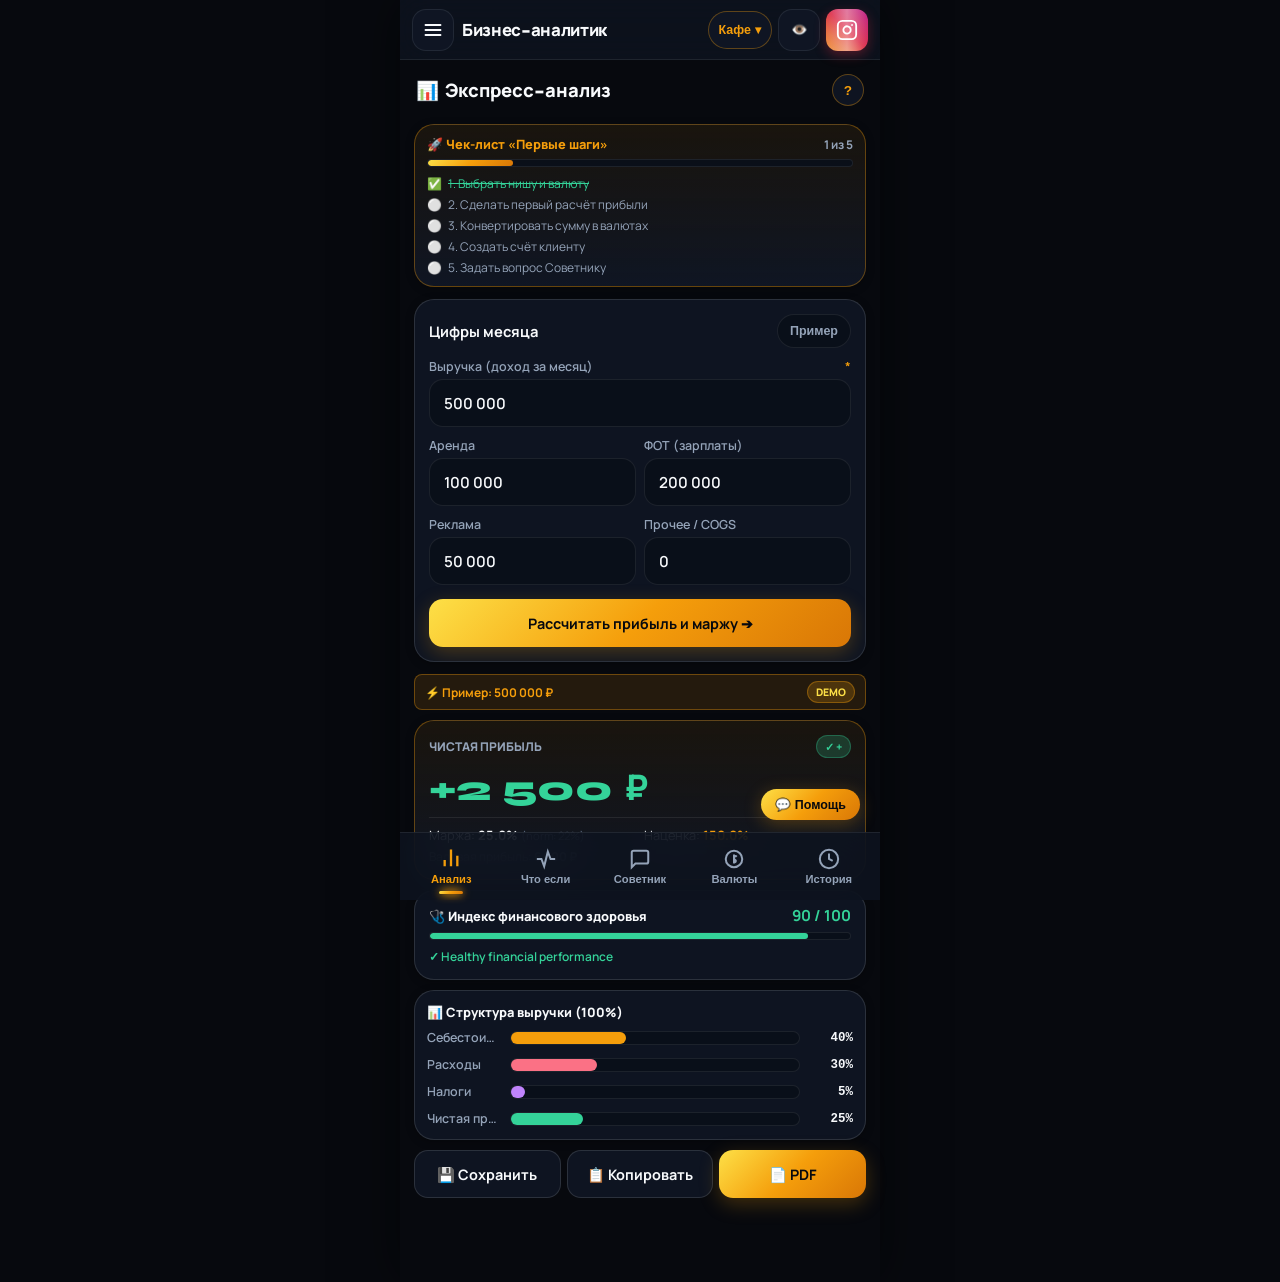
==== commit d1323f3a: "feat: upgrade core app structure and i18n support - Introduce internationalization (i18n) foundation" ====
--- a/index.html
+++ b/index.html
@@ -14,6 +14,10 @@
   <link rel="preconnect" href="https://fonts.gstatic.com" crossorigin>
   <link href="https://fonts.googleapis.com/css2?family=Manrope:wght@400;500;600;700;800&family=Syne:wght@700;800&family=JetBrains+Mono:wght@500;700&display=swap" rel="stylesheet">
   <link rel="stylesheet" href="./src/style.css">
+  <script>
+    window.$ = function(s) { return document.querySelector(s); };
+    window.$$ = function(s) { return document.querySelectorAll(s); };
+  </script>
 </head>
 <body>
   <!-- THEME TRANSITION CIRCLE WAVE (PART A6) -->
@@ -45,7 +49,7 @@
     <!-- APP HEADER (Fixed, max 480px, responsive 360-400px) -->
     <header class="app-header">
       <div class="header-left">
-        <button type="button" class="header-btn" id="btn-open-drawer" aria-label="Меню">
+        <button type="button" class="header-btn" id="btn-open-drawer" aria-label="Меню" onclick="window.APP.openDrawer()">
           <svg width="20" height="20" viewBox="0 0 24 24" fill="none" stroke="currentColor" stroke-width="2.2" stroke-linecap="round">
             <line x1="3" y1="6" x2="21" y2="6"></line>
             <line x1="3" y1="12" x2="21" y2="12"></line>
@@ -99,7 +103,7 @@
           </div>
 
           <div class="field-group">
-            <label class="field-label">
+            <label class="field-label" id="field-label-revenue">
               <span>Выручка (доход за месяц)</span>
               <span style="color:var(--gold-primary);">*главный показатель</span>
             </label>
@@ -108,27 +112,27 @@
 
           <div style="display:grid; grid-template-columns:1fr 1fr; gap:8px;">
             <div class="field-group">
-              <label class="field-label">Аренда</label>
+              <label class="field-label" id="field-label-rent">Аренда</label>
               <input type="text" inputmode="decimal" id="inp-rent" class="input-control" value="100 000" placeholder="100 000">
             </div>
             <div class="field-group">
-              <label class="field-label">ФОТ (зарплаты)</label>
+              <label class="field-label" id="field-label-salary">ФОТ (зарплаты)</label>
               <input type="text" inputmode="decimal" id="inp-salary" class="input-control" value="200 000" placeholder="200 000">
             </div>
           </div>
 
           <div style="display:grid; grid-template-columns:1fr 1fr; gap:8px;">
             <div class="field-group">
-              <label class="field-label">Реклама</label>
+              <label class="field-label" id="field-label-ads">Реклама</label>
               <input type="text" inputmode="decimal" id="inp-ads" class="input-control" value="50 000" placeholder="50 000">
             </div>
             <div class="field-group">
-              <label class="field-label">Прочее / COGS</label>
+              <label class="field-label" id="field-label-other">Прочее / COGS</label>
               <input type="text" inputmode="decimal" id="inp-other" class="input-control" value="0" placeholder="0">
             </div>
           </div>
 
-          <button type="button" class="btn btn-gold" onclick="window.APP.calculateAnalyst()" style="width:100%; margin-top:4px;">
+          <button type="button" class="btn btn-gold" id="btn-calc-analyst" onclick="window.APP.calculateAnalyst()" style="width:100%; margin-top:4px;">
             <span>Рассчитать прибыль и маржу</span>
           </button>
         </div>
@@ -152,7 +156,7 @@
         <div class="card">
           <div class="field-group">
             <div style="display:flex; justify-content:space-between; font-size:0.82rem; font-weight:700;">
-              <span>🏷️ Изменение цены продажи:</span>
+              <span id="wi-price-label-text">🏷️ Изменение цены продажи:</span>
               <span id="wi-price-val" style="color:var(--gold-primary);">0%</span>
             </div>
             <input type="range" id="wi-price-slider" min="-30" max="30" value="0" step="1" style="width:100%; accent-color:var(--gold-primary); margin-top:6px;" oninput="window.APP.renderWhatIf(true)">
@@ -160,7 +164,7 @@
 
           <div class="field-group" style="margin-top:12px;">
             <div style="display:flex; justify-content:space-between; font-size:0.82rem; font-weight:700;">
-              <span>📦 Изменение объёма продаж:</span>
+              <span id="wi-vol-label-text">📦 Изменение объёма продаж:</span>
               <span id="wi-vol-val" style="color:var(--cyan-primary);">0%</span>
             </div>
             <input type="range" id="wi-vol-slider" min="-50" max="100" value="0" step="5" style="width:100%; accent-color:var(--cyan-primary); margin-top:6px;" oninput="window.APP.renderWhatIf(true)">
@@ -168,7 +172,7 @@
 
           <div class="field-group" style="margin-top:12px;">
             <div style="display:flex; justify-content:space-between; font-size:0.82rem; font-weight:700;">
-              <span>📉 Изменение расходов:</span>
+              <span id="wi-cost-label-text">📉 Изменение расходов:</span>
               <span id="wi-cost-val" style="color:var(--rose-primary);">0%</span>
             </div>
             <input type="range" id="wi-cost-slider" min="-30" max="30" value="0" step="1" style="width:100%; accent-color:var(--rose-primary); margin-top:6px;" oninput="window.APP.renderWhatIf(true)">
@@ -186,15 +190,15 @@
         <div class="card" style="padding:10px 12px;">
           <div style="display:flex; justify-content:space-between; align-items:center;">
             <div style="display:flex; align-items:center; gap:6px;">
-              <span style="font-size:0.75rem; color:var(--emerald-primary); font-weight:700;">● Онлайн (Gemini Pro/Flash)</span>
+              <span style="font-size:0.75rem; color:var(--emerald-primary); font-weight:700;" id="adv-online-status">● Онлайн (Gemini 2.5 Flash)</span>
             </div>
             <div style="display:flex; align-items:center; gap:6px;">
               <button type="button" class="btn-chip" id="btn-stop-advisor" onclick="window.APP.stopAdvisorGeneration()" style="display:none; color:var(--rose-primary); border-color:var(--rose-primary);">⏹️ Остановить</button>
-              <button type="button" class="btn-chip" onclick="window.APP.clearAdvisorChat()">➕ Новый чат</button>
+              <button type="button" class="btn-chip" id="adv-btn-new-chat" onclick="window.APP.clearAdvisorChat()">➕ Новый чат</button>
             </div>
           </div>
           <div style="display:flex; align-items:center; justify-content:space-between; margin-top:8px; border-top:1px solid var(--border-subtle); padding-top:6px;">
-            <label style="font-size:0.75rem; color:var(--text-secondary); display:flex; align-items:center; gap:6px; cursor:pointer;">
+            <label style="font-size:0.75rem; color:var(--text-secondary); display:flex; align-items:center; gap:6px; cursor:pointer;" id="adv-use-my-data-label">
               <input type="checkbox" id="chk-use-my-data" checked onchange="window.APP.toggleUseMyData(this.checked)" style="accent-color:var(--gold-primary);">
               <span>📊 Использовать данные моих расчётов</span>
             </label>
@@ -223,30 +227,30 @@
 
         <div class="card card-gold">
           <div class="field-group">
-            <label class="field-label">Сумма для конвертации</label>
+            <label class="field-label" id="fx-amount-label">Сумма для конвертации</label>
             <input type="text" inputmode="decimal" id="fx-amount-input" class="input-control" value="100 000" oninput="window.APP.recalcConverter()">
           </div>
 
           <div style="display:grid; grid-template-columns:1fr 44px 1fr; gap:6px; align-items:flex-end;">
             <div class="field-group" style="margin:0;">
-              <label class="field-label">Из</label>
+              <label class="field-label" id="fx-from-label">Из</label>
               <select id="fx-from-select" class="input-control" onchange="window.APP.recalcConverter()"></select>
             </div>
             <button type="button" class="btn btn-secondary" onclick="window.APP.swapFx()" style="height:48px; padding:0;">⇄</button>
             <div class="field-group" style="margin:0;">
-              <label class="field-label">В</label>
+              <label class="field-label" id="fx-to-label">В</label>
               <select id="fx-to-select" class="input-control" onchange="window.APP.recalcConverter()"></select>
             </div>
           </div>
 
           <div style="background:var(--bg-input); border:1px solid var(--border-gold); padding:12px; border-radius:var(--radius-md); margin-top:12px; text-align:center;">
-            <div style="font-size:0.75rem; text-transform:uppercase; color:var(--text-secondary);">Итоговый результат</div>
+            <div style="font-size:0.75rem; text-transform:uppercase; color:var(--text-secondary);" id="fx-res-label">Итоговый результат</div>
             <div class="metric-hero" id="fx-converted-result" style="font-size:1.9rem; font-weight:800; color:var(--gold-primary); margin:3px 0;">1 080 USD</div>
             <div id="fx-rate-subtitle" style="font-size:0.75rem; color:var(--text-muted);">1 RUB = 0.0108 USD</div>
           </div>
         </div>
 
-        <button type="button" class="btn btn-secondary" onclick="window.APP.openCurrencyPicker()" style="width:100%;">
+        <button type="button" class="btn btn-secondary" id="fx-catalog-btn" onclick="window.APP.openCurrencyPicker()" style="width:100%;">
           <span>🌐 Открыть каталог 256+ валют и крипты ➔</span>
         </button>
       </section>
@@ -283,10 +287,10 @@
         <!-- PANE: ОПЕРАЦИИ -->
         <div id="history-pane-ops" hidden>
           <div style="display:grid; grid-template-columns:1fr 1fr; gap:8px; margin-bottom:10px;">
-            <button type="button" class="btn btn-gold" onclick="window.APP.openAddOpModal()" style="height:44px; font-size:0.82rem;">
+            <button type="button" class="btn btn-gold" id="btn-add-op-main" onclick="window.APP.openAddOpModal()" style="height:44px; font-size:0.82rem;">
               <span>➕ Ввод операции</span>
             </button>
-            <button type="button" class="btn btn-secondary" onclick="window.APP.simulateVoiceInput()" style="height:44px; font-size:0.82rem; border-color:var(--cyan-primary); color:var(--cyan-primary);">
+            <button type="button" class="btn btn-secondary" id="btn-voice-input-main" onclick="window.APP.simulateVoiceInput()" style="height:44px; font-size:0.82rem; border-color:var(--cyan-primary); color:var(--cyan-primary);">
               <span>🎙️ Голосовой ввод</span>
             </button>
           </div>
@@ -335,19 +339,24 @@
     <div class="drawer-backdrop" id="app-drawer" onclick="window.APP.closeDrawer()">
       <div class="drawer-pane" onclick="event.stopPropagation()">
         <div class="drawer-header">
-          <div style="font-family:var(--font-display); font-weight:800; font-size:1.1rem; color:var(--text-primary);">Меню CoreMaX</div>
+          <div style="font-family:var(--font-display); font-weight:800; font-size:1.1rem; color:var(--text-primary);" id="drawer-menu-title">Меню CoreMaX</div>
           <button type="button" class="btn-chip" onclick="window.APP.closeDrawer()">✕</button>
         </div>
 
         <div class="drawer-content">
           <!-- CURRENT BUSINESS CARD -->
           <div class="card card-gold" style="padding:10px 12px; cursor:pointer;" onclick="window.APP.openNichePicker()">
-            <div style="font-size:0.7rem; color:var(--text-secondary); text-transform:uppercase;">Текущий бизнес</div>
+            <div style="font-size:0.7rem; color:var(--text-secondary); text-transform:uppercase;" id="drawer-niche-label">Текущий бизнес</div>
             <div style="font-weight:800; font-size:1rem; color:var(--gold-primary);" id="drawer-niche-name">☕ Кафе / Кофейня</div>
           </div>
 
           <!-- DEFAULT CURRENCY CARD (256+) -->
           <div class="card" id="drawer-currency-card" style="padding:10px 12px; cursor:pointer;" onclick="window.APP.openCurrencyPicker()">
+            <!-- INJECTED -->
+          </div>
+
+          <!-- APP LANGUAGE CARD (36 LANGUAGES) -->
+          <div class="card" id="drawer-language-card" style="padding:10px 12px; cursor:pointer;" onclick="window.APP.openLanguagePicker()">
             <!-- INJECTED -->
           </div>
 
@@ -367,45 +376,73 @@
             <button type="button" class="btn btn-secondary" onclick="window.APP.toggleBatterySaver()" style="height:40px; font-size:0.78rem; width:100%; border-color:var(--border-subtle);">
               <span id="drawer-battery-label">🔋 Энергосбережение: Выкл</span>
             </button>
+            <button type="button" class="btn btn-secondary" id="drawer-change-lang-btn" onclick="window.APP.openLanguagePicker()" style="height:40px; font-size:0.78rem; width:100%; border-color:var(--border-gold); color:var(--gold-primary);">
+              <span>🌐 Изменить язык (36 языков)</span>
+            </button>
           </div>
 
           <!-- ACCORDION GROUPS -->
           <div class="accordion-item open">
             <button type="button" class="accordion-trigger" onclick="this.parentElement.classList.toggle('open')">
-              <span>📊 Расчёты и документы</span>
+              <span id="acc-calc-title" data-i18n="acc_calculations">📊 Расчёты и финансы</span>
               <span class="chevron">▾</span>
             </button>
             <div class="accordion-body">
-              <button type="button" class="menu-link-btn" onclick="window.APP.openToolModal('invoice')"><span>🧾</span><span>Счета и сметы</span></button>
-              <button type="button" class="menu-link-btn" onclick="window.APP.openToolModal('discount')"><span>🏷️</span><span>Скидки и акции</span></button>
-              <button type="button" class="menu-link-btn" onclick="window.APP.openToolModal('taxes')"><span>📑</span><span>Налоги и взносы</span></button>
-              <button type="button" class="menu-link-btn" onclick="window.APP.openToolModal('salaries')"><span>👥</span><span>Зарплаты и бонусы</span></button>
-              <button type="button" class="menu-link-btn" onclick="window.APP.openToolModal('debts')"><span>🤝</span><span>Учёт долгов</span></button>
-              <button type="button" class="menu-link-btn" onclick="window.APP.openToolModal('crm')"><span>👤</span><span>Мини-CRM клиенты</span></button>
+              <button type="button" class="menu-link-btn" onclick="window.APP.openToolModal('invoice')"><span>🧾</span><span data-i18n="tool_invoice">Счета и сметы</span></button>
+              <button type="button" class="menu-link-btn" onclick="window.APP.openToolModal('discount')"><span>🏷️</span><span data-i18n="tool_discount">Скидки и акции</span></button>
+              <button type="button" class="menu-link-btn" onclick="window.APP.openToolModal('taxes')"><span>📑</span><span data-i18n="tool_taxes">Налоги и взносы</span></button>
+              <button type="button" class="menu-link-btn" onclick="window.APP.openToolModal('salaries')"><span>👥</span><span data-i18n="tool_salaries">Зарплаты и бонусы</span></button>
+              <button type="button" class="menu-link-btn" onclick="window.APP.openToolModal('calculators')"><span>🧮</span><span data-i18n="tool_calculators">5 Бизнес-калькуляторов</span></button>
+              <button type="button" class="menu-link-btn" onclick="window.APP.openToolModal('competitors')"><span>🎯</span><span data-i18n="tool_competitors">Анализ конкурентов</span></button>
+              <button type="button" class="menu-link-btn" onclick="window.APP.openToolModal('cashflow')"><span>💸</span><span data-i18n="tool_cashflow">Кредиты и разрывы</span></button>
+              <button type="button" class="menu-link-btn" onclick="window.APP.openToolModal('unit_abc')"><span>📈</span><span data-i18n="tool_unit_abc">Юнит-экономика & ABC</span></button>
+              <button type="button" class="menu-link-btn" onclick="window.APP.openToolModal('csv_import')"><span>📥</span><span data-i18n="tool_csv_import">Импорт выписки CSV</span></button>
             </div>
           </div>
 
           <div class="accordion-item">
             <button type="button" class="accordion-trigger" onclick="this.parentElement.classList.toggle('open')">
-              <span>🧠 ИИ-помощники</span>
+              <span id="acc-crm-title" data-i18n="acc_crm">💼 Управление и CRM</span>
               <span class="chevron">▾</span>
             </button>
             <div class="accordion-body">
-              <button type="button" class="menu-link-btn" onclick="window.APP.openToolModal('copywriter')"><span>✍️</span><span>Генератор текстов</span></button>
-              <button type="button" class="menu-link-btn" onclick="window.APP.openToolModal('slogans')"><span>✨</span><span>Названия & Слоганы</span></button>
-              <button type="button" class="menu-link-btn" onclick="window.APP.openToolModal('business_plan')"><span>📋</span><span>Генератор Бизнес-плана</span></button>
-              <button type="button" class="menu-link-btn" onclick="window.APP.openToolModal('canvas')"><span>🗺️</span><span>Бизнес-модель Canvas</span></button>
+              <button type="button" class="menu-link-btn" onclick="window.APP.openToolModal('crm')"><span>👤</span><span data-i18n="tool_crm">Мини-CRM клиенты</span></button>
+              <button type="button" class="menu-link-btn" onclick="window.APP.openToolModal('debts')"><span>🤝</span><span data-i18n="tool_debts">Учёт долгов</span></button>
+              <button type="button" class="menu-link-btn" onclick="window.APP.openToolModal('goals')"><span>🏆</span><span data-i18n="tool_goals">Цели и привычки</span></button>
+              <button type="button" class="menu-link-btn" onclick="window.APP.openToolModal('crm_hr_stock')"><span>📦</span><span data-i18n="tool_crm_hr_stock">Кадры и склад</span></button>
+              <button type="button" class="menu-link-btn" onclick="window.APP.openToolModal('reminders')"><span>⏰</span><span data-i18n="tool_reminders">Напоминания (.ics)</span></button>
+              <button type="button" class="menu-link-btn" onclick="window.APP.openToolModal('security_pin')"><span>🔒</span><span data-i18n="tool_security_pin">Безопасность (PIN)</span></button>
+              <button type="button" class="menu-link-btn" onclick="window.APP.openToolModal('backup')"><span>💾</span><span data-i18n="tool_backup">Резервная копия</span></button>
             </div>
           </div>
 
           <div class="accordion-item">
             <button type="button" class="accordion-trigger" onclick="this.parentElement.classList.toggle('open')">
-              <span>🎓 Обучение и о приложении</span>
+              <span id="acc-ai-title" data-i18n="acc_ai">🧠 ИИ-помощники и маркетинг</span>
               <span class="chevron">▾</span>
             </button>
             <div class="accordion-body">
-              <button type="button" class="menu-link-btn" onclick="window.APP.openGlossaryModal()"><span>📖</span><span>Словарик терминов</span></button>
-              <button type="button" class="menu-link-btn" onclick="window.APP.startOnboardingTour()"><span>🎬</span><span>Запустить стартовый тур</span></button>
+              <button type="button" class="menu-link-btn" onclick="window.APP.openToolModal('copywriter')"><span>✍️</span><span data-i18n="tool_copywriter">Генератор текстов</span></button>
+              <button type="button" class="menu-link-btn" onclick="window.APP.openToolModal('slogans')"><span>✨</span><span data-i18n="tool_slogans">Названия & Слоганы</span></button>
+              <button type="button" class="menu-link-btn" onclick="window.APP.openToolModal('business_plan')"><span>📋</span><span data-i18n="tool_business_plan">Генератор Бизнес-плана</span></button>
+              <button type="button" class="menu-link-btn" onclick="window.APP.openToolModal('canvas')"><span>🗺️</span><span data-i18n="tool_canvas">Бизнес-модель Canvas</span></button>
+              <button type="button" class="menu-link-btn" onclick="window.APP.openToolModal('content_plan')"><span>📅</span><span data-i18n="tool_content_plan">Контент-план 4 недели</span></button>
+              <button type="button" class="menu-link-btn" onclick="window.APP.openToolModal('sales_scripts')"><span>💬</span><span data-i18n="tool_sales_scripts">Скрипты продаж</span></button>
+              <button type="button" class="menu-link-btn" onclick="window.APP.openToolModal('reviews_nps')"><span>⭐</span><span data-i18n="tool_reviews_nps">Сбор отзывов NPS</span></button>
+            </div>
+          </div>
+
+          <div class="accordion-item">
+            <button type="button" class="accordion-trigger" onclick="this.parentElement.classList.toggle('open')">
+              <span id="acc-edu-title" data-i18n="acc_education">🎓 Обучение и о приложении</span>
+              <span class="chevron">▾</span>
+            </button>
+            <div class="accordion-body">
+              <button type="button" class="menu-link-btn" onclick="window.APP.openGlossaryModal()"><span>📖</span><span data-i18n="tool_glossary">Словарик терминов</span></button>
+              <button type="button" class="menu-link-btn" onclick="window.APP.openToolModal('help_faq')"><span>❓</span><span data-i18n="tool_help_faq">Помощь и FAQ</span></button>
+              <button type="button" class="menu-link-btn" onclick="window.APP.openToolModal('achievements')"><span>👑</span><span data-i18n="tool_achievements">Достижения</span></button>
+              <button type="button" class="menu-link-btn" onclick="window.APP.openToolModal('about_app')"><span>ℹ️</span><span data-i18n="tool_about_app">О CoreMaX AI</span></button>
+              <button type="button" class="menu-link-btn" onclick="window.APP.startOnboardingTour()"><span>🎬</span><span data-i18n="tool_tour">Запустить стартовый тур</span></button>
               <a href="https://www.instagram.com/tojprogs/" target="_blank" rel="noopener noreferrer" class="menu-link-btn" style="text-decoration:none;">
                 <span>📷</span><span>Instagram @tojprogs</span>
               </a>
@@ -443,12 +480,38 @@
       </div>
     </div>
 
+    <!-- 30 LANGUAGES PICKER BOTTOM SHEET -->
+    <div class="modal-backdrop" id="modal-language-picker" onclick="window.APP.closeLanguagePicker()">
+      <div class="modal-sheet" onclick="event.stopPropagation()">
+        <div style="display:flex; justify-content:space-between; align-items:center; margin-bottom:8px;">
+          <div style="font-weight:800; font-size:1.1rem; color:var(--text-primary);">🌐 Язык приложения (30 языков)</div>
+          <button type="button" class="btn-chip" onclick="window.APP.closeLanguagePicker()">✕</button>
+        </div>
+
+        <input type="text" id="language-search-input" class="input-control" placeholder="Поиск языка / Search language..." oninput="window.APP.renderLanguagePickerList(this.value)" style="margin-bottom:8px;">
+
+        <div id="language-picker-items" style="display:flex; flex-direction:column; gap:6px; overflow-y:auto; flex:1; max-height:55vh;"></div>
+      </div>
+    </div>
+
+    <!-- 160+ NICHE PICKER BOTTOM SHEET -->
+    <div class="modal-backdrop" id="modal-niche-picker" onclick="window.APP.closeNichePicker()">
+      <div class="modal-sheet" onclick="event.stopPropagation()">
+        <div style="display:flex; justify-content:space-between; align-items:center; margin-bottom:8px;">
+          <div style="font-weight:800; font-size:1.1rem; color:var(--text-primary);" id="niche-picker-title">🏢 Выбор ниши бизнеса (160+)</div>
+          <button type="button" class="btn-chip" onclick="window.APP.closeNichePicker()">✕</button>
+        </div>
+
+        <div id="niche-picker-body" style="overflow-y:auto; flex:1; max-height:65vh;"></div>
+      </div>
+    </div>
+
     <!-- UNIVERSAL TOOL RUNNER MODAL -->
     <div class="modal-backdrop" id="modal-tool-runner" onclick="this.classList.remove('open')">
       <div class="modal-sheet" onclick="event.stopPropagation()">
         <div style="display:flex; justify-content:space-between; align-items:center; margin-bottom:12px;">
           <div style="font-weight:800; font-size:1.05rem;" id="tool-runner-title">Инструмент</div>
-          <button type="button" class="btn-chip" onclick="$('#modal-tool-runner').classList.remove('open')">✕</button>
+          <button type="button" class="btn-chip" onclick="document.getElementById('modal-tool-runner')?.classList.remove('open')">✕</button>
         </div>
         <div id="tool-runner-body" style="overflow-y:auto; flex:1; max-height:65vh;"></div>
       </div>
@@ -457,333 +520,7 @@
     <div id="toast"></div>
   </div>
 
-  <!-- BUNDLE SCRIPT INITIALIZATION -->
-  <script type="module">
-    import { APP_STATE, saveState, showToast, $, $$, formatMoney, getCurrentCurrency, getCurrentNiche, navigateToScreen, renderAnalyst, renderWhatIf, renderCurrencies, renderHistory, renderAdvisor, sendAdvisorMessage, stopAdvisorGeneration, toggleUseMyData, clearAdvisorChat, copyAdvisorText, saveAdvisorToHistory, reportAdvisorFeedback, explainAdvisorSimpler, openCurrencyPicker, closeCurrencyPicker, renderCurrencyPickerList, selectCurrency, toggleFavCurrency, updateDrawerCurrencyCard, recalcConverter, checkAllChecklistCompleted, updateNavIndicator, showScreenSkeleton } from './src/app.js';
-    import { openNichePicker, selectNiche, filterNiches, openHelpModal, openGlossaryModal } from './src/tools.js';
-    import { SOUND } from './src/sound.js';
-
-    // Global Window Object for clean event delegation
-    window.APP = {
-      navigateToScreen,
-      openNichePicker,
-      selectNiche,
-      filterNiches,
-      openHelpModal,
-      openGlossaryModal,
-      openCurrencyPicker,
-      closeCurrencyPicker,
-      renderCurrencyPickerList,
-      selectCurrency,
-      toggleFavCurrency,
-      recalcConverter,
-      sendAdvisorMessage,
-      stopAdvisorGeneration,
-      toggleUseMyData,
-      clearAdvisorChat,
-      copyAdvisorText,
-      saveAdvisorToHistory,
-      reportAdvisorFeedback,
-      explainAdvisorSimpler,
-      renderWhatIf,
-      checkAllChecklistCompleted,
-
-      toggleEye() {
-        APP_STATE.hideAmounts = !APP_STATE.hideAmounts;
-        saveState();
-        SOUND.play('ding');
-        const icon = $('#eye-icon');
-        if (icon) {
-          icon.textContent = APP_STATE.hideAmounts ? '🙈' : '👁️';
-          icon.classList.remove('eye-blink');
-          void icon.offsetWidth;
-          icon.classList.add('eye-blink');
-        }
-        renderAnalyst();
-        renderWhatIf();
-        renderHistory();
-        showToast(APP_STATE.hideAmounts ? 'Суммы скрыты' : 'Суммы видны');
-      },
-
-      fillSampleData() {
-        APP_STATE.monthData = { revenue: 500000, rent: 100000, salary: 200000, ads: 50000, other: 0 };
-        $('#inp-revenue').value = '500 000';
-        $('#inp-rent').value = '100 000';
-        $('#inp-salary').value = '200 000';
-        $('#inp-ads').value = '50 000';
-        $('#inp-other').value = '0';
-        APP_STATE.checklist.calcDone = true;
-        saveState();
-        renderAnalyst();
-        SOUND.play('ding');
-      },
-
-      calculateAnalyst() {
-        APP_STATE.monthData.revenue = Number($('#inp-revenue')?.value.replace(/\s+/g, '')) || 0;
-        APP_STATE.monthData.rent = Number($('#inp-rent')?.value.replace(/\s+/g, '')) || 0;
-        APP_STATE.monthData.salary = Number($('#inp-salary')?.value.replace(/\s+/g, '')) || 0;
-        APP_STATE.monthData.ads = Number($('#inp-ads')?.value.replace(/\s+/g, '')) || 0;
-        APP_STATE.monthData.other = Number($('#inp-other')?.value.replace(/\s+/g, '')) || 0;
-        APP_STATE.checklist.calcDone = true;
-        saveState();
-        SOUND.play('coins');
-        renderAnalyst();
-        showToast('Расчёт выполнен ✓');
-      },
-
-      swapFx() {
-        const fromSel = $('#fx-from-select');
-        const toSel = $('#fx-to-select');
-        if (!fromSel || !toSel) return;
-        const temp = fromSel.value;
-        fromSel.value = toSel.value;
-        toSel.value = temp;
-        recalcConverter();
-        SOUND.play('click');
-      },
-
-      setHistoryTab(tab) {
-        APP_STATE.activeHistoryTab = tab;
-        saveState();
-        SOUND.play('click');
-        renderHistory();
-      },
-
-      deleteOperation(idx) {
-        if (APP_STATE.incomesExpenses) {
-          APP_STATE.incomesExpenses.splice(idx, 1);
-          saveState();
-          SOUND.play('click');
-          renderHistory();
-        }
-      },
-
-      simulateVoiceInput() {
-        if (confirm('CoreMaX AI запрашивает доступ к микрофону для распознавания голосовых команд (например: «потратил 1500 на закупку продуктов»). Разрешить?')) {
-          SOUND.play('ding');
-          showToast('🎙️ Слушаем... Произнесите сумму и назначение');
-          setTimeout(() => {
-            APP_STATE.incomesExpenses.unshift({ id: 'ie_' + Date.now(), type: 'exp', amt: 1500, desc: 'Закупка продуктов (голосовой ввод)', date: 'Сегодня' });
-            saveState();
-            SOUND.play('coins');
-            renderHistory();
-            showToast('✓ Распознано: расход 1 500 ₽ (продукты)');
-          }, 1500);
-        }
-      },
-
-      openAddOpModal() {
-        const modal = $('#modal-tool-runner');
-        $('#tool-runner-title').textContent = '➕ Добавить операцию';
-        $('#tool-runner-body').innerHTML = `
-          <div class="field-group">
-            <label class="field-label">Тип</label>
-            <select id="op-new-type" class="input-control">
-              <option value="inc">🟢 Доход (Выручка)</option>
-              <option value="exp">🔴 Расход (Затраты)</option>
-            </select>
-          </div>
-          <div class="field-group">
-            <label class="field-label">Сумма</label>
-            <input type="text" inputmode="decimal" id="op-new-amt" class="input-control" placeholder="10 000">
-          </div>
-          <div class="field-group">
-            <label class="field-label">Описание</label>
-            <input type="text" id="op-new-desc" class="input-control" placeholder="Напр. Оплата поставщику">
-          </div>
-          <button type="button" class="btn btn-gold" onclick="window.APP.saveNewOperation()" style="width:100%; margin-top:8px;">Записать</button>
-        `;
-        modal.classList.add('open');
-      },
-
-      saveNewOperation() {
-        const type = $('#op-new-type')?.value || 'inc';
-        const amt = Number($('#op-new-amt')?.value.replace(/\s+/g, '')) || 0;
-        const desc = ($('#op-new-desc')?.value || '').trim() || (type === 'inc' ? 'Доход' : 'Расход');
-        if (amt <= 0) { showToast('Введите сумму'); return; }
-        APP_STATE.incomesExpenses.unshift({ id: 'ie_' + Date.now(), type, amt, desc, date: 'Сегодня' });
-        saveState();
-        SOUND.play(type === 'inc' ? 'coins' : 'ding');
-        $('#modal-tool-runner').classList.remove('open');
-        renderHistory();
-        showToast('Операция добавлена ✓');
-      },
-
-      openFloatingHelpChat() {
-        navigateToScreen('screen-advisor');
-      },
-
-      openDrawer() {
-        SOUND.play('click');
-        $('#app-drawer')?.classList.add('open');
-        updateDrawerCurrencyCard();
-      },
-
-      closeDrawer() {
-        $('#app-drawer')?.classList.remove('open');
-      },
-
-      setTheme(t, event) {
-        APP_STATE.theme = t;
-        saveState();
-        
-        const wave = $('#theme-transition-wave');
-        if (wave && event) {
-          const x = event.clientX || window.innerWidth / 2;
-          const y = event.clientY || window.innerHeight / 2;
-          
-          wave.style.left = `${x - 20}px`;
-          wave.style.top = `${y - 20}px`;
-          wave.style.width = '40px';
-          wave.style.height = '40px';
-          
-          let targetBg = '#07090e';
-          if (t === 'light') targetBg = '#f1f5f9';
-          else if (t === 'bw') targetBg = '#000000';
-          else if (t === 'system') {
-            const isDark = window.matchMedia('(prefers-color-scheme: dark)').matches;
-            targetBg = isDark ? '#07090e' : '#f1f5f9';
-          }
-          wave.style.background = targetBg;
-          wave.classList.add('active');
-          
-          setTimeout(() => {
-            if (t === 'system') {
-              const isDark = window.matchMedia('(prefers-color-scheme: dark)').matches;
-              document.documentElement.setAttribute('data-theme', isDark ? 'dark' : 'light');
-            } else {
-              document.documentElement.setAttribute('data-theme', t);
-            }
-          }, 250);
-          
-          setTimeout(() => {
-            wave.classList.remove('active');
-          }, 600);
-        } else {
-          if (t === 'system') {
-            const isDark = window.matchMedia('(prefers-color-scheme: dark)').matches;
-            document.documentElement.setAttribute('data-theme', isDark ? 'dark' : 'light');
-          } else {
-            document.documentElement.setAttribute('data-theme', t);
-          }
-        }
-      },
-
-      toggleBatterySaver() {
-        APP_STATE.batterySaver = !APP_STATE.batterySaver;
-        saveState();
-        SOUND.play('ding');
-        const isB = APP_STATE.batterySaver;
-        document.documentElement.classList.toggle('battery-save', isB);
-        const lbl = $('#drawer-battery-label');
-        if (lbl) {
-          lbl.textContent = isB ? '🔋 Энергосбережение: Вкл' : '🔋 Энергосбережение: Выкл';
-        }
-        showToast(isB ? 'Энергосбережение включено (без эффектов)' : 'Энергосбережение выключено');
-      },
-
-      toggleSound() {
-        APP_STATE.soundEnabled = !APP_STATE.soundEnabled;
-        saveState();
-        $('#drawer-sound-label').textContent = APP_STATE.soundEnabled ? '🔊 Звук: Вкл' : '🔇 Звук: Выкл';
-        if (APP_STATE.soundEnabled) SOUND.play('ding');
-      },
-
-      setCurrencyRegionTab(btn) {
-        $$('#currency-picker-tabs .btn-chip').forEach(b => b.classList.remove('active'));
-        btn.classList.add('active');
-        renderCurrencyPickerList(btn.dataset.region, $('#currency-search-input')?.value || '');
-      },
-
-      startOnboardingTour() {
-        window.APP.closeDrawer();
-        SOUND.play('ding');
-        const modal = $('#modal-tool-runner');
-        if (!modal) return;
-
-        $('#tool-runner-title').textContent = '🎬 Быстрый старт с CoreMaX AI';
-        $('#tool-runner-body').innerHTML = `
-          <div style="display:flex; flex-direction:column; gap:12px; font-size:0.82rem;">
-            <div class="card card-gold">
-              <div style="font-weight:800; font-size:0.9rem; color:var(--gold-primary); margin-bottom:4px;">Шаг 1: Выберите свою нишу</div>
-              <p style="color:var(--text-secondary); margin-bottom:8px;">Сверху в шапке нажмите на текущую нишу (например, "Кафе ▾"), чтобы настроить под себя одну из 160 отраслей бизнеса.</p>
-              <button type="button" class="btn btn-gold" onclick="window.APP.openNichePicker();" style="height:36px; font-size:0.75rem;">Выбрать нишу сейчас ➔</button>
-            </div>
-
-            <div class="card">
-              <div style="font-weight:800; font-size:0.9rem; color:var(--cyan-primary); margin-bottom:4px;">Шаг 2: Экспресс-анализ за 2 минуты</div>
-              <p style="color:var(--text-secondary);">Вводите показатели выручки и расходов на вкладке <b>«Анализ»</b>. ИИ мгновенно рассчитает маржу, прибыль и покажет рекомендации.</p>
-            </div>
-
-            <div class="card">
-              <div style="font-weight:800; font-size:0.9rem; color:var(--emerald-primary); margin-bottom:4px;">Шаг 3: Моделируйте будущее</div>
-              <p style="color:var(--text-secondary);">Перейдите на вкладку <b>«Что если»</b> и подвигайте слайдеры цены или объёма продаж. Вы увидите прогноз прибыли в реальном времени.</p>
-            </div>
-
-            <button type="button" class="btn btn-secondary" onclick="$('#modal-tool-runner').classList.remove('open'); SOUND.play('click');" style="width:100%; margin-top:6px;">Понятно, начать работу ✓</button>
-          </div>
-        `;
-        modal.classList.add('open');
-      },
-
-      openToolModal(toolName) {
-        window.APP.closeDrawer();
-        const modal = $('#modal-tool-runner');
-        const cur = getCurrentCurrency();
-        if (toolName === 'invoice') {
-          APP_STATE.checklist.invoiceDone = true;
-          saveState();
-          renderAnalyst();
-          checkAllChecklistCompleted();
-          $('#tool-runner-title').textContent = '🧾 Счета и сметы';
-          $('#tool-runner-body').innerHTML = `
-            <div class="card card-gold">
-              <div style="font-weight:700; font-size:0.9rem;">Счёт № СЧ-101</div>
-              <div style="font-size:0.8rem; color:var(--text-secondary); margin:6px 0;">Клиент: ООО «Вектор»</div>
-              <div style="font-size:1.3rem; font-weight:800; color:var(--gold-primary);">65 000 ${cur.sym}</div>
-              <button type="button" class="btn btn-gold" onclick="navigator.clipboard?.writeText('Счёт №101 на 65 000 ${cur.sym}'); window.APP.showToast('Скопировано в буфер ✓');" style="width:100%; margin-top:10px;">📋 Скопировать текст счёта</button>
-            </div>
-          `;
-        } else {
-          $('#tool-runner-title').textContent = '⚡ Бизнес-инструмент';
-          $('#tool-runner-body').innerHTML = `<div style="padding:16px; text-align:center; color:var(--text-secondary);">Инструмент активен и настроен для вашей ниши.</div>`;
-        }
-        modal.classList.add('open');
-      },
-
-      showToast
-    };
-
-    // DOM Ready
-    document.addEventListener('DOMContentLoaded', () => {
-      $('#btn-open-drawer')?.addEventListener('click', window.APP.openDrawer);
-      window.APP.setTheme(APP_STATE.theme || 'dark');
-      navigateToScreen(APP_STATE.activeScreen || 'screen-analyst');
-      updateDrawerCurrencyCard();
-
-      // Initialize battery saver
-      if (APP_STATE.batterySaver) {
-        document.documentElement.classList.add('battery-save');
-        const lbl = $('#drawer-battery-label');
-        if (lbl) lbl.textContent = '🔋 Энергосбережение: Вкл';
-      }
-
-      // Update nav indicator
-      setTimeout(() => {
-        updateNavIndicator();
-      }, 50);
-
-      // Dismiss Splash Loader smoothly
-      setTimeout(() => {
-        const splash = $('#app-splash');
-        if (splash) splash.classList.add('hidden');
-      }, 750);
-
-      // Register PWA Service Worker
-      if ('serviceWorker' in navigator) {
-        navigator.serviceWorker.register('/sw.js').catch(() => {});
-      }
-    });
-  </script>
+  <!-- APPLICATION ENTRY POINT -->
+  <script type="module" src="./src/main.js"></script>
 </body>
 </html>
--- a/src/style.css
+++ b/src/style.css
@@ -266,10 +266,36 @@
 .header-title {
   font-family: var(--font-display);
   font-weight: 800;
-  font-size: 1.05rem;
-  letter-spacing: -0.01em;
+  font-size: clamp(0.86rem, 3.8vw, 1.05rem);
+  letter-spacing: -0.02em;
   color: var(--text-primary);
   white-space: nowrap;
+}
+
+@media (max-width: 400px) {
+  .app-header {
+    padding: 0 8px;
+    gap: 4px;
+  }
+  .header-btn {
+    width: 36px;
+    height: 36px;
+    min-width: 36px;
+  }
+  .insta-header-btn {
+    width: 36px;
+    height: 36px;
+    min-width: 36px;
+  }
+  .niche-pill {
+    height: 34px;
+    max-width: 78px;
+    font-size: 0.72rem;
+    padding: 0 6px;
+  }
+  .header-title {
+    font-size: 0.88rem;
+  }
 }
 
 .header-right {
